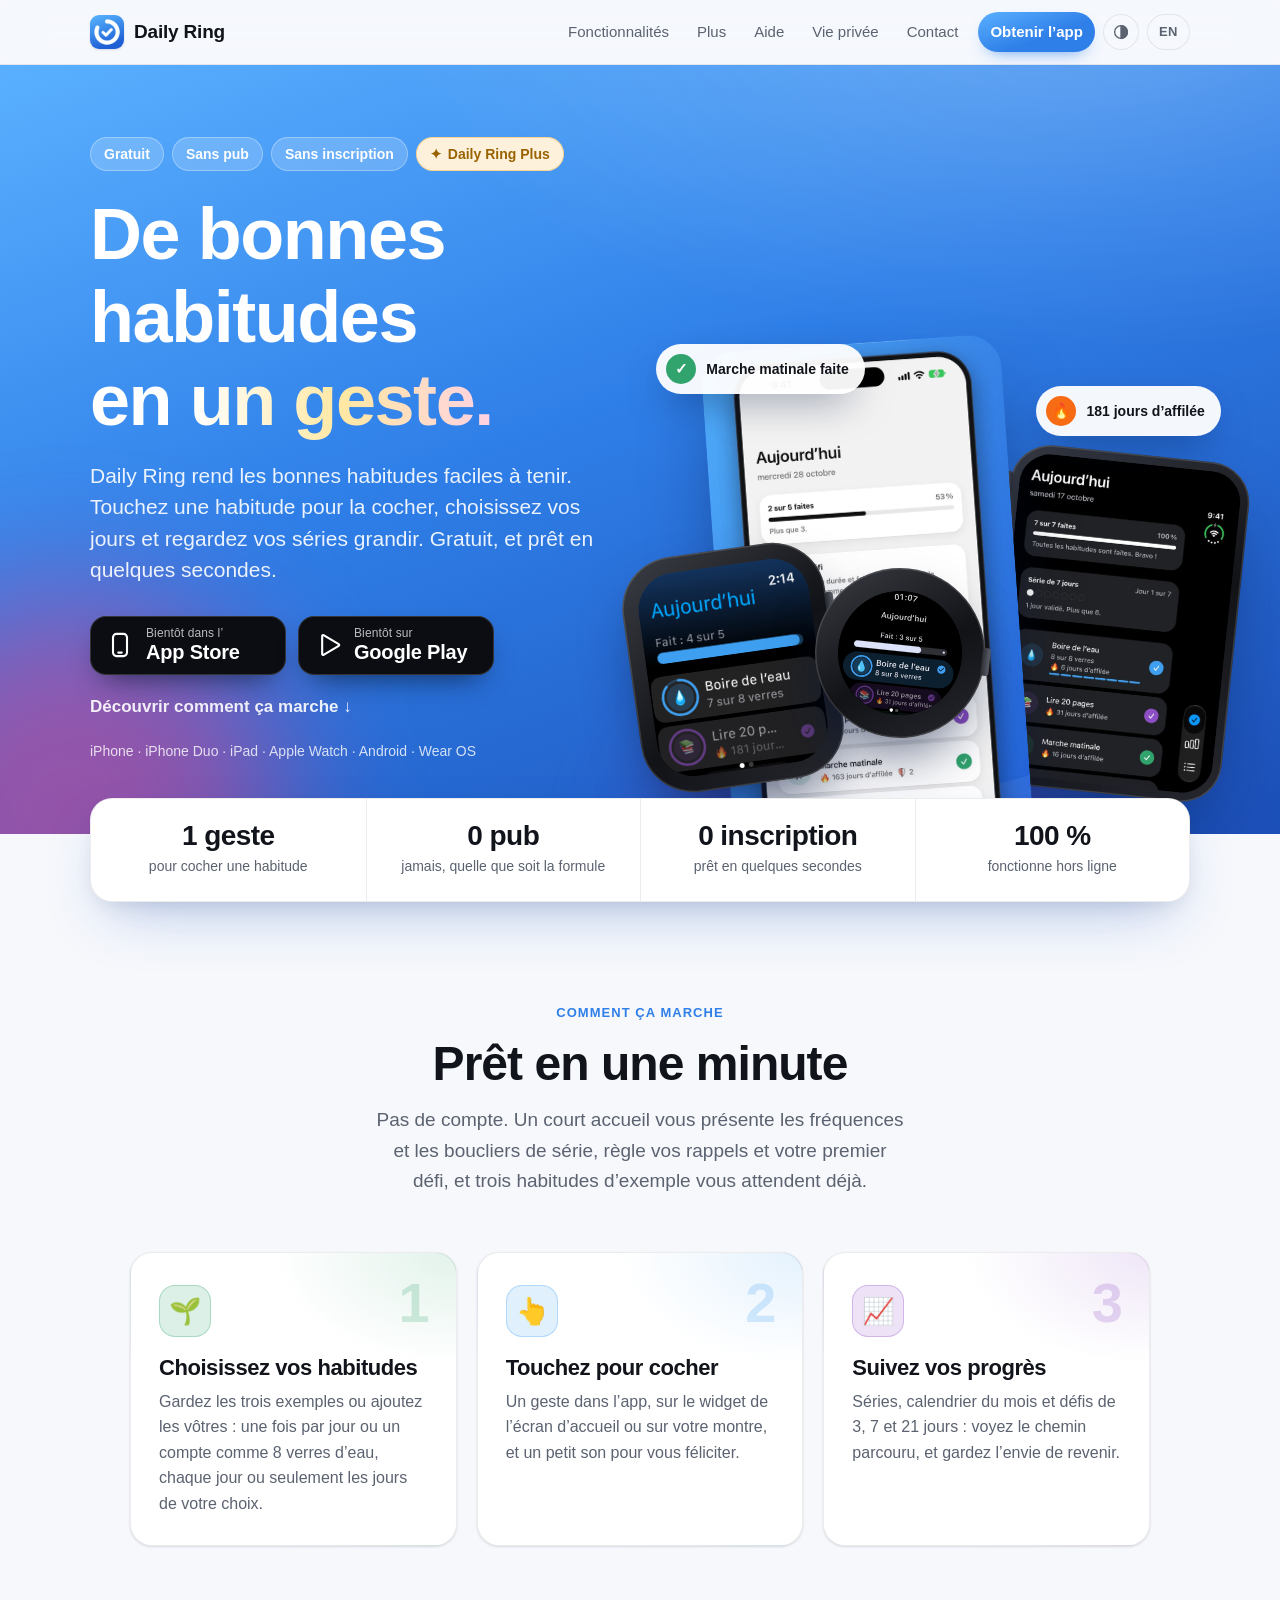
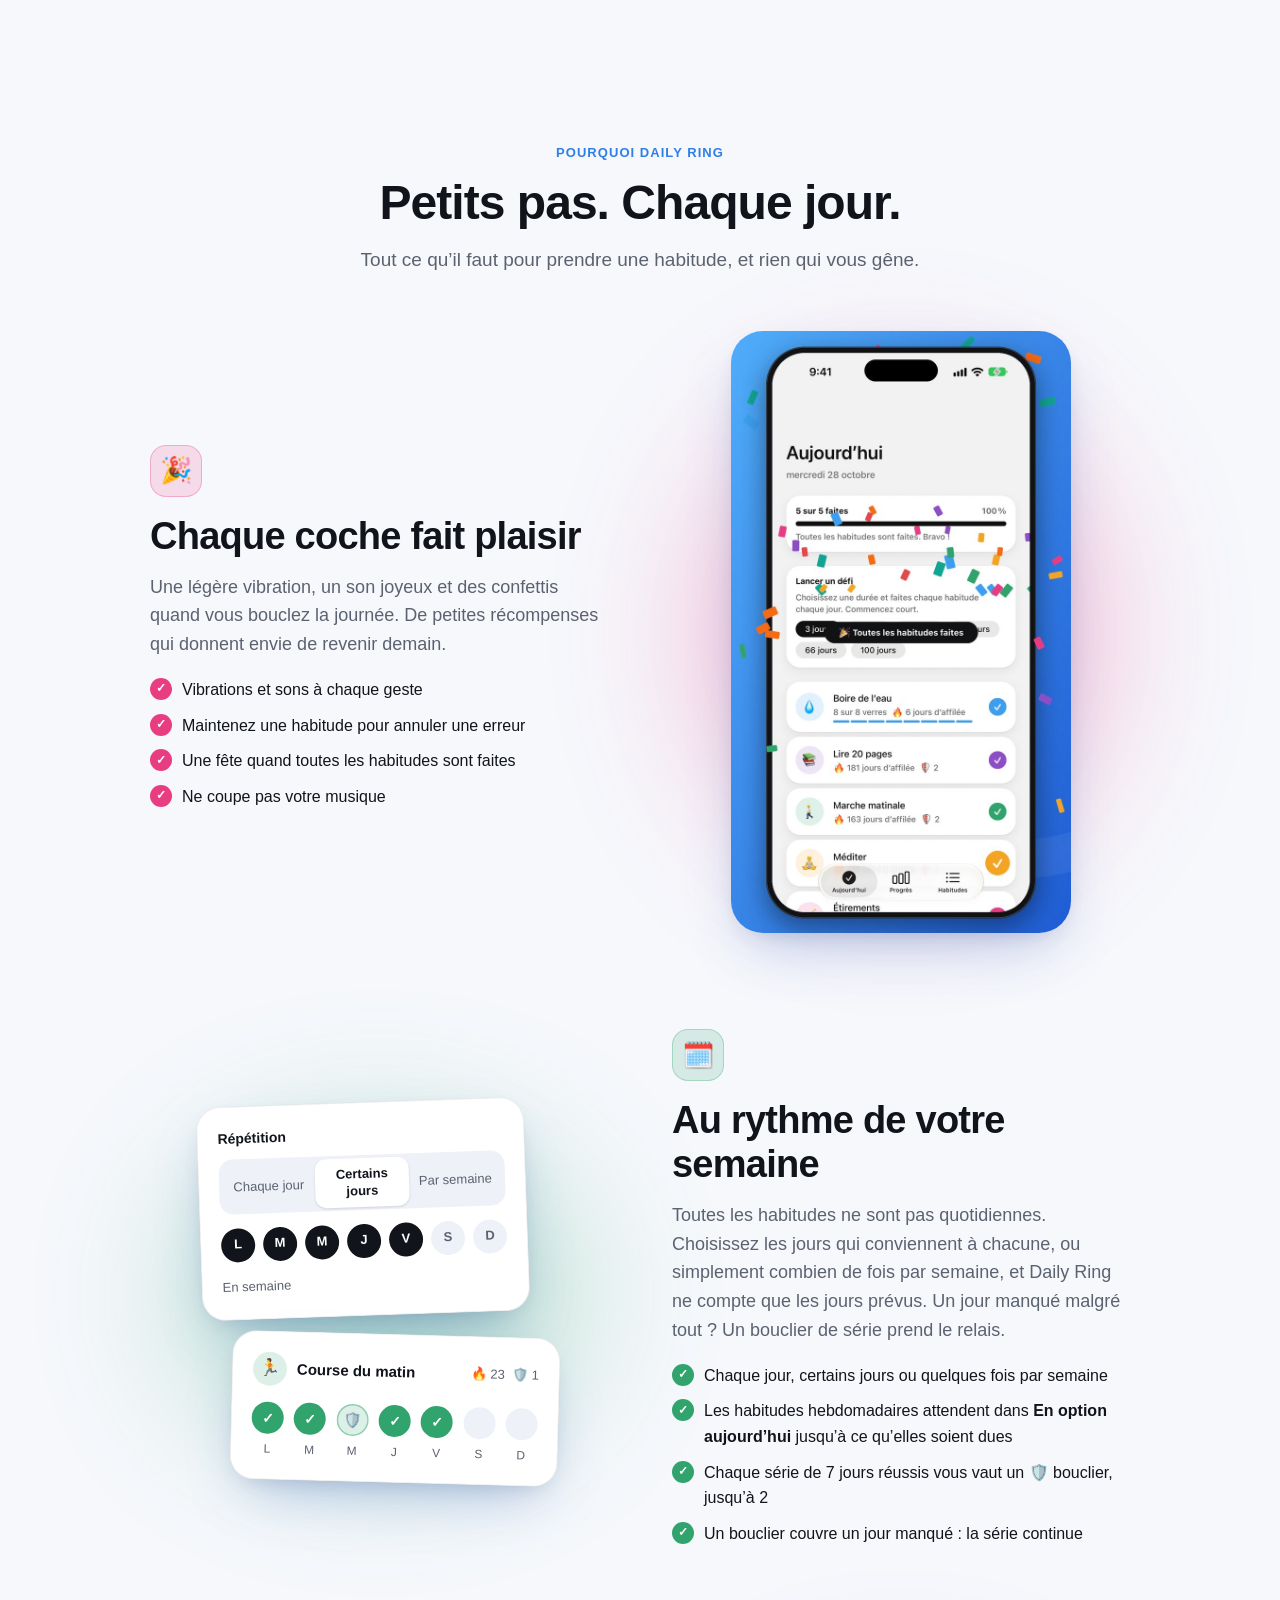
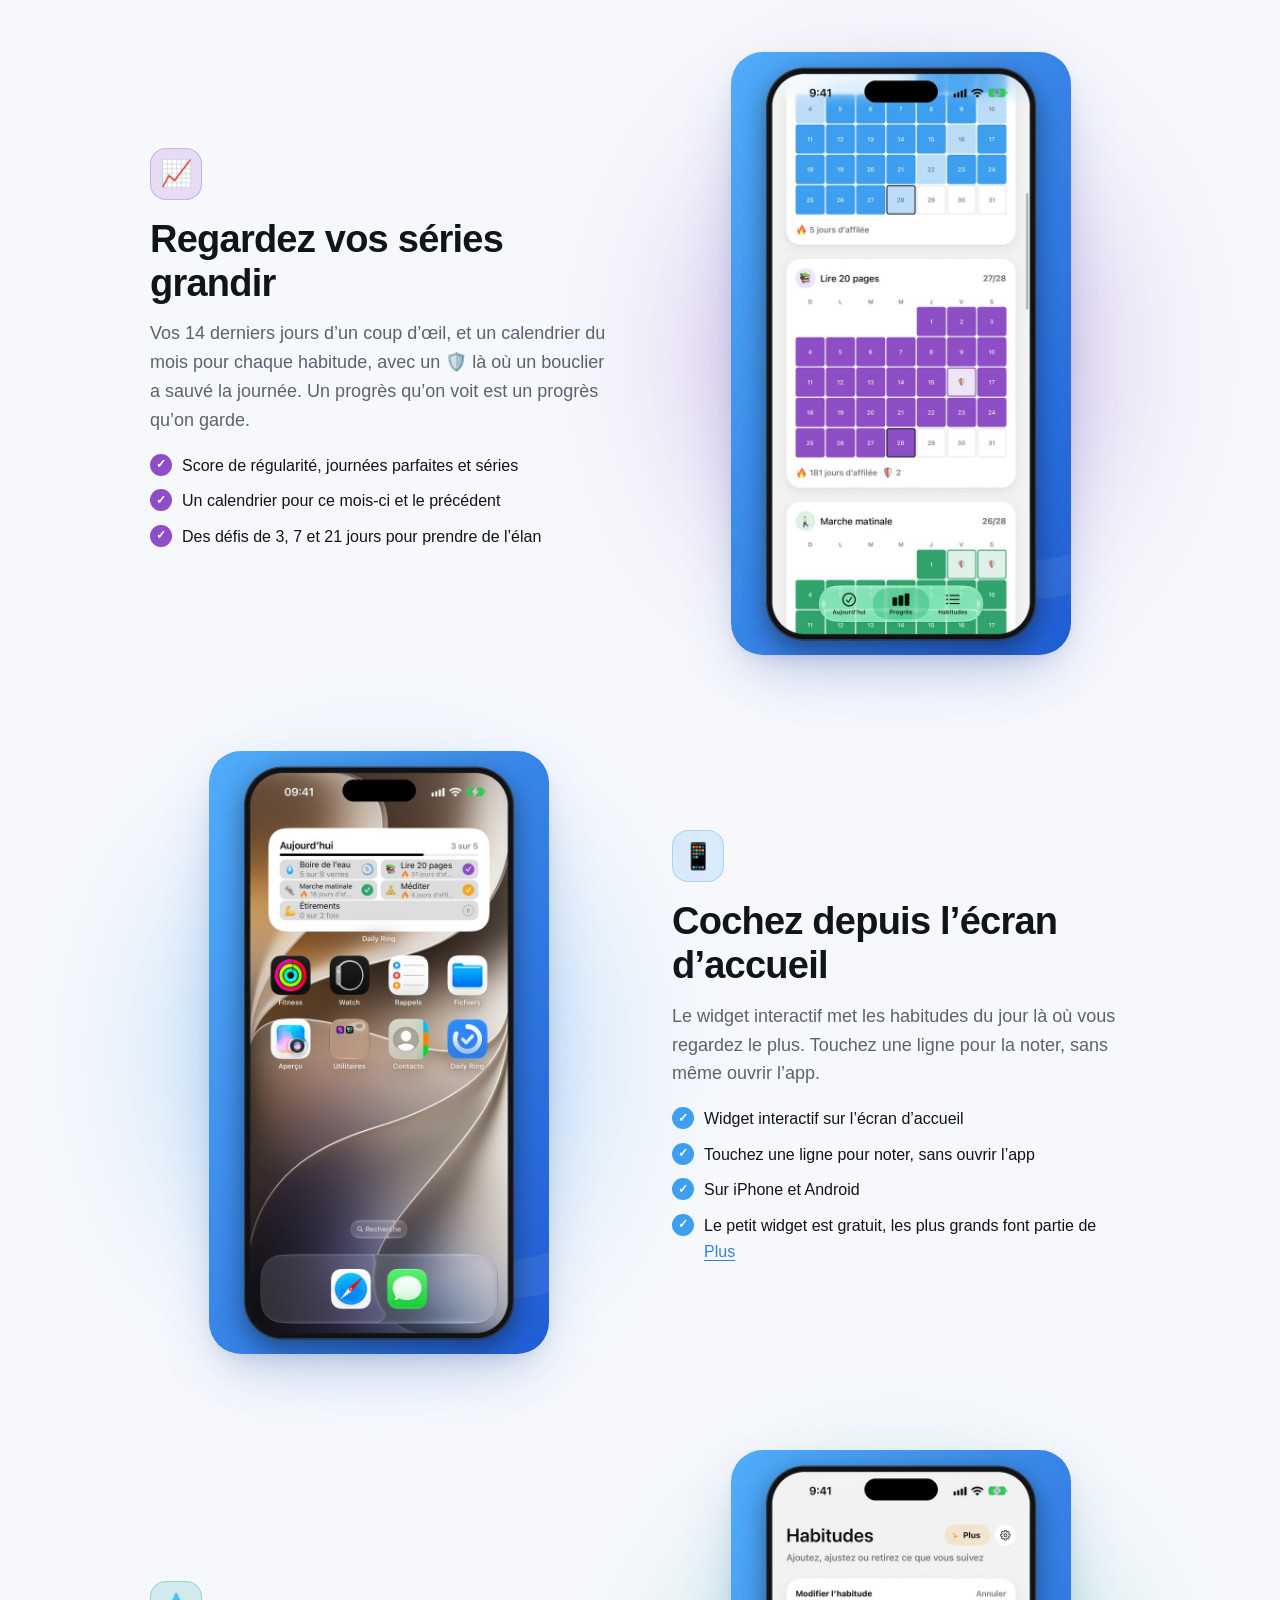
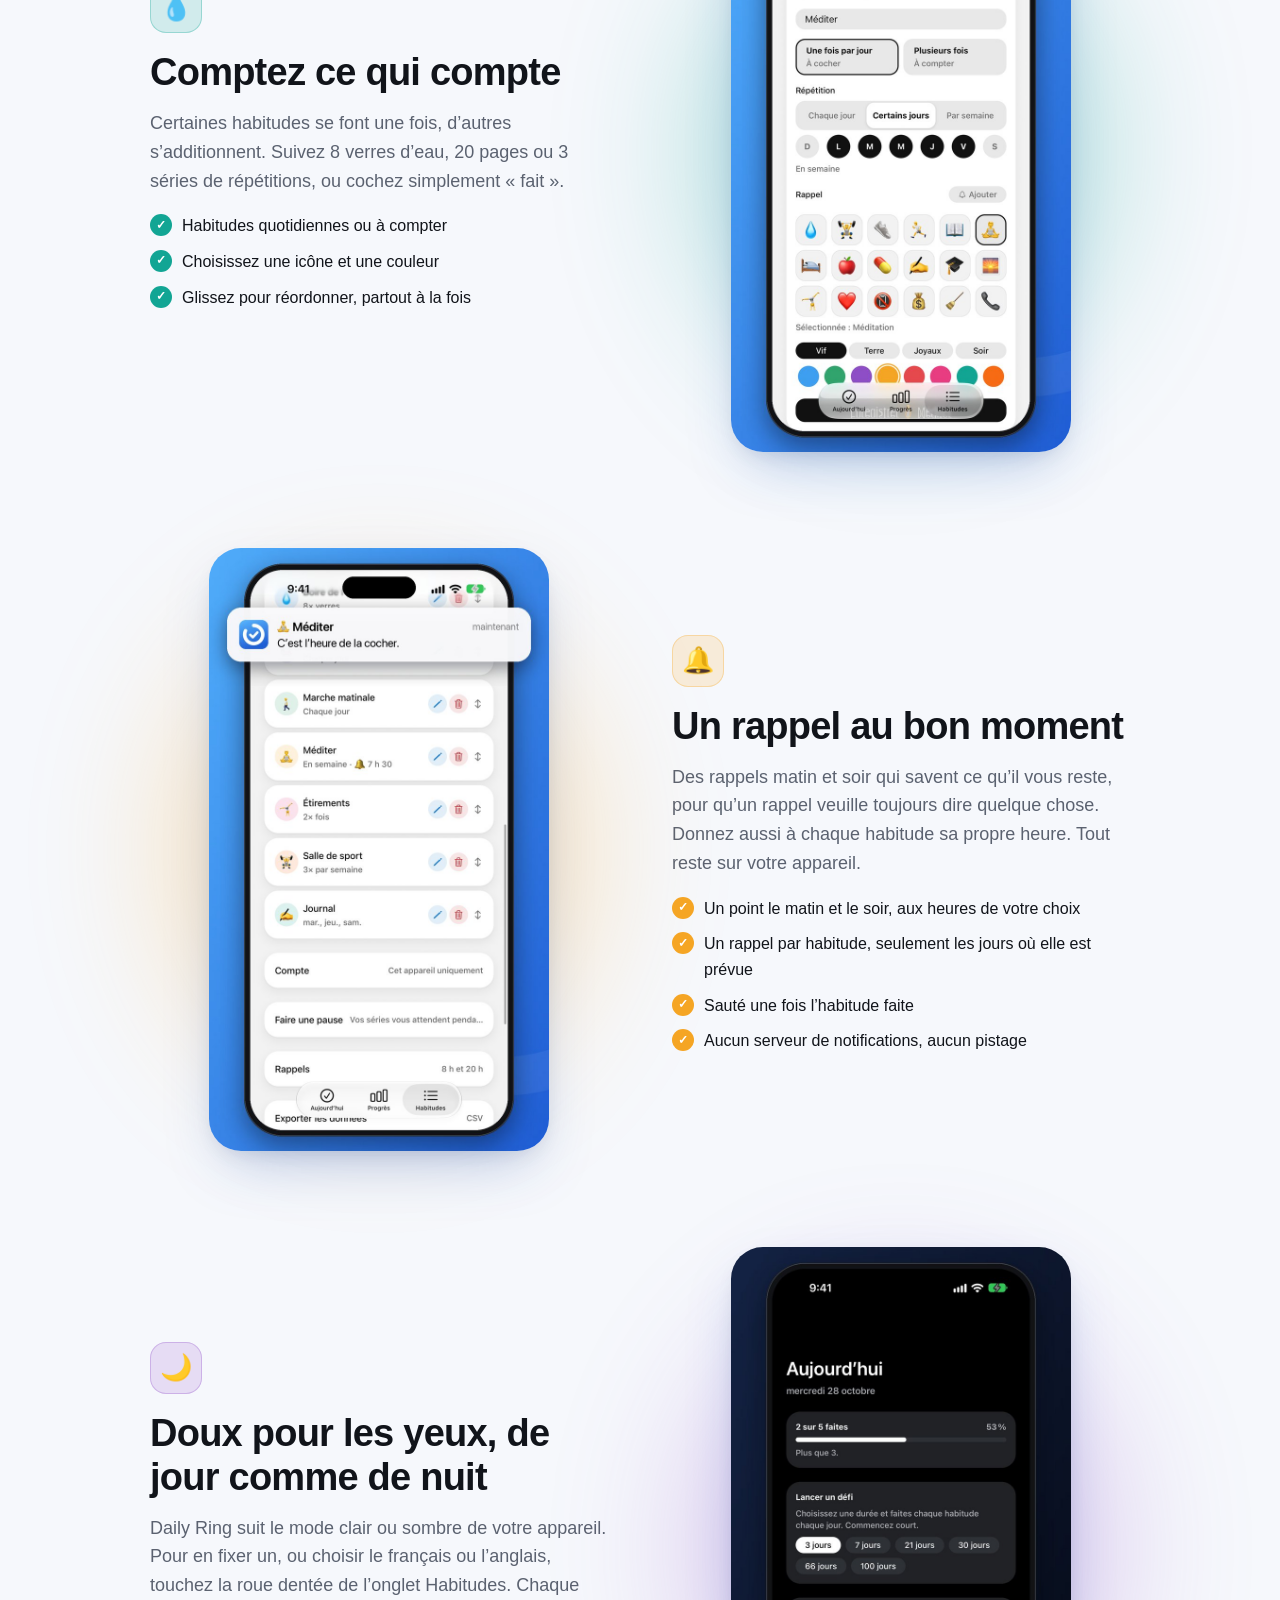
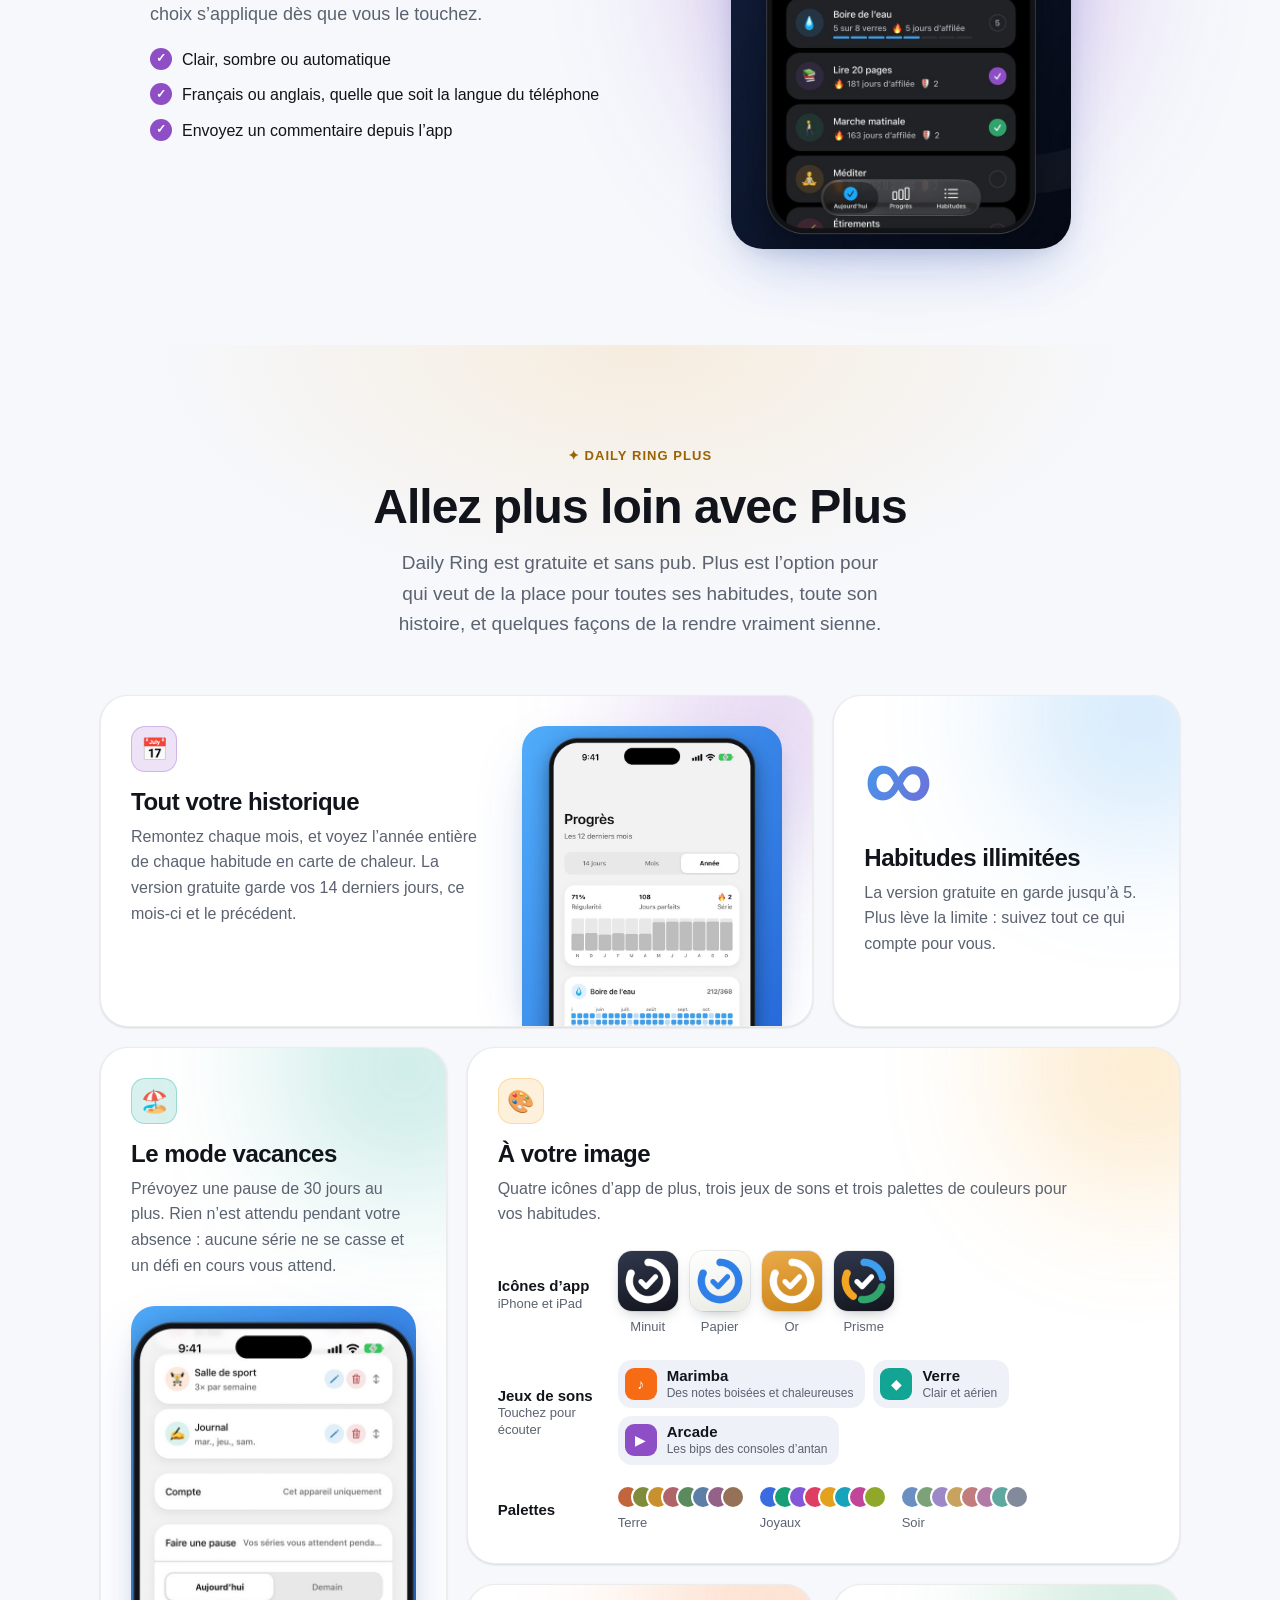
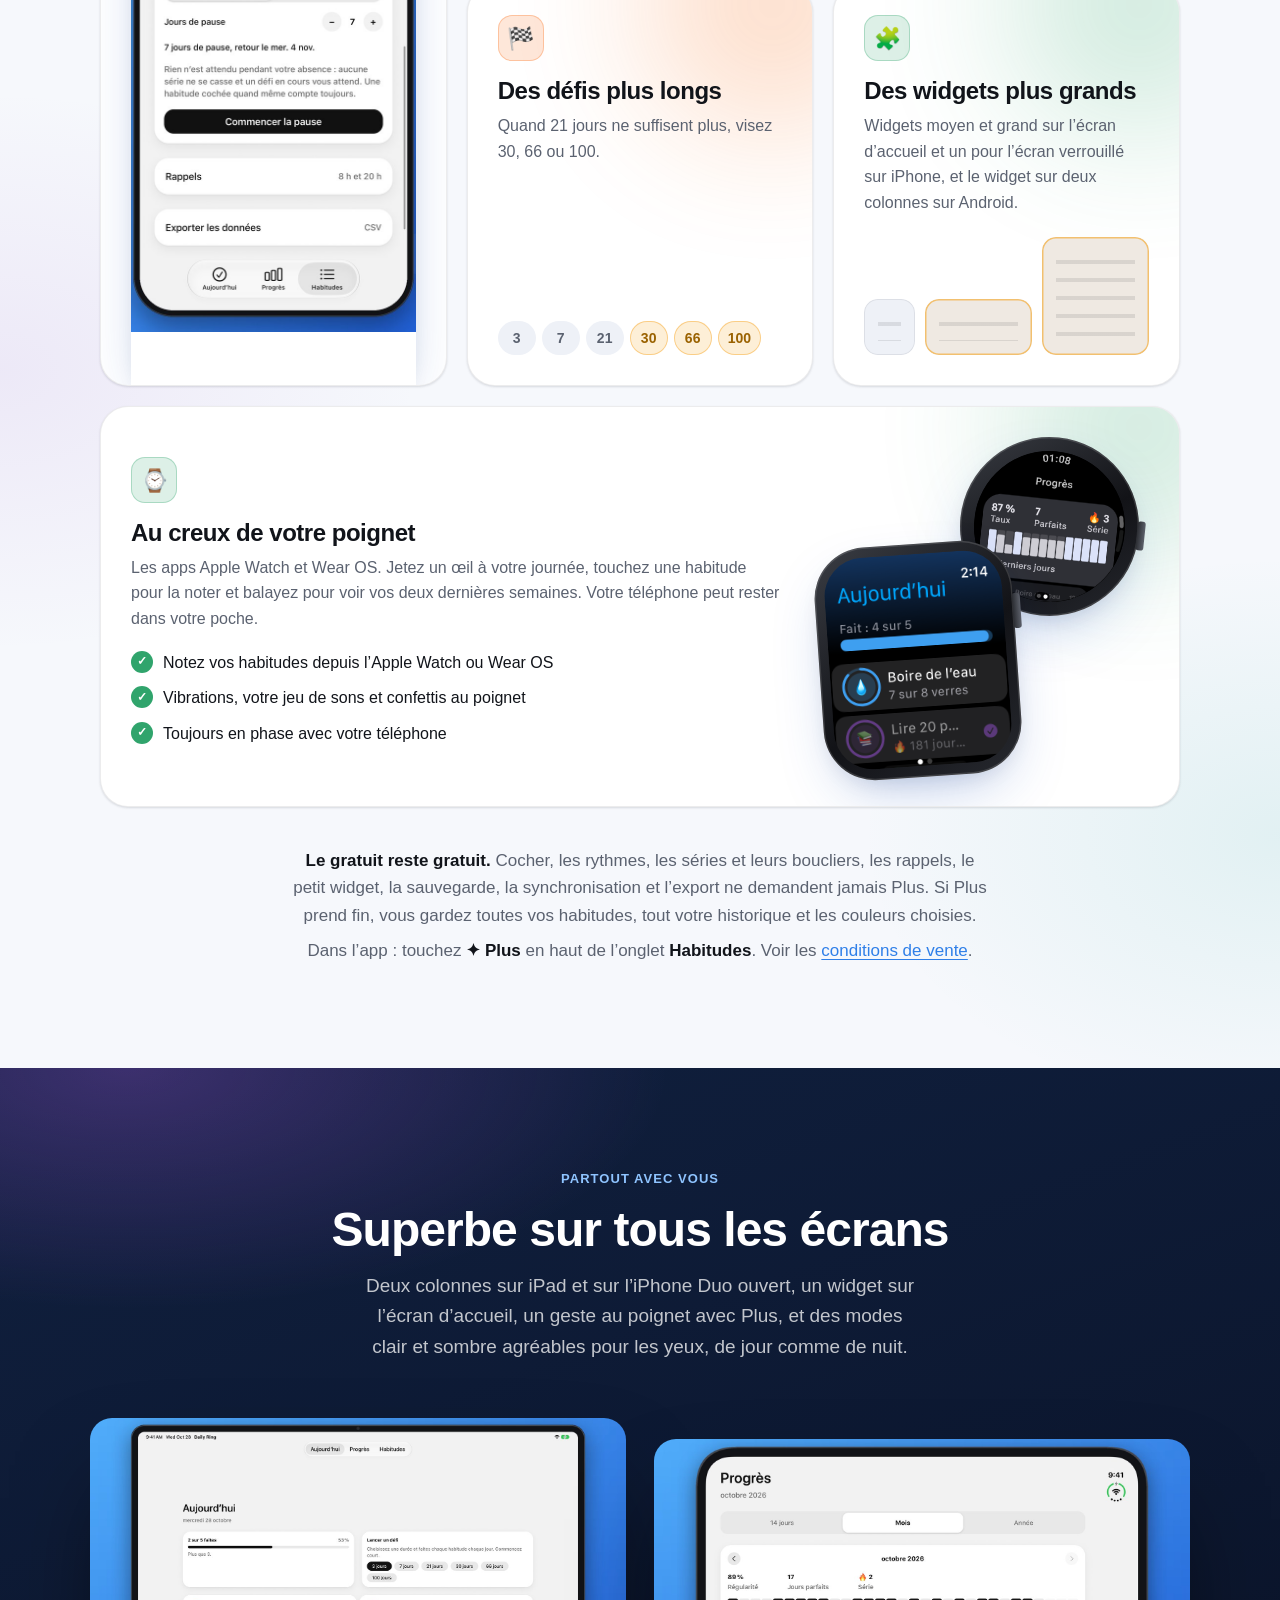
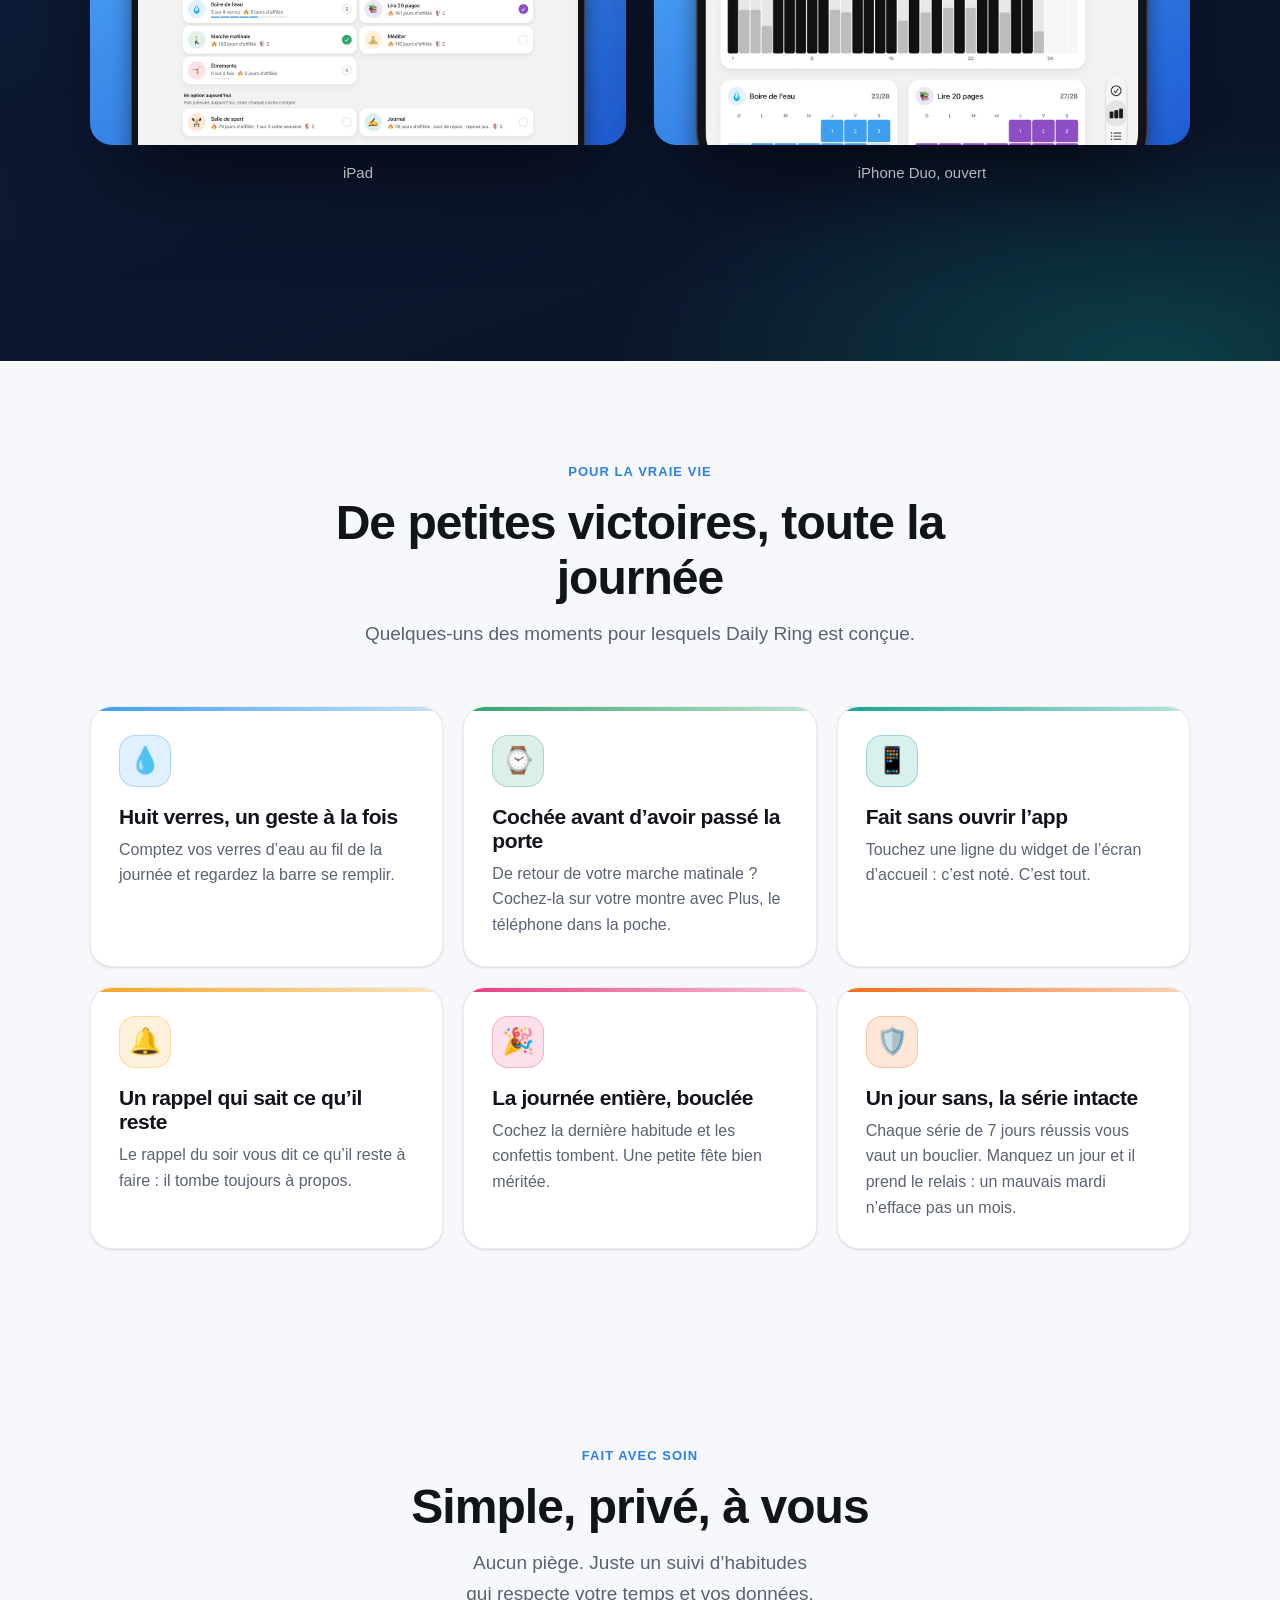
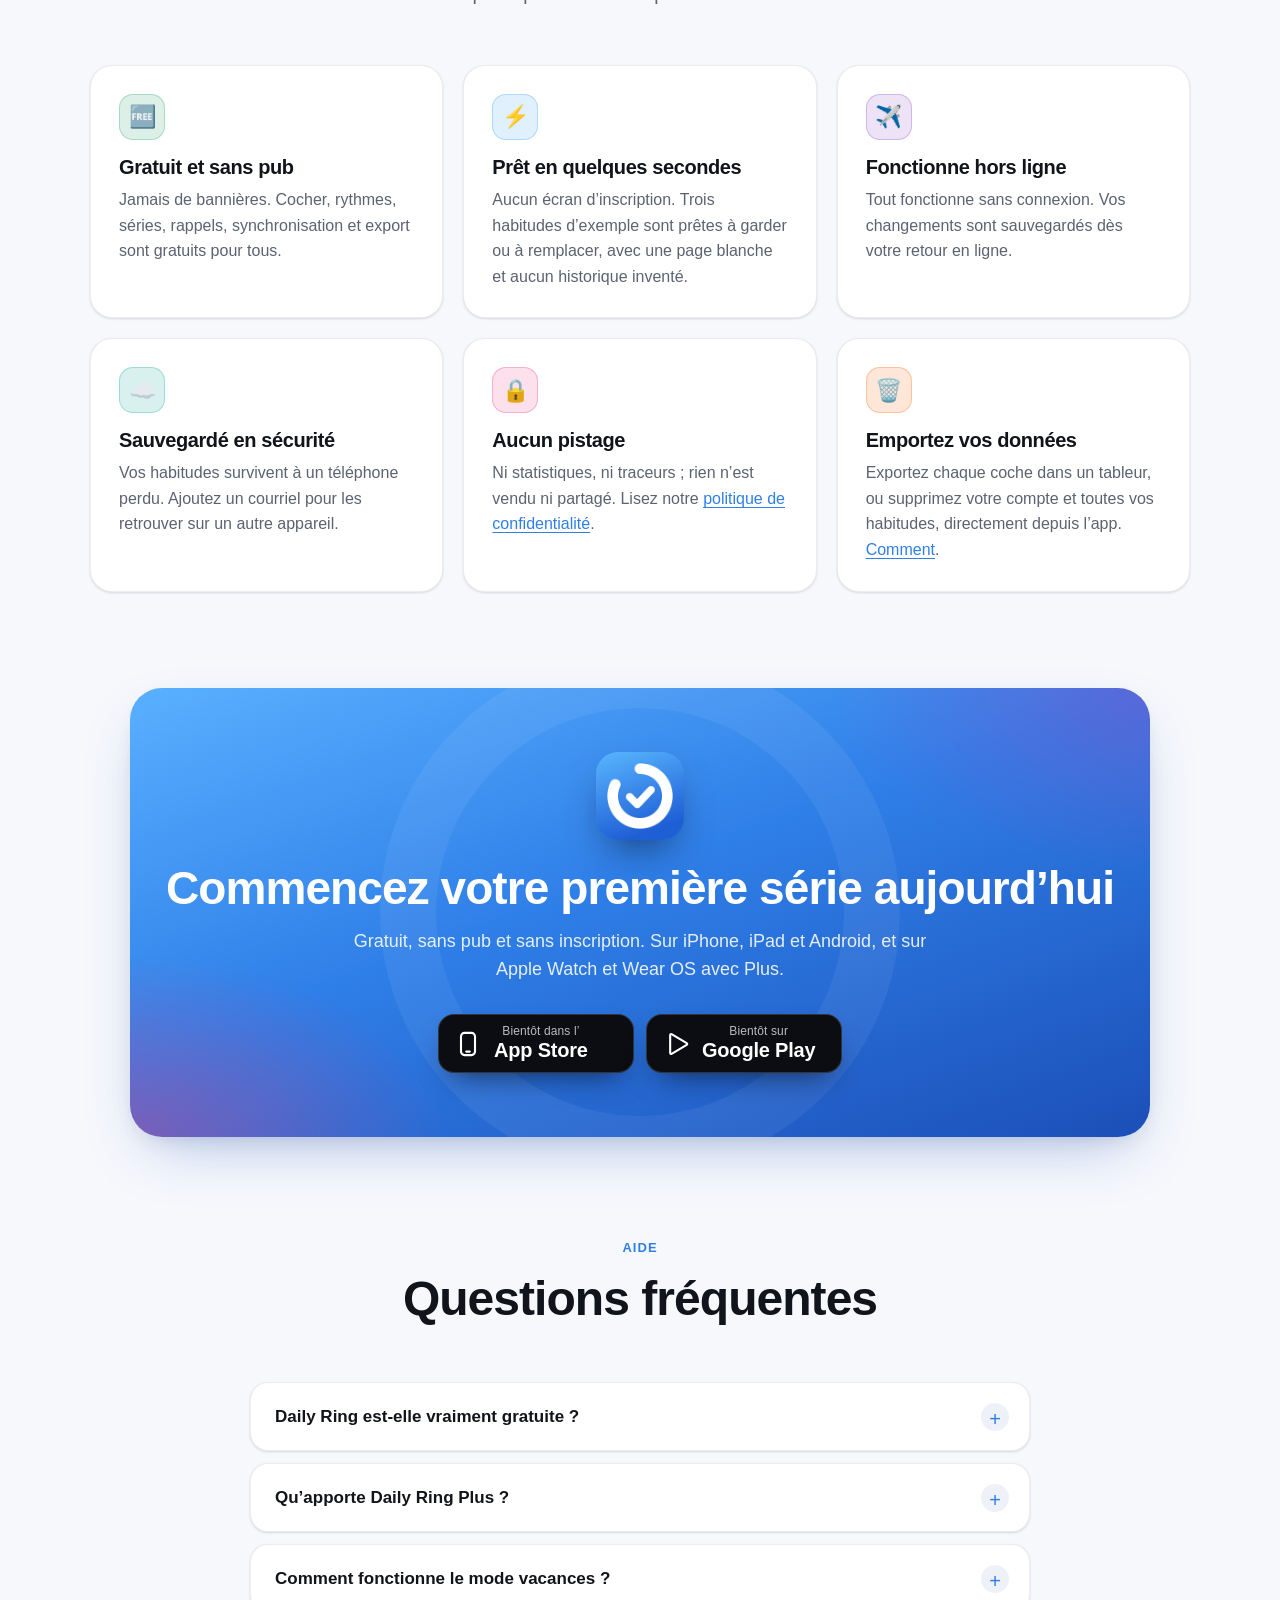
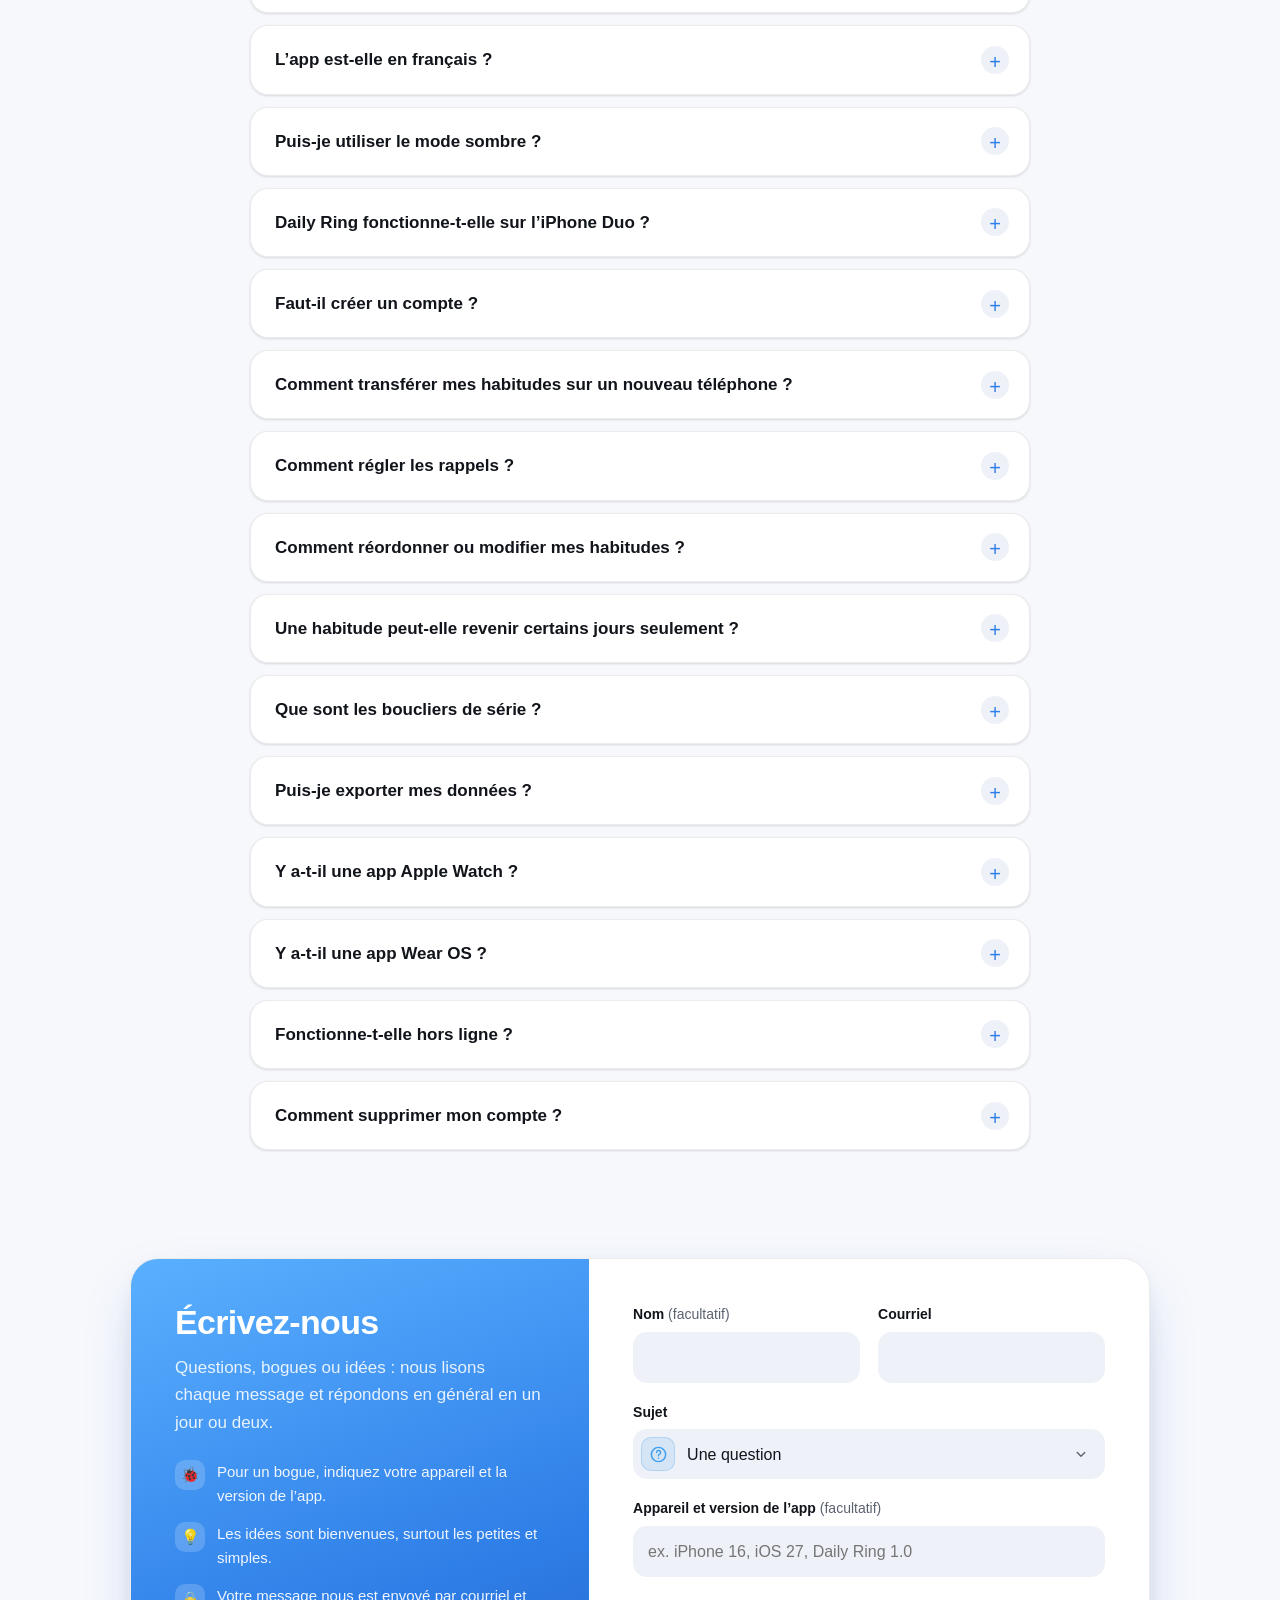
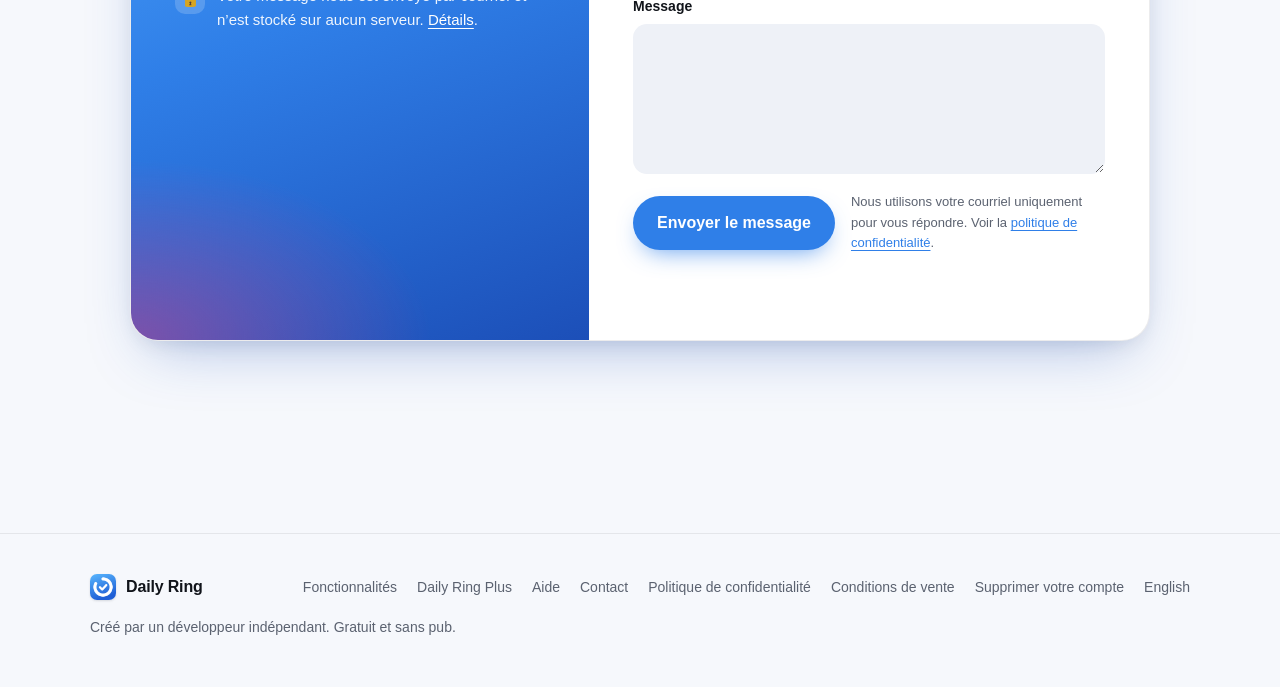
==== fr/index.html @ 7f3bb1f4 "Refresh the site for the current app and add a Plus section - New Plus section: history, unlimited h" ====
<!doctype html>
<html lang="fr">
  <head>
    <meta charset="utf-8" />
    <meta name="viewport" content="width=device-width, initial-scale=1" />
    <title>Daily Ring · Prenez de bonnes habitudes en un geste</title>
    <meta
      name="description"
      content="Daily Ring est un suivi d’habitudes simple et gratuit, sans publicité et sans inscription. Touchez une habitude pour la cocher. Aide, réponses et contact."
    />
    <meta name="theme-color" content="#2f7fe8" />
    <script>
      // Before first paint, so a pinned theme never flashes the other one. site.js draws the switch.
      document.documentElement.classList.add('theme-js');
      try {
        var theme = localStorage.getItem('daily-ring-theme');
        if (theme === 'light' || theme === 'dark') document.documentElement.dataset.theme = theme;
      } catch (e) {}
    </script>
    <meta property="og:title" content="Daily Ring · Prenez de bonnes habitudes en un geste" />
    <meta
      property="og:description"
      content="Un suivi d’habitudes simple et gratuit. Sans publicité, sans inscription."
    />
    <meta property="og:image" content="https://ejadayel.github.io/web/images/fr/og.jpg" />
    <meta property="og:image:width" content="1200" />
    <meta property="og:image:height" content="630" />
    <meta property="og:type" content="website" />
    <meta property="og:url" content="https://ejadayel.github.io/web/fr/" />
    <meta name="twitter:card" content="summary_large_image" />
    <link rel="canonical" href="https://ejadayel.github.io/web/fr/" />
    <script type="application/ld+json">
      {"@context": "https://schema.org", "@type": "MobileApplication", "name": "Daily Ring", "operatingSystem": "iOS, iPadOS, watchOS, Android, Wear OS", "applicationCategory": "HealthApplication", "description": "Un suivi d’habitudes simple et gratuit pour iPhone, iPad, Apple Watch, Android et Wear OS. Touchez une habitude pour la cocher, choisissez les jours qui vous conviennent, protégez vos séries avec des boucliers et suivez vos progrès.", "inLanguage": ["en", "fr"], "offers": {"@type": "Offer", "price": "0", "priceCurrency": "USD"}, "url": "https://ejadayel.github.io/web/fr/", "image": "https://ejadayel.github.io/web/images/fr/og.jpg"}
    </script>
    <meta property="og:locale" content="fr_FR" />
    <link rel="icon" href="../icon.png" />
    <link rel="apple-touch-icon" href="../icon.png" />
    <link rel="stylesheet" href="../styles.css" />
    <link rel="alternate" hreflang="en" href="https://ejadayel.github.io/web/" />
    <link rel="alternate" hreflang="fr" href="https://ejadayel.github.io/web/fr/" />
    <link rel="alternate" hreflang="x-default" href="https://ejadayel.github.io/web/" />
    <script src="../site.js" defer></script>
  </head>
  <body>
    <a class="skip" href="#main">Aller au contenu</a>

    <header class="site">
      <div class="container">
        <a class="brand" href="index.html"><img src="../icon.png" alt="" /><span class="brand-name">Daily Ring</span></a>
        <nav aria-label="Menu principal">
          <a class="nav-hide-sm" href="#features">Fonctionnalités</a>
          <a class="nav-hide-sm" href="#plus">Plus</a>
          <a class="nav-hide-sm" href="#faq">Aide</a>
          <a class="nav-hide-xs" href="privacy.html">Vie privée</a>
          <a class="nav-hide-sm" href="#contact">Contact</a>
          <a class="nav-cta" href="#download">Obtenir l’app</a>
          <button class="theme-toggle" type="button" aria-haspopup="menu" aria-expanded="false" aria-label="Thème"></button>
          <a class="lang" href="../index.html" hreflang="en" lang="en" title="English">EN</a>
        </nav>
      </div>
    </header>

    <main id="main">
      <!-- Hero -->
      <section class="hero">
        <div class="container">
          <div class="hero-copy">
            <div class="pill-row">
              <span class="pill">Gratuit</span>
              <span class="pill">Sans pub</span>
              <span class="pill">Sans inscription</span>
              <a class="pill pill-plus" href="#plus"><span aria-hidden="true">✦</span> Daily Ring Plus</a>
            </div>
            <h1 style="margin-top: 22px">
              De bonnes habitudes<br />en <span class="ring-word">un geste.</span>
            </h1>
            <p class="lede">
              Daily Ring rend les bonnes habitudes faciles à tenir. Touchez une habitude pour la
              cocher, choisissez vos jours et regardez vos séries grandir. Gratuit, et prêt en
              quelques secondes.
            </p>
            <div class="store-row" role="group" aria-label="Télécharger Daily Ring">
              <a class="store-badge is-soon" data-store="appStore" data-live="Télécharger dans l’">
                <svg viewBox="0 0 24 24" aria-hidden="true"><rect x="6" y="2.5" width="12" height="19" rx="3" fill="none" stroke="currentColor" stroke-width="1.8" /><path d="M10.5 18.5h3" stroke="currentColor" stroke-width="1.8" stroke-linecap="round" /></svg>
                <span><small>Bientôt dans l’</small>App Store</span>
              </a>
              <a class="store-badge is-soon" data-store="googlePlay" data-live="Disponible sur">
                <svg viewBox="0 0 24 24" aria-hidden="true"><path d="M7 4.2v15.6a.8.8 0 0 0 1.2.7l13-7.8a.8.8 0 0 0 0-1.4l-13-7.8A.8.8 0 0 0 7 4.2Z" fill="none" stroke="currentColor" stroke-width="1.8" stroke-linejoin="round" /></svg>
                <span><small>Bientôt sur</small>Google Play</span>
              </a>
            </div>
            <a class="hero-more" href="#how">Découvrir comment ça marche <span aria-hidden="true">↓</span></a>
            <p class="platforms">iPhone · iPhone Duo · iPad · Apple Watch · Android · Wear OS</p>
          </div>

          <div class="hero-art" aria-hidden="true">
            <div class="duo hero-duo">
              <img
                src="../images/fr/duo-folded.jpg"
                alt=""
                width="600"
                height="874"
                fetchpriority="high"
              />
            </div>
            <img
              class="phone phone-front"
              src="../images/fr/today.jpg"
              alt=""
              width="720"
              height="1276"
              fetchpriority="high"
            />
            <div class="watch hero-watch">
              <img src="../images/fr/watch-today.png" alt="" width="416" height="496" fetchpriority="high" />
            </div>
            <div class="wear hero-wear">
              <img src="../images/fr/wear-today.png" alt="" width="454" height="454" fetchpriority="high" />
            </div>
            <div class="float-chip chip-a">
              <span class="dot" style="background: var(--c-green)">✓</span>Marche matinale faite
            </div>
            <div class="float-chip chip-b">
              <span class="dot" style="background: var(--c-orange)">🔥</span>181 jours d’affilée
            </div>
          </div>
        </div>
      </section>

      <!-- Stats -->
      <div class="stats">
        <div class="container">
          <div class="stats-grid reveal">
            <div class="stat"><strong>1 geste</strong><span>pour cocher une habitude</span></div>
            <div class="stat"><strong>0 pub</strong><span>jamais, quelle que soit la formule</span></div>
            <div class="stat">
              <strong>0 inscription</strong><span>prêt en quelques secondes</span>
            </div>
            <div class="stat"><strong>100 %</strong><span>fonctionne hors ligne</span></div>
          </div>
        </div>
      </div>

      <!-- How it works -->
      <section class="block how" id="how">
        <div class="container">
          <div class="section-head reveal">
            <span class="eyebrow">Comment ça marche</span>
            <h2>Prêt en une minute</h2>
            <p>Pas de compte. Un court accueil vous présente les fréquences et les boucliers de série, règle vos rappels et votre premier défi, et trois habitudes d’exemple vous attendent déjà.</p>
          </div>
          <ol class="steps-row">
            <li class="step reveal" style="--accent: var(--c-green)">
              <span class="step-num" aria-hidden="true">1</span>
              <span class="icon-badge" aria-hidden="true">🌱</span>
              <h3>Choisissez vos habitudes</h3>
              <p>Gardez les trois exemples ou ajoutez les vôtres : une fois par jour ou un compte comme 8 verres d’eau, chaque jour ou seulement les jours de votre choix.</p>
            </li>
            <li class="step reveal" style="--accent: var(--c-blue)">
              <span class="step-num" aria-hidden="true">2</span>
              <span class="icon-badge" aria-hidden="true">👆</span>
              <h3>Touchez pour cocher</h3>
              <p>Un geste dans l’app, sur le widget de l’écran d’accueil ou sur votre montre, et un petit son pour vous féliciter.</p>
            </li>
            <li class="step reveal" style="--accent: var(--c-purple)">
              <span class="step-num" aria-hidden="true">3</span>
              <span class="icon-badge" aria-hidden="true">📈</span>
              <h3>Suivez vos progrès</h3>
              <p>Séries, calendrier du mois et défis de 3, 7 et 21 jours : voyez le chemin parcouru, et gardez l’envie de revenir.</p>
            </li>
          </ol>
        </div>
      </section>

      <!-- Features -->
      <section class="block" id="features">
        <div class="container">
          <div class="section-head reveal">
            <span class="eyebrow">Pourquoi Daily Ring</span>
            <h2>Petits pas. Chaque jour.</h2>
            <p>Tout ce qu’il faut pour prendre une habitude, et rien qui vous gêne.</p>
          </div>

          <div class="feature reveal" style="--accent: var(--c-pink)">
            <div class="feature-art">
              <img
                class="shot"
                src="../images/fr/confetti.jpg"
                alt="L’écran du jour avec toutes les habitudes faites et des confettis qui tombent"
                width="720"
                height="1276"
                loading="lazy"
              />
            </div>
            <div class="feature-copy">
              <span class="icon-badge">🎉</span>
              <h3>Chaque coche fait plaisir</h3>
              <p>
                Une légère vibration, un son joyeux et des confettis quand vous bouclez la journée.
                De petites récompenses qui donnent envie de revenir demain.
              </p>
              <ul class="ticks">
                <li>Vibrations et sons à chaque geste</li>
                <li>Maintenez une habitude pour annuler une erreur</li>
                <li>Une fête quand toutes les habitudes sont faites</li>
                <li>Ne coupe pas votre musique</li>
              </ul>
            </div>
          </div>

          <div class="feature reveal" id="schedules" style="--accent: var(--c-green)">
            <div class="feature-art">
              <div
                class="week-art"
                role="img"
                aria-label="Une habitude réglée pour revenir en semaine, et sa semaine : faite lundi, mardi, jeudi et vendredi, mercredi couvert par un bouclier de série, et le week-end en repos"
              >
                <div class="mini-card week-repeat">
                  <span class="mini-label">Répétition</span>
                  <div class="mini-seg"><span>Chaque jour</span><span class="on">Certains jours</span><span>Par semaine</span></div>
                  <div class="mini-days"><span class="on">L</span><span class="on">M</span><span class="on">M</span><span class="on">J</span><span class="on">V</span><span>S</span><span>D</span></div>
                  <span class="mini-note">En semaine</span>
                </div>
                <div class="mini-card week-streak">
                  <div class="mini-head">
                    <span class="mini-habit"><span class="mini-emoji">🏃</span>Course du matin</span>
                    <span class="mini-badges">🔥 23 &nbsp;🛡️ 1</span>
                  </div>
                  <div class="mini-marks"><span class="done"><i>✓</i>L</span><span class="done"><i>✓</i>M</span><span class="shield"><i>🛡️</i>M</span><span class="done"><i>✓</i>J</span><span class="done"><i>✓</i>V</span><span class="rest"><i></i>S</span><span class="rest"><i></i>D</span></div>
                </div>
              </div>
            </div>
            <div class="feature-copy">
              <span class="icon-badge">🗓️</span>
              <h3>Au rythme de votre semaine</h3>
              <p>
                Toutes les habitudes ne sont pas quotidiennes. Choisissez les jours qui conviennent
                à chacune, ou simplement combien de fois par semaine, et Daily Ring ne compte que
                les jours prévus. Un jour manqué malgré tout ? Un bouclier de série prend le relais.
              </p>
              <ul class="ticks">
                <li>Chaque jour, certains jours ou quelques fois par semaine</li>
                <li>Les habitudes hebdomadaires attendent dans <strong>En option aujourd’hui</strong> jusqu’à ce qu’elles soient dues</li>
                <li>Chaque série de 7 jours réussis vous vaut un 🛡️ bouclier, jusqu’à 2</li>
                <li>Un bouclier couvre un jour manqué : la série continue</li>
              </ul>
            </div>
          </div>

          <div class="feature reveal" style="--accent: var(--c-purple)">
            <div class="feature-art">
              <img
                class="shot"
                src="../images/fr/progress.jpg"
                alt="L’écran Progrès avec un calendrier du mois par habitude, un jour manqué couvert par un bouclier"
                width="720"
                height="1276"
                loading="lazy"
              />
            </div>
            <div class="feature-copy">
              <span class="icon-badge">📈</span>
              <h3>Regardez vos séries grandir</h3>
              <p>
                Vos 14 derniers jours d’un coup d’œil, et un calendrier du mois pour chaque
                habitude, avec un 🛡️ là où un bouclier a sauvé la journée. Un progrès qu’on voit est
                un progrès qu’on garde.
              </p>
              <ul class="ticks">
                <li>Score de régularité, journées parfaites et séries</li>
                <li>Un calendrier pour ce mois-ci et le précédent</li>
                <li>Des défis de 3, 7 et 21 jours pour prendre de l’élan</li>
              </ul>
            </div>
          </div>

          <div class="feature reveal" style="--accent: var(--c-blue)">
            <div class="feature-art">
              <img
                class="shot"
                src="../images/fr/widget.jpg"
                alt="L’écran d’accueil avec le widget Daily Ring moyen et les habitudes du jour"
                width="720"
                height="1276"
                loading="lazy"
              />
            </div>
            <div class="feature-copy">
              <span class="icon-badge">📱</span>
              <h3>Cochez depuis l’écran d’accueil</h3>
              <p>
                Le widget interactif met les habitudes du jour là où vous regardez le plus. Touchez
                une ligne pour la noter, sans même ouvrir l’app.
              </p>
              <ul class="ticks">
                <li>Widget interactif sur l’écran d’accueil</li>
                <li>Touchez une ligne pour noter, sans ouvrir l’app</li>
                <li>Sur iPhone et Android</li>
                <li>Le petit widget est gratuit, les plus grands font partie de <a href="#plus">Plus</a></li>
              </ul>
            </div>
          </div>

          <div class="feature reveal" style="--accent: var(--c-teal)">
            <div class="feature-art">
              <img
                class="shot"
                src="../images/fr/schedule.jpg"
                alt="Le formulaire d’habitude pour Méditer : une fois par jour, en semaine, avec son icône et sa couleur"
                width="720"
                height="1276"
                loading="lazy"
              />
            </div>
            <div class="feature-copy">
              <span class="icon-badge">💧</span>
              <h3>Comptez ce qui compte</h3>
              <p>
                Certaines habitudes se font une fois, d’autres s’additionnent. Suivez 8 verres
                d’eau, 20 pages ou 3 séries de répétitions, ou cochez simplement « fait ».
              </p>
              <ul class="ticks">
                <li>Habitudes quotidiennes ou à compter</li>
                <li>Choisissez une icône et une couleur</li>
                <li>Glissez pour réordonner, partout à la fois</li>
              </ul>
            </div>
          </div>

          <div class="feature reveal" style="--accent: var(--c-amber)">
            <div class="feature-art">
              <img
                class="shot"
                src="../images/fr/reminders.jpg"
                alt="Une notification de rappel Daily Ring pour Méditer, au-dessus de la liste des habitudes et de leur rythme"
                width="720"
                height="1276"
                loading="lazy"
              />
            </div>
            <div class="feature-copy">
              <span class="icon-badge">🔔</span>
              <h3>Un rappel au bon moment</h3>
              <p>
                Des rappels matin et soir qui savent ce qu’il vous reste, pour qu’un rappel veuille
                toujours dire quelque chose. Donnez aussi à chaque habitude sa propre heure. Tout
                reste sur votre appareil.
              </p>
              <ul class="ticks">
                <li>Un point le matin et le soir, aux heures de votre choix</li>
                <li>Un rappel par habitude, seulement les jours où elle est prévue</li>
                <li>Sauté une fois l’habitude faite</li>
                <li>Aucun serveur de notifications, aucun pistage</li>
              </ul>
            </div>
          </div>

          <div class="feature reveal" style="--accent: var(--c-purple)">
            <div class="feature-art">
              <img
                class="shot"
                src="../images/fr/dark.jpg"
                alt="L’écran Aujourd’hui en mode sombre"
                width="720"
                height="1276"
                loading="lazy"
              />
            </div>
            <div class="feature-copy">
              <span class="icon-badge">🌙</span>
              <h3>Doux pour les yeux, de jour comme de nuit</h3>
              <p>
                Daily Ring suit le mode clair ou sombre de votre appareil. Pour en fixer un, ou
                choisir le français ou l’anglais, touchez la roue dentée de l’onglet Habitudes.
                Chaque choix s’applique dès que vous le touchez.
              </p>
              <ul class="ticks">
                <li>Clair, sombre ou automatique</li>
                <li>Français ou anglais, quelle que soit la langue du téléphone</li>
                <li>Envoyez un commentaire depuis l’app</li>
              </ul>
            </div>
          </div>
        </div>
      </section>

      <!-- Plus: the optional upgrade. No prices here; the app's upgrade sheet shows the store's. -->
      <section class="block plus" id="plus">
        <div class="container">
          <div class="section-head reveal">
            <span class="eyebrow plus-eyebrow"><span aria-hidden="true">✦</span> Daily Ring Plus</span>
            <h2>Allez plus loin avec Plus</h2>
            <p>
              Daily Ring est gratuite et sans pub. Plus est l’option pour qui veut de la place pour
              toutes ses habitudes, toute son histoire, et quelques façons de la rendre vraiment
              sienne.
            </p>
          </div>

          <div class="plus-grid">
            <article class="plus-tile plus-split span-2 reveal" style="--accent: var(--c-purple)">
              <div class="plus-copy">
                <span class="icon-badge" aria-hidden="true">📅</span>
                <h3>Tout votre historique</h3>
                <p>
                  Remontez chaque mois, et voyez l’année entière de chaque habitude en carte de
                  chaleur. La version gratuite garde vos 14 derniers jours, ce mois-ci et le
                  précédent.
                </p>
              </div>
              <div class="plus-peek">
                <img
                  src="../images/fr/year.jpg"
                  alt="Progrès en vue Année : la régularité mois par mois et une carte de l’année pour chaque habitude"
                  width="720"
                  height="1276"
                  loading="lazy"
                />
              </div>
            </article>

            <article class="plus-tile reveal" style="--accent: var(--c-blue)">
              <span class="plus-figure" aria-hidden="true">∞</span>
              <h3>Habitudes illimitées</h3>
              <p>
                La version gratuite en garde jusqu’à 5. Plus lève la limite : suivez tout ce qui
                compte pour vous.
              </p>
            </article>

            <article class="plus-tile plus-split plus-tall reveal" style="--accent: var(--c-teal)">
              <div class="plus-copy">
                <span class="icon-badge" aria-hidden="true">🏖️</span>
                <h3>Le mode vacances</h3>
                <p>
                  Prévoyez une pause de 30 jours au plus. Rien n’est attendu pendant votre absence :
                  aucune série ne se casse et un défi en cours vous attend.
                </p>
              </div>
              <div class="plus-peek">
                <img
                  src="../images/fr/break.jpg"
                  alt="Le panneau Faire une pause de l’onglet Habitudes : 7 jours de pause dès aujourd’hui, et le bouton Commencer la pause"
                  width="720"
                  height="1276"
                  loading="lazy"
                />
              </div>
            </article>

            <article class="plus-tile span-2 reveal" style="--accent: var(--c-amber)">
              <span class="icon-badge" aria-hidden="true">🎨</span>
              <h3>À votre image</h3>
              <p>Quatre icônes d’app de plus, trois jeux de sons et trois palettes de couleurs pour vos habitudes.</p>
              <div class="style-rows">
                <div class="style-row">
                  <span class="style-label">Icônes d’app <small>iPhone et iPad</small></span>
                  <ul class="app-icons">
                    <li><img src="../images/icons/midnight.png" alt="" width="180" height="180" loading="lazy" />Minuit</li>
                    <li><img src="../images/icons/paper.png" alt="" width="180" height="180" loading="lazy" />Papier</li>
                    <li><img src="../images/icons/gold.png" alt="" width="180" height="180" loading="lazy" />Or</li>
                    <li><img src="../images/icons/spectrum.png" alt="" width="180" height="180" loading="lazy" />Prisme</li>
                  </ul>
                </div>
                <div class="style-row">
                  <span class="style-label">Jeux de sons <small>Touchez pour écouter</small></span>
                  <ul class="sound-packs">
                    <li><button type="button" data-sound="../audio/marimba.mp3" aria-pressed="false" style="--tone: var(--c-orange)"><span class="sound-icon" aria-hidden="true">♪</span><span><strong>Marimba</strong><small>Des notes boisées et chaleureuses</small></span></button></li>
                    <li><button type="button" data-sound="../audio/glass.mp3" aria-pressed="false" style="--tone: var(--c-teal)"><span class="sound-icon" aria-hidden="true">◆</span><span><strong>Verre</strong><small>Clair et aérien</small></span></button></li>
                    <li><button type="button" data-sound="../audio/arcade.mp3" aria-pressed="false" style="--tone: var(--c-purple)"><span class="sound-icon" aria-hidden="true">▶</span><span><strong>Arcade</strong><small>Les bips des consoles d’antan</small></span></button></li>
                  </ul>
                </div>
                <div class="style-row">
                  <span class="style-label">Palettes</span>
                  <ul class="palettes">
                    <li><span class="swatches" aria-hidden="true"><i style="background: #c2643c"></i><i style="background: #7e8c3b"></i><i style="background: #c8912e"></i><i style="background: #b0646a"></i><i style="background: #5c8a5f"></i><i style="background: #5b7fa6"></i><i style="background: #946189"></i><i style="background: #957257"></i></span>Terre</li>
                    <li><span class="swatches" aria-hidden="true"><i style="background: #3a6be0"></i><i style="background: #17a076"></i><i style="background: #8456da"></i><i style="background: #de3e62"></i><i style="background: #e2a21c"></i><i style="background: #16a3bc"></i><i style="background: #c2459a"></i><i style="background: #8fa82a"></i></span>Joyaux</li>
                    <li><span class="swatches" aria-hidden="true"><i style="background: #6c8fc2"></i><i style="background: #7ca27a"></i><i style="background: #9c88c8"></i><i style="background: #c7a35f"></i><i style="background: #c27c7c"></i><i style="background: #b27ba5"></i><i style="background: #5ea8a0"></i><i style="background: #828b9b"></i></span>Soir</li>
                  </ul>
                </div>
              </div>
            </article>

            <article class="plus-tile reveal" style="--accent: var(--c-orange)">
              <span class="icon-badge" aria-hidden="true">🏁</span>
              <h3>Des défis plus longs</h3>
              <p>Quand 21 jours ne suffisent plus, visez 30, 66 ou 100.</p>
              <div class="day-chips" aria-hidden="true">
                <span>3</span><span>7</span><span>21</span><span class="is-plus">30</span><span class="is-plus">66</span><span class="is-plus">100</span>
              </div>
            </article>

            <article class="plus-tile plus-widgets reveal" style="--accent: var(--c-green)">
              <span class="icon-badge" aria-hidden="true">🧩</span>
              <h3>Des widgets plus grands</h3>
              <p>
                Widgets moyen et grand sur l’écran d’accueil et un pour l’écran verrouillé sur
                iPhone, et le widget sur deux colonnes sur Android.
              </p>
              <div class="widget-sizes" aria-hidden="true">
                <span class="ws ws-s"></span><span class="ws ws-m is-plus"></span><span class="ws ws-l is-plus"></span>
              </div>
            </article>

            <article class="plus-tile plus-split plus-wrist span-3 reveal" id="apple-watch" style="--accent: var(--c-green)">
              <div class="plus-copy">
                <span class="icon-badge" aria-hidden="true">⌚️</span>
                <h3>Au creux de votre poignet</h3>
                <p>
                  Les apps Apple Watch et Wear OS. Jetez un œil à votre journée, touchez une habitude
                  pour la noter et balayez pour voir vos deux dernières semaines. Votre téléphone
                  peut rester dans votre poche.
                </p>
                <ul class="ticks">
                  <li>Notez vos habitudes depuis l’Apple Watch ou Wear OS</li>
                  <li>Vibrations, votre jeu de sons et confettis au poignet</li>
                  <li>Toujours en phase avec votre téléphone</li>
                </ul>
              </div>
              <div class="watch-pair">
                <div class="wear wear-back">
                  <img
                    src="../images/fr/wear-progress.png"
                    alt="Daily Ring sur Wear OS : la page Progrès des 14 derniers jours"
                    width="454"
                    height="454"
                    loading="lazy"
                  />
                </div>
                <div class="watch watch-front">
                  <img
                    src="../images/fr/watch-today.png"
                    alt="Daily Ring sur Apple Watch : les habitudes du jour, 4 sur 5 faites"
                    width="416"
                    height="496"
                    loading="lazy"
                  />
                </div>
              </div>
            </article>
          </div>

          <div class="plus-promise reveal">
            <p>
              <strong>Le gratuit reste gratuit.</strong> Cocher, les rythmes, les séries et leurs
              boucliers, les rappels, le petit widget, la sauvegarde, la synchronisation et l’export
              ne demandent jamais Plus. Si Plus prend fin, vous gardez toutes vos habitudes, tout
              votre historique et les couleurs choisies.
            </p>
            <p class="plus-how">
              Dans l’app : touchez <strong><span aria-hidden="true">✦</span> Plus</strong> en haut
              de l’onglet <strong>Habitudes</strong>. Voir les
              <a href="terms.html">conditions de vente</a>.
            </p>
          </div>
        </div>
      </section>

      <!-- iPad band -->
      <section class="block band">
        <div class="container">
          <div class="section-head reveal">
            <span class="eyebrow">Partout avec vous</span>
            <h2>Superbe sur tous les écrans</h2>
            <p>
              Deux colonnes sur iPad et sur l’iPhone Duo ouvert, un widget sur l’écran d’accueil,
              un geste au poignet avec Plus, et des modes clair et sombre agréables pour les yeux, de jour
              comme de nuit.
            </p>
          </div>
          <div class="screens reveal">
            <figure>
              <img
                src="../images/fr/ipad.jpg"
                alt="Daily Ring sur iPad avec les habitudes disposées sur deux colonnes"
                width="1500"
                height="915"
                loading="lazy"
              />
              <figcaption>iPad</figcaption>
            </figure>
            <figure>
              <img
                src="../images/fr/duo.jpg"
                alt="Daily Ring sur l’iPhone Duo ouvert : Progrès, avec le mois et le calendrier de chaque habitude côte à côte"
                width="1500"
                height="855"
                loading="lazy"
              />
              <figcaption>iPhone Duo, ouvert</figcaption>
            </figure>
          </div>
          <div class="device-row reveal">
            <span class="pill">iPhone</span>
            <span class="pill">iPhone Duo</span>
            <span class="pill">iPad</span>
            <span class="pill">Apple Watch</span>
            <span class="pill">Android</span>
            <span class="pill">Wear OS</span>
            <span class="pill">Mode clair et sombre</span>
          </div>
        </div>
      </section>

      <!-- Moments: what a day with the app looks like. Product moments, not quotes. -->
      <section class="block">
        <div class="container">
          <div class="section-head reveal">
            <span class="eyebrow">Pour la vraie vie</span>
            <h2>De petites victoires, toute la journée</h2>
            <p>Quelques-uns des moments pour lesquels Daily Ring est conçue.</p>
          </div>
          <ul class="moments">
            <li class="moment reveal" style="--accent: var(--c-blue)">
              <span class="icon-badge" aria-hidden="true">💧</span>
              <h3>Huit verres, un geste à la fois</h3>
              <p>Comptez vos verres d’eau au fil de la journée et regardez la barre se remplir.</p>
            </li>
            <li class="moment reveal" style="--accent: var(--c-green)">
              <span class="icon-badge" aria-hidden="true">⌚️</span>
              <h3>Cochée avant d’avoir passé la porte</h3>
              <p>De retour de votre marche matinale ? Cochez-la sur votre montre avec Plus, le téléphone dans la poche.</p>
            </li>
            <li class="moment reveal" style="--accent: var(--c-teal)">
              <span class="icon-badge" aria-hidden="true">📱</span>
              <h3>Fait sans ouvrir l’app</h3>
              <p>Touchez une ligne du widget de l’écran d’accueil : c’est noté. C’est tout.</p>
            </li>
            <li class="moment reveal" style="--accent: var(--c-amber)">
              <span class="icon-badge" aria-hidden="true">🔔</span>
              <h3>Un rappel qui sait ce qu’il reste</h3>
              <p>Le rappel du soir vous dit ce qu’il reste à faire : il tombe toujours à propos.</p>
            </li>
            <li class="moment reveal" style="--accent: var(--c-pink)">
              <span class="icon-badge" aria-hidden="true">🎉</span>
              <h3>La journée entière, bouclée</h3>
              <p>Cochez la dernière habitude et les confettis tombent. Une petite fête bien méritée.</p>
            </li>
            <li class="moment reveal" style="--accent: var(--c-orange)">
              <span class="icon-badge" aria-hidden="true">🛡️</span>
              <h3>Un jour sans, la série intacte</h3>
              <p>Chaque série de 7 jours réussis vous vaut un bouclier. Manquez un jour et il prend le relais : un mauvais mardi n’efface pas un mois.</p>
            </li>
          </ul>
        </div>
      </section>

      <!-- Values -->
      <section class="block">
        <div class="container">
          <div class="section-head reveal">
            <span class="eyebrow">Fait avec soin</span>
            <h2>Simple, privé, à vous</h2>
            <p>Aucun piège. Juste un suivi d’habitudes qui respecte votre temps et vos données.</p>
          </div>
          <div class="cards">
            <div class="value reveal" style="--accent: var(--c-green)">
              <span class="icon-badge">🆓</span>
              <h3>Gratuit et sans pub</h3>
              <p>Jamais de bannières. Cocher, rythmes, séries, rappels, synchronisation et export sont gratuits pour tous.</p>
            </div>
            <div class="value reveal" style="--accent: var(--c-blue)">
              <span class="icon-badge">⚡️</span>
              <h3>Prêt en quelques secondes</h3>
              <p>
                Aucun écran d’inscription. Trois habitudes d’exemple sont prêtes à garder ou à
                remplacer, avec une page blanche et aucun historique inventé.
              </p>
            </div>
            <div class="value reveal" style="--accent: var(--c-purple)">
              <span class="icon-badge">✈️</span>
              <h3>Fonctionne hors ligne</h3>
              <p>
                Tout fonctionne sans connexion. Vos changements sont sauvegardés dès votre retour en
                ligne.
              </p>
            </div>
            <div class="value reveal" style="--accent: var(--c-teal)">
              <span class="icon-badge">☁️</span>
              <h3>Sauvegardé en sécurité</h3>
              <p>
                Vos habitudes survivent à un téléphone perdu. Ajoutez un courriel pour les retrouver
                sur un autre appareil.
              </p>
            </div>
            <div class="value reveal" style="--accent: var(--c-pink)">
              <span class="icon-badge">🔒</span>
              <h3>Aucun pistage</h3>
              <p>
                Ni statistiques, ni traceurs ; rien n’est vendu ni partagé. Lisez notre
                <a href="privacy.html">politique de confidentialité</a>.
              </p>
            </div>
            <div class="value reveal" style="--accent: var(--c-orange)">
              <span class="icon-badge">🗑️</span>
              <h3>Emportez vos données</h3>
              <p>
                Exportez chaque coche dans un tableur, ou supprimez votre compte et toutes vos
                habitudes, directement depuis l’app. <a href="delete-account.html">Comment</a>.
              </p>
            </div>
          </div>
        </div>
      </section>

      <!-- Reviews: filled by site.js from REVIEWS, and hidden while there are none. -->
      <section class="block" id="reviews" style="padding-top: 0" hidden>
        <div class="container">
          <div class="section-head reveal">
            <span class="eyebrow">Avis</span>
            <h2>Ce qu’ils en disent</h2>
          </div>
          <ul class="reviews"></ul>
        </div>
      </section>

      <!-- Download -->
      <section class="block" id="download" style="padding-top: 0">
        <div class="container">
          <div class="cta reveal">
            <img class="cta-icon" src="../icon.png" alt="" width="96" height="96" loading="lazy" />
            <h2>Commencez votre première série aujourd’hui</h2>
            <p>Gratuit, sans pub et sans inscription. Sur iPhone, iPad et Android, et sur Apple Watch et Wear OS avec Plus.</p>
            <div class="store-row" role="group" aria-label="Télécharger Daily Ring">
              <a class="store-badge is-soon" data-store="appStore" data-live="Télécharger dans l’">
                <svg viewBox="0 0 24 24" aria-hidden="true"><rect x="6" y="2.5" width="12" height="19" rx="3" fill="none" stroke="currentColor" stroke-width="1.8" /><path d="M10.5 18.5h3" stroke="currentColor" stroke-width="1.8" stroke-linecap="round" /></svg>
                <span><small>Bientôt dans l’</small>App Store</span>
              </a>
              <a class="store-badge is-soon" data-store="googlePlay" data-live="Disponible sur">
                <svg viewBox="0 0 24 24" aria-hidden="true"><path d="M7 4.2v15.6a.8.8 0 0 0 1.2.7l13-7.8a.8.8 0 0 0 0-1.4l-13-7.8A.8.8 0 0 0 7 4.2Z" fill="none" stroke="currentColor" stroke-width="1.8" stroke-linejoin="round" /></svg>
                <span><small>Bientôt sur</small>Google Play</span>
              </a>
            </div>
          </div>
        </div>
      </section>

      <!-- FAQ -->
      <section class="block" id="faq" style="padding-top: 0">
        <div class="container">
          <div class="section-head reveal">
            <span class="eyebrow">Aide</span>
            <h2>Questions fréquentes</h2>
          </div>
          <div class="faq reveal">
            <details>
              <summary>Daily Ring est-elle vraiment gratuite ?</summary>
              <p>
                Oui. Cocher, les rythmes, les séries et leurs boucliers, les rappels, le petit widget, la
                sauvegarde et la synchronisation, et l’export CSV sont gratuits pour tout le monde,
                sans pub et sans inscription. Daily Ring Plus est une option en plus.
              </p>
            </details>
            <details>
              <summary>Qu’apporte Daily Ring Plus ?</summary>
              <p>
                Des habitudes en illimité (la version gratuite en garde jusqu’à 5), tout votre
                historique (chaque mois et l’année d’un coup d’œil), des défis de 30, 66 et 100
                jours, le mode vacances pour mettre vos séries en pause quand vous partez, des widgets plus grands (et un widget pour l’écran verrouillé sur iPhone), des jeux de sons, des palettes de couleurs pour vos habitudes, quatre icônes d’app de plus sur iPhone et iPad, et
                les apps Apple Watch et Wear OS. <a href="#plus">Tout voir</a>. Il s’obtient dans
                l’app, via l’App Store ou Google Play. Si Plus prend fin, vous gardez toutes vos
                habitudes, tout votre historique et vos couleurs ; voir les
                <a href="terms.html">conditions de vente</a>.
              </p>
            </details>
            <details>
              <summary>Comment fonctionne le mode vacances ?</summary>
              <p>
                Dans l’onglet <strong>Habitudes</strong>, ouvrez <strong>Faire une pause</strong>,
                choisissez <strong>Aujourd’hui</strong> ou <strong>Demain</strong> et le nombre de
                jours, jusqu’à 30, puis touchez <strong>Commencer la pause</strong>. Rien n’est
                attendu pendant votre absence : aucune série ne se casse et un défi en cours vous
                attend ; une habitude cochée quand même compte toujours. Vous pouvez terminer une
                pause plus tôt à tout moment. En commencer une demande Daily Ring Plus ; la
                terminer, jamais.
              </p>
            </details>
            <details>
              <summary>L’app est-elle en français ?</summary>
              <p>
                Oui. Daily Ring suit la langue de votre appareil : en français si votre téléphone
                est réglé en français, en anglais sinon. Pour choisir la langue dans l’app même,
                touchez la roue dentée de l’onglet <strong>Habitudes</strong> et choisissez-la sous
                <strong>Langue</strong>. Le widget et les apps pour montre suivent toujours la langue
                de l’appareil ; pour la changer pour Daily Ring seule, allez dans
                <strong>Réglages → Daily Ring → Langue</strong> sur iPhone, ou dans les langues des
                applis sur Android 13 et plus.
              </p>
            </details>
            <details>
              <summary>Puis-je utiliser le mode sombre ?</summary>
              <p>
                Oui. Par défaut, Daily Ring suit l’apparence de votre appareil. Pour la fixer pour
                Daily Ring seule, touchez la roue dentée de l’onglet <strong>Habitudes</strong> et
                choisissez <strong>Clair</strong>, <strong>Sombre</strong> ou
                <strong>Automatique</strong> sous <strong>Apparence</strong>.
              </p>
            </details>
            <details>
              <summary>Daily Ring fonctionne-t-elle sur l’iPhone Duo ?</summary>
              <p>
                Oui. Fermé, il s’affiche comme sur n’importe quel iPhone. Ouvrez-le, et
                Aujourd’hui, Progrès et Habitudes s’étalent sur deux colonnes, comme sur iPad.
              </p>
            </details>
            <details>
              <summary>Faut-il créer un compte ?</summary>
              <p>
                Non. L’app sauvegarde automatiquement vos habitudes sur un compte anonyme. Pour
                retrouver les mêmes habitudes sur un autre appareil, ou les garder en changeant de
                téléphone, ajoutez un courriel dans <strong>Habitudes → Compte</strong>.
              </p>
            </details>
            <details>
              <summary>Comment transférer mes habitudes sur un nouveau téléphone ?</summary>
              <p>
                Sur l’ancien téléphone, ajoutez un courriel dans <strong>Habitudes → Compte</strong>.
                Sur le nouveau, ouvrez le même écran et connectez-vous avec ce courriel et ce mot de
                passe.
              </p>
            </details>
            <details>
              <summary>Comment régler les rappels ?</summary>
              <p>
                Allez dans <strong>Habitudes → Rappels</strong>, activez-les et choisissez les
                heures. Pour un rappel sur une seule habitude, touchez <strong>Modifier</strong> sur
                celle-ci et ajoutez une heure sous <strong>Rappel</strong> : il ne sonne que les jours
                où l’habitude est prévue, et plus une fois qu’elle est faite. Les rappels restent sur
                votre appareil : autorisez donc les notifications de Daily Ring dans les réglages de
                votre téléphone.
              </p>
            </details>
            <details>
              <summary>Comment réordonner ou modifier mes habitudes ?</summary>
              <p>
                Dans l’onglet <strong>Habitudes</strong>, maintenez le doigt sur une habitude, puis
                faites-la glisser. Le nouvel ordre s’applique à tous les écrans. Touchez
                <strong>Modifier</strong> sur une habitude pour changer son nom, son icône, sa couleur,
                son objectif quotidien ou sa fréquence, ou la faire passer de <strong>Une fois par jour</strong> à
                <strong>Plusieurs fois</strong>. Une habitude cochée par erreur dans
                <strong>Aujourd’hui</strong> ? Maintenez-la pour annuler.
              </p>
            </details>
            <details>
              <summary>Une habitude peut-elle revenir certains jours seulement ?</summary>
              <p>
                Oui. Quand vous ajoutez ou modifiez une habitude, choisissez sous
                <strong>Répétition</strong> : <strong>Chaque jour</strong>, <strong>Certains
                jours</strong> pour choisir les jours de la semaine, ou <strong>Par semaine</strong>
                pour la faire un certain nombre de jours par semaine, les jours que vous voulez. Un
                jour où l’habitude n’est pas prévue ne compte jamais contre elle, et une habitude
                hebdomadaire attend dans <strong>En option aujourd’hui</strong> jusqu’à ce que les
                jours restants de la semaine ne laissent plus de marge.
              </p>
            </details>
            <details>
              <summary>Que sont les boucliers de série ?</summary>
              <p>
                Chaque série de 7 jours où vous faites une habitude lui vaut un 🛡️ bouclier, jusqu’à
                2. Si vous manquez un jour où elle était prévue, un bouclier le couvre et la série
                continue. Les boucliers d’une habitude s’affichent à côté de sa série dans
                <strong>Aujourd’hui</strong>.
              </p>
            </details>
            <details>
              <summary>Puis-je exporter mes données ?</summary>
              <p>
                Oui. Allez dans <strong>Habitudes → Exporter les données</strong>. Daily Ring crée un fichier
                CSV avec une ligne par habitude et par jour noté, puis ouvre la feuille de partage :
                enregistrez-le dans Fichiers ou Drive, envoyez-le par courriel, ou ouvrez-le dans
                Excel, Numbers ou Google Sheets. Le fichier est créé sur votre appareil et ne va que
                là où vous l’envoyez.
              </p>
            </details>
            <details>
              <summary>Y a-t-il une app Apple Watch ?</summary>
              <p>
                Oui, avec Daily Ring Plus. Elle est livrée avec l’app iPhone. Une fois Daily Ring installé sur votre
                iPhone, installez-le sur votre montre depuis l’App Store de la montre, ou laissez-le
                s’installer tout seul si l’<strong>installation automatique des apps</strong> est
                activée dans l’app Watch. Il faut watchOS 10 ou ultérieur, et ce que vous notez au
                poignet arrive sur votre iPhone dès qu’ils sont de nouveau connectés.
              </p>
            </details>
            <details>
              <summary>Y a-t-il une app Wear OS ?</summary>
              <p>
                Oui, avec Daily Ring Plus. Elle est livrée avec l’app Android. Une fois Daily Ring installé sur votre
                téléphone, installez-le sur votre montre depuis le Play Store de la montre. Il faut
                Wear OS 3 ou ultérieur, et ce que vous notez au poignet arrive sur votre téléphone
                dès qu’ils sont de nouveau connectés.
              </p>
            </details>
            <details>
              <summary>Fonctionne-t-elle hors ligne ?</summary>
              <p>
                Oui. Tout fonctionne hors ligne, et vos changements sont sauvegardés dès votre
                retour en ligne.
              </p>
            </details>
            <details>
              <summary>Comment supprimer mon compte ?</summary>
              <p>
                Dans l’app, allez dans <strong>Habitudes → Compte → Supprimer le compte</strong>. Si vous
                n’avez plus l’app, consultez
                <a href="delete-account.html">Supprimer votre compte</a>.
              </p>
            </details>
          </div>
        </div>
      </section>

      <!-- Contact -->
      <section class="block" id="contact" style="padding-top: 0">
        <div class="container">
          <div class="contact reveal">
            <div class="contact-aside">
              <h2>Écrivez-nous</h2>
              <p>
                Questions, bogues ou idées : nous lisons chaque message et répondons en général en
                un jour ou deux.
              </p>
              <ul>
                <li>
                  <span>🐞</span
                  ><span>Pour un bogue, indiquez votre appareil et la version de l’app.</span>
                </li>
                <li>
                  <span>💡</span
                  ><span>Les idées sont bienvenues, surtout les petites et simples.</span>
                </li>
                <li>
                  <span>🔒</span
                  ><span
                    >Votre message nous est envoyé par courriel et n’est stocké sur aucun serveur.
                    <a href="privacy.html#contact" style="color: #fff">Détails</a>.</span
                  >
                </li>
              </ul>
            </div>

            <form class="contact-form" method="post" novalidate>
              <div class="field">
                <label for="name">Nom <span class="hint">(facultatif)</span></label>
                <input id="name" name="name" type="text" autocomplete="name" maxlength="100" />
              </div>
              <div class="field">
                <label for="email">Courriel</label>
                <input
                  id="email"
                  name="email"
                  type="email"
                  autocomplete="email"
                  maxlength="254"
                  required
                />
              </div>
              <div class="field field-wide">
                <label for="topic">Sujet</label>
                <select id="topic" name="topic">
                  <option value="question" data-hint="Le fonctionnement de l’app">Une question</option>
                  <option value="bug" data-hint="Un bug, un plantage ou un comportement étrange">Quelque chose ne marche pas</option>
                  <option value="idea" data-hint="Une fonction ou une amélioration souhaitée">Une idée</option>
                  <option value="delete" data-hint="Effacer votre compte et toutes ses données">Supprimer mon compte</option>
                  <option value="privacy" data-hint="Une copie de vos données, ou une correction">Une demande liée à la confidentialité</option>
                  <option value="other" data-hint="Tout ce qui n’entre pas ci-dessus">Autre chose</option>
                </select>
              </div>
              <div class="field field-wide">
                <label for="device"
                  >Appareil et version de l’app <span class="hint">(facultatif)</span></label
                >
                <input
                  id="device"
                  name="device"
                  type="text"
                  maxlength="100"
                  placeholder="ex. iPhone 16, iOS 27, Daily Ring 1.0"
                />
              </div>
              <div class="field field-wide">
                <label for="message">Message</label>
                <textarea
                  id="message"
                  name="message"
                  minlength="2"
                  maxlength="5000"
                  required
                ></textarea>
              </div>
              <div class="field-trap" aria-hidden="true">
                <label for="website">Laissez ce champ vide</label>
                <input id="website" name="website" type="text" tabindex="-1" autocomplete="off" />
              </div>
              <div class="form-foot">
                <button class="button button-primary" type="submit">Envoyer le message</button>
                <p class="note">
                  Nous utilisons votre courriel uniquement pour vous répondre. Voir la
                  <a href="privacy.html#contact">politique de confidentialité</a>.
                </p>
              </div>
              <p class="form-status" role="status" aria-live="polite"></p>
            </form>
          </div>
        </div>
      </section>
    </main>

    <footer class="site">
      <div class="container">
        <a class="brand" href="index.html"><img src="../icon.png" alt="" />Daily Ring</a>
        <nav aria-label="Pied de page">
          <a href="#features">Fonctionnalités</a>
          <a href="#plus">Daily Ring Plus</a>
          <a href="#faq">Aide</a>
          <a href="#contact">Contact</a>
          <a href="privacy.html">Politique de confidentialité</a>
          <a href="terms.html">Conditions de vente</a>
          <a href="delete-account.html">Supprimer votre compte</a>
          <a href="../index.html" hreflang="en" lang="en">English</a>
        </nav>
        <p class="copy">Créé par un développeur indépendant. Gratuit et sans pub.</p>
      </div>
    </footer>
  </body>
</html>
---- styles.css ----
/* Daily Ring — shared styles for the support, privacy and deletion pages.
   Brand and accent colours are the app's own: --brand is the icon background,
   and the --c-* accents are HabitPalette in src/constants/theme.ts. */

:root {
  --brand: #2f7fe8;
  --brand-deep: #1c4fb8;
  --brand-light: #5ab0ff;

  --c-blue: #3e9ff0;
  --c-green: #30a46c;
  --c-purple: #8e4ec6;
  --c-amber: #f5a524;
  --c-red: #e5484d;
  --c-pink: #e93d82;
  --c-teal: #12a594;
  --c-orange: #f76b15;
  --plus-ink: #9a6200;

  --bg: #f6f8fc;
  --bg-elev: #ffffff;
  --surface: #eef1f7;
  --raised: #ffffff;
  --text: #11141a;
  --muted: #5b6270;
  --border: rgba(17, 20, 26, 0.08);
  --danger: #c2262b;
  --ok: #1f8a55;
  --shadow-sm: 0 1px 2px rgba(16, 24, 40, 0.06), 0 1px 3px rgba(16, 24, 40, 0.08);
  --shadow-lg: 0 24px 60px -20px rgba(28, 79, 184, 0.35), 0 8px 24px -12px rgba(16, 24, 40, 0.18);
  --radius: 22px;
  --header-bg: rgba(246, 248, 252, 0.72);

  --font:
    -apple-system, BlinkMacSystemFont, 'SF Pro Text', 'Segoe UI', Roboto, 'Helvetica Neue', Arial,
    sans-serif;
  --font-display:
    ui-rounded, 'SF Pro Rounded', -apple-system, BlinkMacSystemFont, 'Segoe UI', Roboto,
    'Helvetica Neue', Arial, sans-serif;

  color-scheme: light dark;
}

/* Dark follows the system unless the theme switch pins one (data-theme on
   <html>, set before first paint by the inline script in each page's head).
   The two dark blocks are the same tokens and change together. */
@media (prefers-color-scheme: dark) {
  :root:not([data-theme='light']) {
    --brand: #4c93f0;
    --plus-ink: #f5b84a;
    --bg: #07090d;
    --bg-elev: #12151c;
    --surface: #181c25;
  --raised: #262b37;
    --text: #eef0f4;
    --muted: #a2a9b6;
    --border: rgba(255, 255, 255, 0.08);
    --danger: #f06a6e;
    --ok: #4cc38a;
    --shadow-sm: 0 1px 2px rgba(0, 0, 0, 0.4);
    --shadow-lg: 0 24px 60px -20px rgba(0, 0, 0, 0.7), 0 8px 24px -12px rgba(0, 0, 0, 0.5);
    --header-bg: rgba(7, 9, 13, 0.7);
  }
}

:root[data-theme='dark'] {
  --brand: #4c93f0;
  --plus-ink: #f5b84a;
  --bg: #07090d;
  --bg-elev: #12151c;
  --surface: #181c25;
  --raised: #262b37;
  --text: #eef0f4;
  --muted: #a2a9b6;
  --border: rgba(255, 255, 255, 0.08);
  --danger: #f06a6e;
  --ok: #4cc38a;
  --shadow-sm: 0 1px 2px rgba(0, 0, 0, 0.4);
  --shadow-lg: 0 24px 60px -20px rgba(0, 0, 0, 0.7), 0 8px 24px -12px rgba(0, 0, 0, 0.5);
  --header-bg: rgba(7, 9, 13, 0.7);
  color-scheme: dark;
}

:root[data-theme='light'] {
  color-scheme: light;
}

/* ---------- Base ---------- */

*,
*::before,
*::after {
  box-sizing: border-box;
}

html {
  -webkit-text-size-adjust: 100%;
  scroll-behavior: smooth;
  scroll-padding-top: 84px;
}

body {
  margin: 0;
  background: var(--bg);
  color: var(--text);
  font: 17px/1.6 var(--font);
  -webkit-font-smoothing: antialiased;
  overflow-x: hidden;
}

img {
  max-width: 100%;
  height: auto;
  display: block;
}

a {
  color: var(--brand);
  text-underline-offset: 3px;
}

h1,
h2,
h3 {
  font-family: var(--font-display);
  letter-spacing: -0.02em;
  line-height: 1.15;
}

:focus-visible {
  outline: 3px solid var(--brand);
  outline-offset: 3px;
  border-radius: 8px;
}

.container {
  width: 100%;
  max-width: 1140px;
  margin: 0 auto;
  padding: 0 20px;
}

.skip {
  position: absolute;
  left: -9999px;
}

.skip:focus {
  left: 16px;
  top: 12px;
  z-index: 100;
  background: var(--bg-elev);
  padding: 8px 14px;
  border-radius: 10px;
}

/* ---------- Header ---------- */

header.site {
  position: sticky;
  top: 0;
  z-index: 50;
  background: var(--header-bg);
  backdrop-filter: saturate(180%) blur(20px);
  -webkit-backdrop-filter: saturate(180%) blur(20px);
  border-bottom: 1px solid var(--border);
}

header.site .container {
  display: flex;
  align-items: center;
  gap: 12px;
  height: 64px;
}

.brand {
  display: flex;
  align-items: center;
  gap: 10px;
  color: var(--text);
  text-decoration: none;
  font-family: var(--font-display);
  font-weight: 700;
  font-size: 19px;
  letter-spacing: -0.01em;
  white-space: nowrap;
  flex: none;
}

.brand img {
  width: 34px;
  height: 34px;
  border-radius: 9px;
  box-shadow: var(--shadow-sm);
}

header.site nav {
  margin-left: auto;
  display: flex;
  align-items: center;
  gap: 4px;
  font-size: 15px;
}

header.site nav a {
  color: var(--muted);
  text-decoration: none;
  padding: 8px 12px;
  border-radius: 999px;
  font-weight: 500;
  white-space: nowrap;
  transition:
    color 0.2s,
    background 0.2s;
}

header.site nav a:hover,
header.site nav a[aria-current='page'] {
  color: var(--text);
  background: var(--surface);
}

header.site nav a.nav-cta {
  background: linear-gradient(160deg, var(--brand-light), var(--brand) 60%);
  color: #fff;
  font-weight: 600;
  margin-left: 4px;
  white-space: nowrap;
  box-shadow: 0 8px 18px -10px rgba(47, 127, 232, 0.9);
}

header.site nav a.nav-cta:hover {
  background: linear-gradient(160deg, var(--brand), var(--brand-deep));
  color: #fff;
}

header.site nav a.lang {
  font-size: 13px;
  font-weight: 700;
  letter-spacing: 0.04em;
  margin-left: 4px;
  box-shadow: inset 0 0 0 1px var(--border);
}

/* Header links drop out as the window narrows, never wrap: a link broken onto
   two lines in a 64px header is what these breakpoints prevent. French labels
   are longer ("Fonctionnalités", "Vie privée", "Obtenir l’app"), so French
   pages drop each link at a wider width. The footer carries every link too. */
@media (max-width: 690px) {
  header.site nav .nav-hide-sm {
    display: none;
  }
}

@media (max-width: 760px) {
  header.site nav:lang(fr) .nav-hide-sm {
    display: none;
  }
}

/* The call to action, theme and language switches stay at phone width, so the
   nav tightens rather than squeezing the brand. */
@media (max-width: 480px) {
  header.site nav {
    gap: 2px;
    font-size: 14px;
  }
  header.site nav a {
    padding: 7px 9px;
  }
  header.site nav a.nav-cta,
  header.site nav a.lang,
  header.site nav .theme-toggle {
    margin-left: 2px;
  }
}

@media (max-width: 420px) {
  header.site nav .nav-hide-xs {
    display: none;
  }
}

@media (max-width: 440px) {
  header.site nav:lang(fr) .nav-hide-xs {
    display: none;
  }
}

/* The narrowest phones keep the icon and let the name go, which screen
   readers still announce. */
@media (max-width: 360px) {
  header.site .brand-name {
    position: absolute;
    width: 1px;
    height: 1px;
    overflow: hidden;
    clip-path: inset(50%);
  }
}

/* Theme switch: Automatic, Light or Dark, as in the app's Settings. Hidden
   without JS, since site.js is what makes it do anything. */
header.site nav .theme-toggle {
  display: none;
}

html.theme-js header.site nav .theme-toggle {
  display: grid;
}

.theme-switch {
  position: relative;
  display: flex;
}

header.site nav .theme-toggle {
  place-items: center;
  width: 36px;
  height: 36px;
  margin-left: 4px;
  padding: 0;
  border: 0;
  border-radius: 999px;
  color: var(--muted);
  background: transparent;
  box-shadow: inset 0 0 0 1px var(--border);
  cursor: pointer;
  transition:
    color 0.2s,
    background 0.2s;
}

header.site nav .theme-toggle:hover,
header.site nav .theme-toggle[aria-expanded='true'] {
  color: var(--text);
  background: var(--surface);
}

.theme-toggle svg {
  width: 18px;
  height: 18px;
}

.theme-menu {
  position: absolute;
  z-index: 60;
  right: 0;
  top: calc(100% + 12px);
  min-width: 200px;
  margin: 0;
  padding: 6px;
  list-style: none;
  background: var(--bg-elev);
  border: 1px solid var(--border);
  border-radius: 16px;
  box-shadow: var(--shadow-lg);
  transform-origin: top right;
  animation: picker-in 0.16s ease-out;
}

.theme-menu li {
  display: flex;
  align-items: center;
  gap: 12px;
  padding: 8px 10px 8px 8px;
  border-radius: 11px;
  font-size: 15px;
  font-weight: 500;
  color: var(--text);
  white-space: nowrap;
  cursor: pointer;
}

.theme-menu li:hover,
.theme-menu li:focus {
  outline: none;
  background: var(--surface);
}

.theme-menu .theme-icon {
  display: grid;
  place-items: center;
  width: 30px;
  height: 30px;
  border-radius: 9px;
  color: var(--muted);
  background: var(--surface);
}

.theme-menu li[aria-checked='true'] {
  font-weight: 650;
}

.theme-menu li[aria-checked='true'] .theme-icon {
  color: var(--brand);
  background: color-mix(in srgb, var(--brand) 14%, transparent);
}

.theme-menu .theme-icon svg {
  width: 17px;
  height: 17px;
}

.theme-menu .theme-check {
  width: 17px;
  height: 17px;
  margin-left: auto;
  padding-left: 8px;
  box-sizing: content-box;
  color: var(--brand);
  opacity: 0;
}

.theme-menu li[aria-checked='true'] .theme-check {
  opacity: 1;
}

/* ---------- Buttons and pills ---------- */

.button {
  display: inline-flex;
  align-items: center;
  justify-content: center;
  gap: 8px;
  font: inherit;
  font-weight: 600;
  font-size: 16px;
  padding: 14px 24px;
  border-radius: 999px;
  border: 0;
  text-decoration: none;
  cursor: pointer;
  transition:
    transform 0.15s ease,
    box-shadow 0.2s ease,
    background 0.2s;
}

.button:active {
  transform: scale(0.98);
}

.button-primary {
  background: var(--brand);
  color: #fff;
  box-shadow: 0 10px 24px -10px rgba(47, 127, 232, 0.8);
}

.button-primary:hover {
  background: var(--brand-deep);
}

.pill-row {
  display: flex;
  flex-wrap: wrap;
  gap: 8px;
}

.pill {
  display: inline-flex;
  align-items: center;
  gap: 6px;
  padding: 6px 14px;
  border-radius: 999px;
  font-size: 14px;
  font-weight: 600;
  background: rgba(255, 255, 255, 0.18);
  color: #fff;
  box-shadow: inset 0 0 0 1px rgba(255, 255, 255, 0.3);
}

.eyebrow {
  display: inline-block;
  font-size: 13px;
  font-weight: 700;
  letter-spacing: 0.08em;
  text-transform: uppercase;
  color: var(--brand);
  margin-bottom: 12px;
}

/* Store badges. Each is an <a> with no href until site.js has a store URL for
   it, so a "coming soon" badge is plain text: not focusable, not a dead link.
   Neutral glyphs rather than the stores' logos, which only their official
   badge artwork may carry; swap that artwork in once the listings are live. */

.store-row {
  display: flex;
  flex-wrap: wrap;
  gap: 12px;
}

.store-badge {
  display: inline-flex;
  align-items: center;
  gap: 12px;
  min-width: 196px;
  padding: 11px 22px 11px 16px;
  border-radius: 16px;
  background: #0b0d12;
  color: #fff;
  text-decoration: none;
  box-shadow:
    0 14px 30px -14px rgba(5, 12, 30, 0.75),
    inset 0 0 0 1px rgba(255, 255, 255, 0.16);
  transition:
    transform 0.2s ease,
    box-shadow 0.2s ease;
}

.store-badge svg {
  flex: none;
  width: 28px;
  height: 28px;
}

.store-badge span {
  display: flex;
  flex-direction: column;
  font-family: var(--font-display);
  font-size: 20px;
  font-weight: 700;
  line-height: 1.15;
  letter-spacing: -0.01em;
}

.store-badge small {
  font-family: var(--font);
  font-size: 12px;
  font-weight: 500;
  letter-spacing: 0.01em;
  color: rgba(255, 255, 255, 0.72);
}

.store-badge[href]:hover {
  transform: translateY(-2px);
  box-shadow:
    0 20px 36px -14px rgba(5, 12, 30, 0.85),
    inset 0 0 0 1px rgba(255, 255, 255, 0.26);
}

.store-badge.is-soon {
  cursor: default;
}

.hero .store-row {
  margin-top: 30px;
}

.hero-more {
  display: inline-block;
  margin-top: 18px;
  color: #fff;
  font-weight: 600;
  text-decoration: none;
  opacity: 0.9;
}

.hero-more:hover {
  opacity: 1;
  text-decoration: underline;
}

/* ---------- Hero ---------- */

.hero {
  position: relative;
  overflow: hidden;
  color: #fff;
  background:
    radial-gradient(1200px 600px at 85% -10%, rgba(255, 255, 255, 0.22), transparent 60%),
    linear-gradient(160deg, var(--brand-light) 0%, var(--brand) 45%, var(--brand-deep) 100%);
}

.hero::before,
.hero::after {
  content: '';
  position: absolute;
  border-radius: 50%;
  filter: blur(70px);
  opacity: 0.55;
  pointer-events: none;
}

.hero::before {
  width: 420px;
  height: 420px;
  background: var(--c-pink);
  left: -140px;
  bottom: -180px;
}

.hero::after {
  width: 360px;
  height: 360px;
  background: var(--c-purple);
  right: 18%;
  bottom: -220px;
}

.hero .container {
  position: relative;
  z-index: 1;
  display: grid;
  grid-template-columns: 1.05fr 1fr;
  gap: 48px;
  align-items: center;
  padding-top: 72px;
  padding-bottom: 0;
}

.hero h1 {
  font-size: clamp(42px, 6.4vw, 72px);
  margin: 0 0 18px;
  font-weight: 800;
}

.hero h1 .ring-word {
  background: linear-gradient(90deg, #fff 0%, #ffe8a3 50%, #ffd1e4 100%);
  -webkit-background-clip: text;
  background-clip: text;
  color: transparent;
}

.hero .lede {
  font-size: clamp(18px, 2vw, 21px);
  line-height: 1.5;
  color: rgba(255, 255, 255, 0.9);
  max-width: 34em;
  margin: 0 0 28px;
}

.hero .platforms {
  margin: 20px 0 0;
  font-size: 14px;
  color: rgba(255, 255, 255, 0.8);
}

.hero-copy {
  padding-bottom: 72px;
}

.hero-art {
  position: relative;
  height: 560px;
  align-self: end;
}

.hero-art .phone {
  position: absolute;
  width: 300px;
  border-radius: 34px;
  box-shadow: 0 40px 80px -24px rgba(5, 20, 60, 0.6);
  overflow: hidden;
}

.hero-art .phone-front {
  left: 8%;
  bottom: -40px;
  z-index: 2;
  transform: rotate(-4deg);
}

/* The folded iPhone Duo: its raw cover screen in a drawn case, behind the
   phone on the right. The hinge runs down its left edge. */
.hero-art .hero-duo {
  position: absolute;
  width: 240px;
  right: -9%;
  bottom: 40px;
  padding: 9px;
  border-radius: 40px;
  background: linear-gradient(145deg, #3a3d44, #121317 55%, #26282e);
  box-shadow:
    0 40px 80px -24px rgba(5, 20, 60, 0.6),
    inset 0 0 0 1.5px rgba(255, 255, 255, 0.14);
  transform: rotate(6deg);
}

.hero-duo img {
  display: block;
  width: 100%;
  height: auto;
  border-radius: 31px;
  background: #000;
}

.hero-duo::before {
  /* the hinge */
  content: '';
  position: absolute;
  left: -5px;
  top: 30px;
  bottom: 30px;
  width: 7px;
  border-radius: 4px;
  background: linear-gradient(90deg, #5c606a, #2a2c31);
}

/* The watch rides in front of the phones, at the bottom-left corner. */
.hero-art .hero-watch {
  width: 204px;
  left: -9%;
  bottom: 48px;
  z-index: 3;
  transform: rotate(-8deg);
  box-shadow:
    0 30px 60px -18px rgba(5, 20, 60, 0.7),
    inset 0 0 0 1.5px rgba(255, 255, 255, 0.14);
}

/* The Wear OS watch sits beside the Apple Watch, in front of the phone. */
.hero-art .hero-wear {
  width: 170px;
  left: 27%;
  bottom: 96px;
  z-index: 3;
  transform: rotate(6deg);
  box-shadow:
    0 30px 60px -18px rgba(5, 20, 60, 0.7),
    inset 0 0 0 1.5px rgba(255, 255, 255, 0.14);
}

.float-chip {
  position: absolute;
  z-index: 3;
  display: flex;
  align-items: center;
  gap: 10px;
  padding: 10px 16px 10px 10px;
  border-radius: 999px;
  background: rgba(255, 255, 255, 0.95);
  color: #11141a;
  font-weight: 600;
  font-size: 14px;
  box-shadow: 0 16px 40px -14px rgba(5, 20, 60, 0.55);
  animation: bob 6s ease-in-out infinite;
}

.float-chip .dot {
  display: grid;
  place-items: center;
  width: 30px;
  height: 30px;
  border-radius: 50%;
  color: #fff;
  font-size: 15px;
}

.chip-a {
  top: 70px;
  left: -4%;
}

.chip-b {
  top: 112px;
  right: -6%;
  animation-delay: -3s;
}

@keyframes bob {
  0%,
  100% {
    transform: translateY(0);
  }
  50% {
    transform: translateY(-10px);
  }
}

@media (max-width: 1100px) {
  .hero-art .hero-watch {
    width: 176px;
    left: -1%;
  }
  .hero-art .phone {
    width: 264px;
  }
  .hero-art .phone-front {
    left: 4%;
  }
  .hero-art .hero-duo {
    width: 214px;
    right: -3%;
  }
  .hero-art .hero-wear {
    width: 148px;
    left: 30%;
    bottom: 90px;
  }
}

@media (max-width: 900px) {
  .hero .container {
    grid-template-columns: 1fr;
    gap: 8px;
    padding-top: 48px;
    text-align: center;
  }
  .hero .lede {
    margin-left: auto;
    margin-right: auto;
  }
  .hero .pill-row,
  .hero .store-row {
    justify-content: center;
  }
  .hero-copy {
    padding-bottom: 8px;
  }
  .hero-art {
    height: 440px;
    max-width: 440px;
    width: 100%;
    margin: 0 auto;
  }
  .hero-art .phone {
    width: 230px;
  }
  .hero-art .phone-front {
    left: 4%;
  }
  .hero-art .hero-duo {
    width: 206px;
    right: 0;
    bottom: 28px;
    padding: 7px;
    border-radius: 31px;
  }
  .hero-duo img {
    border-radius: 24px;
  }
  .hero-art .hero-watch {
    width: 140px;
    left: -2%;
    bottom: 24px;
  }
  .hero-art .hero-wear {
    width: 118px;
    left: 29%;
    bottom: 56px;
  }
  .chip-a {
    left: 0;
    top: 0;
  }
  .chip-b {
    right: 0;
    top: 66px;
  }
}

/* ---------- Stats strip ---------- */

.stats {
  position: relative;
  z-index: 2;
  margin-top: -36px;
}

.stats-grid {
  display: grid;
  grid-template-columns: repeat(4, 1fr);
  background: var(--bg-elev);
  border-radius: var(--radius);
  box-shadow: var(--shadow-lg);
  border: 1px solid var(--border);
  overflow: hidden;
}

.stat {
  padding: 22px 20px;
  text-align: center;
}

.stat + .stat {
  border-left: 1px solid var(--border);
}

.stat strong {
  display: block;
  font-family: var(--font-display);
  font-size: 28px;
  line-height: 1.1;
  letter-spacing: -0.02em;
}

.stat span {
  font-size: 14px;
  color: var(--muted);
}

@media (max-width: 720px) {
  .stat strong {
    font-size: 23px;
  }
  .stats-grid {
    grid-template-columns: repeat(2, 1fr);
  }
  .stat:nth-child(3) {
    border-left: 0;
  }
  .stat:nth-child(n + 3) {
    border-top: 1px solid var(--border);
  }
}

/* ---------- Sections ---------- */

section.block {
  padding: 96px 0;
}

.section-head {
  text-align: center;
  max-width: 680px;
  margin: 0 auto 56px;
}

.section-head h2 {
  font-size: clamp(32px, 4.4vw, 48px);
  margin: 0 0 14px;
  font-weight: 800;
}

.section-head p {
  color: var(--muted);
  font-size: 19px;
  margin: 0;
  text-wrap: balance;
}

/* Feature rows: screenshot on one side, copy on the other, alternating. */

.feature {
  display: grid;
  grid-template-columns: 1fr 1fr;
  gap: 64px;
  align-items: center;
  margin: 0 auto 96px;
  max-width: 980px;
}

.feature:last-child {
  margin-bottom: 0;
}

.feature:nth-child(even) .feature-art {
  order: 2;
}

.feature-art {
  position: relative;
  display: flex;
  justify-content: center;
}

.feature-art::before {
  content: '';
  position: absolute;
  inset: 12% 8%;
  border-radius: 50%;
  background: var(--accent, var(--brand));
  filter: blur(80px);
  opacity: 0.35;
}

.shot {
  position: relative;
  width: min(340px, 100%);
  border-radius: 32px;
  overflow: hidden;
  box-shadow: var(--shadow-lg);
}

/* Apple Watch: two raw watch screens in a drawn case, one tucked behind. */

.watch-pair {
  position: relative;
  width: min(340px, 100%);
  aspect-ratio: 340 / 360;
}

.watch {
  position: absolute;
  width: 62%;
  padding: 3.2%;
  border-radius: 26% / 22%;
  background: linear-gradient(145deg, #3a3d44, #121317 55%, #26282e);
  box-shadow:
    var(--shadow-lg),
    inset 0 0 0 1.5px rgba(255, 255, 255, 0.14);
}

.watch img {
  display: block;
  width: 100%;
  height: auto;
  border-radius: 22% / 18.5%;
  background: #000;
}

.watch::after {
  /* the Digital Crown */
  content: '';
  position: absolute;
  right: -3.5%;
  top: 24%;
  width: 4%;
  height: 15%;
  border-radius: 3px;
  background: linear-gradient(90deg, #2a2c31, #5c606a);
}

.watch-front {
  left: 0;
  bottom: 0;
  transform: rotate(-4deg);
  z-index: 1;
}

.watch-back {
  right: 0;
  top: 0;
  transform: rotate(5deg) scale(0.9);
  opacity: 0.92;
}

/* Wear OS: a raw round watch screen in a drawn round case. */

.wear {
  position: absolute;
  padding: 4.5%;
  border-radius: 50%;
  background: linear-gradient(145deg, #3a3d44, #121317 55%, #26282e);
  box-shadow:
    var(--shadow-lg),
    inset 0 0 0 1.5px rgba(255, 255, 255, 0.14);
}

.wear img {
  display: block;
  width: 100%;
  height: auto;
  border-radius: 50%;
  background: #000;
}

.wear::after {
  /* the crown */
  content: '';
  position: absolute;
  right: -3%;
  top: 42%;
  width: 4.5%;
  height: 16%;
  border-radius: 3px;
  background: linear-gradient(90deg, #2a2c31, #5c606a);
}

.wear-back {
  width: 56%;
  right: 0;
  top: 0;
  transform: rotate(6deg);
}

.feature-copy h3 {
  font-size: clamp(28px, 3.4vw, 38px);
  margin: 0 0 14px;
  font-weight: 800;
}

.feature-copy p {
  color: var(--muted);
  font-size: 18px;
  margin: 0 0 18px;
}

.icon-badge {
  display: inline-grid;
  place-items: center;
  width: 52px;
  height: 52px;
  border-radius: 16px;
  font-size: 26px;
  margin-bottom: 18px;
  background: color-mix(in srgb, var(--accent, var(--brand)) 16%, transparent);
  box-shadow: inset 0 0 0 1px color-mix(in srgb, var(--accent, var(--brand)) 30%, transparent);
}

.ticks {
  list-style: none;
  padding: 0;
  margin: 0;
}

.ticks li {
  position: relative;
  padding-left: 32px;
  margin-bottom: 10px;
  font-size: 16px;
}

.ticks li::before {
  content: '✓';
  position: absolute;
  left: 0;
  top: 1px;
  display: grid;
  place-items: center;
  width: 22px;
  height: 22px;
  border-radius: 50%;
  font-size: 12px;
  font-weight: 800;
  color: #fff;
  background: var(--accent, var(--brand));
}

@media (max-width: 820px) {
  .feature {
    grid-template-columns: 1fr;
    gap: 32px;
    text-align: center;
    margin-bottom: 72px;
  }
  .feature:nth-child(even) .feature-art {
    order: 0;
  }
  .shot {
    width: min(280px, 80%);
  }
  .watch-pair {
    width: min(300px, 86%);
  }
  .ticks {
    display: inline-block;
    text-align: left;
  }
}

/* How it works: three numbered cards. */

.how {
  padding-bottom: 24px;
}

.steps-row {
  list-style: none;
  padding: 0;
  margin: 0 auto;
  max-width: 1020px;
  display: grid;
  grid-template-columns: repeat(3, 1fr);
  gap: 20px;
}

.step {
  position: relative;
  padding: 32px 28px 28px;
  border-radius: var(--radius);
  background:
    radial-gradient(
      260px 160px at 100% 0%,
      color-mix(in srgb, var(--accent) 14%, transparent),
      transparent 70%
    ),
    var(--bg-elev);
  border: 1px solid var(--border);
  box-shadow: var(--shadow-sm);
}

.step-num {
  position: absolute;
  top: 22px;
  right: 26px;
  font-family: var(--font-display);
  font-size: 56px;
  font-weight: 800;
  line-height: 1;
  color: color-mix(in srgb, var(--accent) 22%, transparent);
}

.step h3 {
  font-size: 22px;
  margin: 0 0 8px;
}

.step p {
  margin: 0;
  color: var(--muted);
  font-size: 16px;
}

@media (max-width: 820px) {
  .steps-row {
    grid-template-columns: 1fr;
    max-width: 520px;
  }
}

/* Schedules and shields: two small cards drawn in the app's own style rather
   than a screenshot, so the art follows the theme and needs no made-up history.
   The selected weekday is the app's monochrome accent (text on its background),
   the week marks are the habit's colour. */

.week-art {
  position: relative;
  display: grid;
  gap: 18px;
  width: min(360px, 100%);
}

.mini-card {
  position: relative;
  padding: 20px;
  border-radius: 24px;
  background: var(--bg-elev);
  border: 1px solid var(--border);
  box-shadow: var(--shadow-lg);
  text-align: left;
}

.week-repeat {
  margin-right: 32px;
  transform: rotate(-2deg);
}

.week-streak {
  margin-left: 32px;
  transform: rotate(1.5deg);
}

.mini-label {
  display: block;
  margin-bottom: 10px;
  font-size: 14px;
  font-weight: 600;
}

.mini-seg {
  display: grid;
  grid-template-columns: repeat(3, 1fr);
  align-items: center;
  padding: 3px;
  border-radius: 14px;
  background: var(--surface);
  color: var(--muted);
  font-size: 13px;
  line-height: 1.25;
  text-align: center;
}

.mini-seg span {
  padding: 8px 4px;
  border-radius: 11px;
}

.mini-seg .on {
  background: var(--raised);
  color: var(--text);
  font-weight: 700;
  box-shadow: var(--shadow-sm);
}

.mini-days {
  display: flex;
  justify-content: space-between;
  gap: 4px;
  margin: 14px 0 10px;
}

.mini-days span {
  display: grid;
  place-items: center;
  width: 34px;
  height: 34px;
  border-radius: 50%;
  background: var(--surface);
  color: var(--muted);
  font-size: 13px;
  font-weight: 700;
}

.mini-days .on {
  background: var(--text);
  color: var(--bg-elev);
}

.mini-note {
  color: var(--muted);
  font-size: 13px;
}

.mini-head {
  display: flex;
  align-items: center;
  justify-content: space-between;
  gap: 8px;
  margin-bottom: 16px;
  font-size: 15px;
}

.mini-habit {
  display: flex;
  align-items: center;
  gap: 10px;
  font-weight: 600;
}

.mini-emoji {
  display: grid;
  place-items: center;
  width: 34px;
  height: 34px;
  border-radius: 50%;
  background: color-mix(in srgb, var(--accent) 16%, transparent);
  font-size: 17px;
}

.mini-badges {
  color: var(--muted);
  font-size: 13px;
  white-space: nowrap;
}

.mini-marks {
  display: flex;
  justify-content: space-between;
}

.mini-marks > span {
  display: grid;
  justify-items: center;
  gap: 6px;
  color: var(--muted);
  font-size: 12px;
}

.mini-marks i {
  display: grid;
  place-items: center;
  width: 32px;
  height: 32px;
  border-radius: 50%;
  color: #fff;
  font-size: 14px;
  font-style: normal;
  font-weight: 800;
}

.mini-marks .done i {
  background: var(--accent);
}

.mini-marks .shield i {
  background: color-mix(in srgb, var(--accent) 16%, transparent);
  box-shadow: inset 0 0 0 1.5px color-mix(in srgb, var(--accent) 45%, transparent);
  font-size: 15px;
}

.mini-marks .rest i {
  background: var(--surface);
}

@media (max-width: 420px) {
  .week-repeat {
    margin-right: 12px;
  }
  .week-streak {
    margin-left: 12px;
  }
  .mini-card {
    padding: 16px;
  }
  .mini-days span {
    width: 30px;
    height: 30px;
  }
  .mini-marks i {
    width: 28px;
    height: 28px;
  }
}

/* Moments: six small scenes from a day with the app, in a 3-2-1 grid. */

.moments {
  list-style: none;
  padding: 0;
  margin: 0;
  display: grid;
  grid-template-columns: repeat(3, 1fr);
  gap: 20px;
}

.moment {
  position: relative;
  overflow: hidden;
  padding: 28px;
  border-radius: var(--radius);
  background: var(--bg-elev);
  border: 1px solid var(--border);
  box-shadow: var(--shadow-sm);
}

/* A thin accent line along the top edge, in the moment's habit colour. */
.moment::before {
  content: '';
  position: absolute;
  inset: 0 0 auto;
  height: 4px;
  background: linear-gradient(
    90deg,
    var(--accent),
    color-mix(in srgb, var(--accent) 30%, transparent)
  );
}

.moment h3 {
  font-size: 21px;
  margin: 0 0 8px;
}

.moment p {
  margin: 0;
  color: var(--muted);
  font-size: 16px;
}

@media (max-width: 900px) {
  .moments {
    grid-template-columns: repeat(2, 1fr);
  }
}

@media (max-width: 560px) {
  .moments {
    grid-template-columns: 1fr;
  }
}

/* Reviews: real ones only, rendered by site.js from REVIEWS. */

.reviews {
  list-style: none;
  padding: 0;
  margin: 0 auto;
  max-width: 1020px;
  display: grid;
  grid-template-columns: repeat(auto-fit, minmax(280px, 1fr));
  gap: 20px;
}

.review {
  display: flex;
  flex-direction: column;
  padding: 28px;
  border-radius: var(--radius);
  background: var(--bg-elev);
  border: 1px solid var(--border);
  box-shadow: var(--shadow-sm);
}

.review-stars {
  margin: 0 0 12px;
  color: var(--c-amber);
  font-size: 18px;
  letter-spacing: 0.12em;
}

.review blockquote {
  flex: 1;
  margin: 0 0 18px;
  font-size: 17px;
  line-height: 1.55;
}

.review-who {
  margin: 0;
  font-weight: 700;
  font-size: 15px;
}

.review-who span {
  display: block;
  font-weight: 500;
  color: var(--muted);
}

/* iPad band */

.band {
  background:
    radial-gradient(900px 400px at 10% 0%, rgba(142, 78, 198, 0.35), transparent 60%),
    radial-gradient(900px 400px at 90% 100%, rgba(18, 165, 148, 0.3), transparent 60%),
    linear-gradient(160deg, #10203f 0%, #0a1226 100%);
  color: #fff;
  overflow: hidden;
}

.band .section-head p {
  color: rgba(255, 255, 255, 0.75);
}

.band .eyebrow {
  color: #8fc4ff;
}

/* iPad and the open iPhone Duo, side by side; stacked on narrow screens. */
.screens {
  display: grid;
  grid-template-columns: 1fr 1fr;
  align-items: end;
  gap: 28px;
  max-width: 1120px;
  margin: 0 auto;
}

.screens figure {
  margin: 0;
}

.screens img {
  display: block;
  width: 100%;
  height: auto;
  border-radius: 22px;
  box-shadow: 0 50px 100px -30px rgba(0, 0, 0, 0.7);
}

.screens figcaption {
  margin-top: 16px;
  text-align: center;
  font-size: 15px;
  color: rgba(255, 255, 255, 0.7);
}

@media (max-width: 820px) {
  .screens {
    grid-template-columns: 1fr;
    gap: 36px;
    max-width: 620px;
  }
}

.device-row {
  display: flex;
  flex-wrap: wrap;
  justify-content: center;
  gap: 10px;
  margin-top: 40px;
}

.device-row .pill {
  font-size: 15px;
  padding: 8px 16px;
}

/* ---------- Daily Ring Plus ----------
   Gold is the app's Plus mark (HabitPalette's amber); --plus-ink is the same
   hue dark enough for small text on the light page. */

.pill-plus {
  text-decoration: none;
  color: var(--plus-ink);
  background: color-mix(in srgb, var(--c-amber) 16%, var(--bg-elev));
  box-shadow: inset 0 0 0 1px color-mix(in srgb, var(--c-amber) 40%, transparent);
}

.plus {
  position: relative;
  background:
    radial-gradient(700px 360px at 50% 0%, color-mix(in srgb, var(--c-amber) 14%, transparent), transparent 70%),
    radial-gradient(600px 400px at 0% 70%, color-mix(in srgb, var(--c-purple) 9%, transparent), transparent 70%),
    radial-gradient(600px 400px at 100% 90%, color-mix(in srgb, var(--c-teal) 9%, transparent), transparent 70%);
}

.plus .eyebrow.plus-eyebrow {
  color: var(--plus-ink);
}

.plus-grid {
  display: grid;
  grid-template-columns: repeat(3, 1fr);
  grid-auto-flow: row dense;
  gap: 20px;
  max-width: 1080px;
  margin: 0 auto;
}

.plus-tile {
  position: relative;
  overflow: hidden;
  display: flex;
  flex-direction: column;
  padding: 30px;
  border-radius: 28px;
  background: var(--bg-elev);
  border: 1px solid var(--border);
  box-shadow: var(--shadow-sm);
}

/* A soft wash of the tile's accent in one corner. */
.plus-tile::before {
  content: '';
  position: absolute;
  width: 260px;
  height: 260px;
  right: -90px;
  top: -110px;
  border-radius: 50%;
  background: var(--accent, var(--brand));
  filter: blur(70px);
  opacity: 0.22;
  pointer-events: none;
}

.plus-tile > * {
  position: relative;
}

.plus-tile h3 {
  font-size: 24px;
  font-weight: 800;
  margin: 0 0 8px;
}

.plus-tile p {
  color: var(--muted);
  font-size: 16px;
  margin: 0;
  text-wrap: pretty;
}

.plus-tile .icon-badge {
  width: 46px;
  height: 46px;
  font-size: 22px;
  border-radius: 14px;
  margin-bottom: 16px;
}

.span-2 {
  grid-column: span 2;
}

.span-3 {
  grid-column: span 3;
}

.plus-tall {
  grid-row: span 2;
}

/* Copy beside a screenshot that runs off the tile's bottom edge. */
.plus-split {
  display: grid;
  grid-template-columns: 1fr minmax(0, 260px);
  gap: 28px;
  align-items: start;
  padding-bottom: 0;
}

.plus-split .plus-copy {
  padding-bottom: 30px;
}

.plus-tall {
  grid-template-columns: 1fr;
  grid-template-rows: auto 1fr;
}

.plus-tall .plus-copy {
  padding-bottom: 0;
}

.plus-peek {
  align-self: end;
  height: 300px;
  overflow: hidden;
  border-radius: 24px 24px 0 0;
  box-shadow: var(--shadow-lg);
}

.plus-tall .plus-peek {
  align-self: stretch;
  height: auto;
  min-height: 320px;
  max-width: 300px;
  width: 100%;
  margin: 0 auto;
}

.plus-peek img {
  width: 100%;
  height: 100%;
  object-fit: cover;
  object-position: top;
}

/* The tall tile's peek can outgrow the screenshot, so it is drawn a little
   larger than the tile and the phone's lower edge always runs off the bottom. */
.plus-tall .plus-peek {
  position: relative;
}

.plus-tall .plus-peek img {
  position: absolute;
  top: 0;
  left: -12%;
  width: 124%;
  max-width: none;
  height: auto;
}

.plus-figure {
  font-family: var(--font-display);
  font-size: 96px;
  font-weight: 800;
  line-height: 1;
  margin: 4px 0 18px;
  background: linear-gradient(120deg, var(--c-blue), var(--c-purple) 55%, var(--c-pink));
  -webkit-background-clip: text;
  background-clip: text;
  color: transparent;
}

/* Make it your own: icons, sounds and palettes, one labelled row each. */
.style-rows {
  display: grid;
  gap: 22px;
  margin-top: 24px;
}

.style-row {
  display: grid;
  grid-template-columns: 104px 1fr;
  gap: 16px;
  align-items: center;
}

.style-label {
  font-weight: 700;
  font-size: 15px;
  line-height: 1.3;
}

.style-label small {
  display: block;
  font-weight: 500;
  font-size: 13px;
  color: var(--muted);
}

.app-icons,
.sound-packs,
.palettes {
  list-style: none;
  margin: 0;
  padding: 0;
  display: flex;
  flex-wrap: wrap;
  gap: 12px;
}

.app-icons li {
  display: grid;
  justify-items: center;
  gap: 6px;
  font-size: 13px;
  color: var(--muted);
}

.app-icons img {
  width: 60px;
  height: 60px;
  border-radius: 14px;
  box-shadow:
    0 0 0 1px var(--border),
    0 6px 16px -8px rgba(16, 24, 40, 0.45);
}

.sound-packs {
  gap: 8px;
}

.sound-packs button {
  display: flex;
  align-items: center;
  gap: 10px;
  padding: 7px 12px 7px 7px;
  border: 0;
  border-radius: 14px;
  font: inherit;
  text-align: left;
  color: var(--text);
  background: var(--surface);
  cursor: pointer;
  transition:
    transform 0.15s ease,
    box-shadow 0.15s ease;
}

.sound-packs button:hover {
  transform: translateY(-1px);
}

.sound-packs button[aria-pressed='true'] {
  box-shadow: inset 0 0 0 2px var(--tone);
}

.sound-packs strong {
  display: block;
  font-size: 15px;
  line-height: 1.25;
}

.sound-packs small {
  display: block;
  font-size: 12px;
  color: var(--muted);
  line-height: 1.3;
}

.sound-icon {
  display: grid;
  place-items: center;
  flex: none;
  width: 32px;
  height: 32px;
  border-radius: 9px;
  font-size: 14px;
  color: #fff;
  background: var(--tone);
}

.sound-packs button[aria-pressed='true'] .sound-icon {
  animation: pulse 0.9s ease-in-out infinite;
}

@keyframes pulse {
  50% {
    transform: scale(0.88);
  }
}

.palettes {
  gap: 22px;
}

.palettes li {
  display: grid;
  gap: 6px;
  font-size: 13px;
  color: var(--muted);
}

.swatches {
  display: flex;
}

.swatches i {
  width: 20px;
  height: 20px;
  border-radius: 50%;
  margin-right: -5px;
  box-shadow: 0 0 0 2px var(--bg-elev);
}

/* Challenge lengths: the free three, then Plus's three in gold. */
.day-chips {
  display: flex;
  flex-wrap: wrap;
  gap: 6px;
  margin-top: auto;
  padding-top: 22px;
}

.day-chips span {
  min-width: 38px;
  padding: 6px 10px;
  border-radius: 999px;
  text-align: center;
  font-weight: 700;
  font-size: 14px;
  color: var(--muted);
  background: var(--surface);
}

.day-chips .is-plus {
  color: var(--plus-ink);
  background: color-mix(in srgb, var(--c-amber) 18%, transparent);
  box-shadow: inset 0 0 0 1px color-mix(in srgb, var(--c-amber) 45%, transparent);
}

/* Widget sizes, drawn: small is free, the two-column ones are Plus. */
.widget-sizes {
  display: flex;
  align-items: flex-end;
  gap: 10px;
  margin-top: auto;
  padding-top: 22px;
}

.ws {
  border-radius: 14px;
  background:
    repeating-linear-gradient(
        180deg,
        transparent 0 9px,
        color-mix(in srgb, var(--text) 10%, transparent) 9px 13px,
        transparent 13px 18px
      )
      14px 14px / calc(100% - 28px) calc(100% - 28px) no-repeat,
    var(--surface);
}

.ws-s {
  box-shadow: inset 0 0 0 1px var(--border);
  width: 56px;
  height: 56px;
}

.ws-m {
  width: 118px;
  height: 56px;
}

.ws-l {
  width: 118px;
  height: 118px;
}

.ws.is-plus {
  box-shadow: inset 0 0 0 1.5px color-mix(in srgb, var(--c-amber) 60%, transparent);
  background-color: color-mix(in srgb, var(--c-amber) 10%, var(--surface));
}

/* On your wrist: copy beside the two watches. */
.plus-wrist {
  grid-template-columns: 1fr minmax(0, 340px);
  align-items: center;
  padding-bottom: 30px;
}

.plus-wrist .plus-copy {
  padding-bottom: 0;
}

.plus-wrist .ticks {
  margin-top: 18px;
}

.plus-wrist .watch-pair {
  width: min(320px, 100%);
  justify-self: center;
}

.plus-promise {
  max-width: 760px;
  margin: 40px auto 0;
  text-align: center;
}

.plus-promise p {
  text-wrap: balance;
  margin: 0 0 8px;
  color: var(--muted);
  font-size: 17px;
}

.plus-promise strong {
  color: var(--text);
}

@media (max-width: 900px) {
  .plus-grid {
    grid-template-columns: repeat(2, 1fr);
  }
  .span-3,
  .plus-tall {
    grid-column: span 2;
    grid-row: auto;
  }
  .plus-tall {
    grid-template-columns: 1fr minmax(0, 260px);
  }
  .plus-tall .plus-copy {
    padding-bottom: 30px;
  }
  .plus-tall {
    grid-template-rows: auto;
  }
  .plus-tall .plus-peek {
    align-self: end;
    height: 300px;
    min-height: 0;
  }
  .plus-tall .plus-peek img {
    position: static;
    width: 100%;
    height: 100%;
  }
  /* The third single tile would sit alone; give it the row, drawing on the right. */
  .plus-widgets {
    grid-column: span 2;
    display: grid;
    grid-template-columns: 1fr auto;
    column-gap: 28px;
    align-content: start;
  }
  .plus-widgets > * {
    grid-column: 1;
  }
  .plus-widgets .widget-sizes {
    grid-column: 2;
    grid-row: 1 / span 3;
    align-self: end;
    padding-top: 0;
  }
}

@media (max-width: 640px) {
  .plus-grid {
    grid-template-columns: 1fr;
  }
  .span-2,
  .span-3,
  .plus-tall,
  .plus-widgets {
    grid-column: auto;
  }
  .plus-widgets {
    display: flex;
  }
  .plus-widgets .widget-sizes {
    padding-top: 22px;
  }
  .plus-tile {
    padding: 24px;
  }
  .plus-split,
  .plus-tall,
  .plus-wrist {
    grid-template-columns: 1fr;
    gap: 20px;
  }
  .plus-split .plus-copy {
    padding-bottom: 0;
  }
  .plus-split:not(.plus-wrist) {
    padding-bottom: 0;
  }
  .plus-peek,
  .plus-tall .plus-peek {
    width: min(260px, 100%);
    height: 260px;
    margin: 0 auto;
  }
  .style-row {
    grid-template-columns: 1fr;
    gap: 10px;
  }
}

/* Value cards */


.cards {
  display: grid;
  grid-template-columns: repeat(3, 1fr);
  gap: 20px;
}

.value {
  background: var(--bg-elev);
  border: 1px solid var(--border);
  border-radius: var(--radius);
  padding: 28px;
  box-shadow: var(--shadow-sm);
  transition:
    transform 0.25s ease,
    box-shadow 0.25s ease;
}

.value:hover {
  transform: translateY(-4px);
  box-shadow: var(--shadow-lg);
}

.value h3 {
  font-size: 20px;
  margin: 0 0 8px;
}

.value p {
  color: var(--muted);
  font-size: 16px;
  margin: 0;
}

.value .icon-badge {
  width: 46px;
  height: 46px;
  font-size: 22px;
  border-radius: 14px;
  margin-bottom: 16px;
}

@media (max-width: 900px) {
  .cards {
    grid-template-columns: repeat(2, 1fr);
  }
}

@media (max-width: 560px) {
  .cards {
    grid-template-columns: 1fr;
  }
}

/* ---------- Download call to action ---------- */

.cta {
  position: relative;
  overflow: hidden;
  max-width: 1020px;
  margin: 0 auto;
  padding: 64px 32px;
  border-radius: 32px;
  text-align: center;
  color: #fff;
  background:
    radial-gradient(520px 300px at 0% 100%, rgba(233, 61, 130, 0.42), transparent 60%),
    radial-gradient(520px 300px at 100% 0%, rgba(142, 78, 198, 0.45), transparent 60%),
    linear-gradient(160deg, var(--brand-light), var(--brand) 45%, var(--brand-deep));
  box-shadow: var(--shadow-lg);
}

/* A faint ring behind the copy, after the app's own glyph. */
.cta::before {
  content: '';
  position: absolute;
  width: 520px;
  height: 520px;
  left: 50%;
  top: 50%;
  transform: translate(-50%, -50%);
  border-radius: 50%;
  border: 56px solid rgba(255, 255, 255, 0.06);
  pointer-events: none;
}

.cta > * {
  position: relative;
}

.cta-icon {
  width: 88px;
  height: 88px;
  margin: 0 auto 22px;
  border-radius: 22px;
  box-shadow: 0 18px 40px -16px rgba(5, 12, 30, 0.7);
}

.cta h2 {
  font-size: clamp(30px, 4.4vw, 46px);
  font-weight: 800;
  margin: 0 0 12px;
}

.cta p {
  max-width: 34em;
  margin: 0 auto 30px;
  font-size: 18px;
  color: rgba(255, 255, 255, 0.88);
}

.cta .store-row {
  justify-content: center;
}

@media (max-width: 560px) {
  .cta {
    padding: 48px 20px;
    border-radius: 26px;
  }
}

/* ---------- FAQ ---------- */

.faq {
  max-width: 780px;
  margin: 0 auto;
}

.faq details {
  background: var(--bg-elev);
  border: 1px solid var(--border);
  border-radius: 18px;
  margin-bottom: 12px;
  box-shadow: var(--shadow-sm);
  overflow: hidden;
}

.faq summary {
  list-style: none;
  cursor: pointer;
  padding: 20px 56px 20px 24px;
  font-weight: 600;
  font-size: 17px;
  position: relative;
}

.faq summary::-webkit-details-marker {
  display: none;
}

.faq summary::after {
  content: '+';
  position: absolute;
  right: 20px;
  top: 50%;
  transform: translateY(-50%);
  display: grid;
  place-items: center;
  width: 28px;
  height: 28px;
  border-radius: 50%;
  background: var(--surface);
  color: var(--brand);
  font-size: 20px;
  font-weight: 500;
  transition: transform 0.25s ease;
}

.faq details[open] summary::after {
  transform: translateY(-50%) rotate(45deg);
}

.faq details p {
  margin: 0;
  padding: 0 24px 22px;
  color: var(--muted);
}

/* ---------- Contact ---------- */

.contact {
  display: grid;
  grid-template-columns: 0.9fr 1.1fr;
  gap: 0;
  max-width: 1020px;
  margin: 0 auto;
  /* Not overflow: hidden, which would clip the topic menu; the aside rounds its
     own corners instead. */
  border-radius: 28px;
  background: var(--bg-elev);
  border: 1px solid var(--border);
  box-shadow: var(--shadow-lg);
}

.contact-aside {
  position: relative;
  padding: 44px;
  border-radius: 27px 0 0 27px;
  color: #fff;
  background:
    radial-gradient(500px 300px at 0% 100%, rgba(233, 61, 130, 0.45), transparent 60%),
    linear-gradient(160deg, var(--brand-light), var(--brand) 50%, var(--brand-deep));
}

.contact-aside h2 {
  font-size: 34px;
  margin: 0 0 12px;
  font-weight: 800;
}

.contact-aside p {
  color: rgba(255, 255, 255, 0.88);
  margin: 0 0 24px;
}

.contact-aside ul {
  list-style: none;
  padding: 0;
  margin: 0;
}

.contact-aside li {
  display: flex;
  gap: 12px;
  align-items: flex-start;
  margin-bottom: 14px;
  font-size: 15px;
  color: rgba(255, 255, 255, 0.92);
}

.contact-aside li span:first-child {
  flex: none;
  display: grid;
  place-items: center;
  width: 30px;
  height: 30px;
  border-radius: 10px;
  background: rgba(255, 255, 255, 0.18);
}

form.contact-form {
  padding: 44px;
  display: grid;
  grid-template-columns: 1fr 1fr;
  gap: 18px;
}

.field {
  display: flex;
  flex-direction: column;
  gap: 6px;
}

.field-wide {
  grid-column: 1 / -1;
}

.field label {
  font-size: 14px;
  font-weight: 600;
}

.field .hint {
  font-weight: 400;
  color: var(--muted);
}

.field input,
.field select,
.field textarea {
  font: inherit;
  font-size: 16px;
  color: var(--text);
  background: var(--surface);
  border: 1.5px solid transparent;
  border-radius: 14px;
  padding: 12px 14px;
  width: 100%;
  transition:
    border-color 0.2s,
    background 0.2s,
    box-shadow 0.2s;
}

.field textarea {
  min-height: 150px;
  resize: vertical;
}

.field input:focus,
.field select:focus,
.field textarea:focus {
  outline: none;
  background: var(--bg-elev);
  border-color: var(--brand);
  box-shadow: 0 0 0 4px color-mix(in srgb, var(--brand) 20%, transparent);
}

.field select {
  appearance: none;
  background-image:
    linear-gradient(45deg, transparent 50%, var(--muted) 50%),
    linear-gradient(135deg, var(--muted) 50%, transparent 50%);
  background-position:
    calc(100% - 20px) 52%,
    calc(100% - 14px) 52%;
  background-size: 6px 6px;
  background-repeat: no-repeat;
  padding-right: 40px;
}

/* Topic picker, drawn by site.js over the native select it keeps in sync. */
.picker {
  position: relative;
}

.picker-button {
  display: flex;
  align-items: center;
  gap: 12px;
  width: 100%;
  font: inherit;
  font-size: 16px;
  text-align: left;
  color: var(--text);
  background: var(--surface);
  border: 1.5px solid transparent;
  border-radius: 14px;
  padding: 7px 14px 7px 7px;
  cursor: pointer;
  transition:
    border-color 0.2s,
    background 0.2s,
    box-shadow 0.2s;
}

.picker-button:hover {
  background: color-mix(in srgb, var(--surface) 60%, var(--bg-elev));
}

.picker-button:focus-visible,
.picker-button[aria-expanded='true'] {
  outline: none;
  background: var(--bg-elev);
  border-color: var(--brand);
  box-shadow: 0 0 0 4px color-mix(in srgb, var(--brand) 20%, transparent);
}

.picker-icon {
  flex: none;
  display: grid;
  place-items: center;
  width: 34px;
  height: 34px;
  border-radius: 10px;
  color: var(--accent);
  background: color-mix(in srgb, var(--accent) 14%, transparent);
  box-shadow: inset 0 0 0 1px color-mix(in srgb, var(--accent) 26%, transparent);
}

.picker-icon svg {
  width: 19px;
  height: 19px;
}

.picker-value {
  flex: 1;
  min-width: 0;
  overflow: hidden;
  text-overflow: ellipsis;
  white-space: nowrap;
}

.picker-chevron {
  flex: none;
  width: 18px;
  height: 18px;
  color: var(--muted);
  transition: transform 0.2s;
}

.picker-button[aria-expanded='true'] .picker-chevron {
  transform: rotate(180deg);
}

.picker-list {
  position: absolute;
  z-index: 30;
  left: 0;
  right: 0;
  top: calc(100% + 8px);
  margin: 0;
  padding: 6px;
  list-style: none;
  max-height: min(430px, 70vh);
  overflow-y: auto;
  overscroll-behavior: contain;
  background: var(--bg-elev);
  border: 1px solid var(--border);
  border-radius: 18px;
  box-shadow: var(--shadow-lg);
  transform-origin: top center;
  animation: picker-in 0.16s ease-out;
}

.picker-list:focus {
  outline: none;
}

.picker-list.is-up {
  top: auto;
  bottom: calc(100% + 8px);
  transform-origin: bottom center;
}

.picker-option {
  display: flex;
  align-items: center;
  gap: 12px;
  padding: 9px 12px 9px 9px;
  border-radius: 12px;
  cursor: pointer;
}

.picker-option.is-active {
  background: var(--surface);
}

.picker-option .picker-icon {
  width: 38px;
  height: 38px;
  border-radius: 11px;
}

.picker-text {
  flex: 1;
  min-width: 0;
  display: flex;
  flex-direction: column;
  gap: 1px;
}

.picker-label {
  font-size: 15px;
  font-weight: 500;
}

.picker-hint {
  font-size: 13px;
  line-height: 1.35;
  color: var(--muted);
}

.picker-check {
  flex: none;
  width: 18px;
  height: 18px;
  color: var(--brand);
  opacity: 0;
}

.picker-option[aria-selected='true'] .picker-label {
  font-weight: 650;
}

.picker-option[aria-selected='true'] .picker-check {
  opacity: 1;
}

@keyframes picker-in {
  from {
    opacity: 0;
    transform: translateY(-4px) scale(0.98);
  }
}

.picker-list.is-up {
  animation-name: picker-in-up;
}

@keyframes picker-in-up {
  from {
    opacity: 0;
    transform: translateY(4px) scale(0.98);
  }
}

/* Off-screen rather than display:none, which some bots skip. */
.field-trap {
  position: absolute;
  left: -10000px;
  width: 1px;
  height: 1px;
  overflow: hidden;
}

.form-foot {
  grid-column: 1 / -1;
  display: flex;
  flex-wrap: wrap;
  align-items: center;
  gap: 16px;
}

.form-foot .note {
  flex: 1 1 220px;
  font-size: 13px;
  color: var(--muted);
  margin: 0;
}

.form-status {
  grid-column: 1 / -1;
  margin: 0;
  font-size: 15px;
  font-weight: 600;
  min-height: 1.6em;
}

.form-status.ok {
  color: var(--ok);
}

.form-status.error {
  color: var(--danger);
}

.button[disabled] {
  opacity: 0.6;
  cursor: progress;
}

@media (max-width: 860px) {
  .contact {
    grid-template-columns: 1fr;
  }
  .contact-aside {
    border-radius: 27px 27px 0 0;
  }
  .contact-aside,
  form.contact-form {
    padding: 28px 22px;
  }
}

@media (max-width: 520px) {
  form.contact-form {
    grid-template-columns: 1fr;
  }
}

/* ---------- Document pages (privacy, deletion) ---------- */

.page-hero {
  position: relative;
  overflow: hidden;
  color: #fff;
  padding: 64px 0 120px;
  background:
    radial-gradient(700px 300px at 90% 0%, rgba(233, 61, 130, 0.35), transparent 60%),
    linear-gradient(160deg, var(--brand-light), var(--brand) 50%, var(--brand-deep));
}

.page-hero h1 {
  font-size: clamp(36px, 5vw, 56px);
  margin: 0 0 12px;
  font-weight: 800;
}

.page-hero .lede {
  font-size: 19px;
  color: rgba(255, 255, 255, 0.9);
  max-width: 40em;
  margin: 0;
}

.page-hero .meta {
  display: inline-block;
  margin-bottom: 16px;
}

.doc {
  position: relative;
  z-index: 1;
  max-width: 820px;
  margin: -72px auto 0;
  background: var(--bg-elev);
  border: 1px solid var(--border);
  border-radius: 28px;
  box-shadow: var(--shadow-lg);
  padding: 48px 56px;
}

.doc h2 {
  font-size: 26px;
  margin: 44px 0 10px;
}

.doc h2:first-child {
  margin-top: 0;
}

.doc h3 {
  font-size: 19px;
  margin: 28px 0 6px;
}

.doc p,
.doc li {
  color: var(--text);
}

.doc .muted {
  color: var(--muted);
}

.callout {
  background: color-mix(in srgb, var(--accent, var(--brand)) 9%, var(--bg-elev));
  border: 1px solid color-mix(in srgb, var(--accent, var(--brand)) 22%, transparent);
  border-radius: 20px;
  padding: 24px 28px;
  margin: 24px 0;
}

.callout h2,
.callout h3 {
  margin-top: 0;
}

.callout ul,
.callout ol {
  margin-bottom: 0;
  padding-left: 22px;
}

.callout > :last-child {
  margin-bottom: 0;
}

ol.steps {
  counter-reset: step;
  list-style: none;
  padding: 0;
  margin: 16px 0;
}

ol.steps li {
  counter-increment: step;
  position: relative;
  padding: 4px 0 4px 46px;
  margin-bottom: 10px;
}

ol.steps li::before {
  content: counter(step);
  position: absolute;
  left: 0;
  top: 2px;
  display: grid;
  place-items: center;
  width: 32px;
  height: 32px;
  border-radius: 10px;
  background: var(--brand);
  color: #fff;
  font-weight: 700;
  font-size: 15px;
}

.table-scroll {
  overflow-x: auto;
  margin: 16px 0;
  border: 1px solid var(--border);
  border-radius: 16px;
}

table {
  width: 100%;
  border-collapse: collapse;
  font-size: 15px;
}

th,
td {
  text-align: left;
  vertical-align: top;
  padding: 14px 16px;
  border-bottom: 1px solid var(--border);
}

tr:last-child td {
  border-bottom: 0;
}

th {
  background: var(--surface);
  color: var(--muted);
  font-weight: 600;
  font-size: 13px;
  letter-spacing: 0.04em;
  text-transform: uppercase;
}

.danger {
  color: var(--danger);
  font-weight: 600;
}

.check-list {
  list-style: none;
  padding: 0;
}

.check-list li {
  position: relative;
  padding-left: 30px;
  margin-bottom: 8px;
}

.check-list li::before {
  content: '';
  position: absolute;
  left: 0;
  top: 8px;
  width: 12px;
  height: 12px;
  border-radius: 50%;
  border: 3px solid var(--accent, var(--brand));
}

@media (max-width: 640px) {
  .page-hero {
    padding: 44px 0 100px;
  }
  .doc {
    margin: -64px 12px 0;
    padding: 28px 22px;
    border-radius: 22px;
  }
}

/* ---------- Footer ---------- */

footer.site {
  margin-top: 96px;
  padding: 40px 0 48px;
  border-top: 1px solid var(--border);
  color: var(--muted);
  font-size: 14px;
}

footer.site .container {
  display: flex;
  flex-wrap: wrap;
  align-items: center;
  gap: 16px 24px;
}

footer.site .brand {
  font-size: 16px;
}

footer.site .brand img {
  width: 26px;
  height: 26px;
  border-radius: 7px;
}

footer.site nav {
  display: flex;
  flex-wrap: wrap;
  gap: 20px;
  margin-left: auto;
}

footer.site nav a {
  color: var(--muted);
  text-decoration: none;
}

footer.site nav a:hover {
  color: var(--text);
}

footer.site .copy {
  flex-basis: 100%;
  margin: 0;
}

/* ---------- Scroll reveal ----------
   Only hidden once the script has marked the page, so nothing is lost without JS. */

.js .reveal {
  opacity: 0;
  transform: translateY(24px);
  transition:
    opacity 0.7s ease,
    transform 0.7s cubic-bezier(0.2, 0.7, 0.2, 1);
}

.js .reveal.is-visible {
  opacity: 1;
  transform: none;
}

@media (prefers-reduced-motion: reduce) {
  html {
    scroll-behavior: auto;
  }
  .picker-list,
  .theme-menu {
    animation: none;
  }
  .js .reveal {
    opacity: 1;
    transform: none;
    transition: none;
  }
  .float-chip {
    animation: none;
  }
  .value:hover {
    transform: none;
  }
}
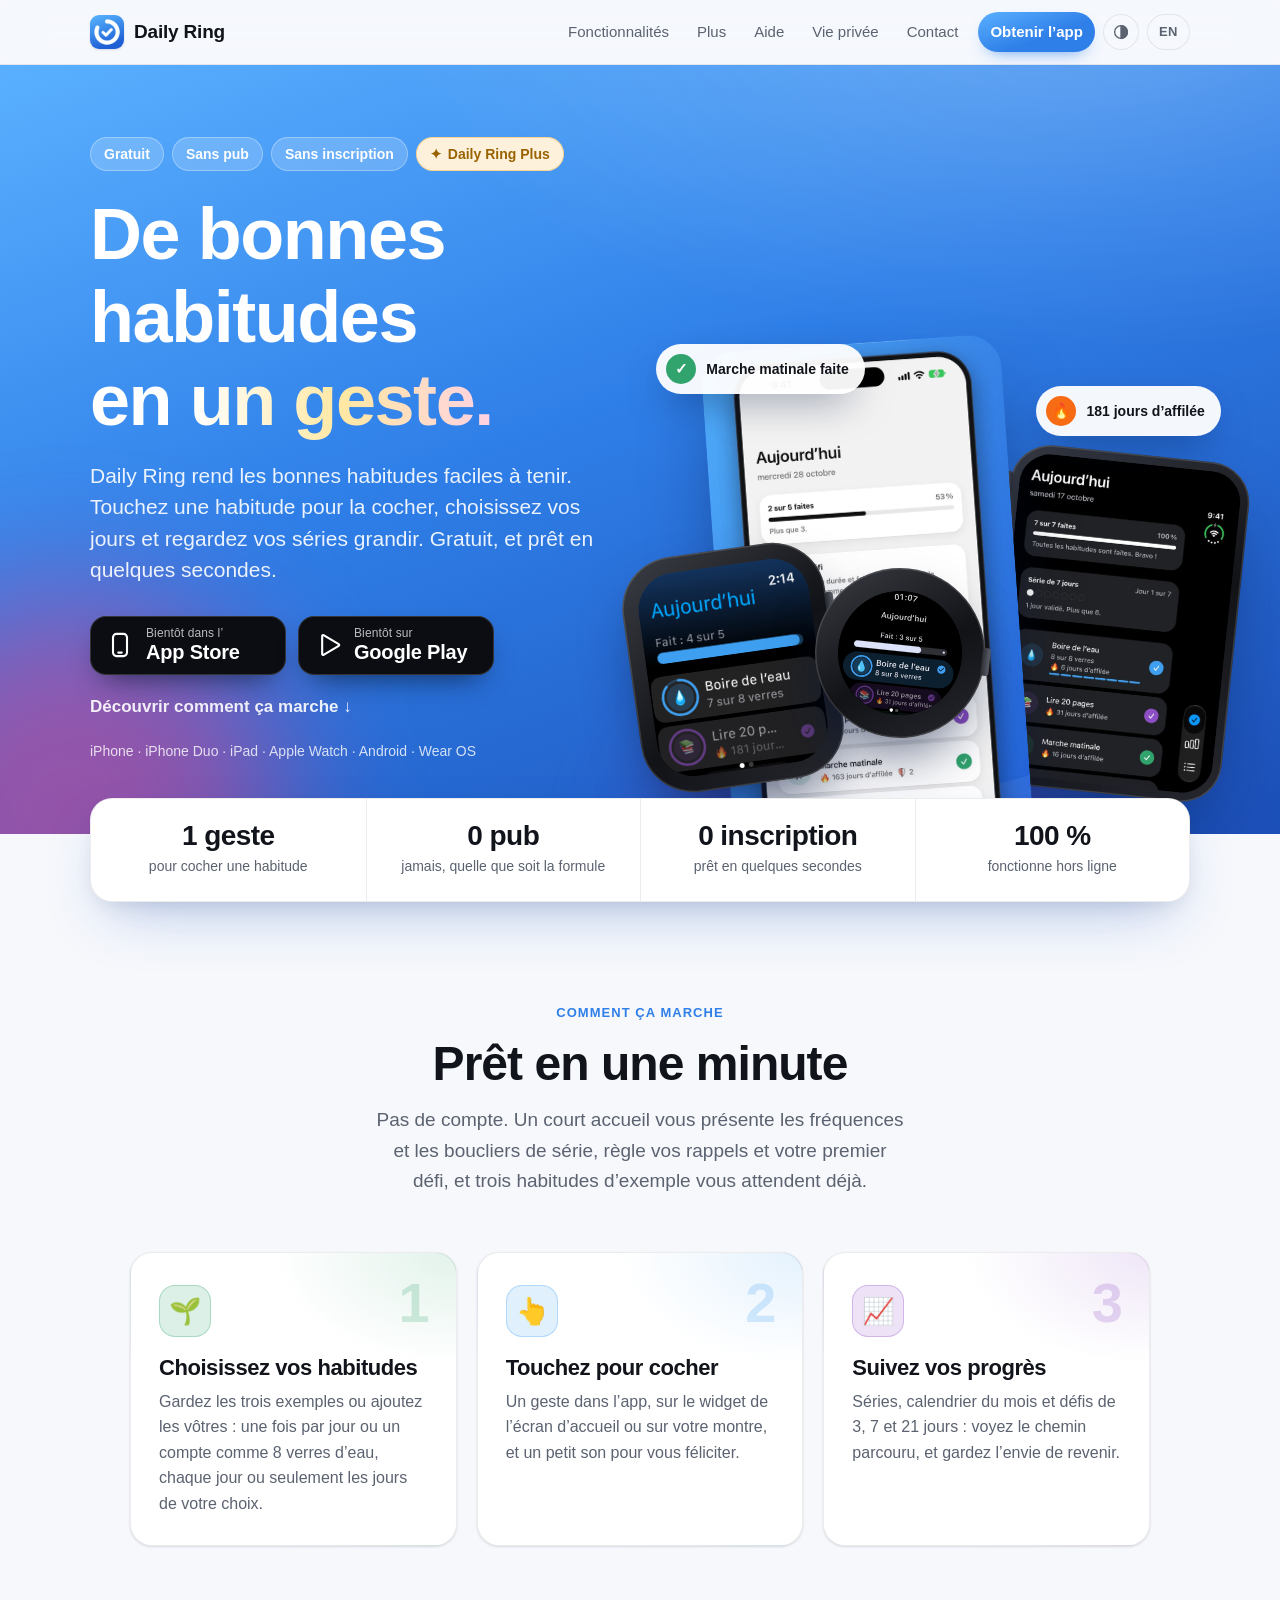
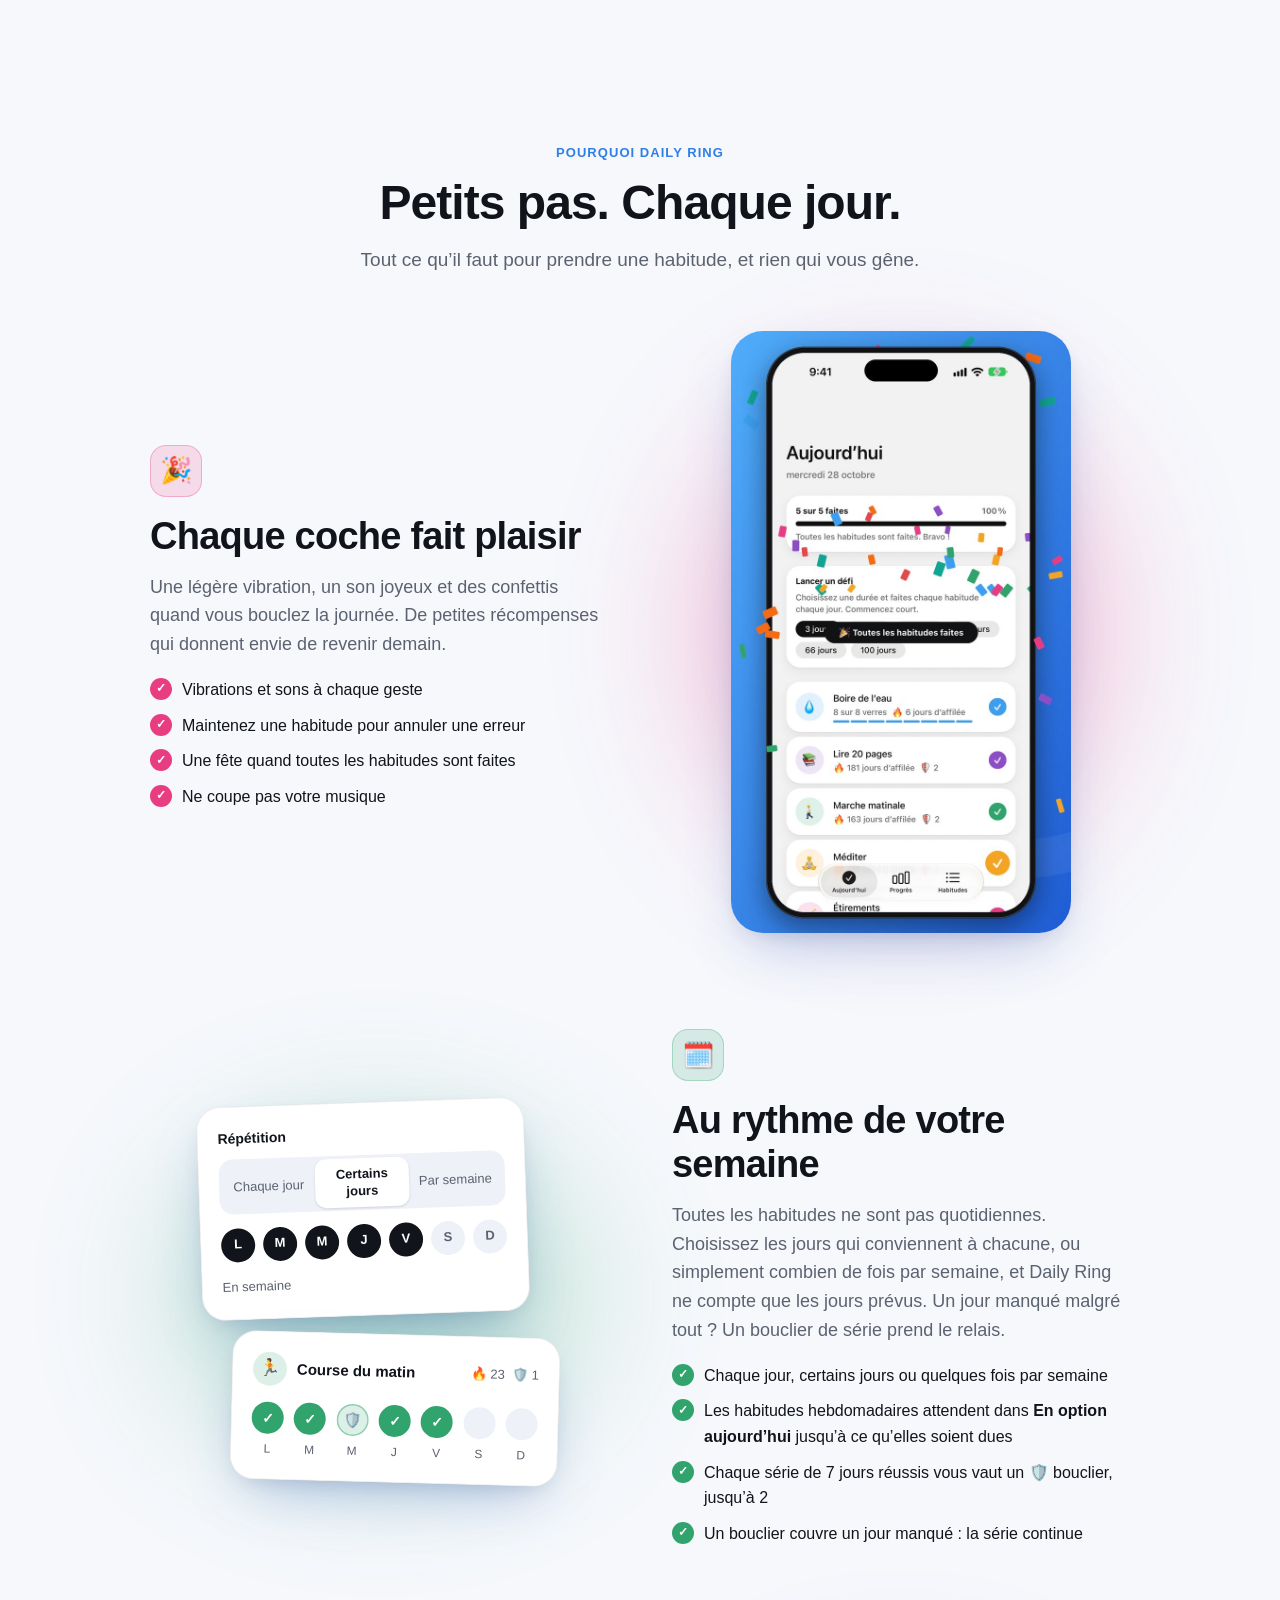
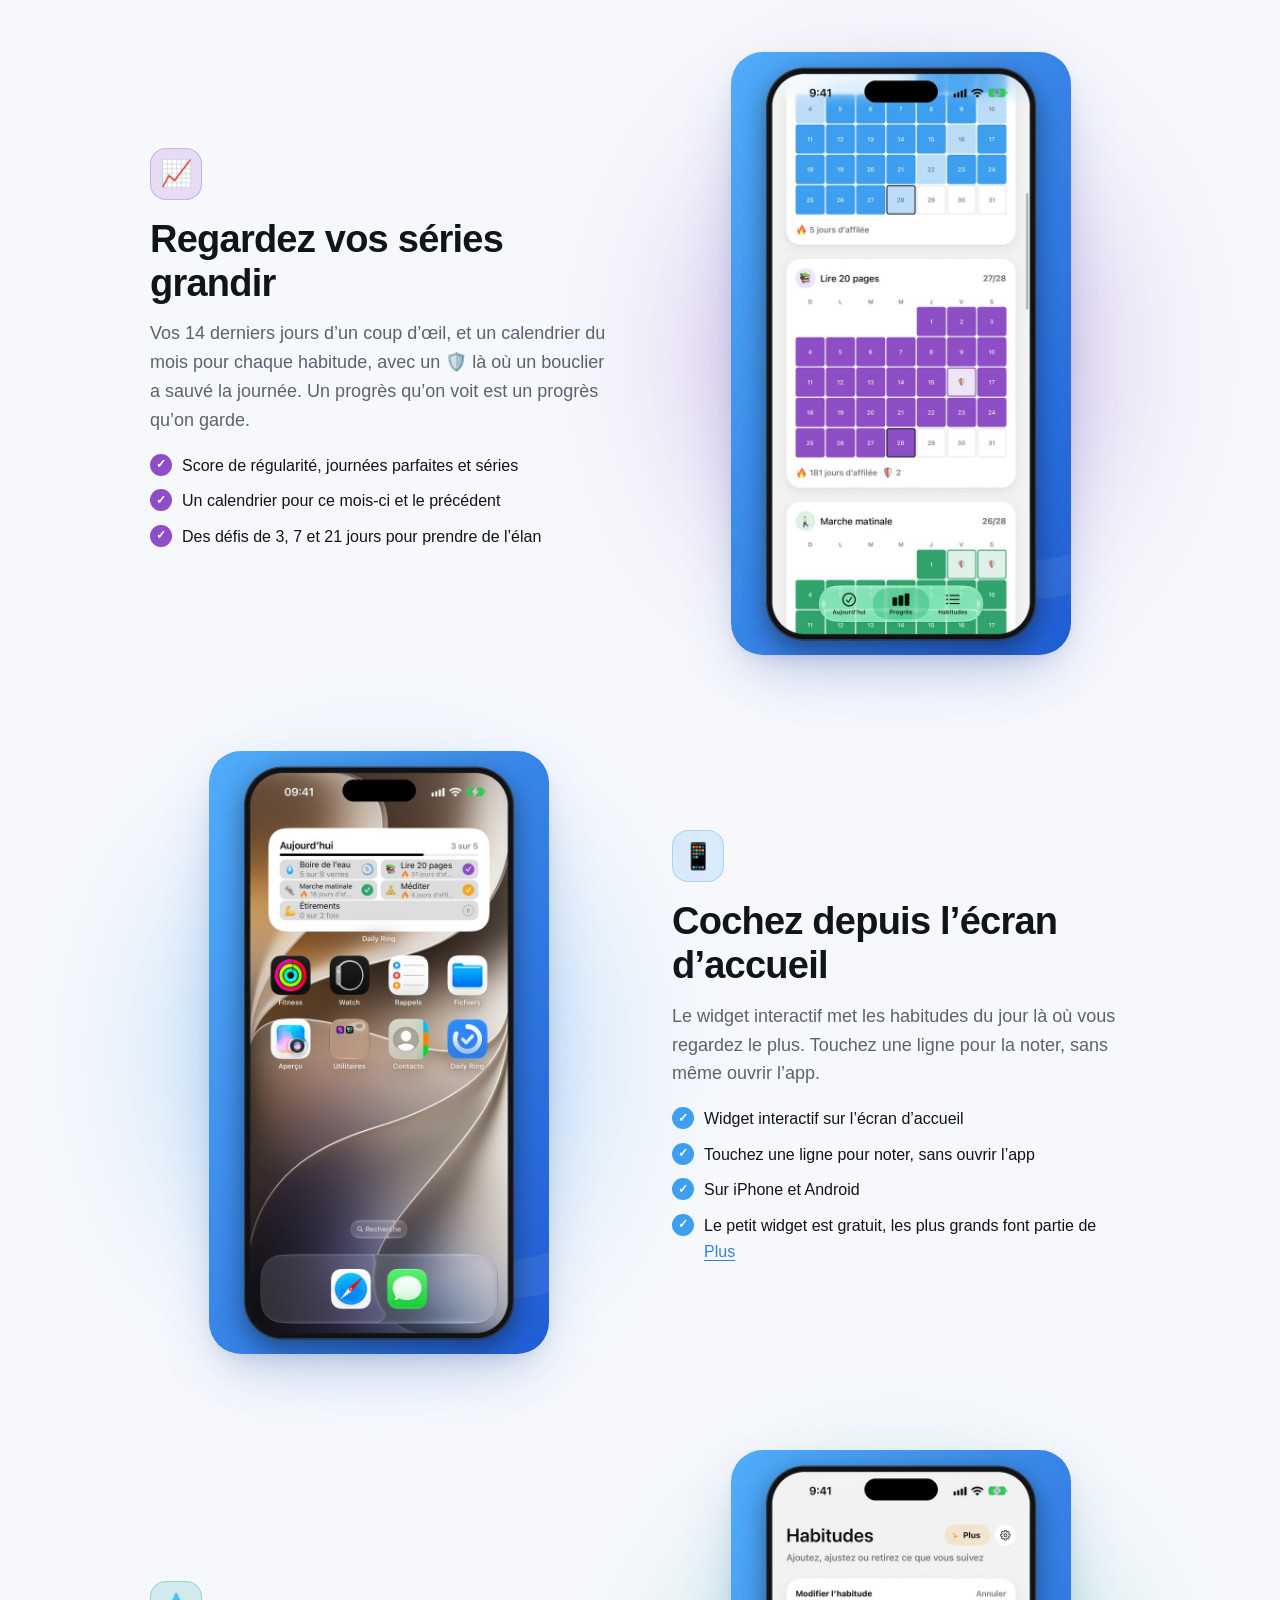
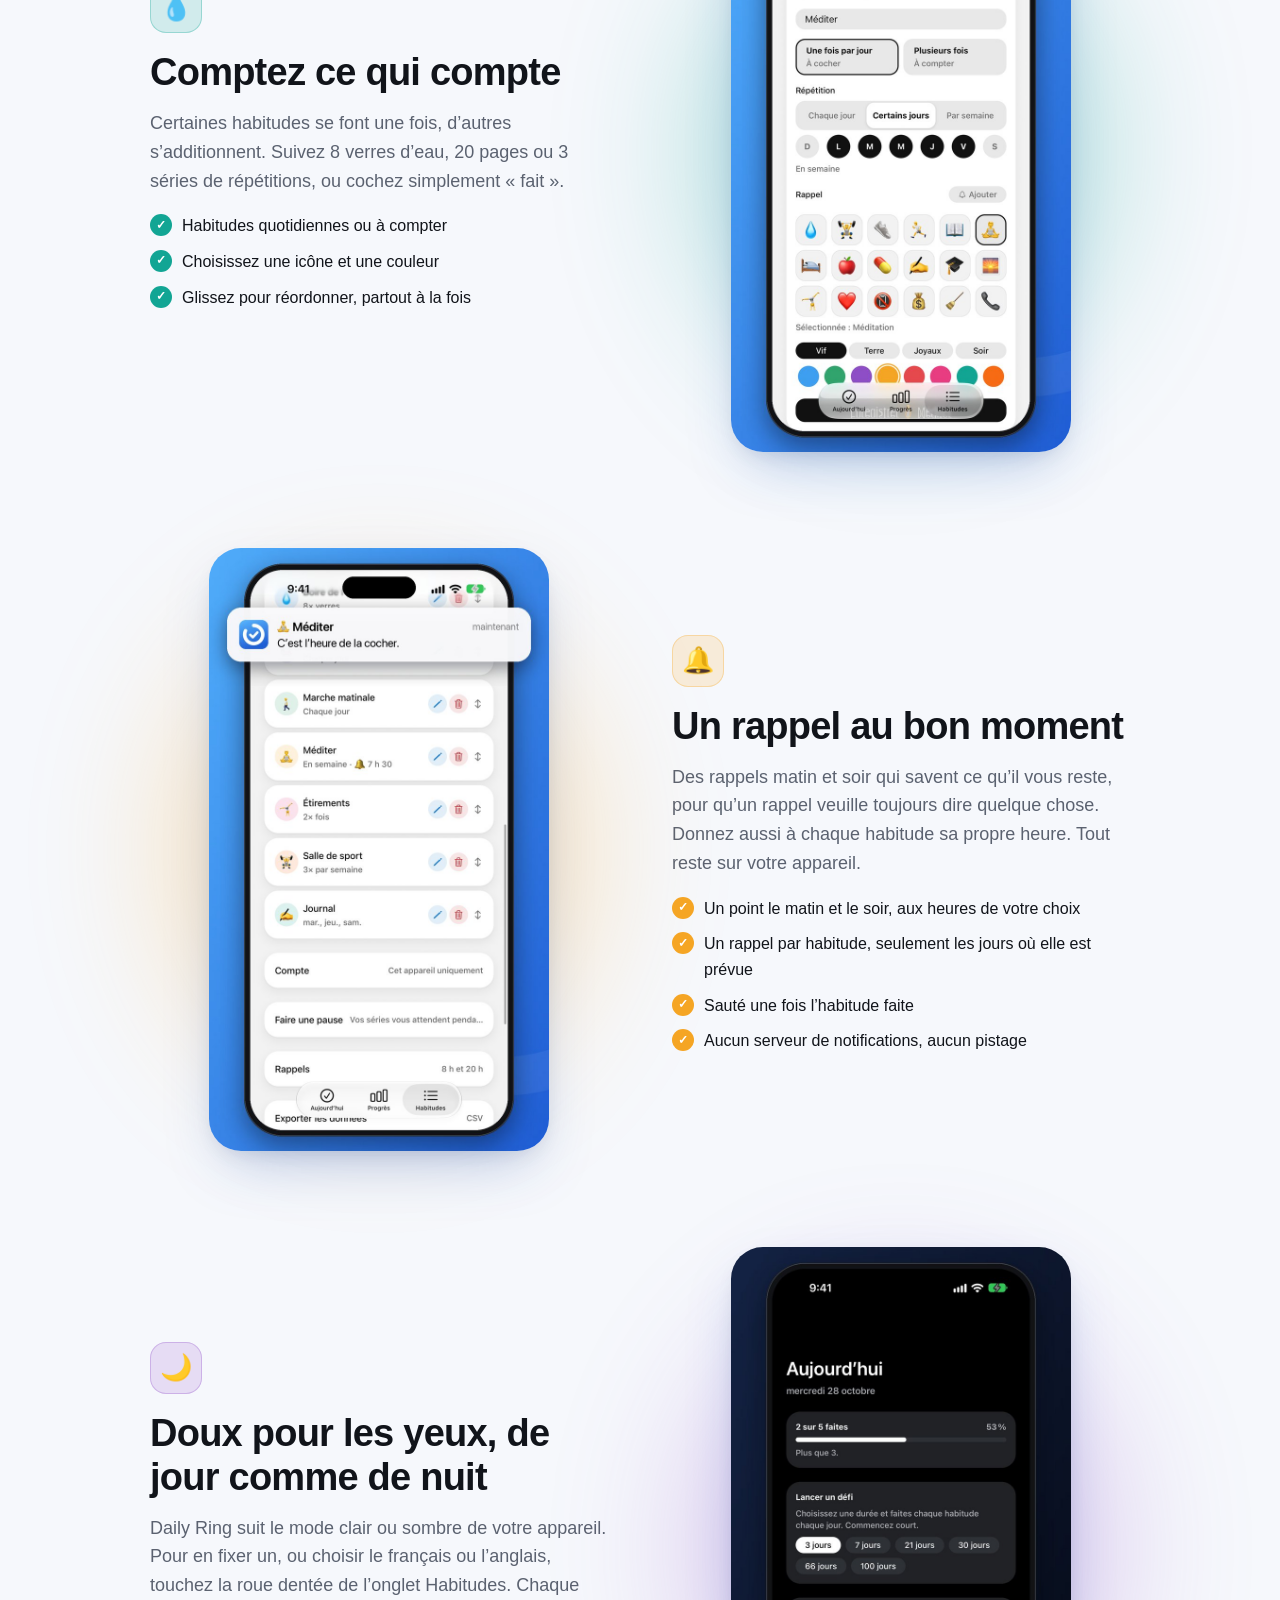
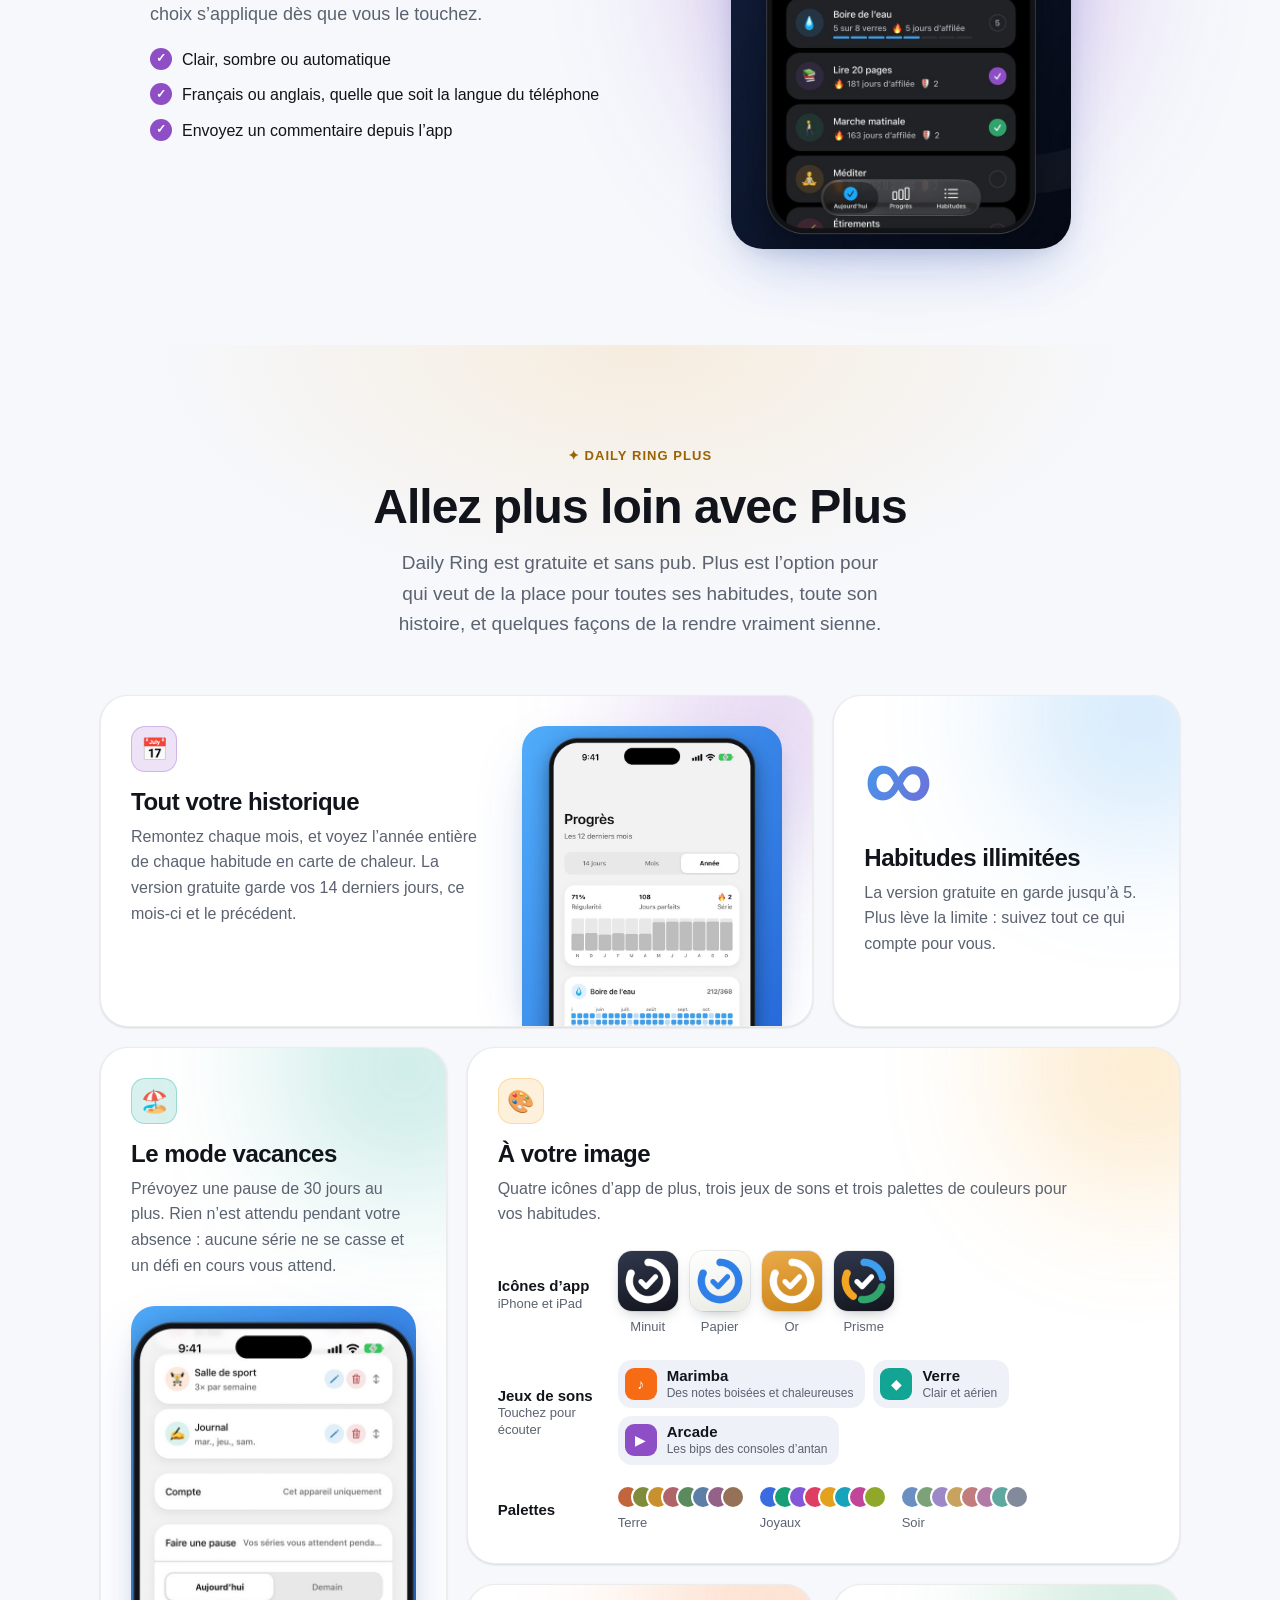
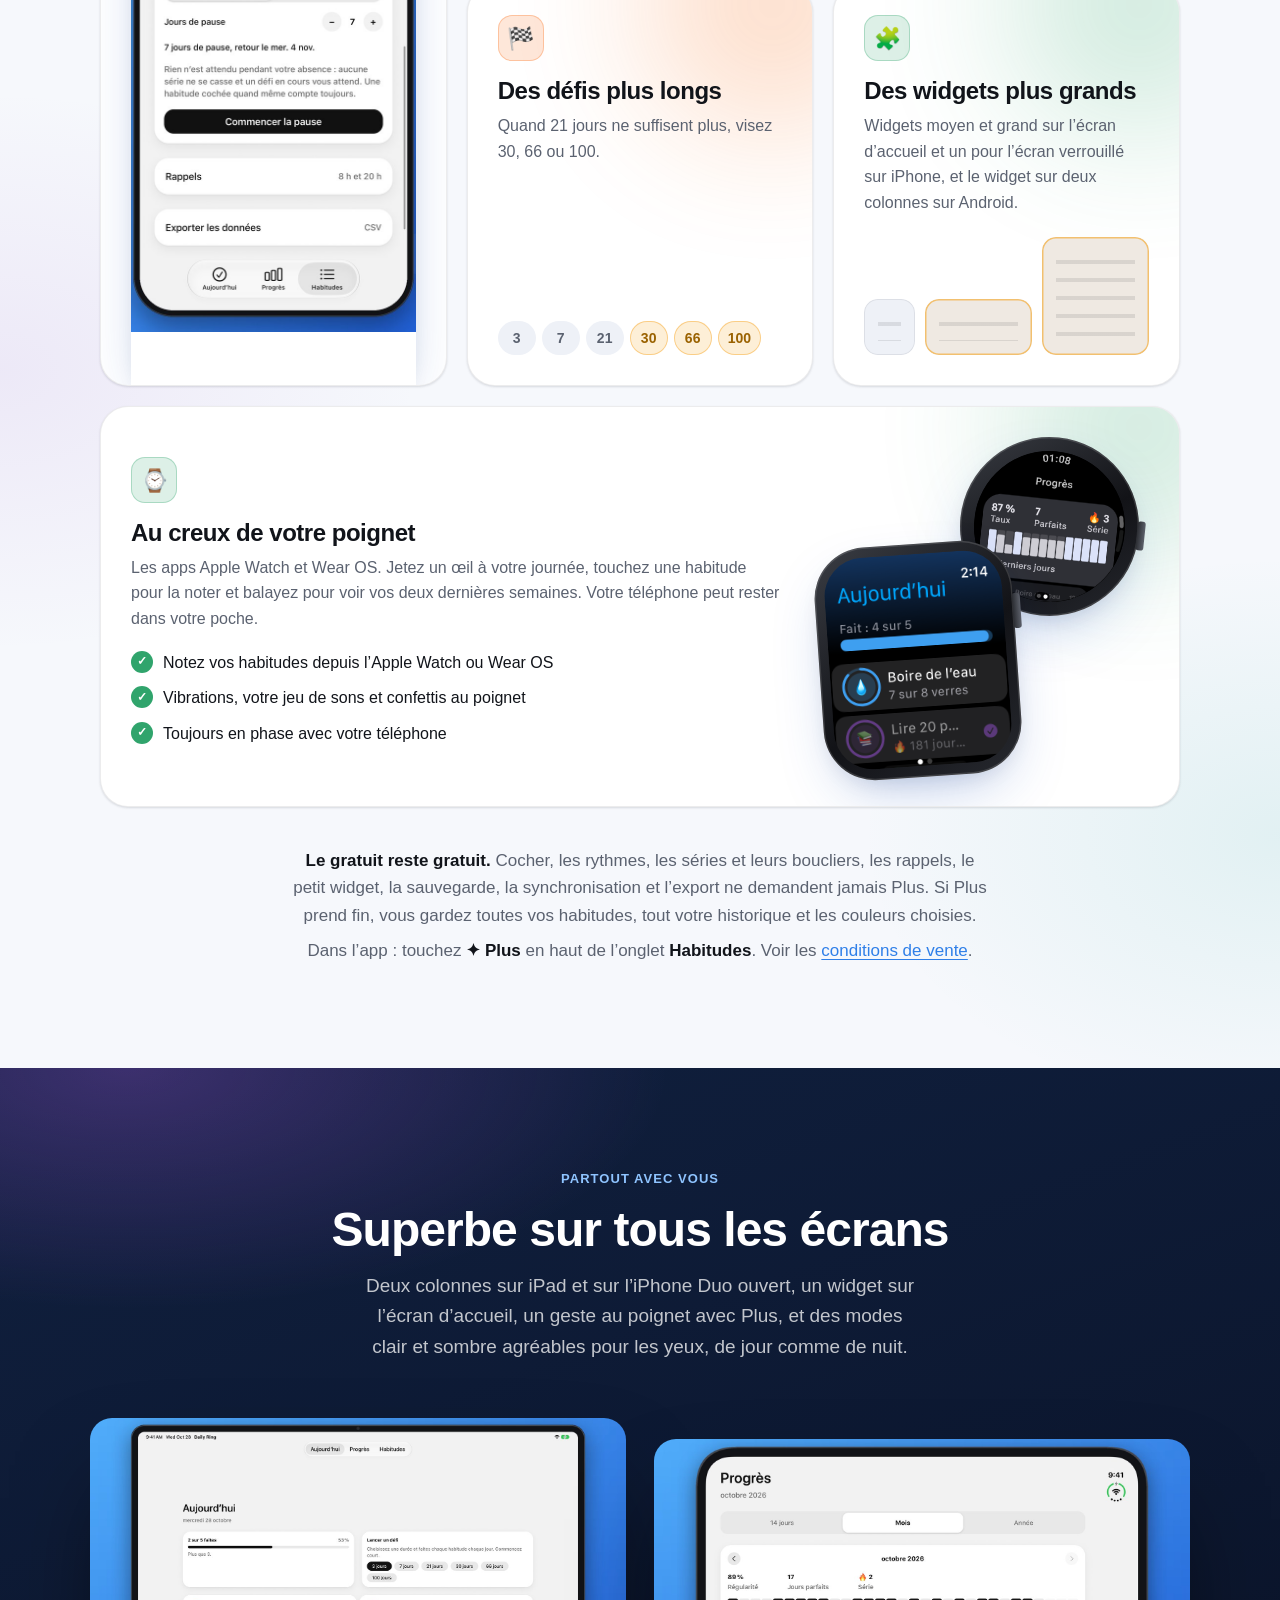
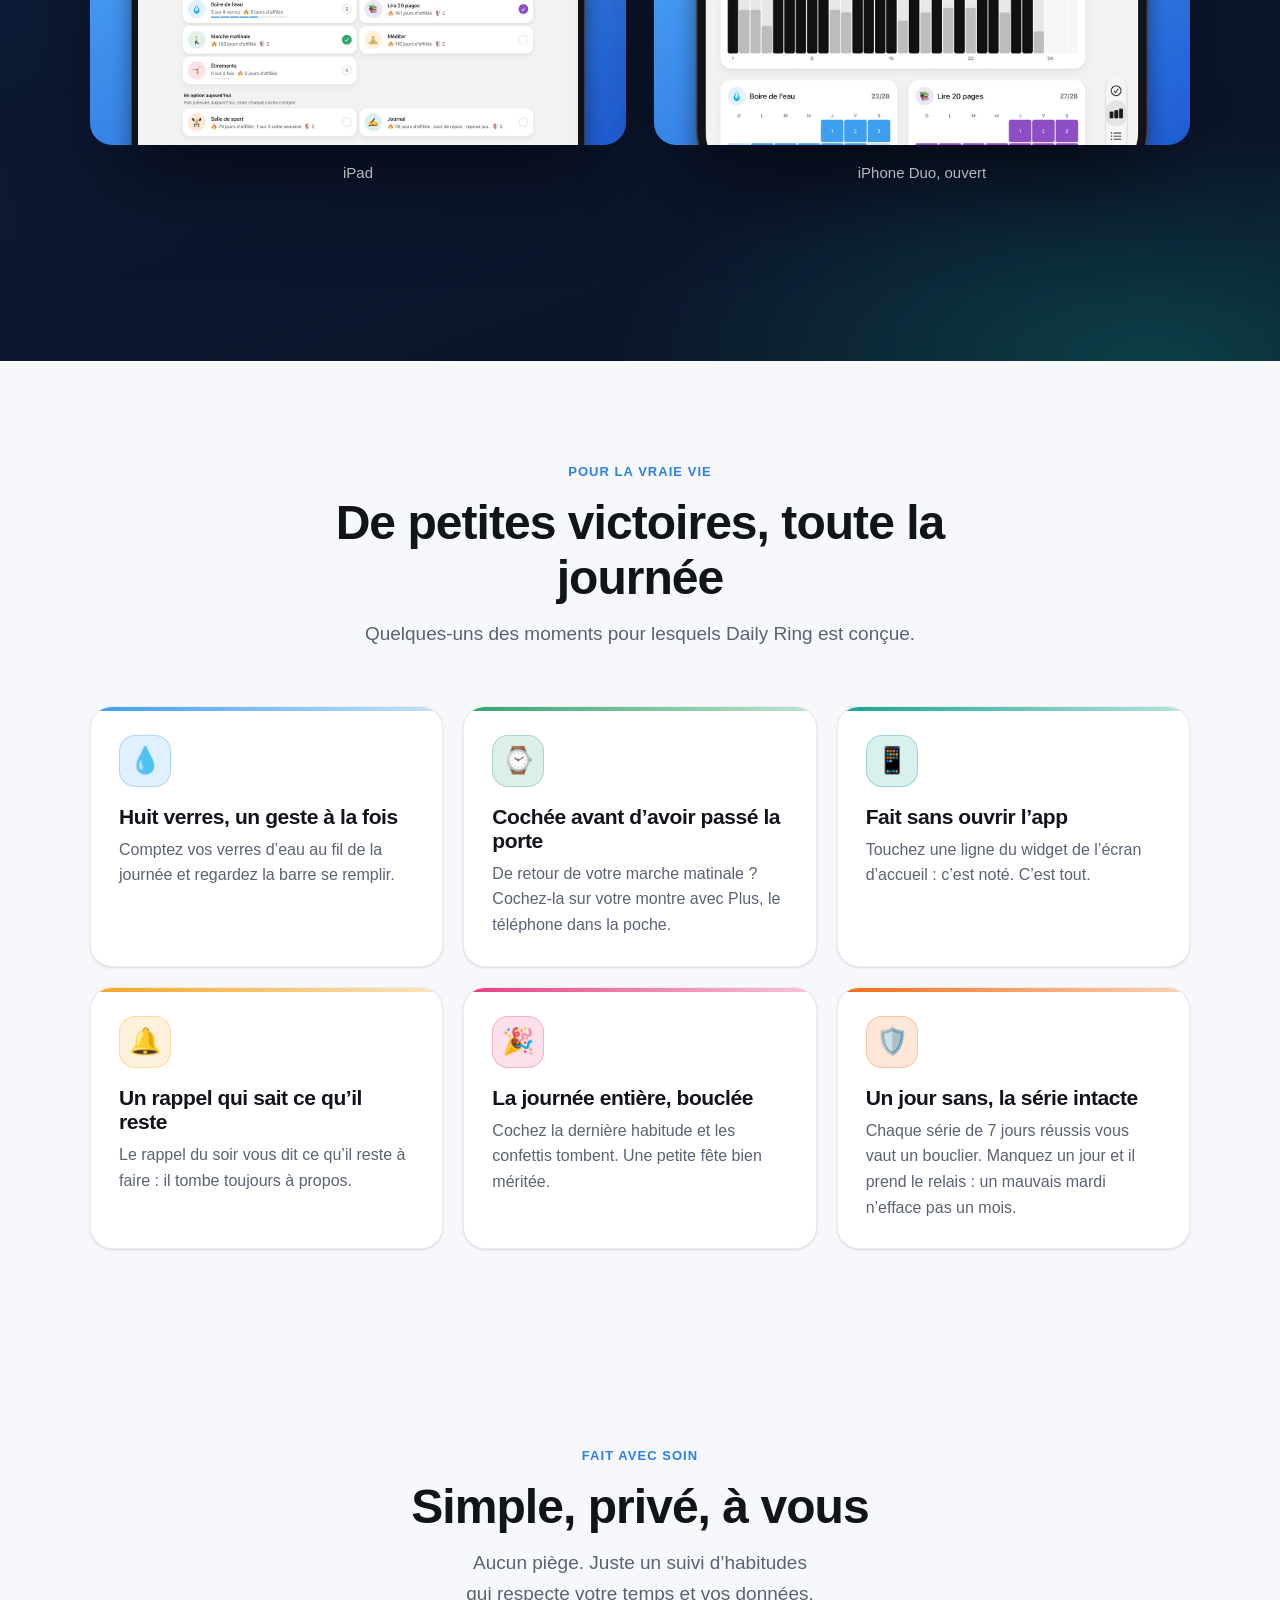
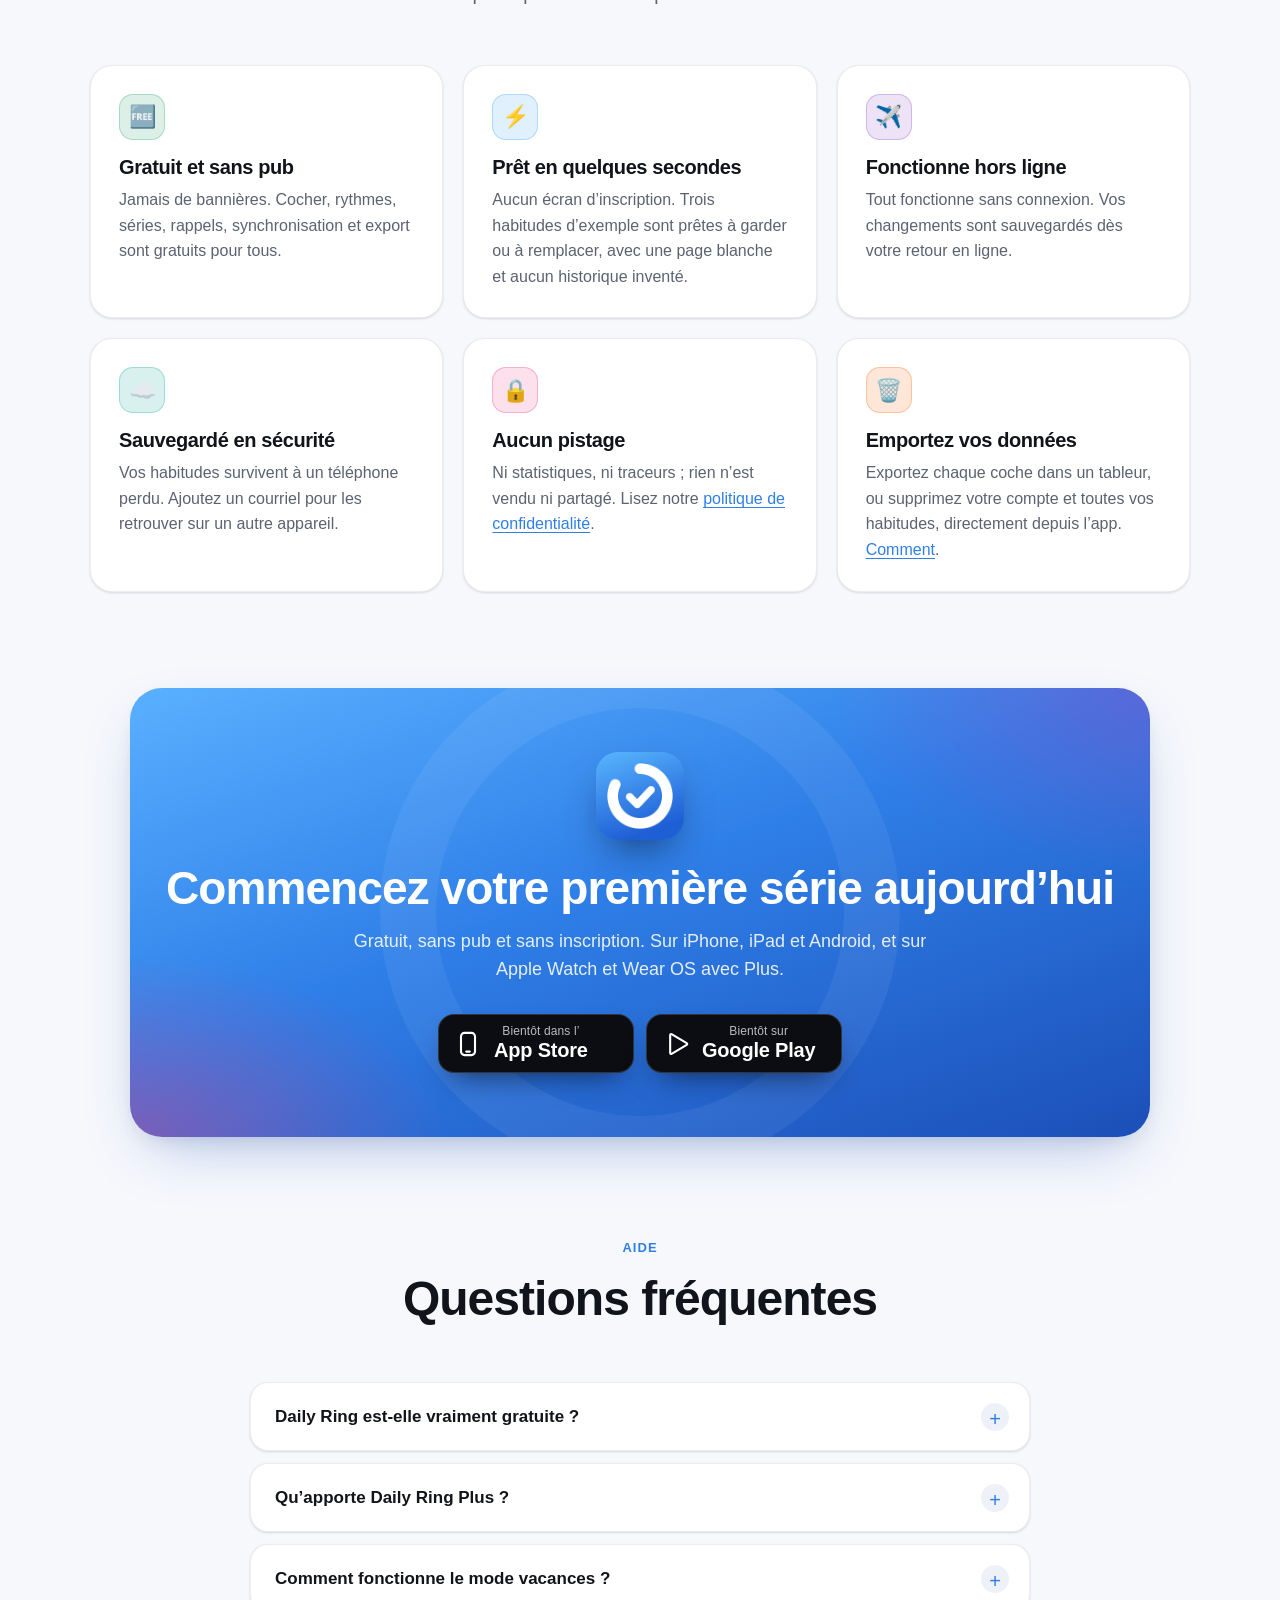
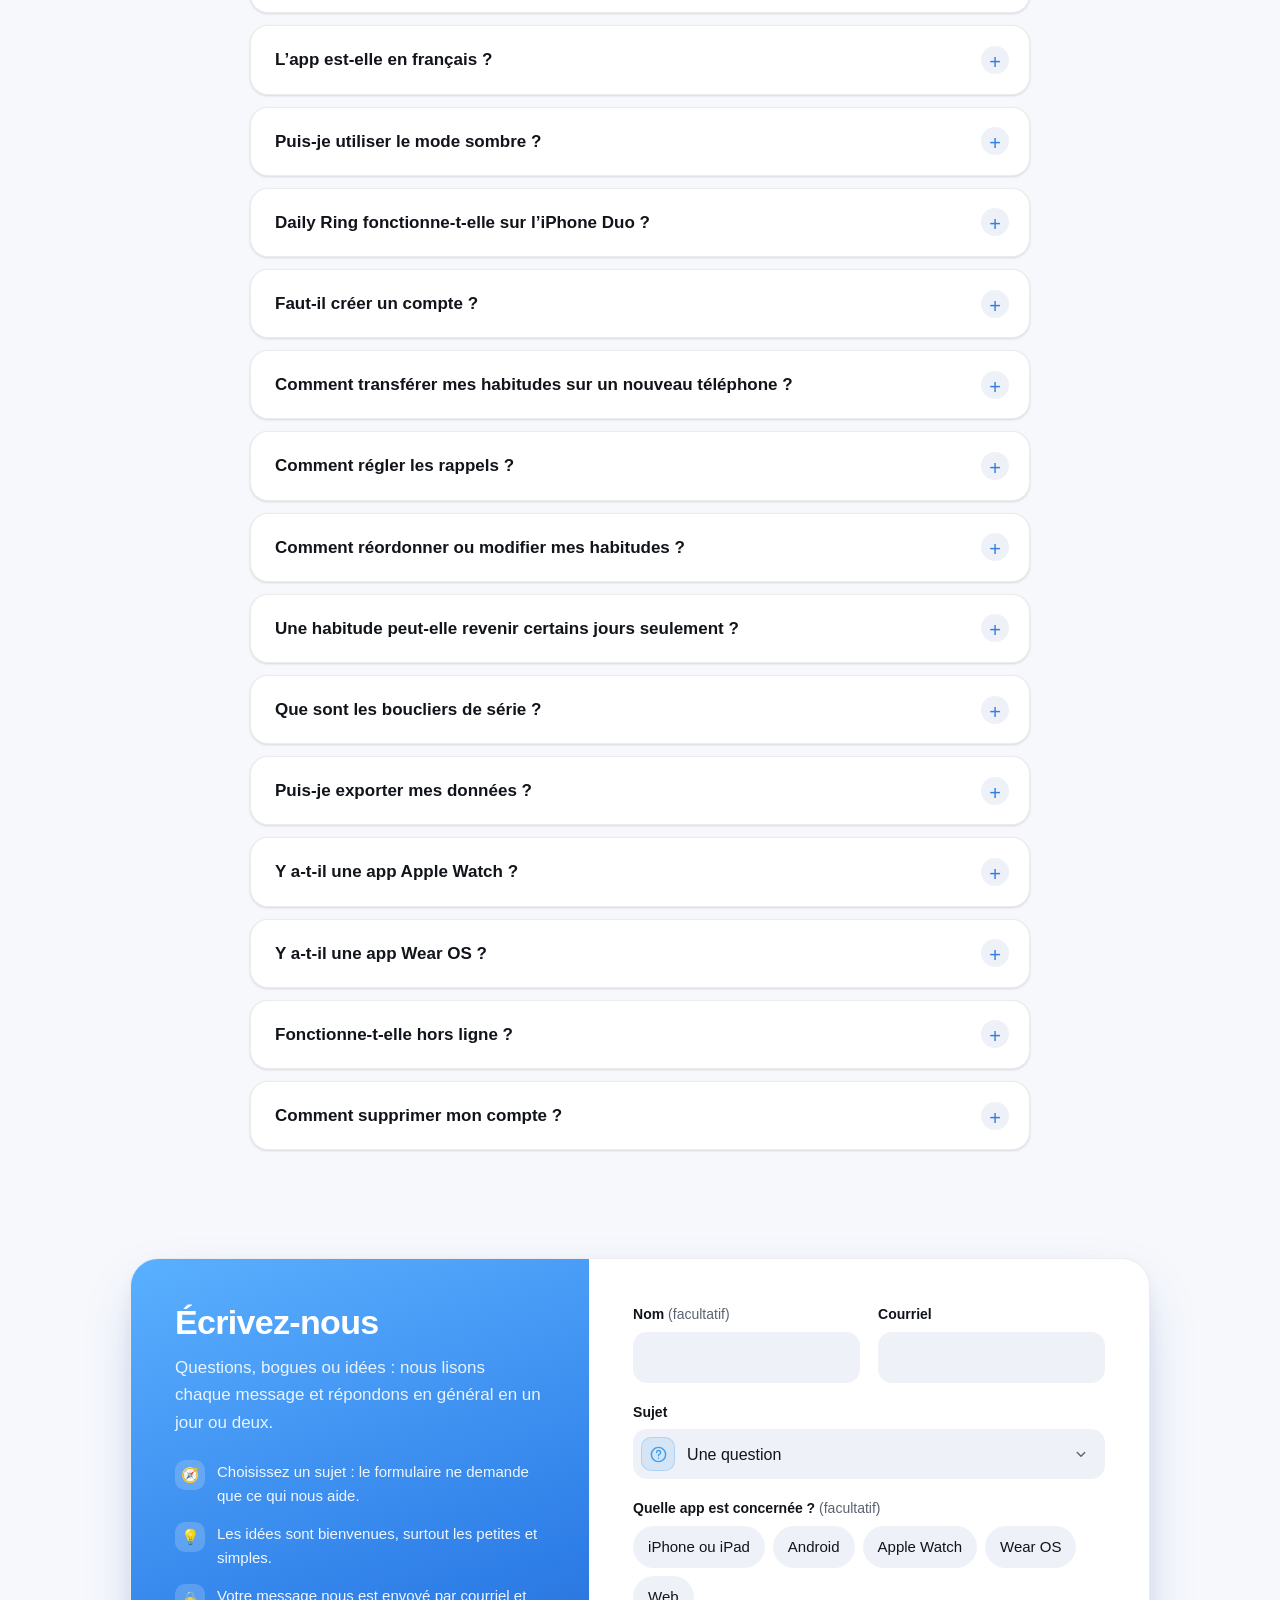
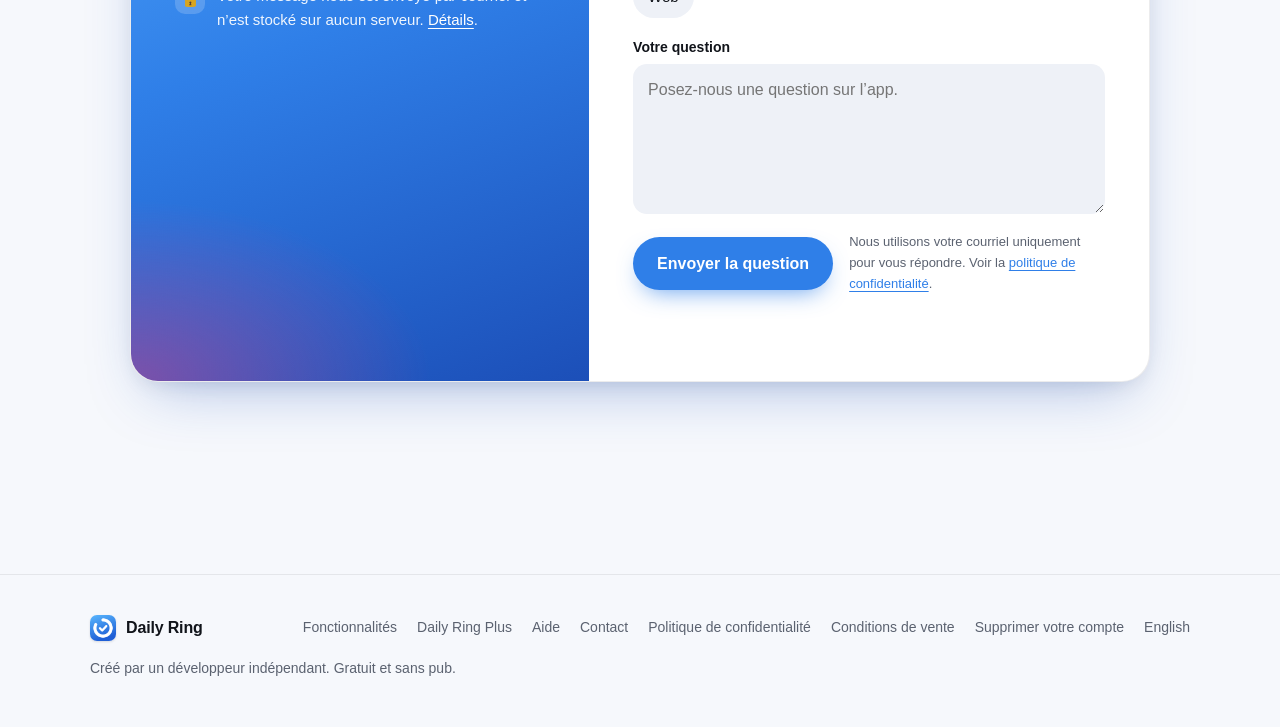
==== commit 38dd4415: "Contact form: ask for what fits the topic - Bug: which app (chips, guessed from the browser), device" ====
--- a/fr/index.html
+++ b/fr/index.html
@@ -22,23 +22,23 @@
       property="og:description"
       content="Un suivi d’habitudes simple et gratuit. Sans publicité, sans inscription."
     />
-    <meta property="og:image" content="https://ejadayel.github.io/web/images/fr/og.jpg" />
+    <meta property="og:image" content="https://dailyring.ca/images/fr/og.jpg" />
     <meta property="og:image:width" content="1200" />
     <meta property="og:image:height" content="630" />
     <meta property="og:type" content="website" />
-    <meta property="og:url" content="https://ejadayel.github.io/web/fr/" />
+    <meta property="og:url" content="https://dailyring.ca/fr/" />
     <meta name="twitter:card" content="summary_large_image" />
-    <link rel="canonical" href="https://ejadayel.github.io/web/fr/" />
+    <link rel="canonical" href="https://dailyring.ca/fr/" />
     <script type="application/ld+json">
-      {"@context": "https://schema.org", "@type": "MobileApplication", "name": "Daily Ring", "operatingSystem": "iOS, iPadOS, watchOS, Android, Wear OS", "applicationCategory": "HealthApplication", "description": "Un suivi d’habitudes simple et gratuit pour iPhone, iPad, Apple Watch, Android et Wear OS. Touchez une habitude pour la cocher, choisissez les jours qui vous conviennent, protégez vos séries avec des boucliers et suivez vos progrès.", "inLanguage": ["en", "fr"], "offers": {"@type": "Offer", "price": "0", "priceCurrency": "USD"}, "url": "https://ejadayel.github.io/web/fr/", "image": "https://ejadayel.github.io/web/images/fr/og.jpg"}
+      {"@context": "https://schema.org", "@type": "MobileApplication", "name": "Daily Ring", "operatingSystem": "iOS, iPadOS, watchOS, Android, Wear OS", "applicationCategory": "HealthApplication", "description": "Un suivi d’habitudes simple et gratuit pour iPhone, iPad, Apple Watch, Android et Wear OS. Touchez une habitude pour la cocher, choisissez les jours qui vous conviennent, protégez vos séries avec des boucliers et suivez vos progrès.", "inLanguage": ["en", "fr"], "offers": {"@type": "Offer", "price": "0", "priceCurrency": "USD"}, "url": "https://dailyring.ca/fr/", "image": "https://dailyring.ca/images/fr/og.jpg"}
     </script>
     <meta property="og:locale" content="fr_FR" />
     <link rel="icon" href="../icon.png" />
     <link rel="apple-touch-icon" href="../icon.png" />
     <link rel="stylesheet" href="../styles.css" />
-    <link rel="alternate" hreflang="en" href="https://ejadayel.github.io/web/" />
-    <link rel="alternate" hreflang="fr" href="https://ejadayel.github.io/web/fr/" />
-    <link rel="alternate" hreflang="x-default" href="https://ejadayel.github.io/web/" />
+    <link rel="alternate" hreflang="en" href="https://dailyring.ca/" />
+    <link rel="alternate" hreflang="fr" href="https://dailyring.ca/fr/" />
+    <link rel="alternate" hreflang="x-default" href="https://dailyring.ca/" />
     <script src="../site.js" defer></script>
   </head>
   <body>
@@ -922,8 +922,8 @@
               </p>
               <ul>
                 <li>
-                  <span>🐞</span
-                  ><span>Pour un bogue, indiquez votre appareil et la version de l’app.</span>
+                  <span>🧭</span
+                  ><span>Choisissez un sujet : le formulaire ne demande que ce qui nous aide.</span>
                 </li>
                 <li>
                   <span>💡</span
@@ -945,7 +945,12 @@
                 <input id="name" name="name" type="text" autocomplete="name" maxlength="100" />
               </div>
               <div class="field">
-                <label for="email">Courriel</label>
+                <label for="email"
+                  ><span data-topics="question bug idea other">Courriel</span
+                  ><span data-topics="delete privacy" hidden
+                    >Courriel de votre compte Daily Ring</span
+                  ></label
+                >
                 <input
                   id="email"
                   name="email"
@@ -966,7 +971,75 @@
                   <option value="other" data-hint="Tout ce qui n’entre pas ci-dessus">Autre chose</option>
                 </select>
               </div>
-              <div class="field field-wide">
+              <!-- The fields below follow the topic: site.js shows each one whose
+                   data-topics names it. As loaded, without JS, they are set up for
+                   a question. -->
+              <div class="topic-note field-wide" data-topics="delete" hidden>
+                <p>
+                  <strong>Vous avez encore l’app ?</strong> Habitudes → Compte → Supprimer le
+                  compte l’efface tout de suite. Utilisez ce formulaire si vous ne l’avez plus :
+                  nous écrirons au courriel ci-dessus pour confirmer que la demande vient de vous.
+                  <a href="delete-account.html">Comment se passe la suppression</a>
+                </p>
+              </div>
+              <fieldset class="field field-wide" data-topics="privacy" hidden>
+                <legend>Que souhaitez-vous ?</legend>
+                <div class="chips">
+                  <label class="chip"
+                    ><input type="radio" name="request" value="copy" checked /><span
+                      >Une copie de mes données</span
+                    ></label
+                  >
+                  <label class="chip"
+                    ><input type="radio" name="request" value="correct" /><span
+                      >Une correction</span
+                    ></label
+                  >
+                  <label class="chip"
+                    ><input type="radio" name="request" value="erase" /><span
+                      >Effacer mes messages</span
+                    ></label
+                  >
+                  <label class="chip"
+                    ><input type="radio" name="request" value="other" /><span
+                      >Autre chose</span
+                    ></label
+                  >
+                </div>
+              </fieldset>
+              <fieldset class="field field-wide" data-topics="question bug">
+                <legend>
+                  <span data-topics="question">Quelle app est concernée ?</span
+                  ><span data-topics="bug" hidden>Où est-ce arrivé ?</span>
+                  <span class="hint">(facultatif)</span>
+                </legend>
+                <div class="chips">
+                  <label class="chip"
+                    ><input type="radio" name="platform" value="iphone" /><span
+                      >iPhone ou iPad</span
+                    ></label
+                  >
+                  <label class="chip"
+                    ><input type="radio" name="platform" value="android" /><span
+                      >Android</span
+                    ></label
+                  >
+                  <label class="chip"
+                    ><input type="radio" name="platform" value="apple-watch" /><span
+                      >Apple Watch</span
+                    ></label
+                  >
+                  <label class="chip"
+                    ><input type="radio" name="platform" value="wear-os" /><span
+                      >Wear OS</span
+                    ></label
+                  >
+                  <label class="chip"
+                    ><input type="radio" name="platform" value="web" /><span>Web</span></label
+                  >
+                </div>
+              </fieldset>
+              <div class="field field-wide" data-topics="bug" hidden>
                 <label for="device"
                   >Appareil et version de l’app <span class="hint">(facultatif)</span></label
                 >
@@ -977,23 +1050,53 @@
                   maxlength="100"
                   placeholder="ex. iPhone 16, iOS 27, Daily Ring 1.0"
                 />
+                <p class="field-help">
+                  La version de l’app se trouve en bas de Habitudes → Réglages.
+                </p>
               </div>
               <div class="field field-wide">
-                <label for="message">Message</label>
+                <label for="message"
+                  ><span data-topics="question">Votre question</span
+                  ><span data-topics="bug" hidden>Que s’est-il passé ?</span
+                  ><span data-topics="idea" hidden>Votre idée</span
+                  ><span data-topics="delete" hidden>Quelque chose à nous dire</span
+                  ><span data-topics="privacy" hidden>Précisions</span
+                  ><span data-topics="other" hidden>Message</span>
+                  <span class="hint message-optional" hidden>(facultatif)</span></label
+                >
                 <textarea
                   id="message"
                   name="message"
                   minlength="2"
                   maxlength="5000"
                   required
+                  placeholder="Posez-nous une question sur l’app."
+                  data-placeholder-bug="Ce que vous avez fait, ce que vous attendiez, et ce qui s’est passé à la place."
+                  data-placeholder-idea="Que voudriez-vous que Daily Ring fasse, et en quoi cela vous aiderait-il ?"
+                  data-placeholder-delete="Par exemple, si vous avez ajouté plus d’un courriel."
+                  data-placeholder-privacy="Ce qu’il faut corriger, ou tout ce qui nous aide à retrouver vos données."
+                  data-placeholder-other="Comment pouvons-nous vous aider ?"
                 ></textarea>
               </div>
+              <label class="check field-wide" data-topics="delete" hidden
+                ><input type="checkbox" name="confirm" value="yes" required /><span
+                  >Je comprends que cela efface définitivement mes habitudes et mon historique,
+                  sans retour possible.</span
+                ></label
+              >
               <div class="field-trap" aria-hidden="true">
                 <label for="website">Laissez ce champ vide</label>
                 <input id="website" name="website" type="text" tabindex="-1" autocomplete="off" />
               </div>
               <div class="form-foot">
-                <button class="button button-primary" type="submit">Envoyer le message</button>
+                <button class="button button-primary" type="submit">
+                  <span data-topics="question">Envoyer la question</span
+                  ><span data-topics="bug" hidden>Signaler le problème</span
+                  ><span data-topics="idea" hidden>Envoyer l’idée</span
+                  ><span data-topics="delete" hidden>Demander la suppression</span
+                  ><span data-topics="privacy" hidden>Envoyer la demande</span
+                  ><span data-topics="other" hidden>Envoyer le message</span>
+                </button>
                 <p class="note">
                   Nous utilisons votre courriel uniquement pour vous répondre. Voir la
                   <a href="privacy.html#contact">politique de confidentialité</a>.
--- a/styles.css
+++ b/styles.css
@@ -2326,6 +2326,13 @@
   grid-column: 1 / -1;
 }
 
+/* Side by side, a label that wraps (the account email's, in French) would
+   push its input below its neighbour's; sitting both at the bottom keeps the
+   inputs in line. */
+.field:not(.field-wide) {
+  justify-content: flex-end;
+}
+
 .field label {
   font-size: 14px;
   font-weight: 600;
@@ -2378,6 +2385,128 @@
   background-size: 6px 6px;
   background-repeat: no-repeat;
   padding-right: 40px;
+}
+
+/* Fields that follow the topic (site.js). `hidden` has to beat the display set on
+   .field and .check. A fieldset groups the chips, so its legend reads like the
+   other fields' labels. */
+form.contact-form [hidden] {
+  display: none !important;
+}
+
+fieldset.field {
+  margin: 0;
+  padding: 0;
+  border: 0;
+  min-width: 0;
+}
+
+fieldset.field legend {
+  padding: 0;
+  margin-bottom: 6px;
+  font-size: 14px;
+  font-weight: 600;
+}
+
+.field-help {
+  margin: 2px 0 0;
+  font-size: 13px;
+  color: var(--muted);
+}
+
+.chips {
+  display: flex;
+  flex-wrap: wrap;
+  gap: 8px;
+}
+
+.chip {
+  position: relative;
+  cursor: pointer;
+}
+
+/* The radio stays in the page for keyboards and screen readers; the pill is its
+   picture. */
+.chip input {
+  position: absolute;
+  inset: 0;
+  opacity: 0;
+  margin: 0;
+  cursor: pointer;
+}
+
+.chip span {
+  display: block;
+  padding: 8px 14px;
+  font-size: 15px;
+  font-weight: 500;
+  border-radius: 999px;
+  background: var(--surface);
+  border: 1.5px solid transparent;
+  transition:
+    background 0.2s,
+    border-color 0.2s,
+    color 0.2s,
+    box-shadow 0.2s;
+}
+
+.chip:hover span {
+  background: color-mix(in srgb, var(--surface) 60%, var(--bg-elev));
+}
+
+.chip input:checked + span {
+  color: var(--brand);
+  background: color-mix(in srgb, var(--brand) 12%, var(--bg-elev));
+  border-color: var(--brand);
+  font-weight: 600;
+}
+
+.chip input:focus-visible + span {
+  box-shadow: 0 0 0 4px color-mix(in srgb, var(--brand) 20%, transparent);
+}
+
+.check {
+  display: flex;
+  align-items: flex-start;
+  gap: 12px;
+  font-size: 15px;
+  cursor: pointer;
+}
+
+.check input {
+  flex: none;
+  width: 20px;
+  height: 20px;
+  margin: 1px 0 0;
+  accent-color: var(--c-red);
+  cursor: pointer;
+}
+
+.topic-note {
+  padding: 14px 16px;
+  border-radius: 14px;
+  font-size: 15px;
+  background: color-mix(in srgb, var(--c-red) 9%, var(--bg-elev));
+  box-shadow: inset 0 0 0 1px color-mix(in srgb, var(--c-red) 22%, transparent);
+}
+
+.topic-note p {
+  margin: 0;
+}
+
+.topic-note a {
+  white-space: nowrap;
+}
+
+.topic-in {
+  animation: topic-in 0.28s ease-out;
+}
+
+@keyframes topic-in {
+  from {
+    opacity: 0;
+    transform: translateY(-6px);
+  }
 }
 
 /* Topic picker, drawn by site.js over the native select it keeps in sync. */
@@ -2879,7 +3008,8 @@
     scroll-behavior: auto;
   }
   .picker-list,
-  .theme-menu {
+  .theme-menu,
+  .topic-in {
     animation: none;
   }
   .js .reveal {
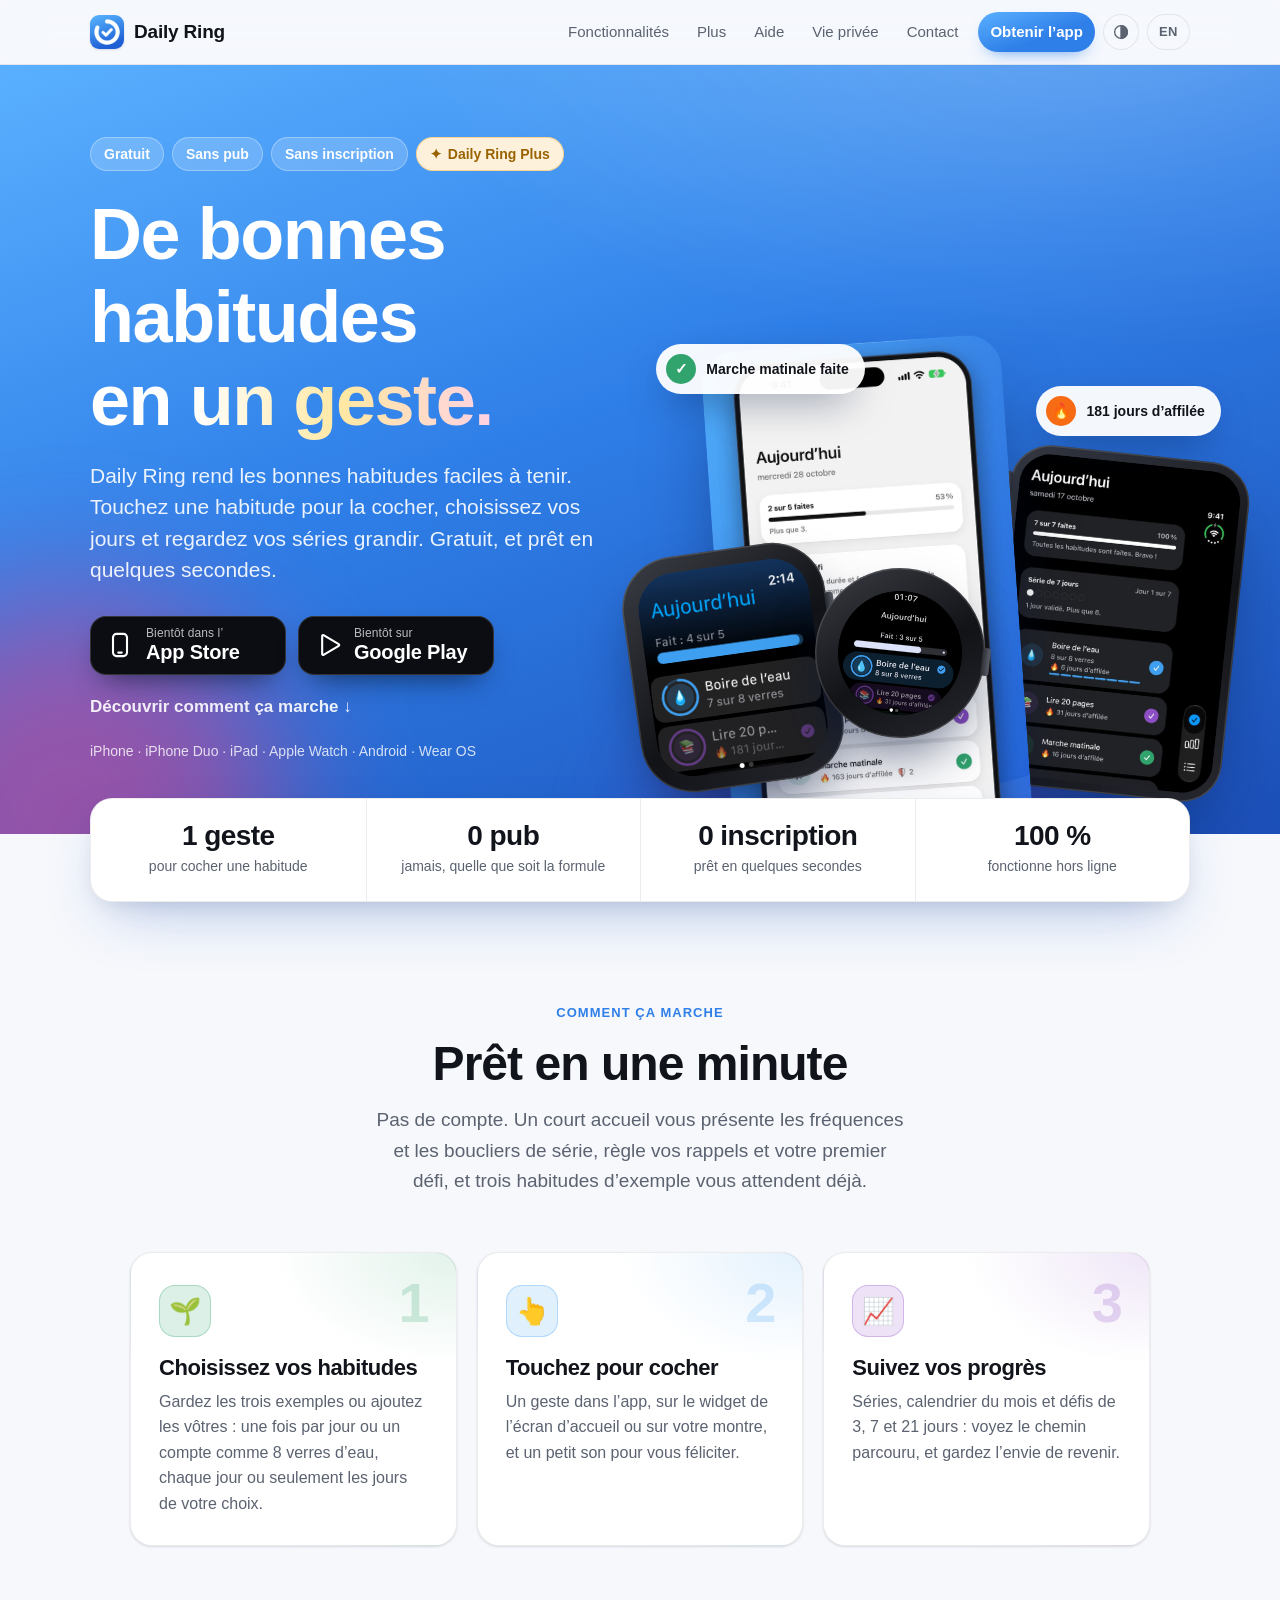
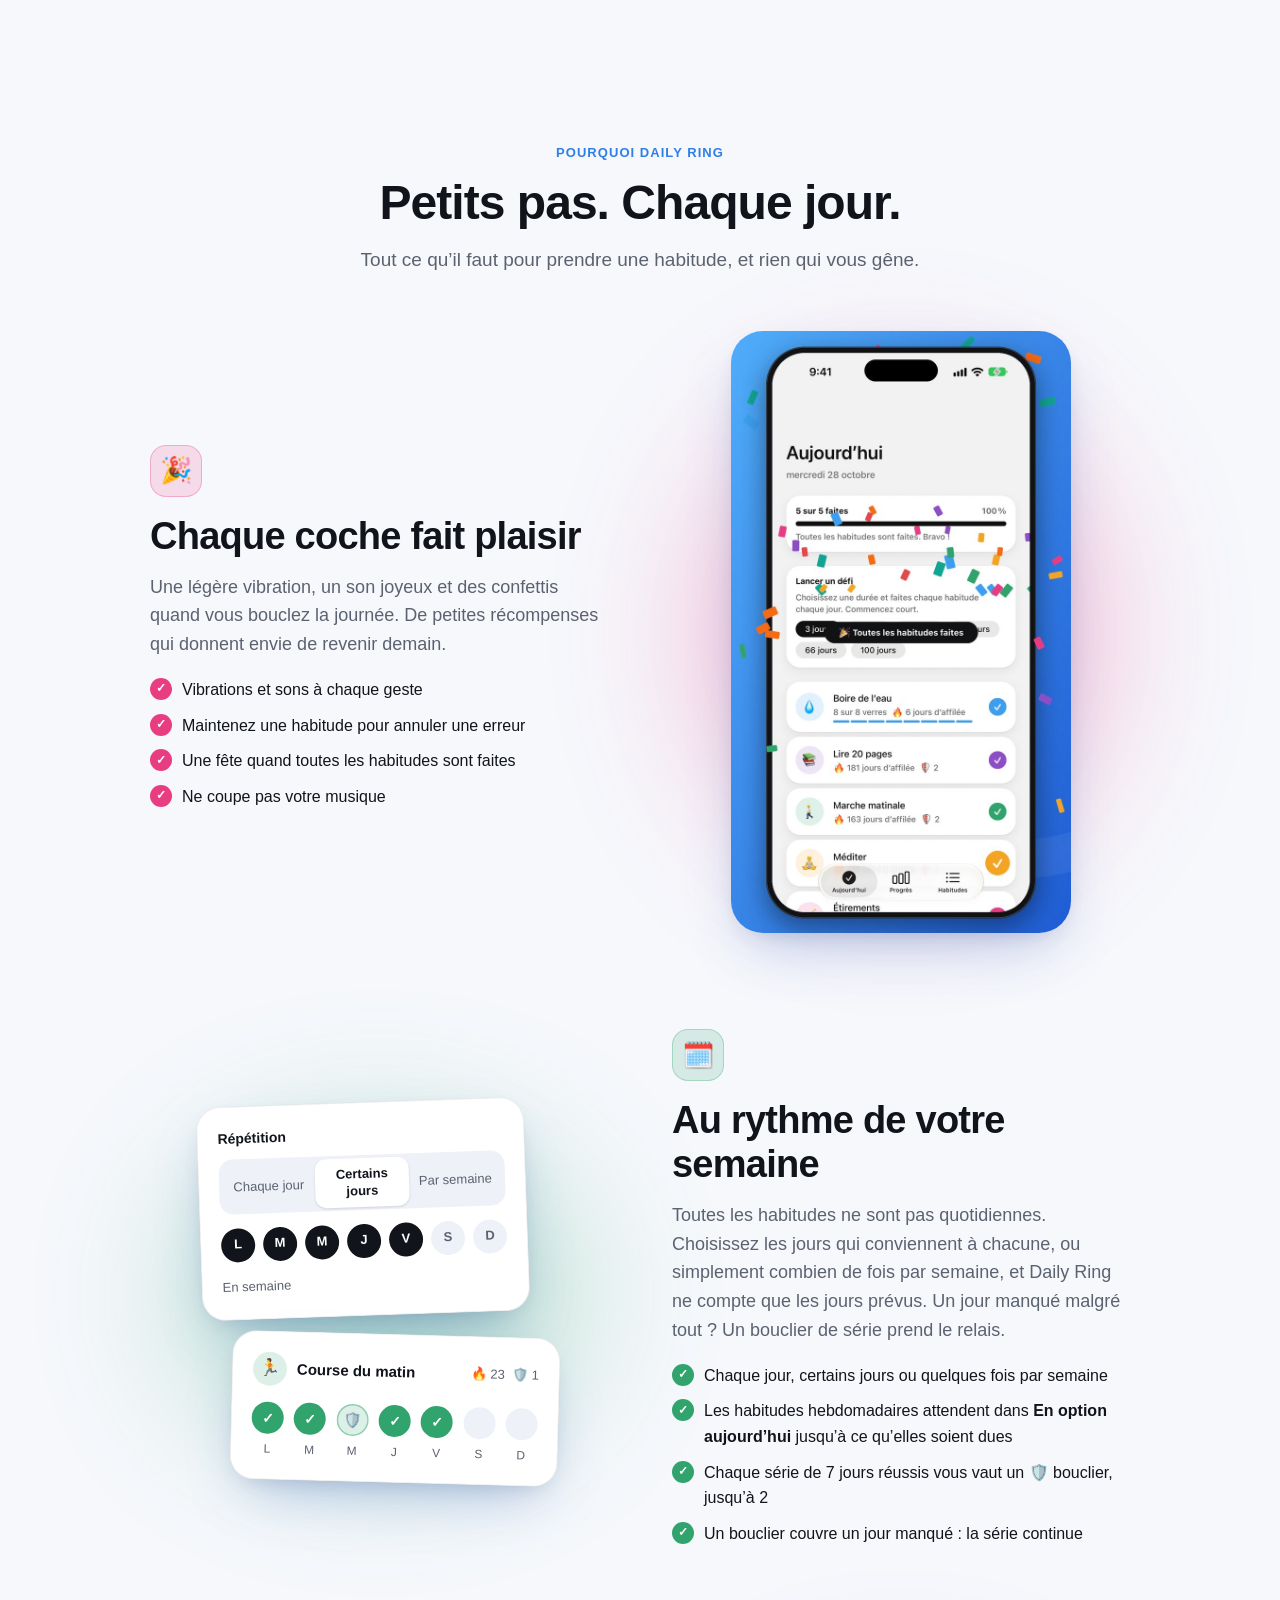
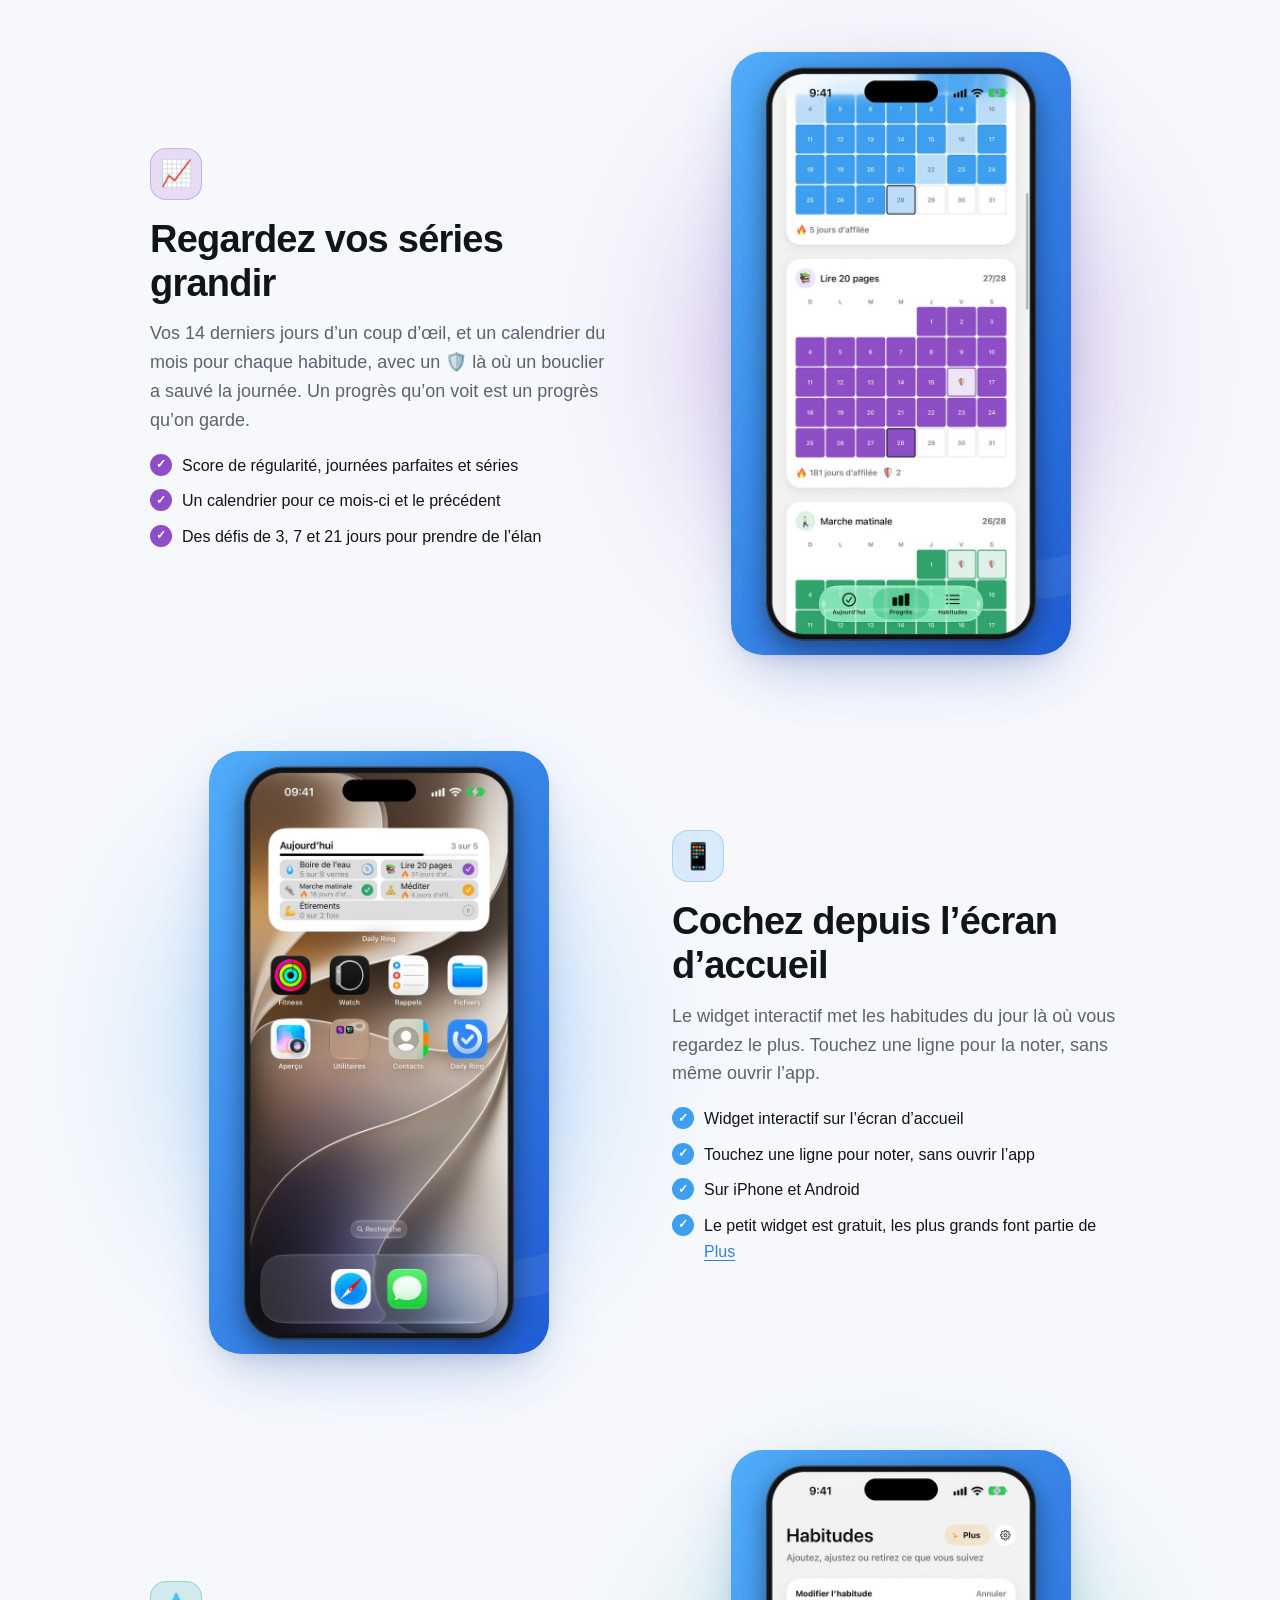
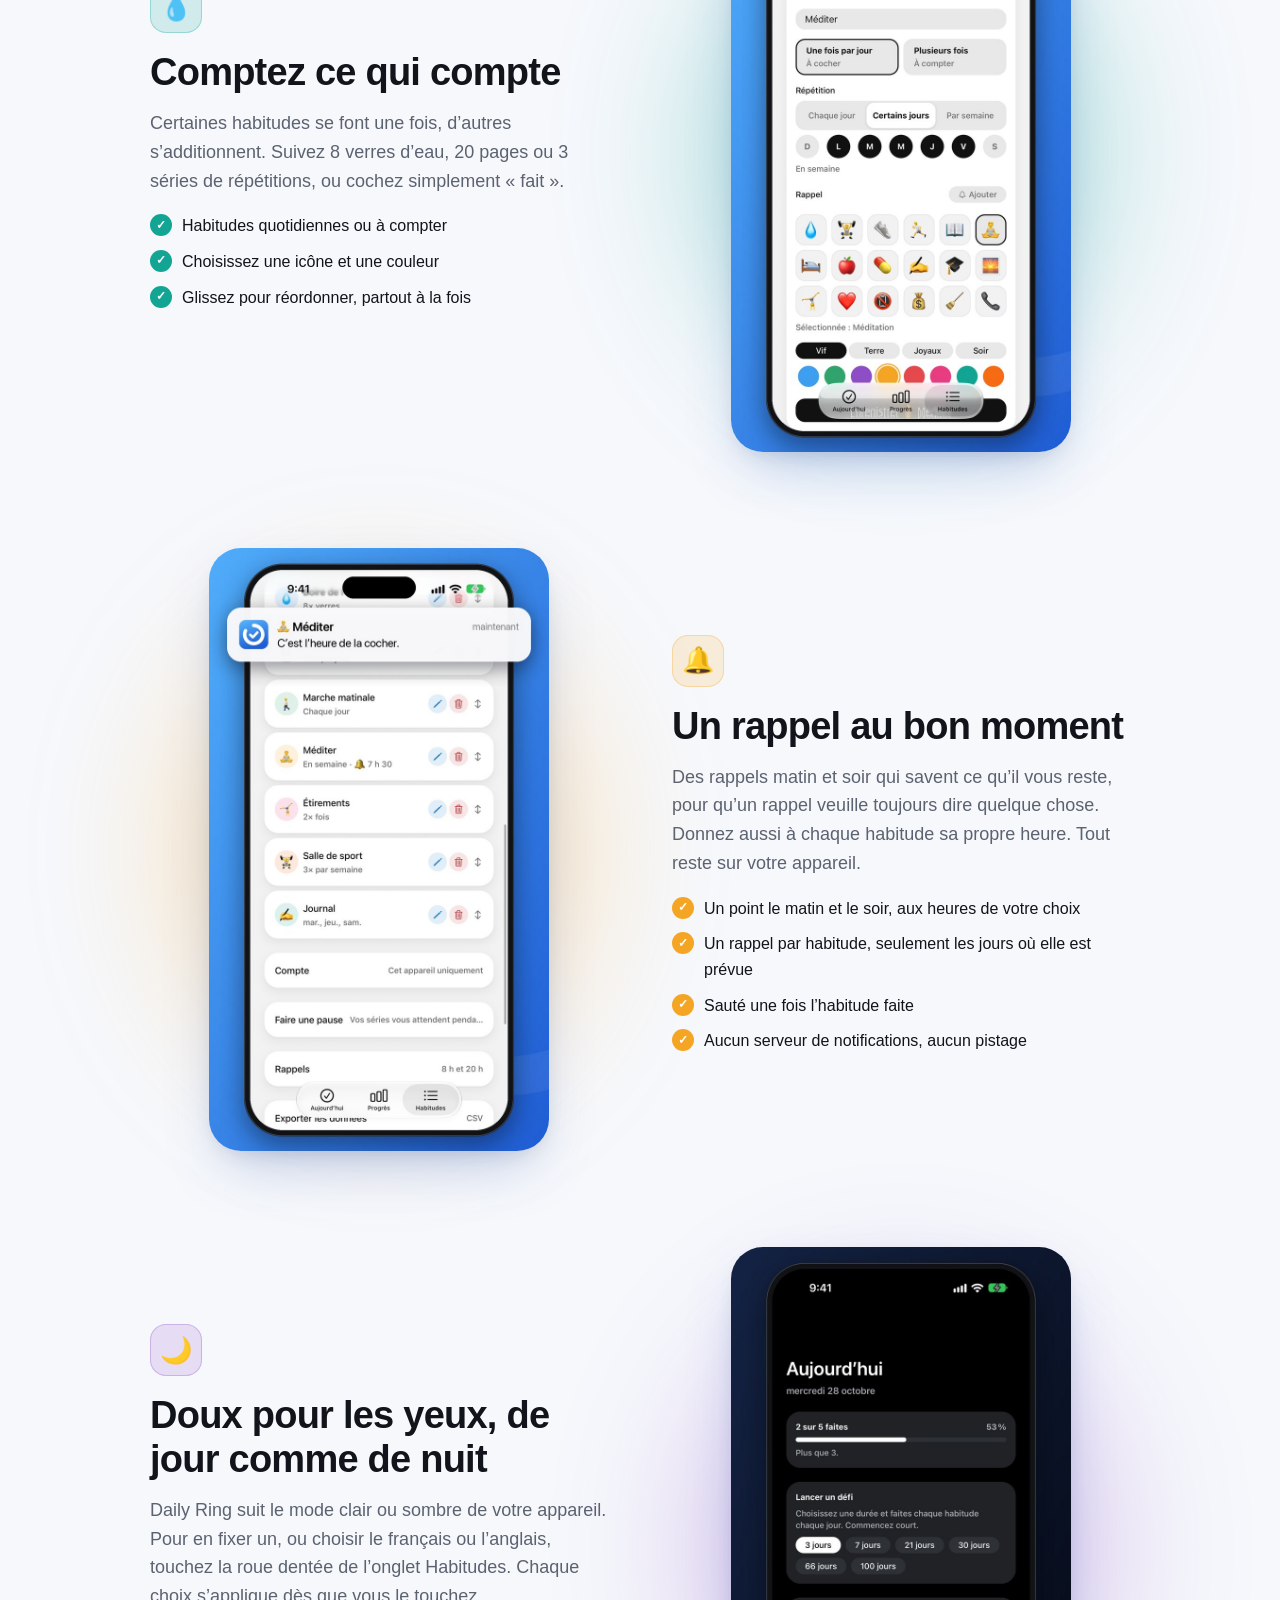
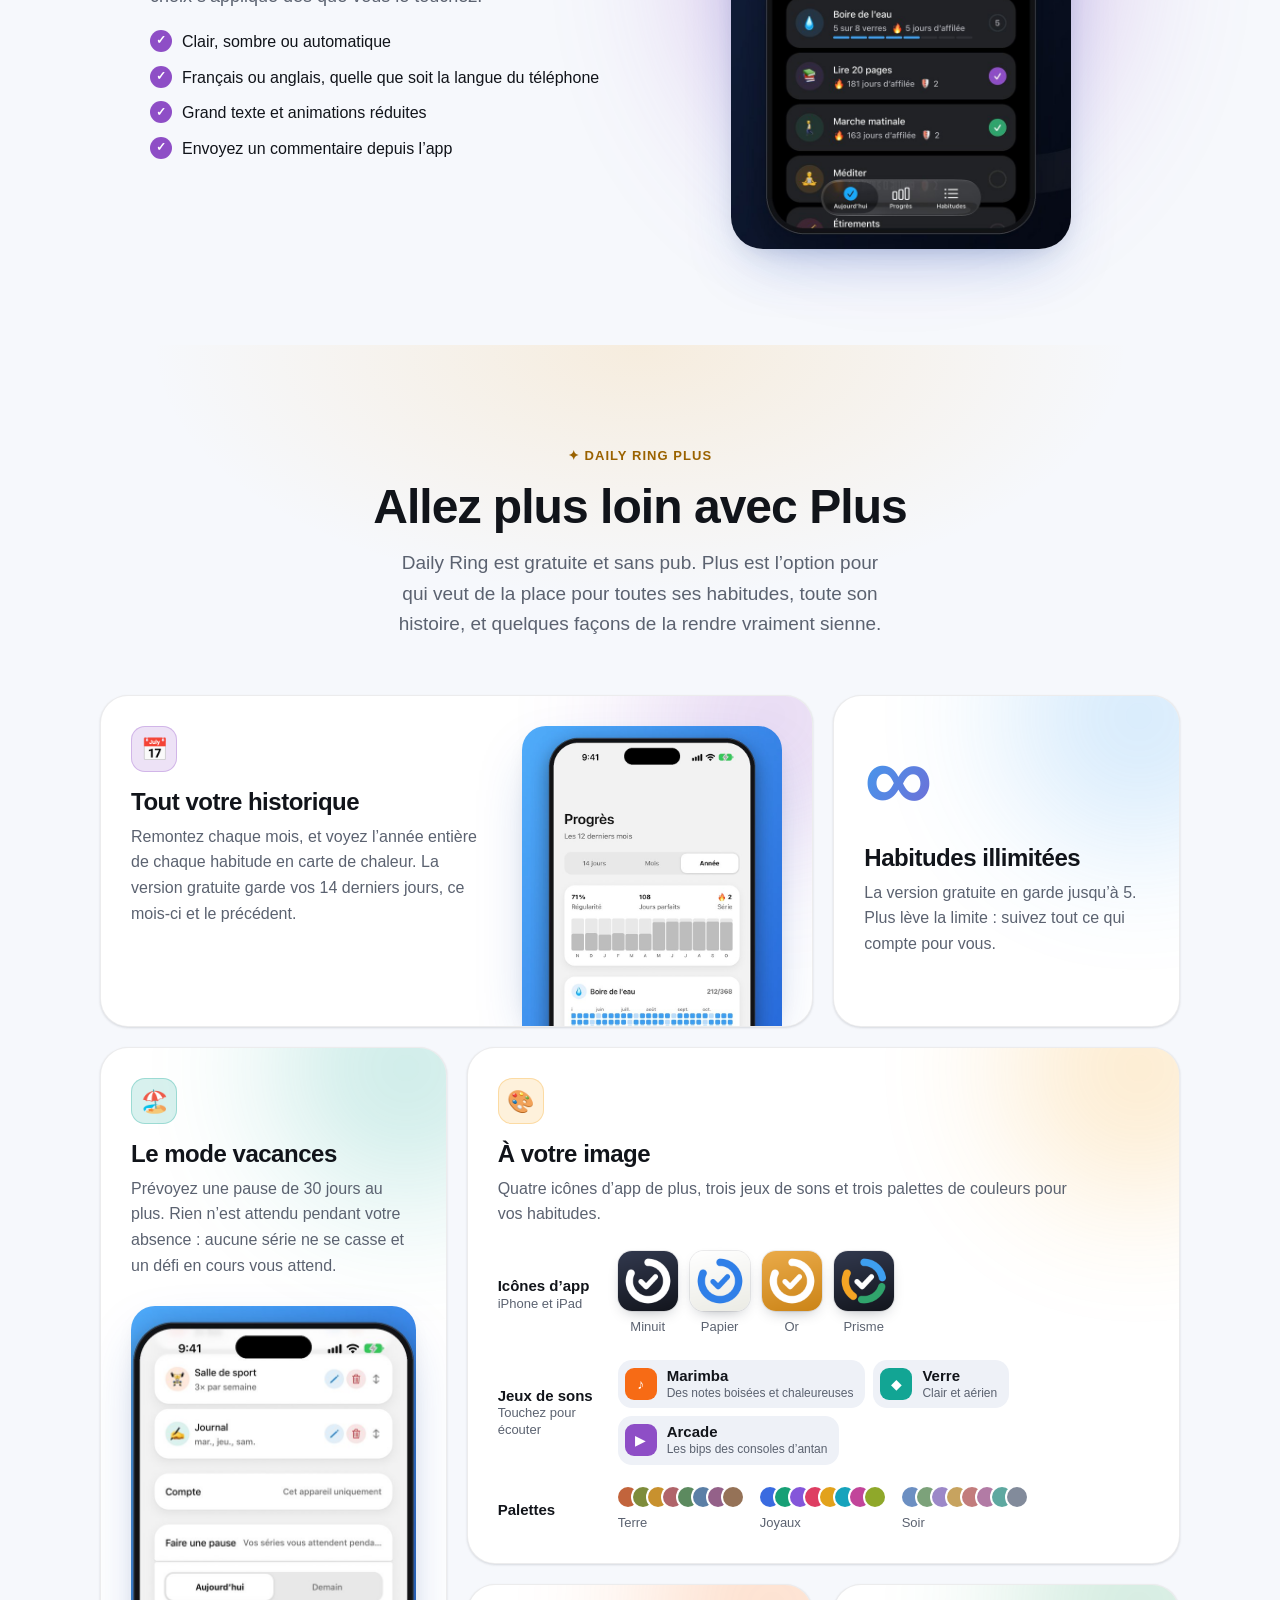
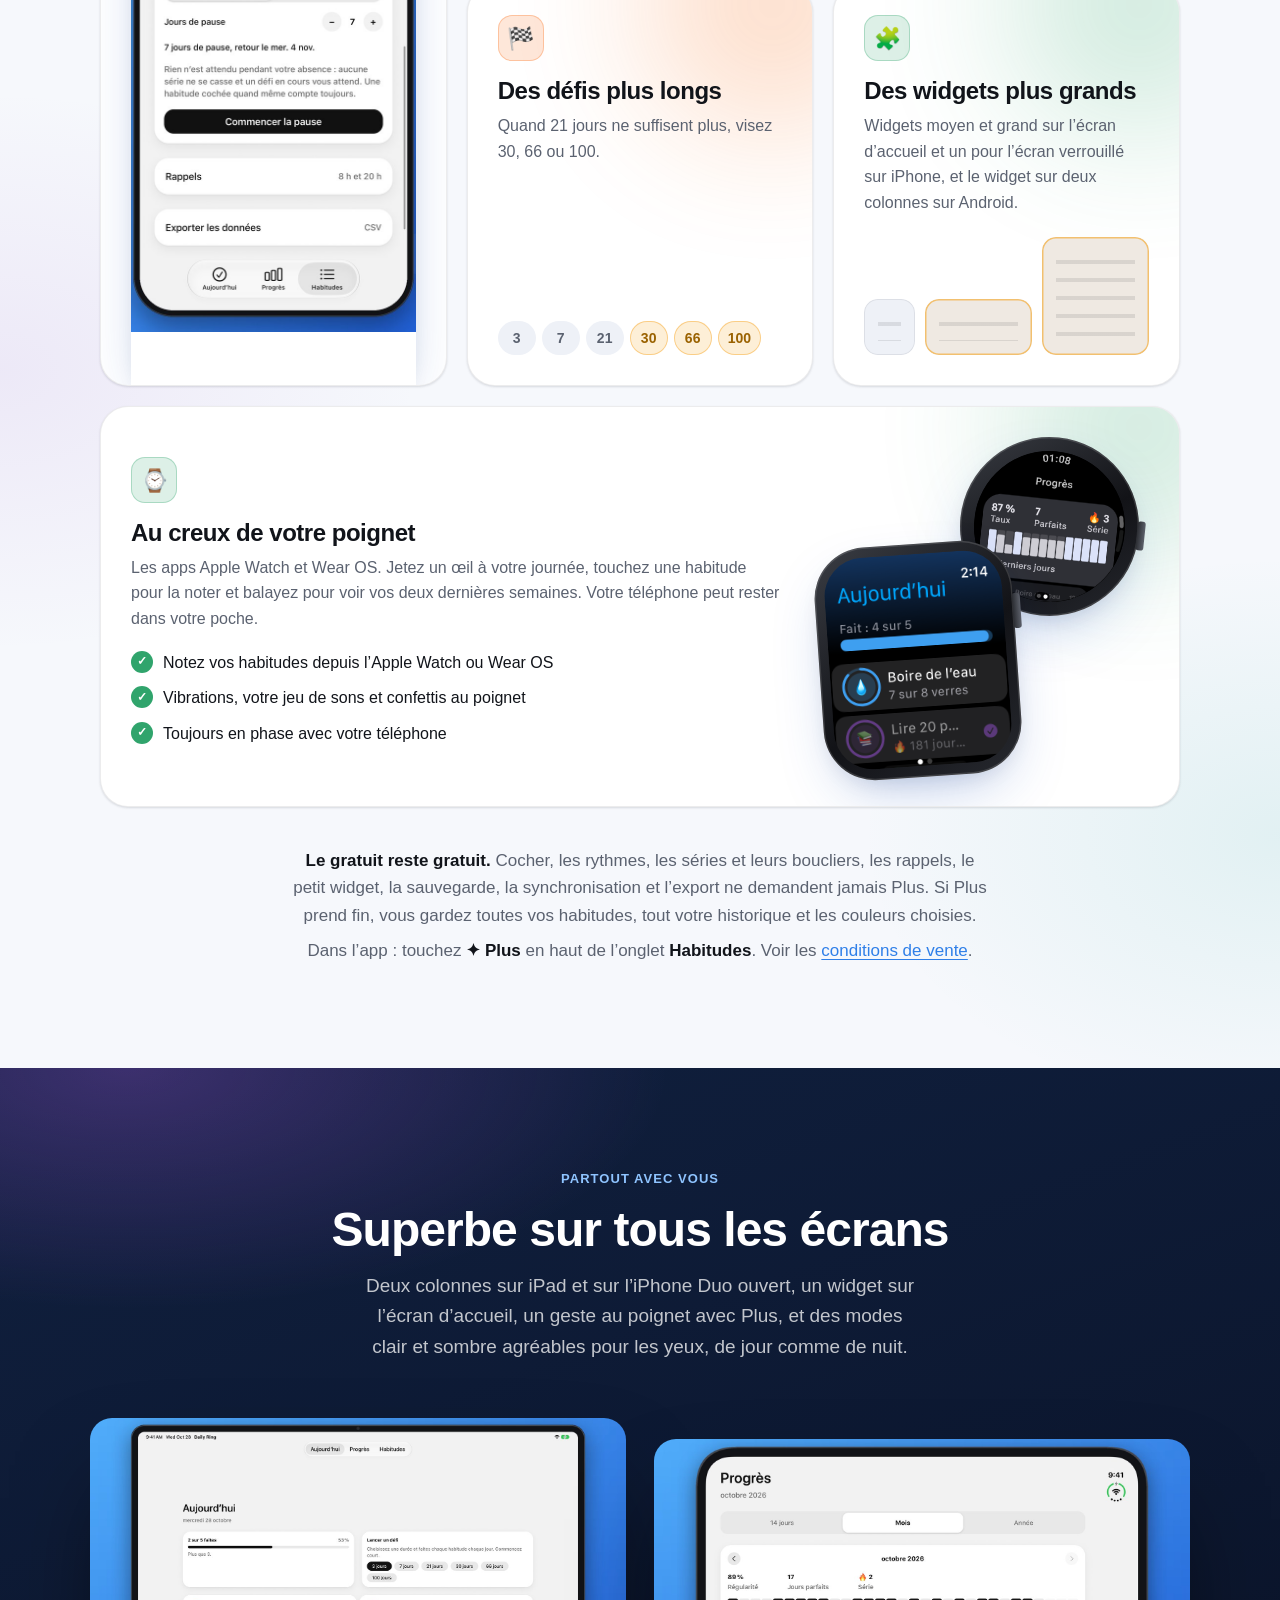
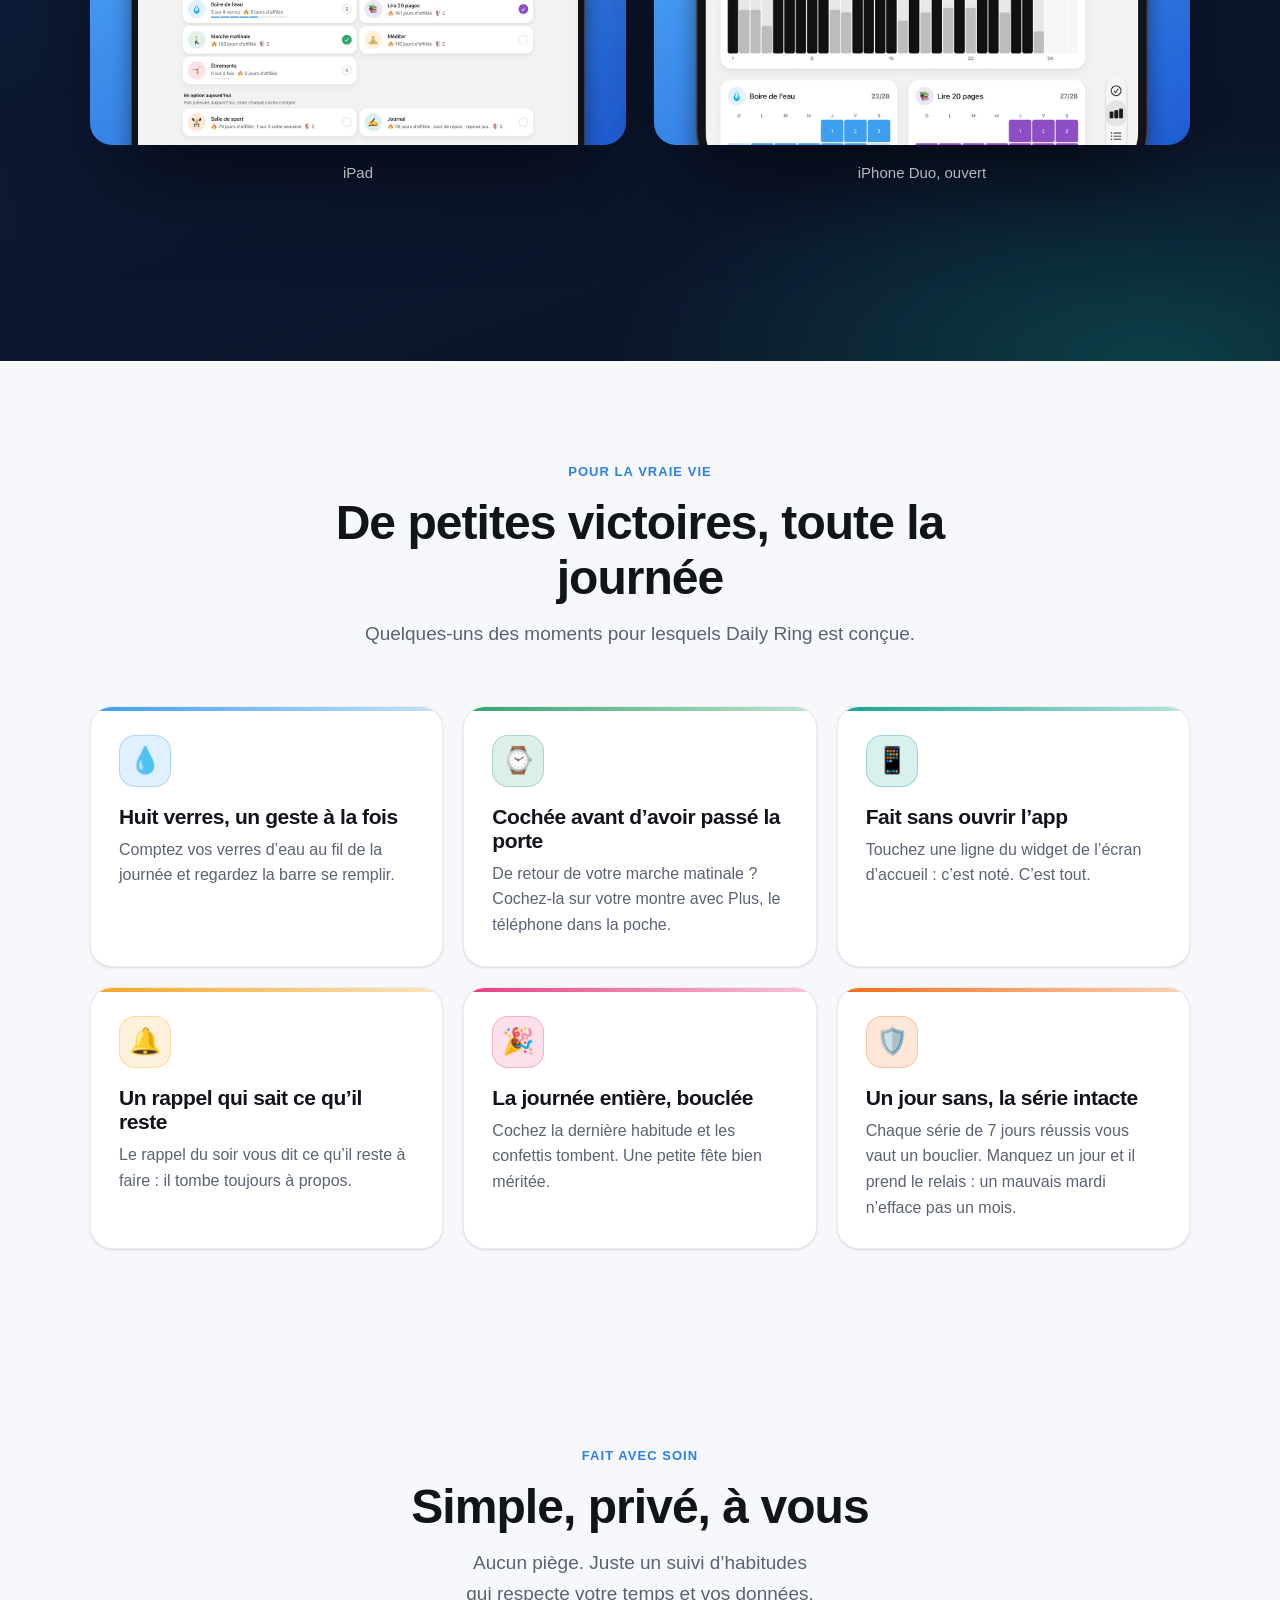
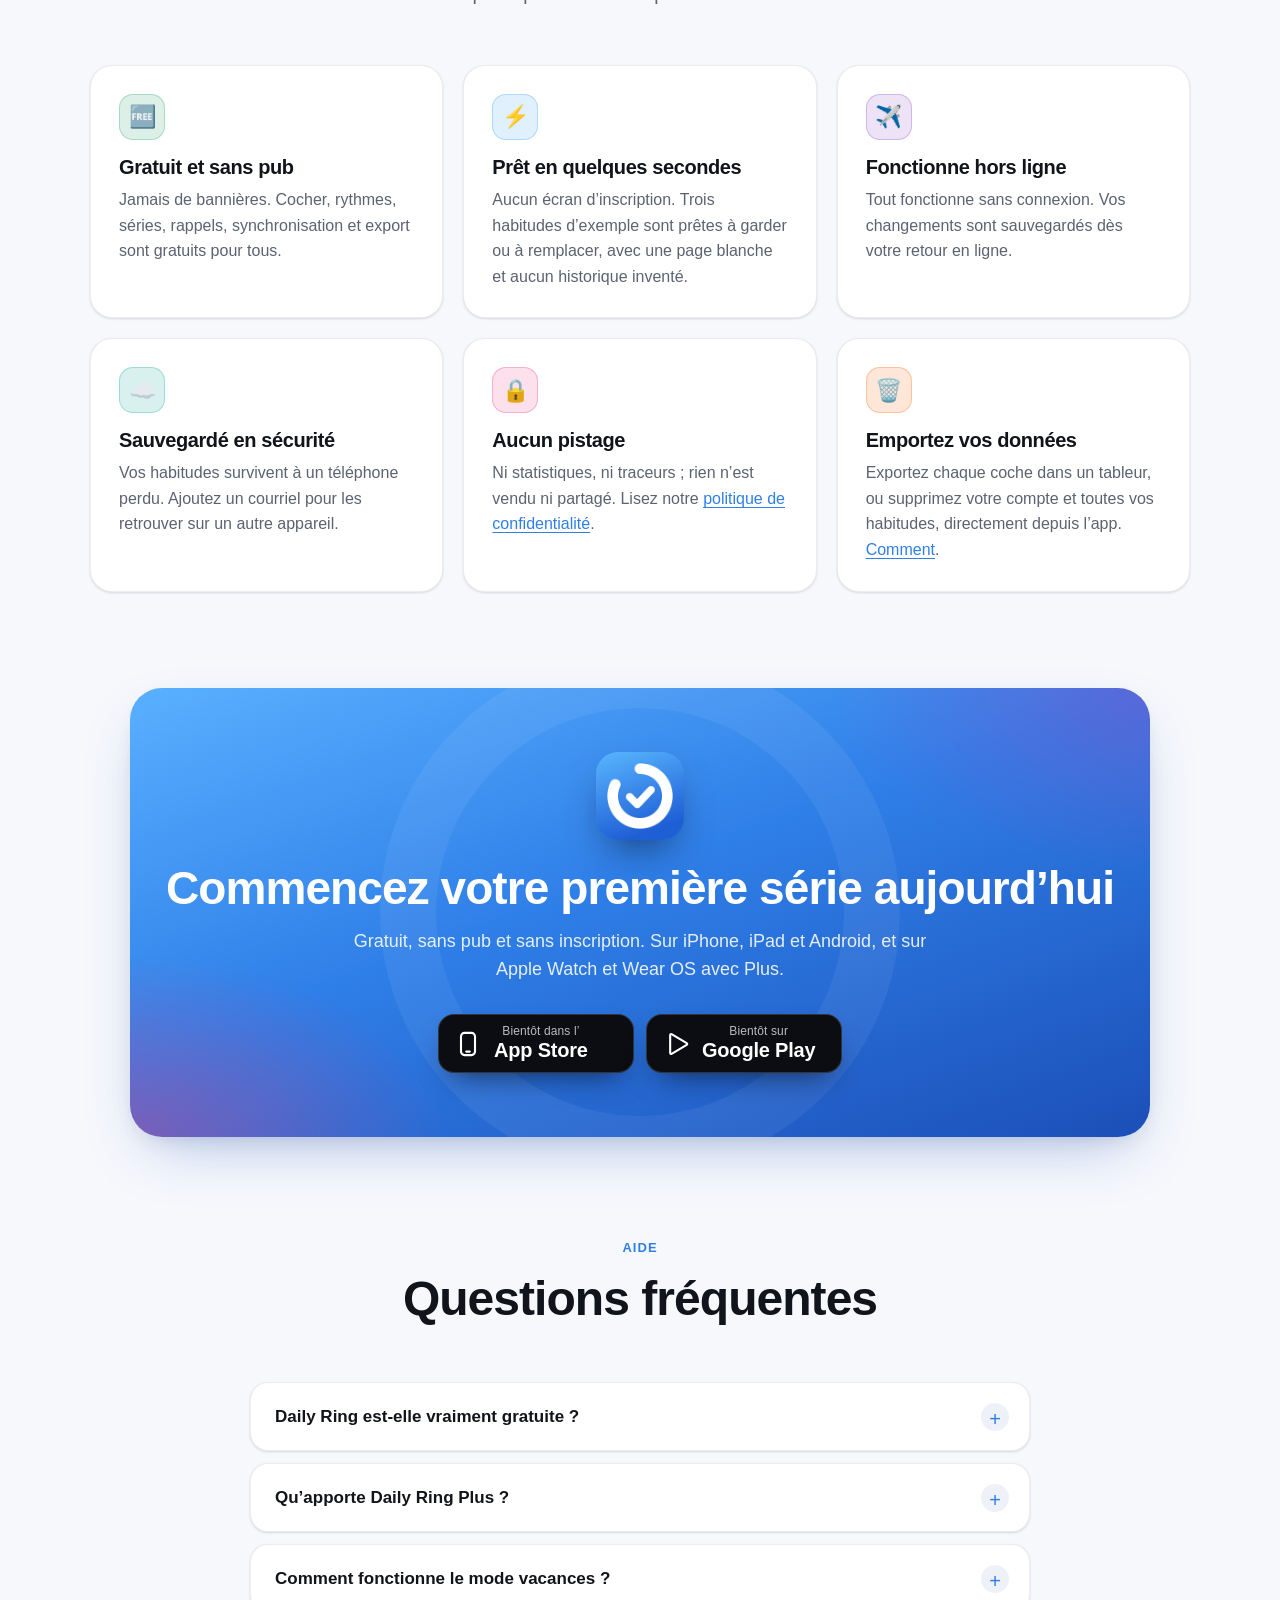
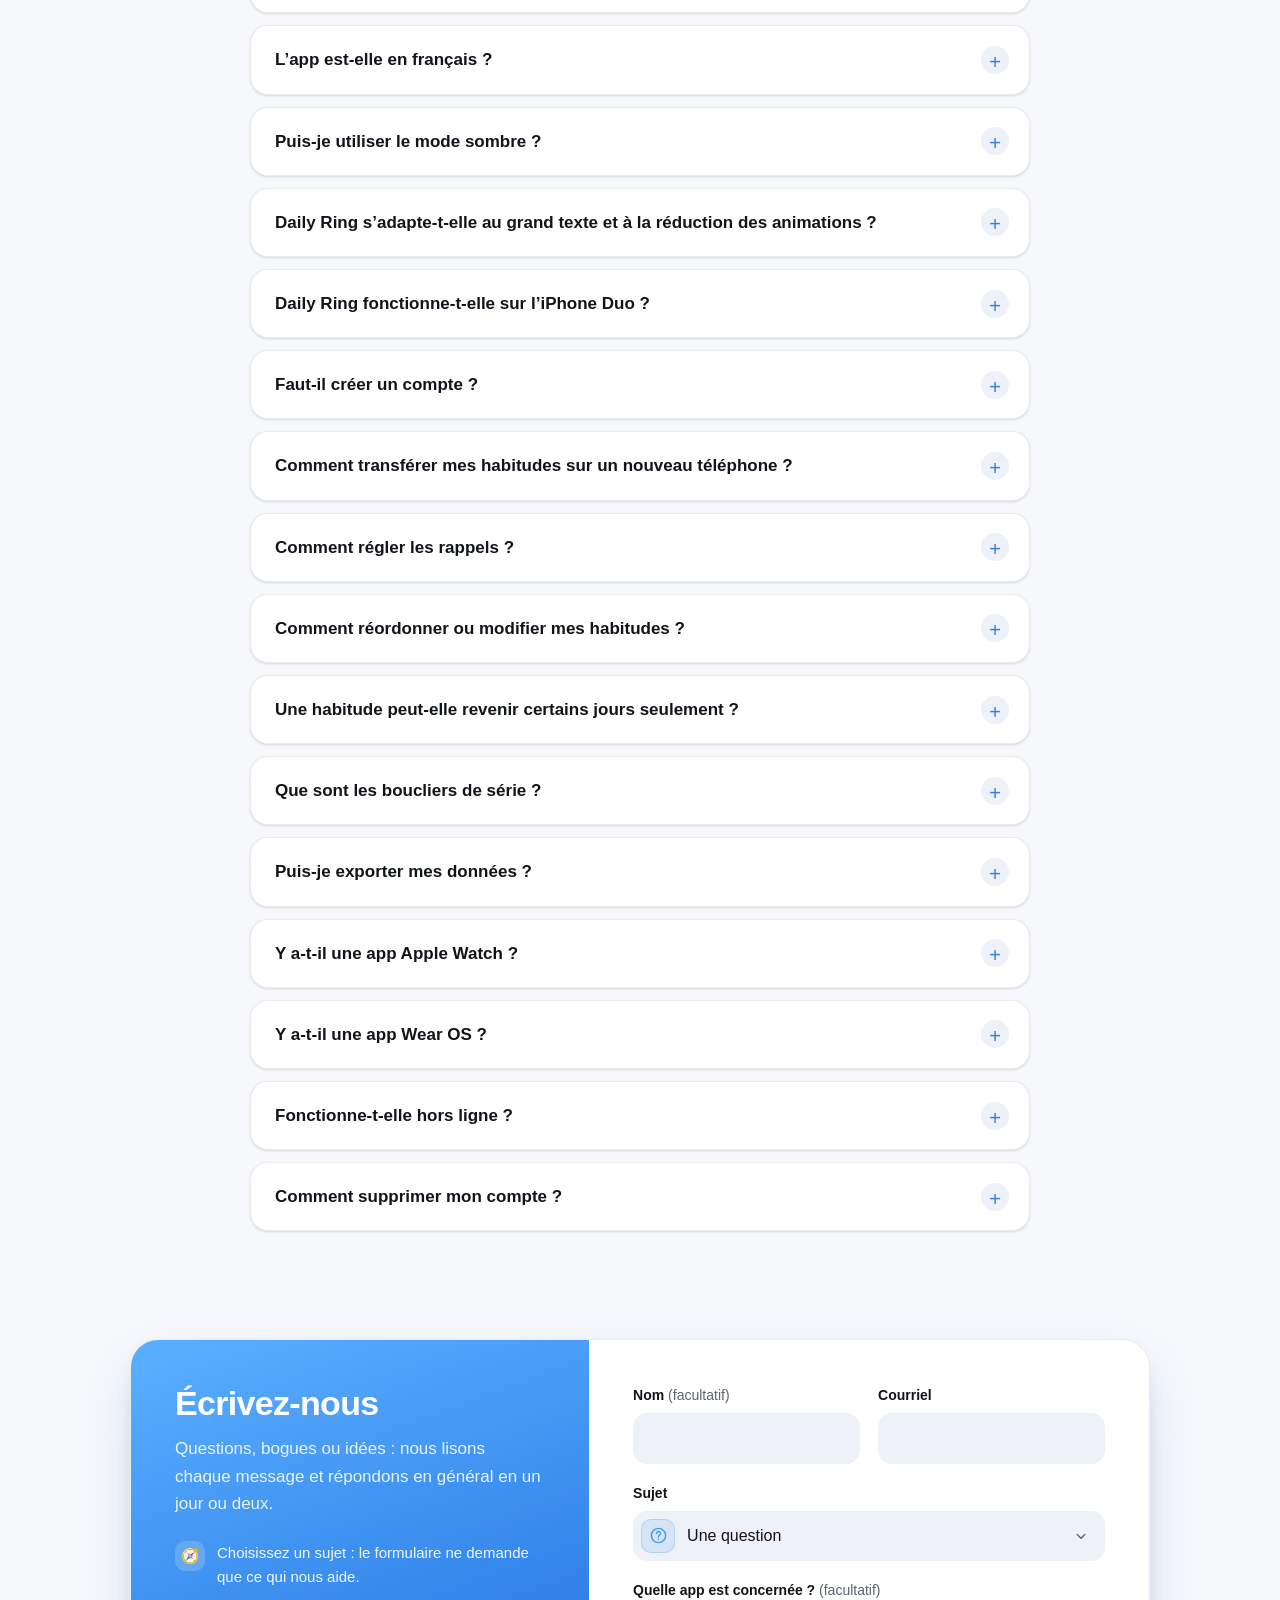
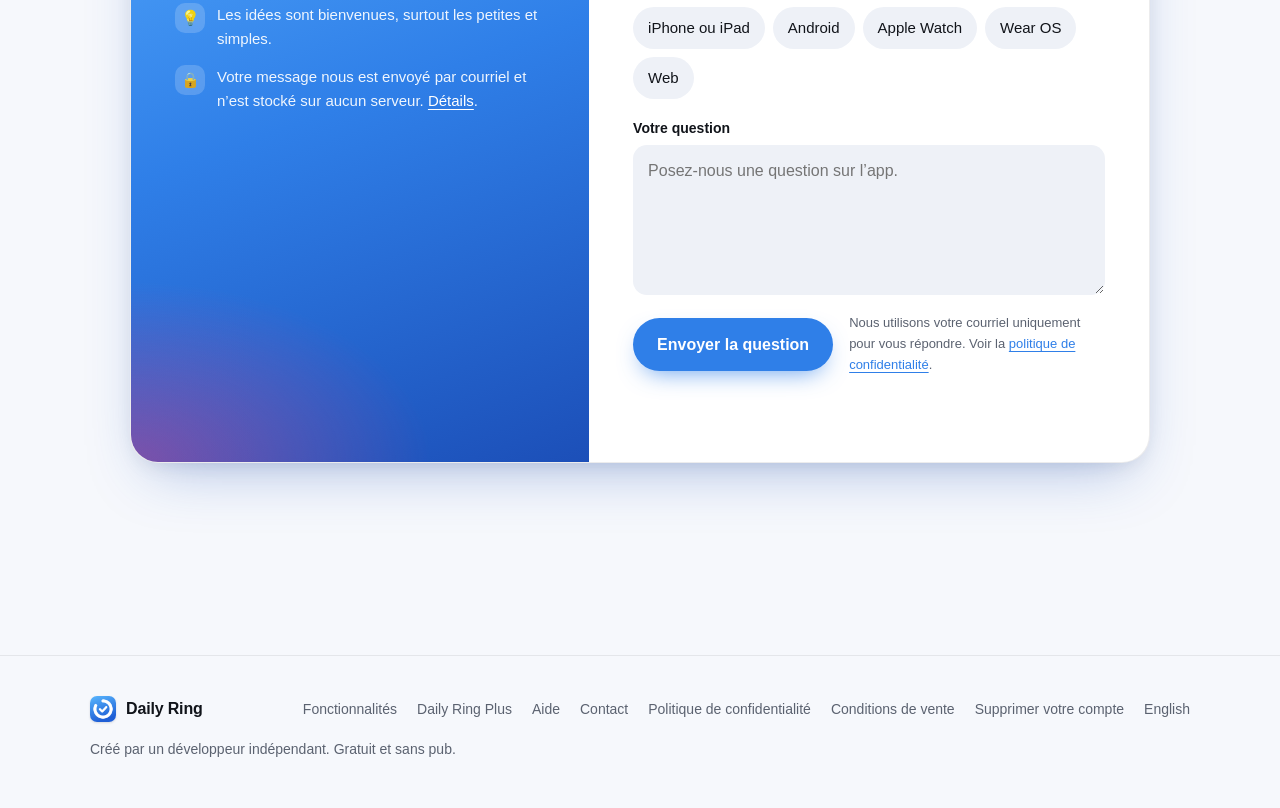
==== commit 044e9bdc: "feat: say Daily Ring follows larger text and Reduce Motion - A tick in the "Easy on the eyes" featur" ====
--- a/fr/index.html
+++ b/fr/index.html
@@ -377,6 +377,7 @@
               <ul class="ticks">
                 <li>Clair, sombre ou automatique</li>
                 <li>Français ou anglais, quelle que soit la langue du téléphone</li>
+                <li>Grand texte et animations réduites</li>
                 <li>Envoyez un commentaire depuis l’app</li>
               </ul>
             </div>
@@ -794,6 +795,18 @@
                 Daily Ring seule, touchez la roue dentée de l’onglet <strong>Habitudes</strong> et
                 choisissez <strong>Clair</strong>, <strong>Sombre</strong> ou
                 <strong>Automatique</strong> sous <strong>Apparence</strong>.
+              </p>
+            </details>
+            <details>
+              <summary>Daily Ring s’adapte-t-elle au grand texte et à la réduction des animations ?</summary>
+              <p>
+                Oui. Daily Ring suit la taille de texte de votre appareil, jusqu’aux plus grandes
+                tailles d’accessibilité : le texte grandit jusqu’au double, et ce qui tient côte à
+                côte s’empile, pour qu’aucun mot ne soit coupé en deux. Avec
+                <strong>Réduire les animations</strong> (ou <strong>Supprimer les animations</strong>
+                sur Android), les confettis disparaissent, la célébration apparaît en fondu au lieu
+                de rebondir, et l’écran d’ouverture reste immobile. L’app Apple Watch se passe aussi
+                de ses confettis.
               </p>
             </details>
             <details>
--- a/styles.css
+++ b/styles.css
@@ -3024,3 +3024,48 @@
     transform: none;
   }
 }
+
+/* Email confirmation outcome, shown once on landing from the link (site.js). */
+.auth-notice {
+  position: fixed;
+  z-index: 100;
+  left: 50%;
+  bottom: 24px;
+  transform: translateX(-50%);
+  width: min(440px, calc(100% - 32px));
+  display: flex;
+  gap: 12px;
+  align-items: flex-start;
+  padding: 16px 16px 16px 20px;
+  border-radius: var(--radius);
+  border: 1px solid var(--border);
+  border-left: 5px solid var(--ok);
+  background: var(--bg-elev);
+  color: var(--text);
+  box-shadow: var(--shadow-lg);
+}
+.auth-notice-expired {
+  border-left-color: var(--danger);
+}
+.auth-notice-step {
+  border-left-color: var(--brand);
+}
+.auth-notice div {
+  flex: 1;
+}
+.auth-notice p {
+  margin: 4px 0 0;
+  color: var(--muted);
+}
+.auth-notice-close {
+  flex: none;
+  width: 32px;
+  height: 32px;
+  border: 0;
+  border-radius: 50%;
+  background: var(--surface);
+  color: var(--muted);
+  font-size: 20px;
+  line-height: 1;
+  cursor: pointer;
+}
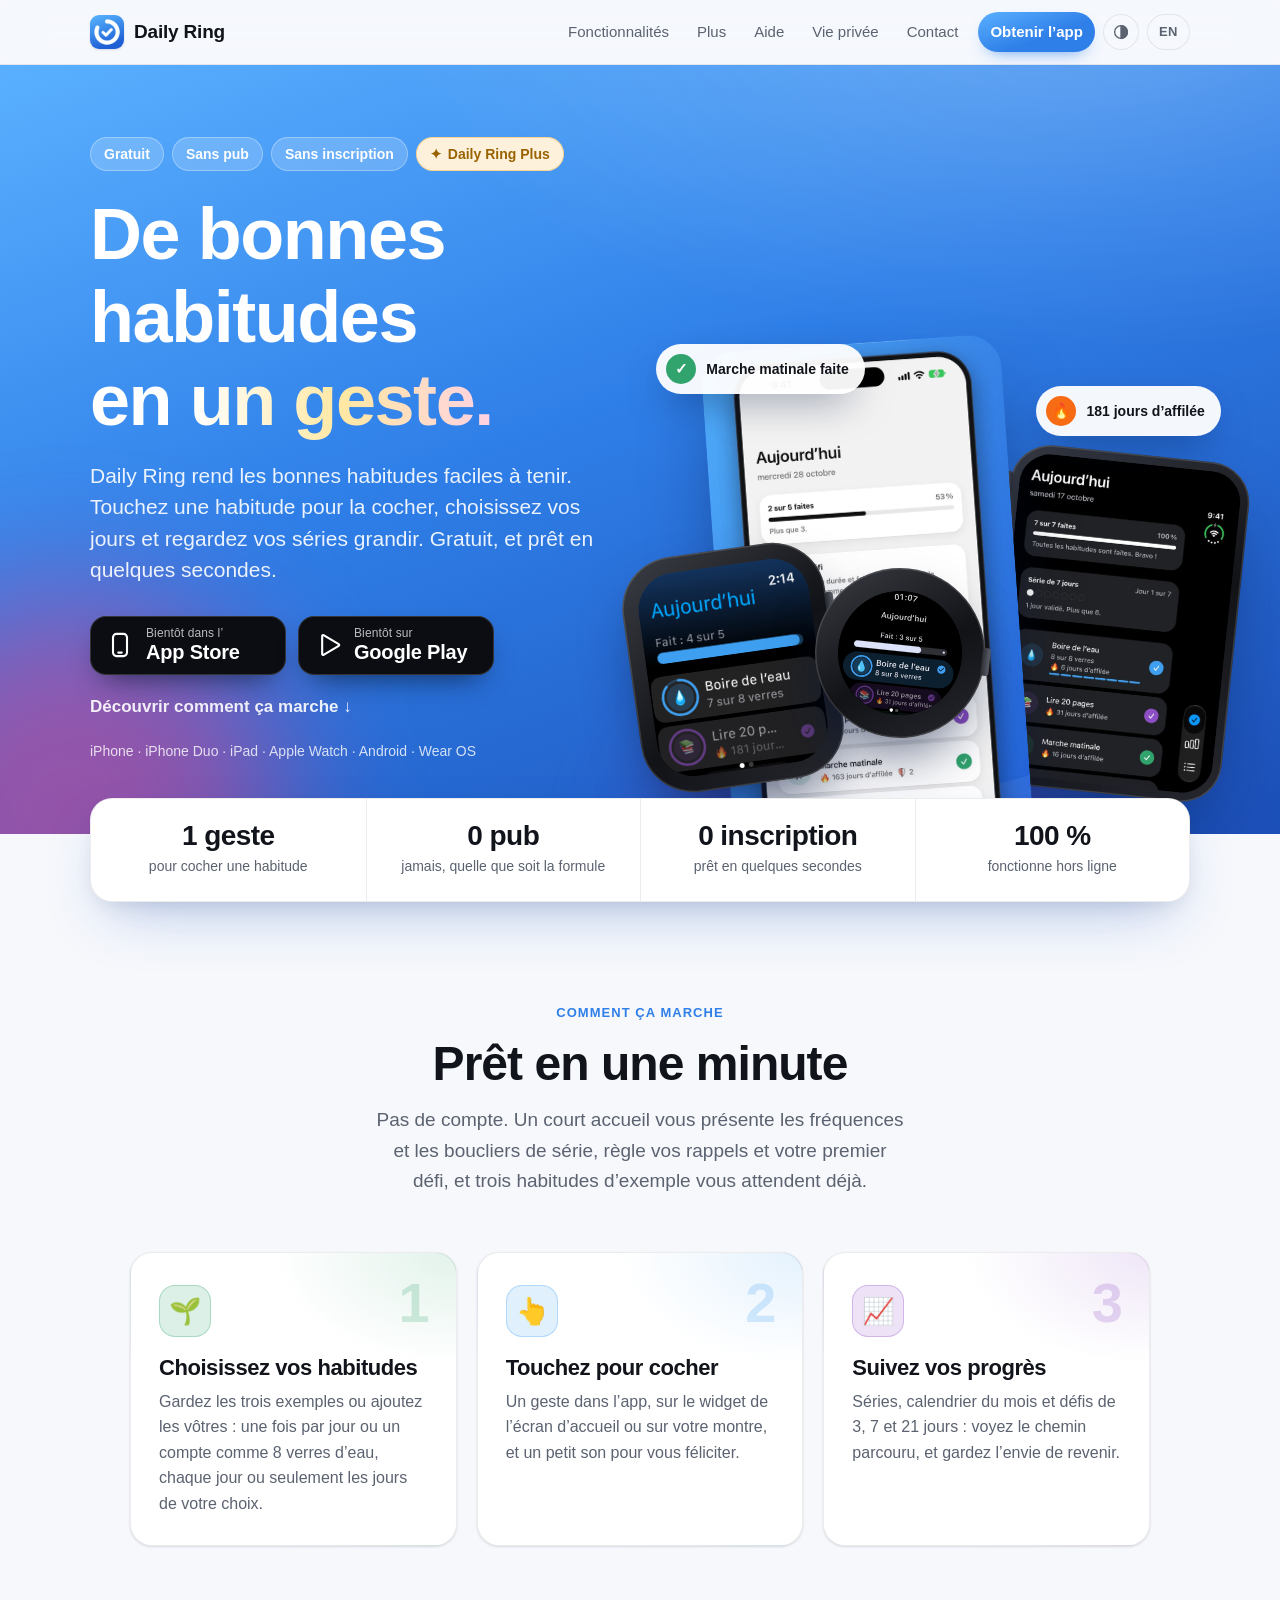
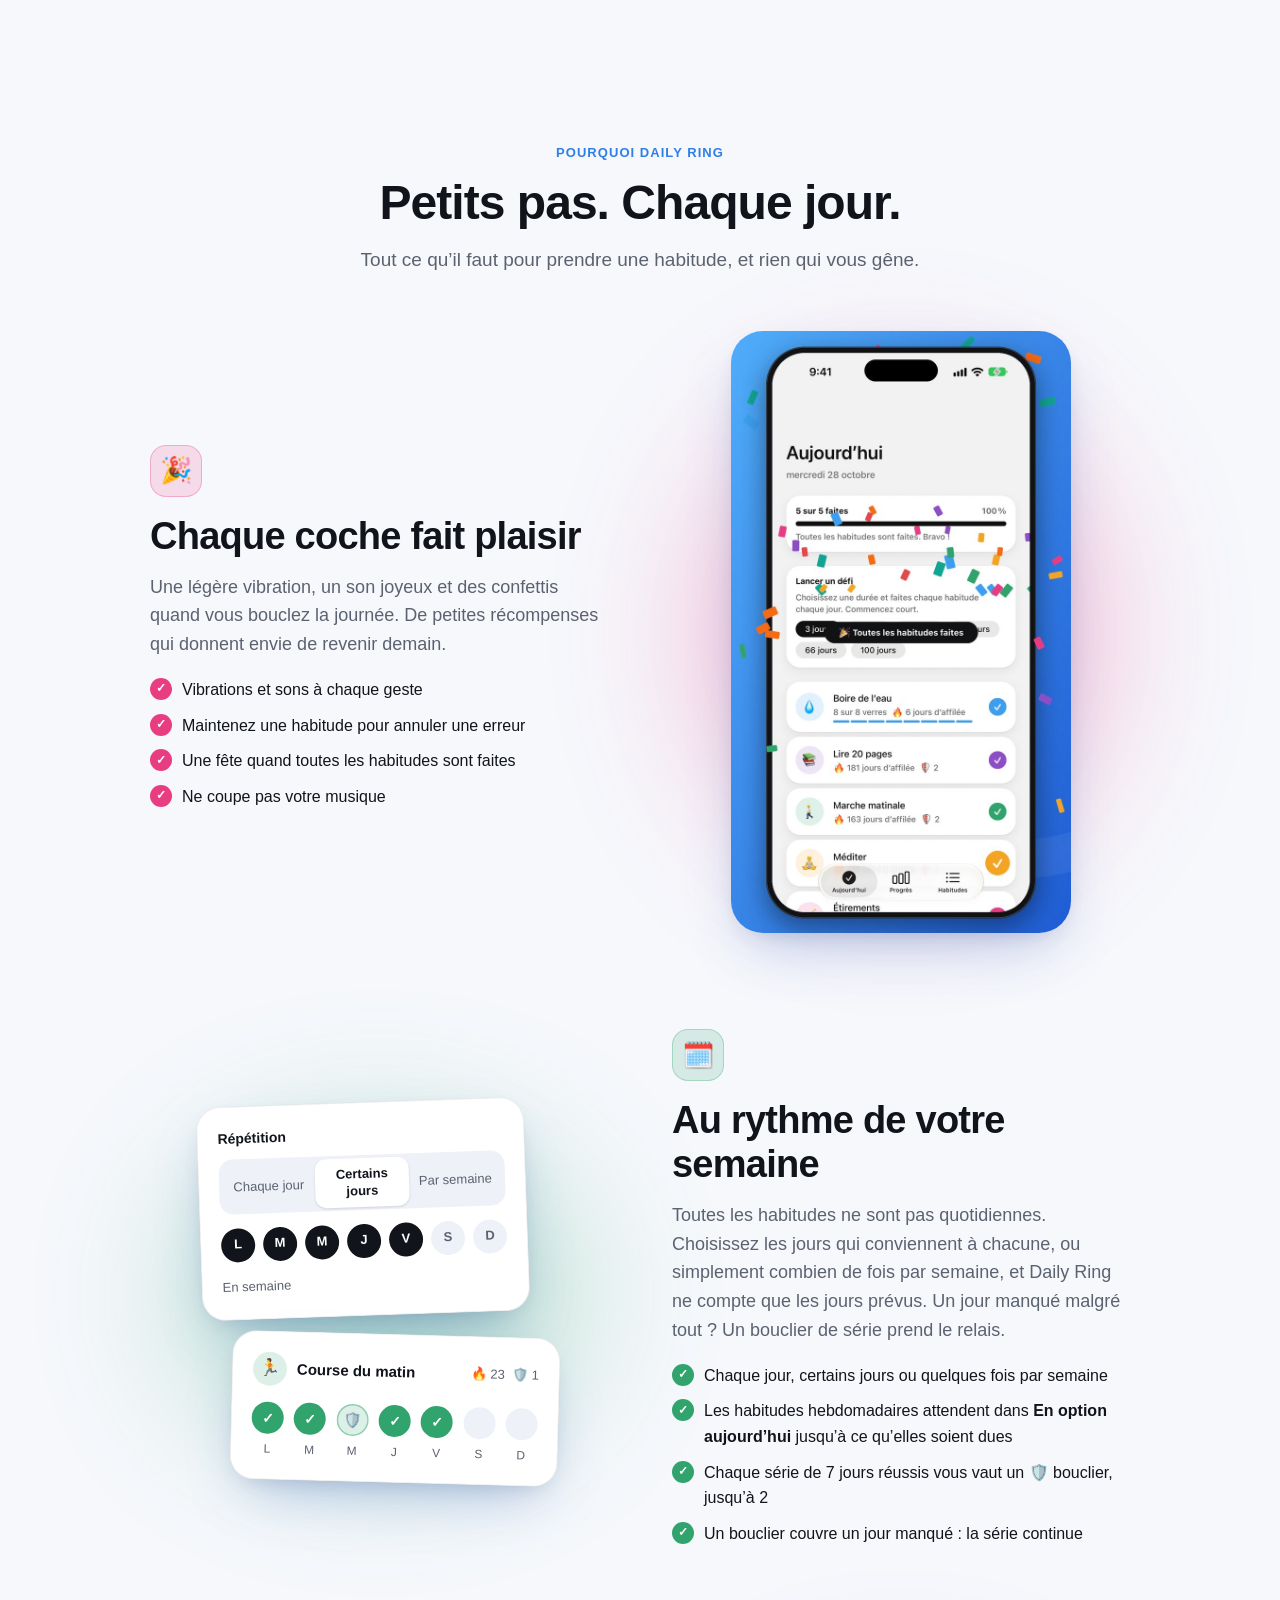
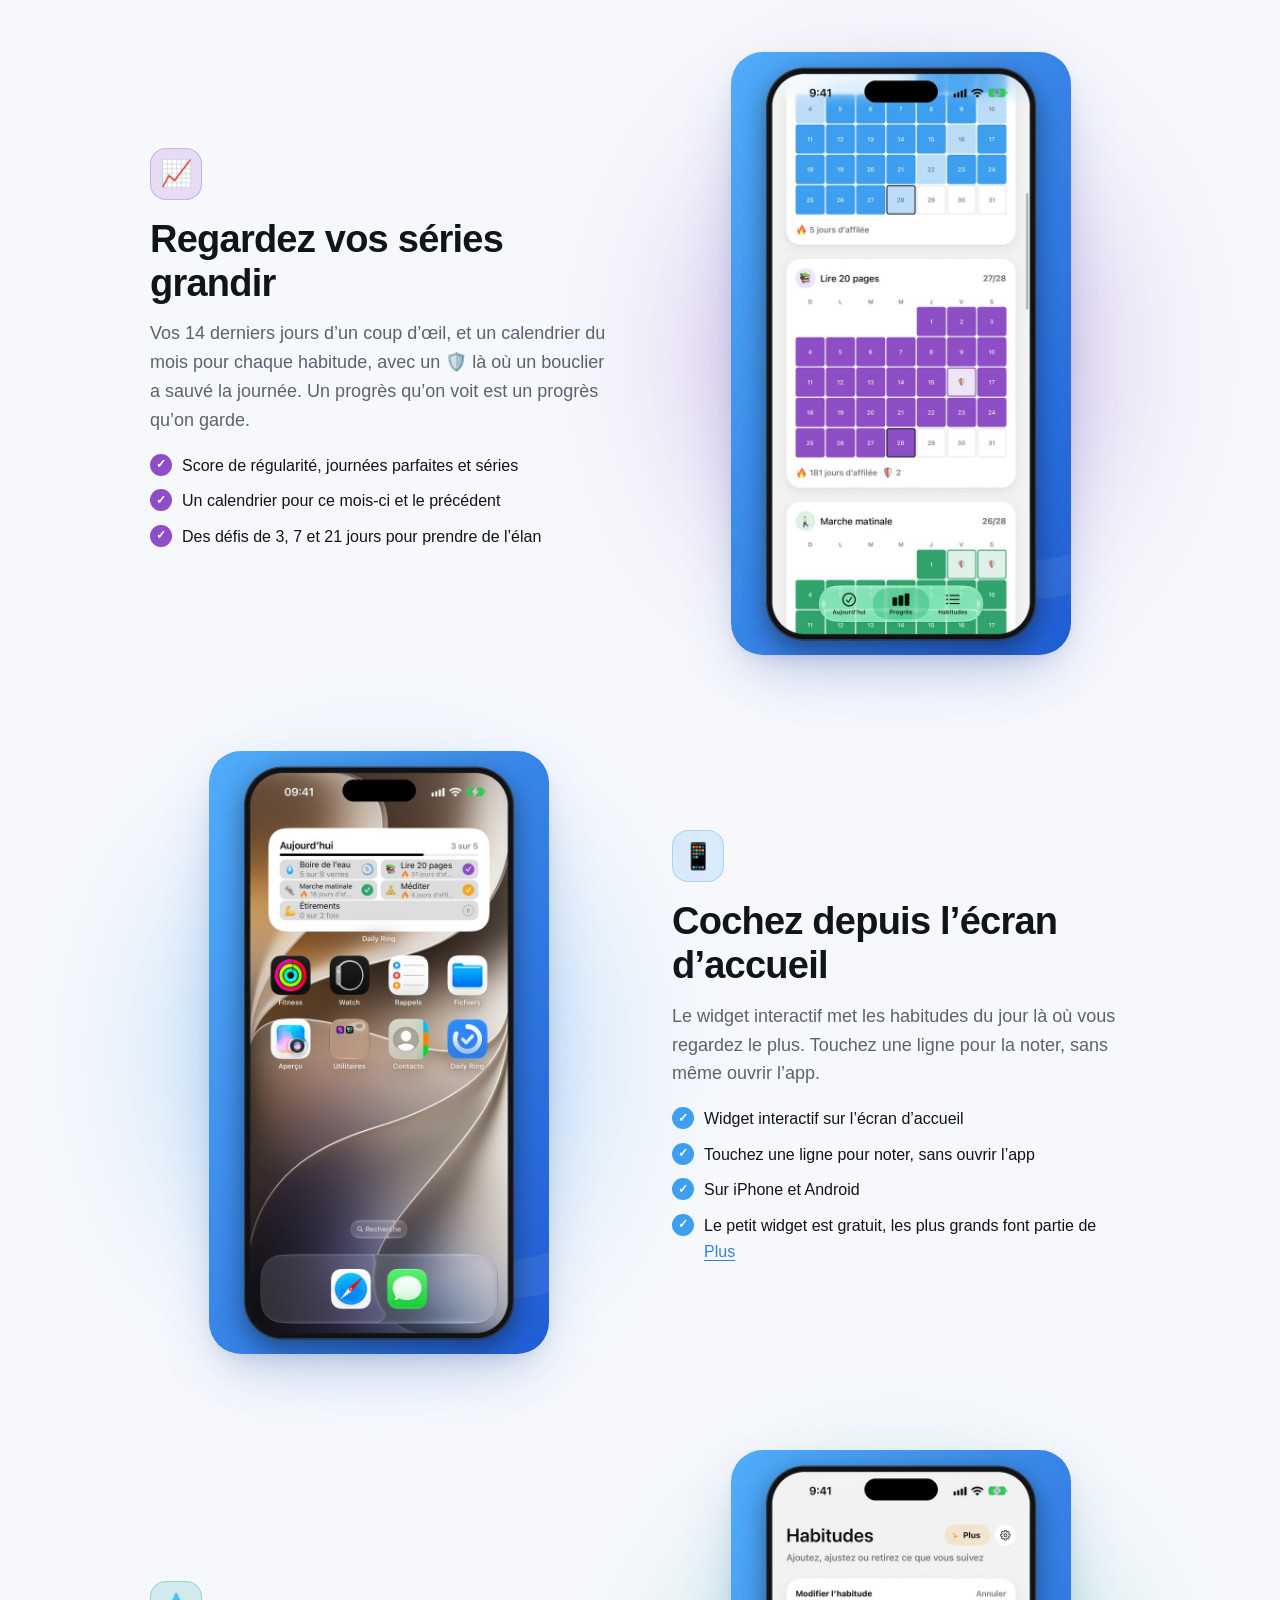
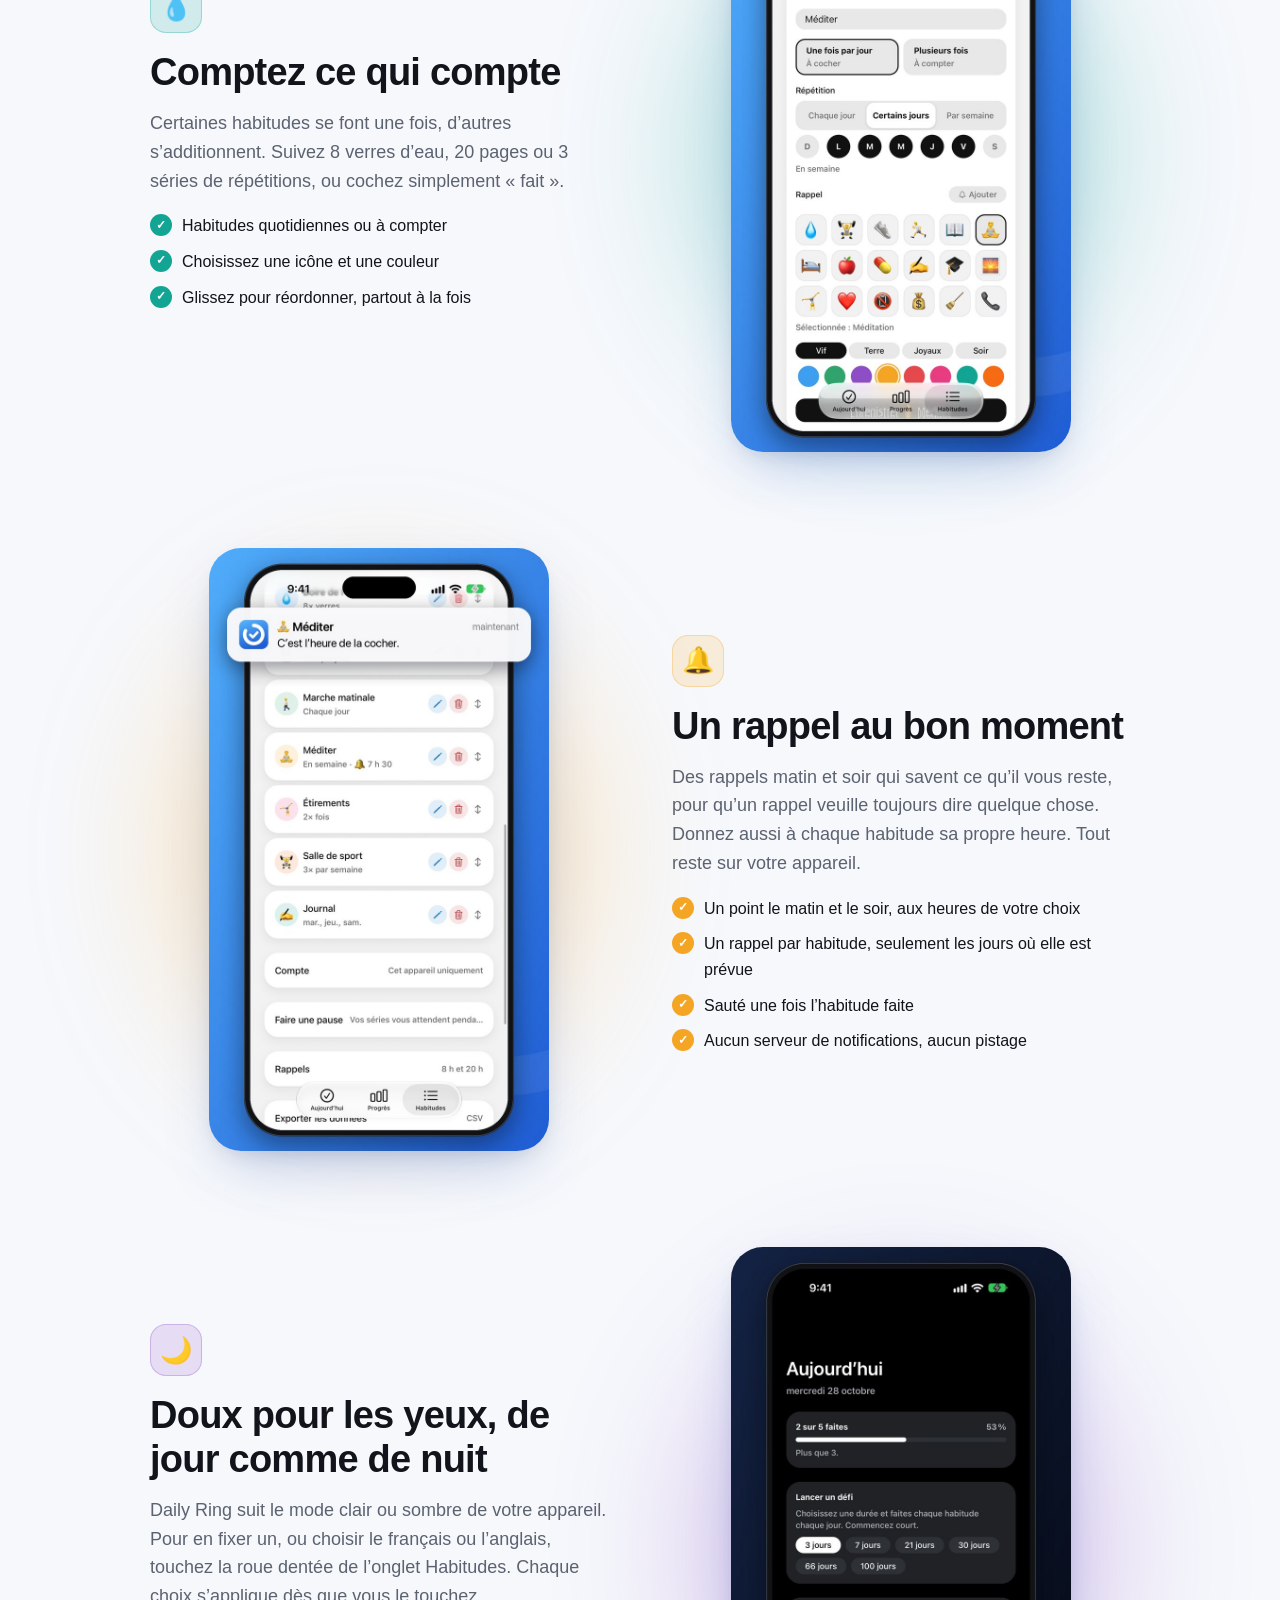
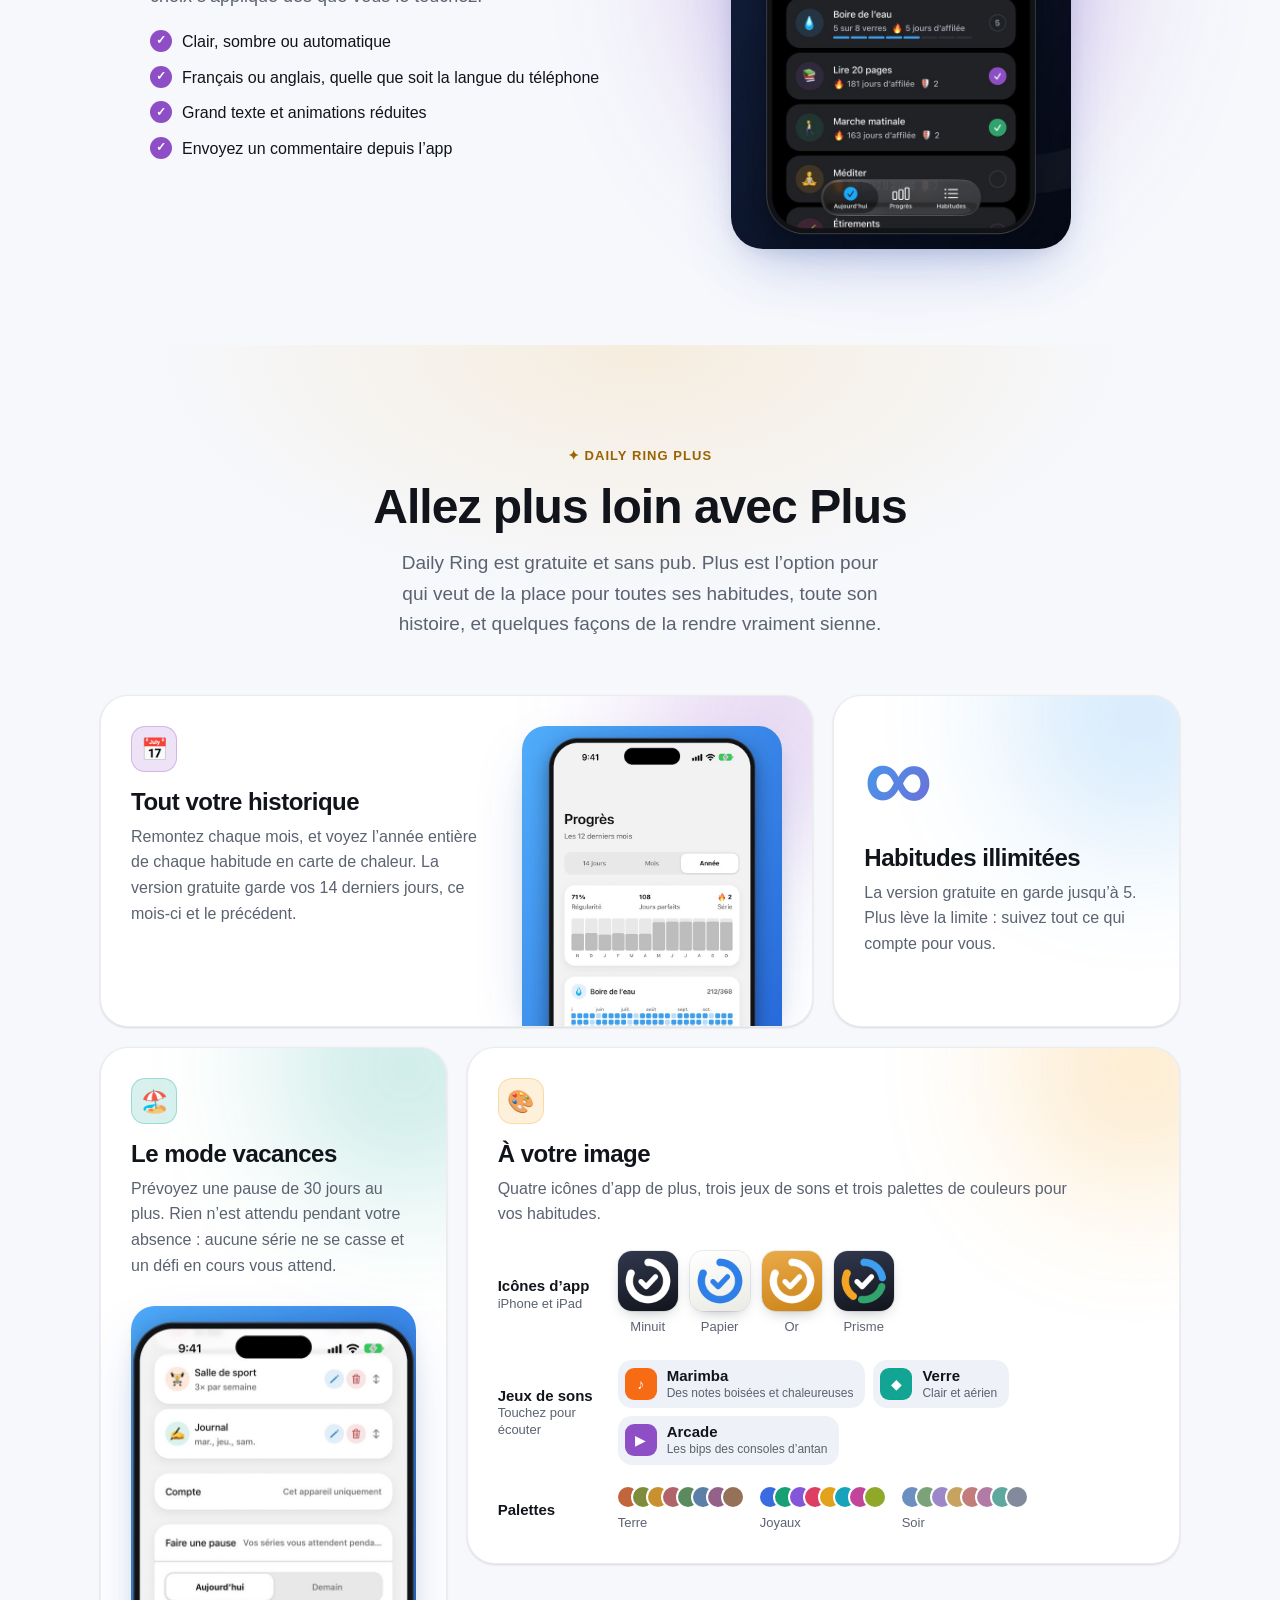
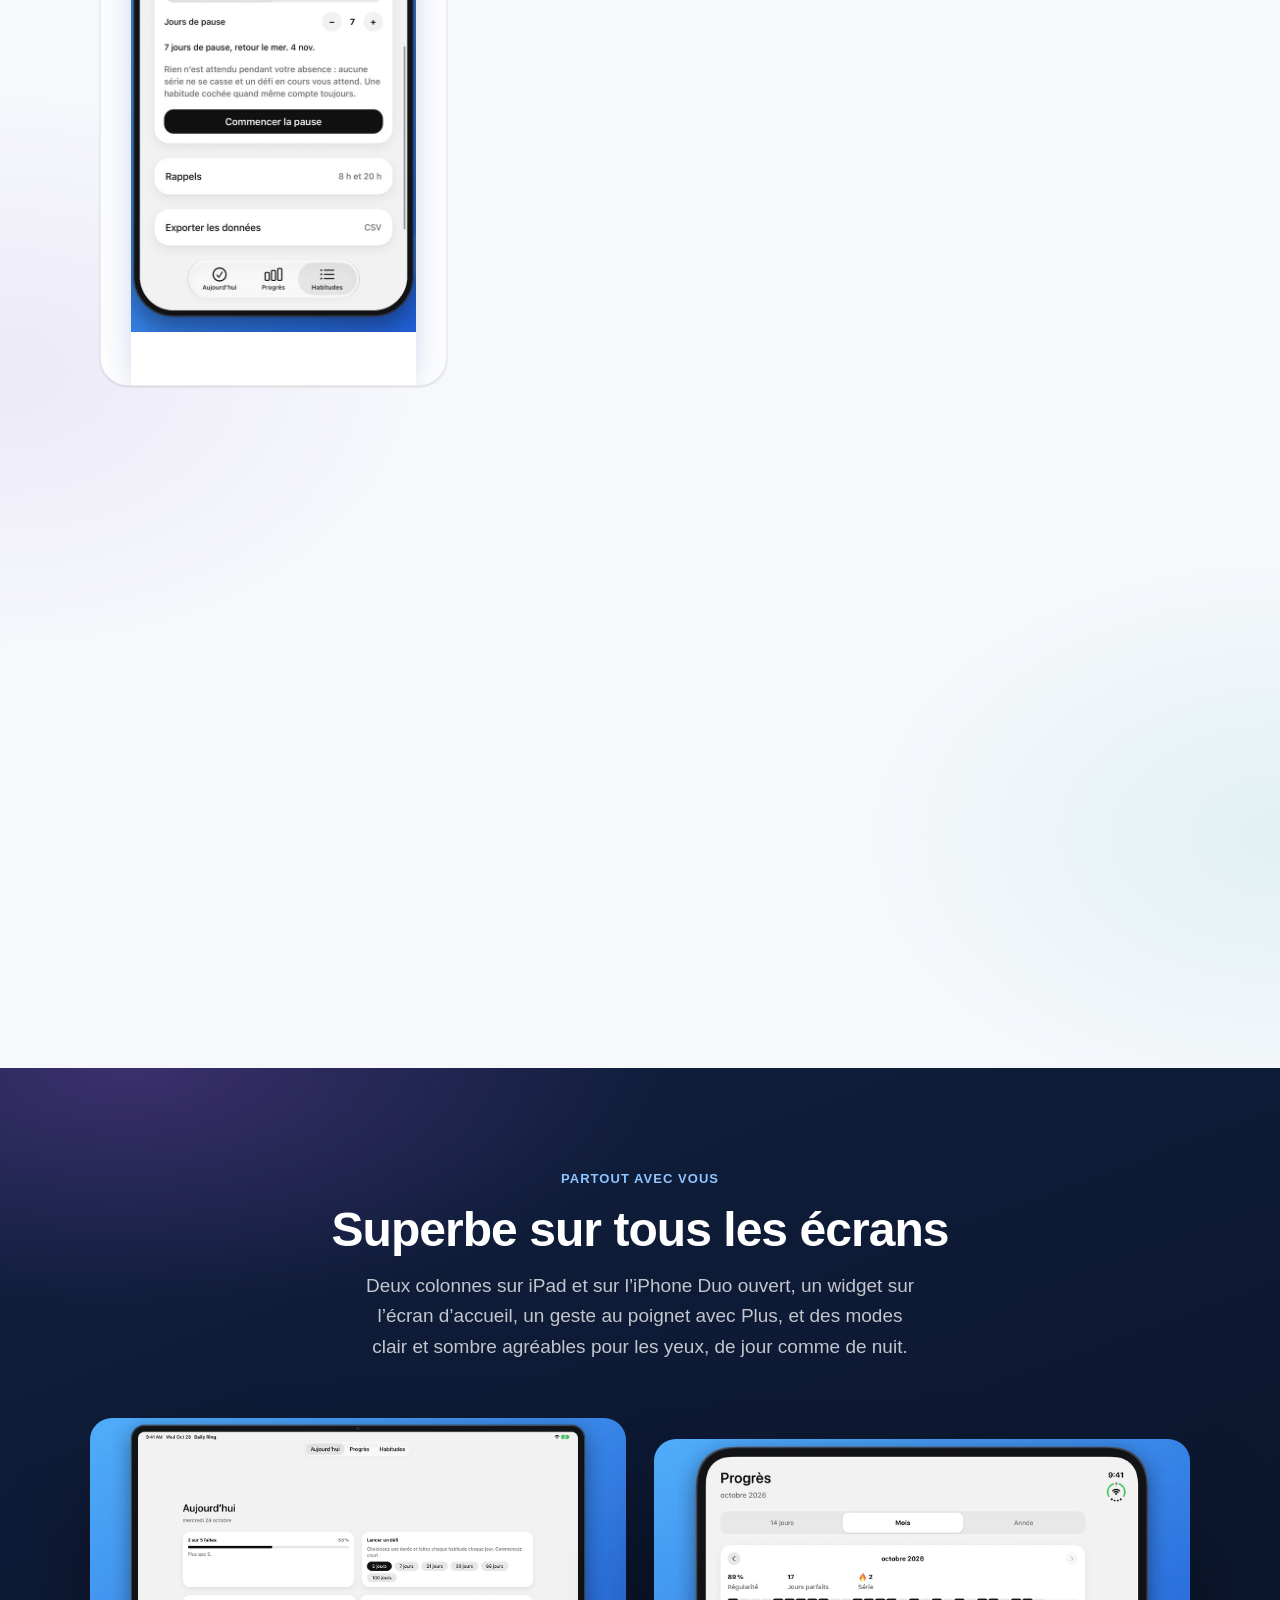
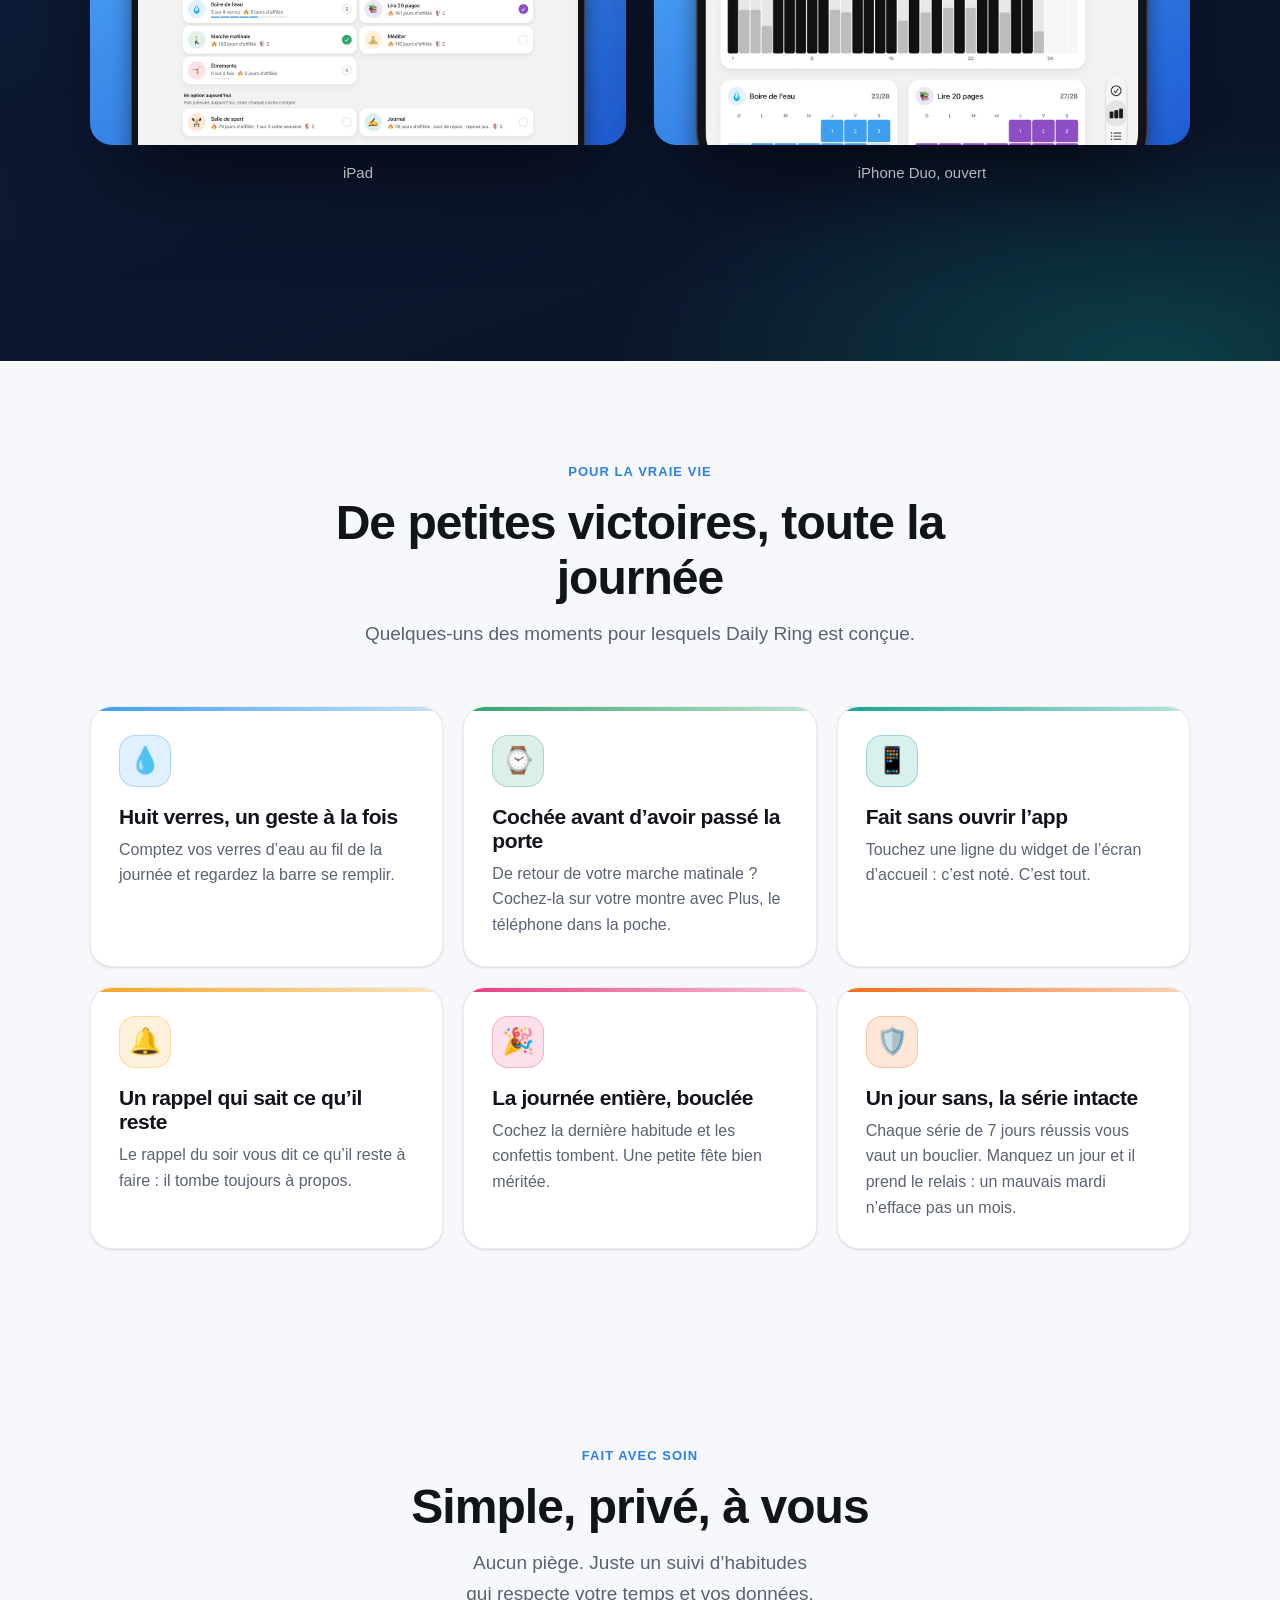
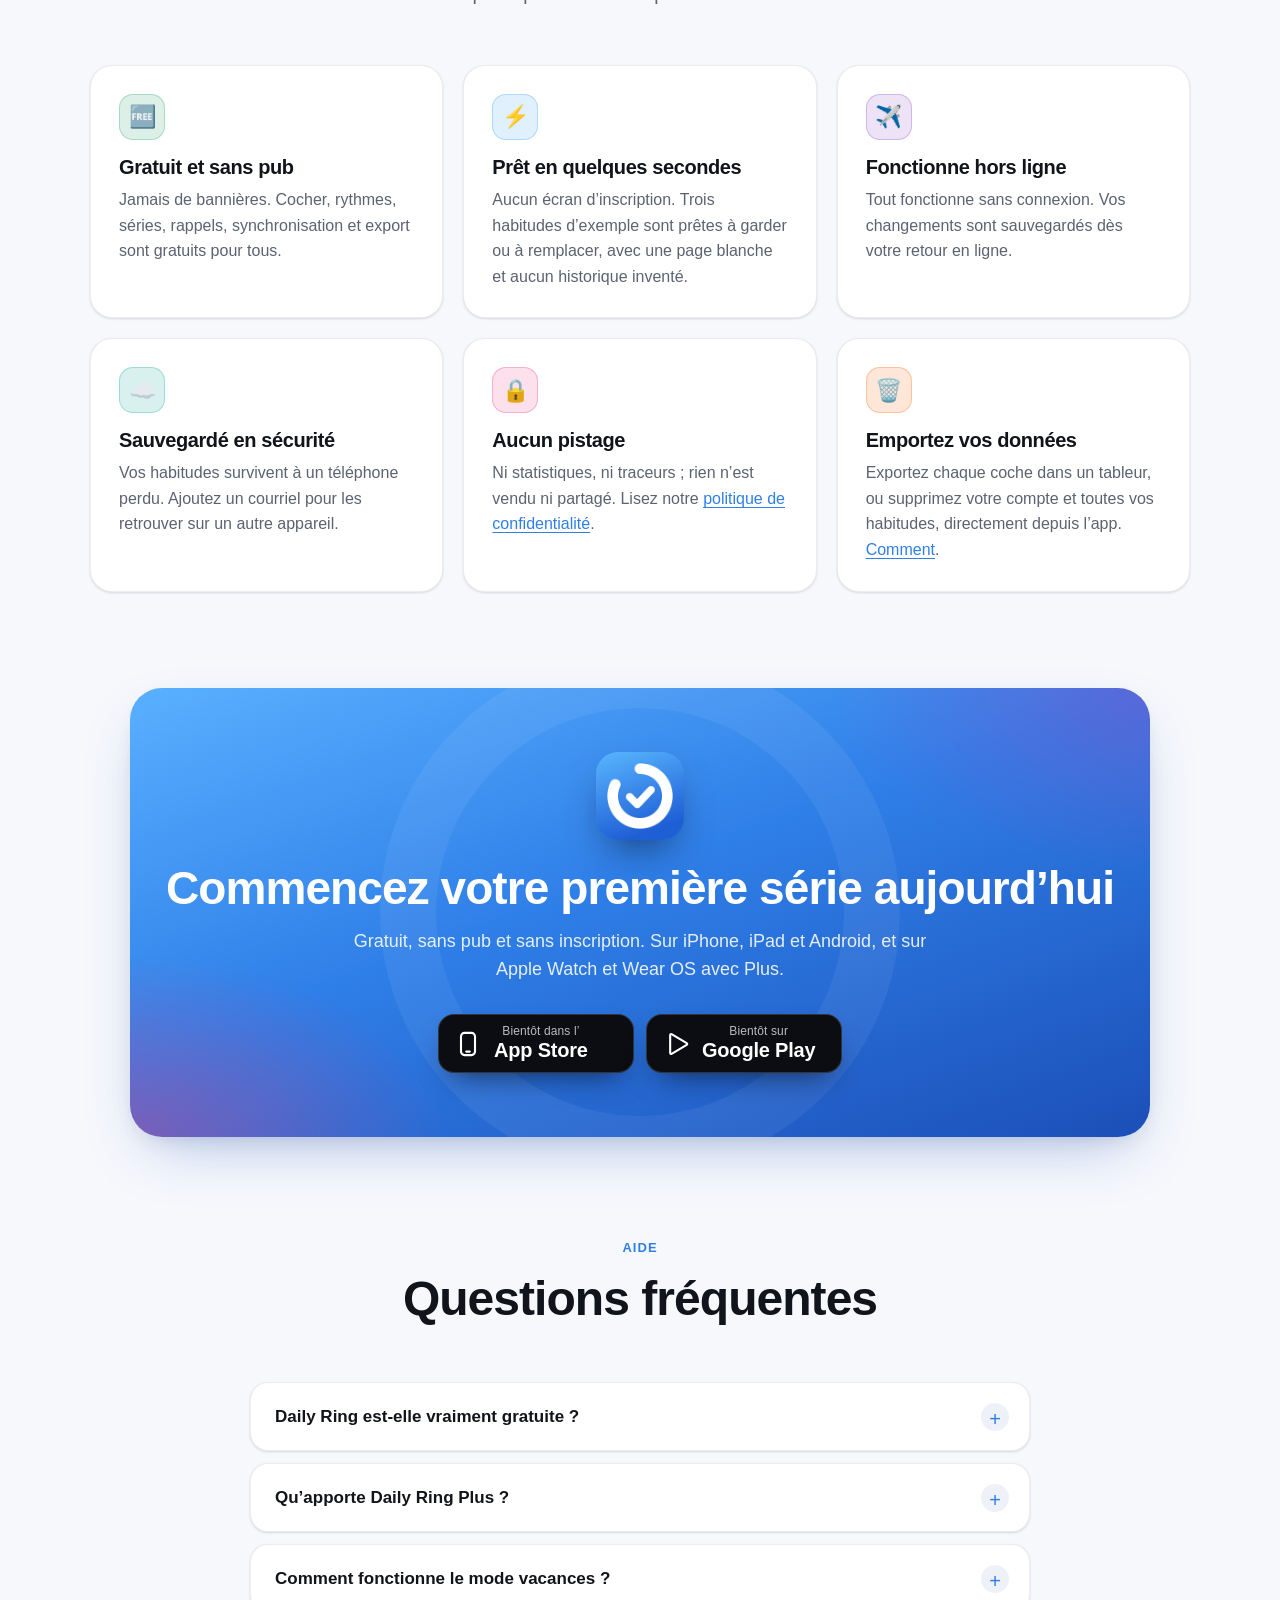
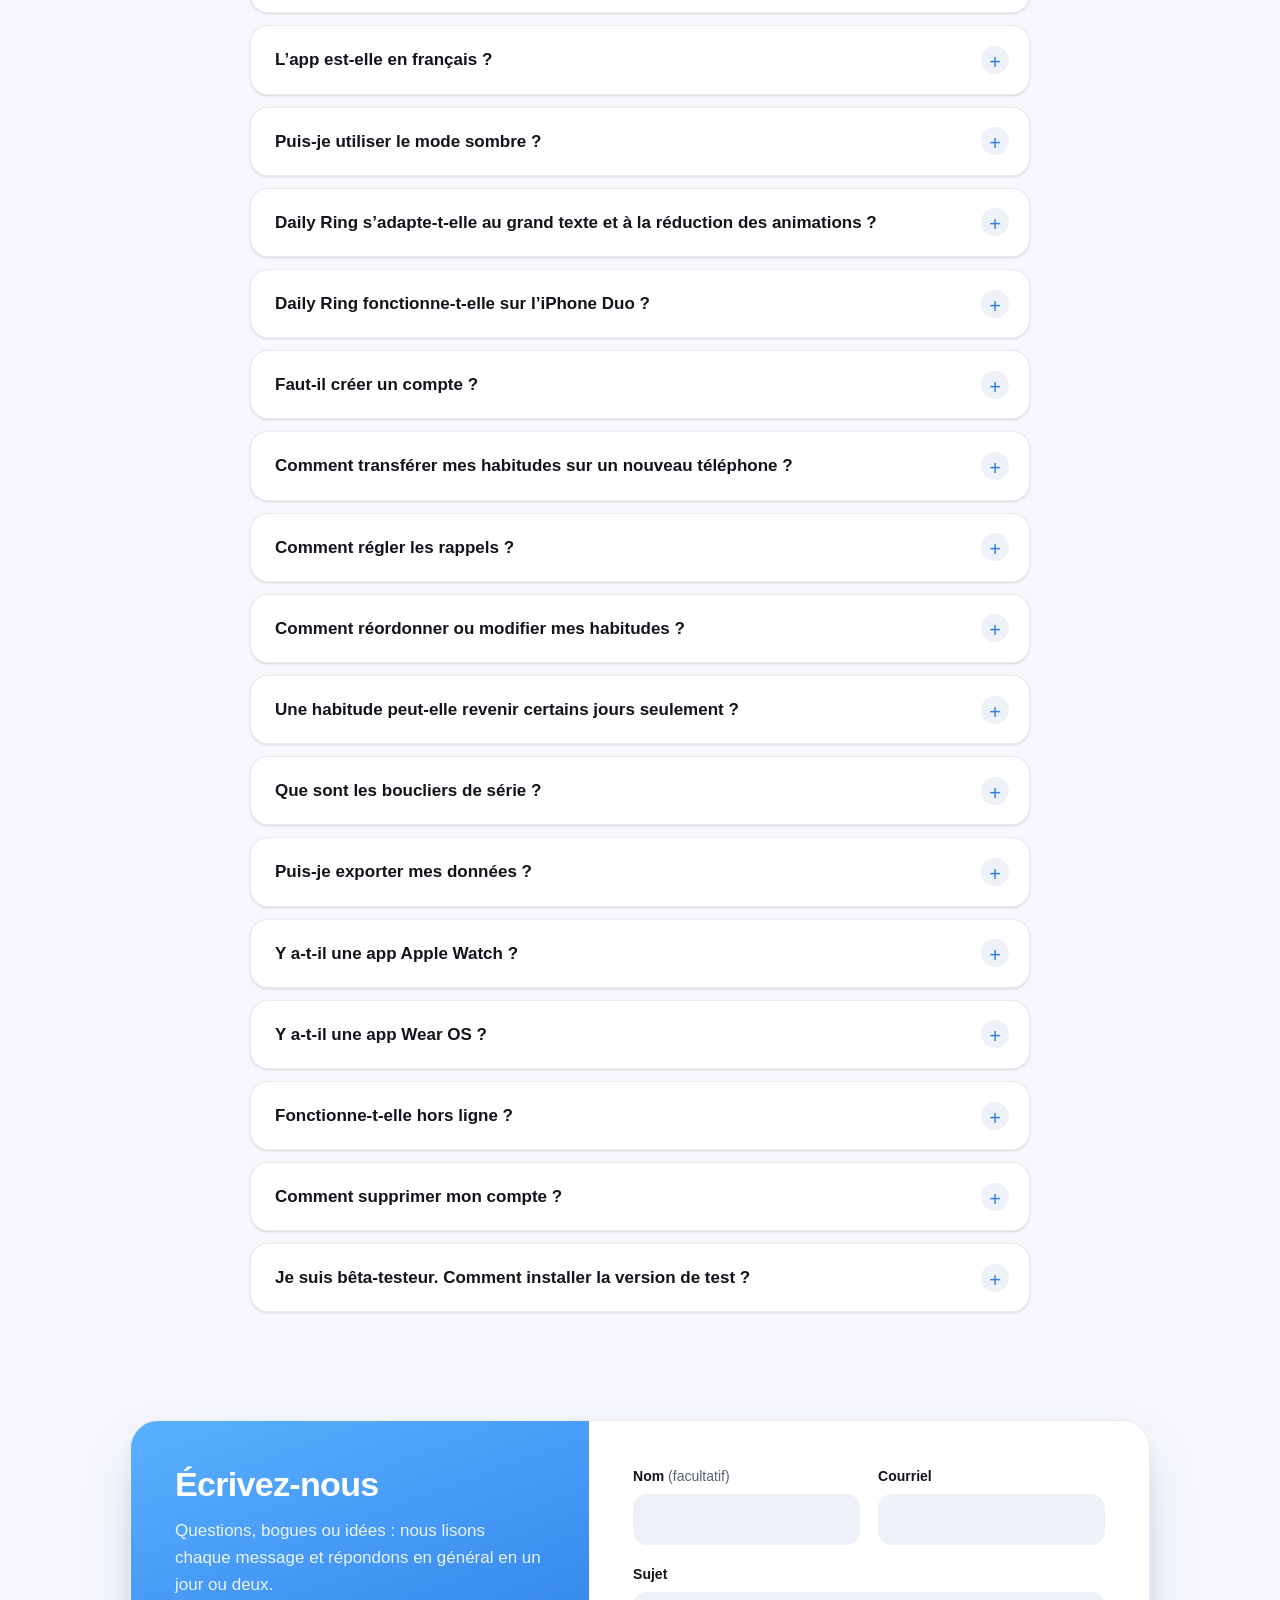
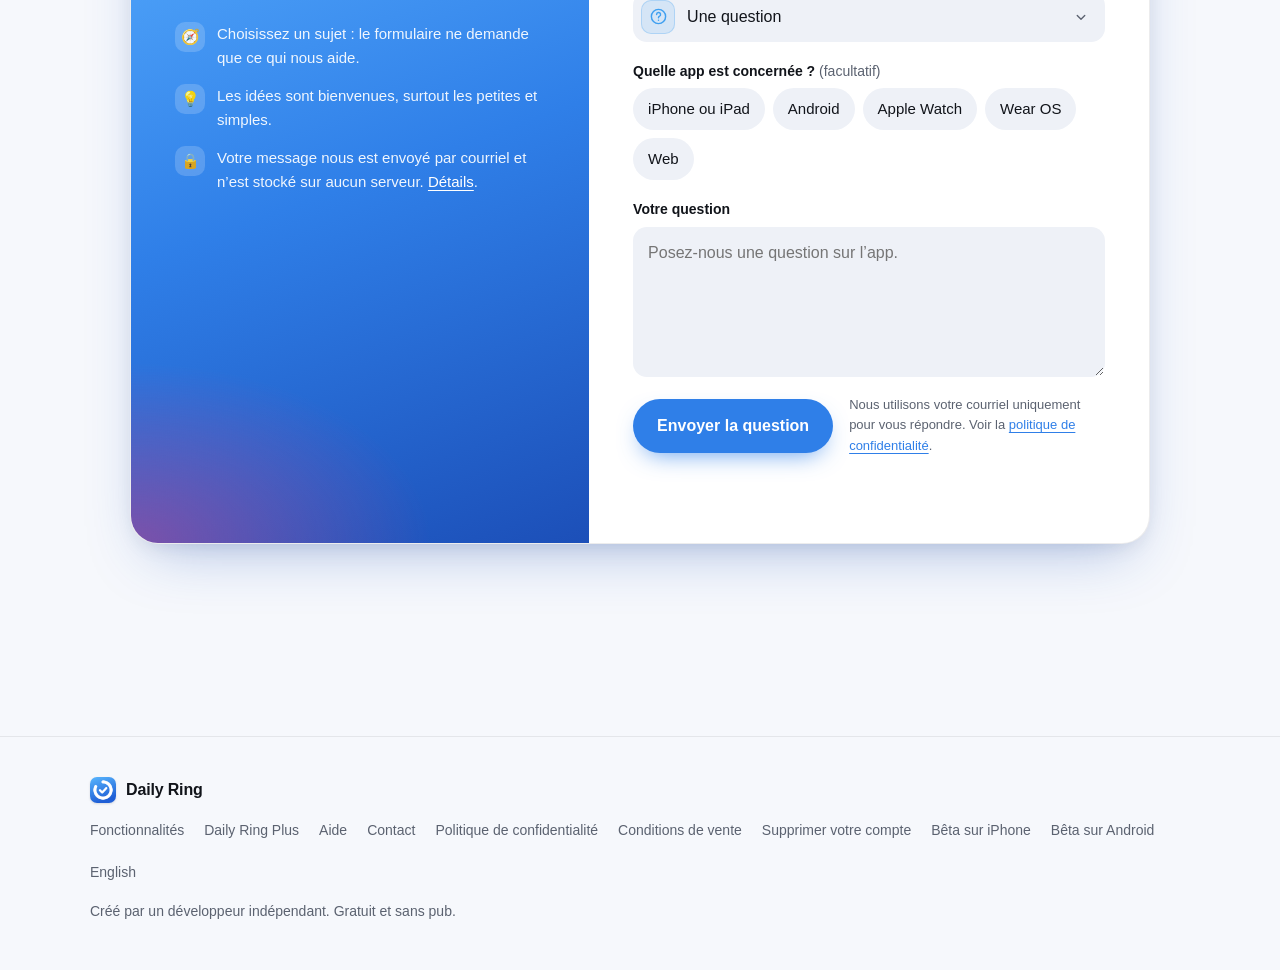
==== commit 6cd6cf33: "feat: add beta tester guides for TestFlight and Google Play - testflight.html and play-testing.html," ====
--- a/fr/index.html
+++ b/fr/index.html
@@ -917,6 +917,15 @@
                 Dans l’app, allez dans <strong>Habitudes → Compte → Supprimer le compte</strong>. Si vous
                 n’avez plus l’app, consultez
                 <a href="delete-account.html">Supprimer votre compte</a>.
+              </p>
+            </details>
+            <details>
+              <summary>Je suis bêta-testeur. Comment installer la version de test ?</summary>
+              <p>
+                Suivez le guide pas à pas pour votre téléphone :
+                <a href="testflight.html">iPhone et iPad, avec TestFlight</a>, ou
+                <a href="play-testing.html">Android, avec le test fermé de Google Play</a>. Les deux
+                supposent que nous avons déjà votre adresse courriel.
               </p>
             </details>
           </div>
@@ -1133,6 +1142,8 @@
           <a href="privacy.html">Politique de confidentialité</a>
           <a href="terms.html">Conditions de vente</a>
           <a href="delete-account.html">Supprimer votre compte</a>
+          <a href="testflight.html">Bêta sur iPhone</a>
+          <a href="play-testing.html">Bêta sur Android</a>
           <a href="../index.html" hreflang="en" lang="en">English</a>
         </nav>
         <p class="copy">Créé par un développeur indépendant. Gratuit et sans pub.</p>
--- a/styles.css
+++ b/styles.css
@@ -3069,3 +3069,777 @@
   line-height: 1;
   cursor: pointer;
 }
+
+/* ---------- Beta guides (testflight.html, play-testing.html) ----------
+   Numbered step cards, each beside a picture: a real screenshot (.shot) or a
+   simplified drawing of the store's screen (.mock), with the button to tap
+   ringed. The drawings are generic on purpose: no store logos or artwork. */
+
+.platform-switch {
+  display: inline-flex;
+  gap: 4px;
+  padding: 4px;
+  margin-top: 24px;
+  border-radius: 999px;
+  background: rgba(255, 255, 255, 0.16);
+  box-shadow: inset 0 0 0 1px rgba(255, 255, 255, 0.28);
+}
+
+.platform-switch a {
+  padding: 8px 18px;
+  border-radius: 999px;
+  color: #fff;
+  font-size: 15px;
+  font-weight: 600;
+  text-decoration: none;
+}
+
+.platform-switch a[aria-current='page'] {
+  background: #fff;
+  color: var(--brand-deep);
+}
+
+.guide {
+  position: relative;
+  z-index: 1;
+  max-width: 1020px;
+  margin: -72px auto 0;
+  padding: 0 20px;
+}
+
+.guide-facts {
+  display: grid;
+  grid-template-columns: repeat(3, 1fr);
+  gap: 1px;
+  margin: 0 0 28px;
+  padding: 0;
+  list-style: none;
+  overflow: hidden;
+  border-radius: 24px;
+  border: 1px solid var(--border);
+  background: var(--border);
+  box-shadow: var(--shadow-lg);
+}
+
+.guide-facts li {
+  padding: 22px 26px;
+  background: var(--bg-elev);
+}
+
+.guide-facts strong {
+  display: block;
+  font-family: var(--font-display);
+  font-size: 19px;
+}
+
+.guide-facts span {
+  color: var(--muted);
+  font-size: 15px;
+}
+
+.gsteps {
+  list-style: none;
+  margin: 0;
+  padding: 0;
+  display: grid;
+  gap: 24px;
+}
+
+.gstep {
+  display: grid;
+  grid-template-columns: 1.15fr 0.85fr;
+  align-items: center;
+  gap: 40px;
+  padding: 44px 48px;
+  border-radius: 28px;
+  background:
+    radial-gradient(
+      420px 260px at 100% 0%,
+      color-mix(in srgb, var(--accent, var(--brand)) 12%, transparent),
+      transparent 70%
+    ),
+    var(--bg-elev);
+  border: 1px solid var(--border);
+  box-shadow: var(--shadow-sm);
+}
+
+.gstep:nth-child(even) .gstep-visual {
+  order: -1;
+}
+
+.gstep-num {
+  display: inline-grid;
+  place-items: center;
+  width: 40px;
+  height: 40px;
+  margin-bottom: 14px;
+  border-radius: 12px;
+  background: var(--brand);
+  color: #fff;
+  font-family: var(--font-display);
+  font-weight: 800;
+  font-size: 19px;
+}
+
+.gstep h2 {
+  font-size: clamp(24px, 3vw, 30px);
+  margin: 0 0 10px;
+}
+
+.gstep p {
+  margin: 0 0 12px;
+}
+
+.gstep .muted {
+  color: var(--muted);
+}
+
+.tip {
+  margin-top: 18px;
+  padding: 14px 18px;
+  border-radius: 16px;
+  background: var(--surface);
+  color: var(--muted);
+  font-size: 15px;
+}
+
+.tip strong {
+  color: var(--text);
+}
+
+.tip p {
+  margin: 0;
+}
+
+.gstep-visual {
+  display: grid;
+  justify-items: center;
+}
+
+.gstep-visual .shot {
+  width: min(300px, 100%);
+}
+
+.gstep-visual figcaption {
+  margin-top: 12px;
+  color: var(--muted);
+  font-size: 13px;
+  text-align: center;
+}
+
+/* The drawn phone. Its screen follows the site's theme. */
+
+.mock {
+  position: relative;
+  width: min(270px, 100%);
+  aspect-ratio: 9 / 15.5;
+  padding: 10px;
+  border-radius: 42px;
+  background: #15181f;
+  box-shadow:
+    var(--shadow-lg),
+    inset 0 0 0 1.5px rgba(255, 255, 255, 0.12);
+}
+
+.mock-screen {
+  height: 100%;
+  overflow: hidden;
+  border-radius: 33px;
+  background: var(--bg);
+  padding: 40px 18px 18px;
+  display: flex;
+  flex-direction: column;
+  gap: 12px;
+  font-size: 13px;
+  line-height: 1.35;
+  position: relative;
+}
+
+.mock-screen::before {
+  /* the camera cut-out */
+  content: '';
+  position: absolute;
+  top: 12px;
+  left: 50%;
+  width: 72px;
+  height: 20px;
+  margin-left: -36px;
+  border-radius: 999px;
+  background: #15181f;
+}
+
+.mock-android .mock-screen::before {
+  width: 12px;
+  height: 12px;
+  margin-left: -6px;
+  top: 14px;
+}
+
+.mock-url {
+  padding: 7px 12px;
+  border-radius: 999px;
+  background: var(--surface);
+  color: var(--muted);
+  font-size: 11px;
+  white-space: nowrap;
+  overflow: hidden;
+  text-overflow: ellipsis;
+}
+
+.mock-head {
+  display: flex;
+  justify-content: space-between;
+  align-items: center;
+  font-weight: 700;
+  font-size: 16px;
+  font-family: var(--font-display);
+}
+
+.mock-card {
+  padding: 14px;
+  border-radius: 16px;
+  background: var(--bg-elev);
+  border: 1px solid var(--border);
+  display: grid;
+  gap: 8px;
+}
+
+.mock-app {
+  display: flex;
+  align-items: center;
+  gap: 12px;
+}
+
+.mock-app img,
+.mock-glyph {
+  flex: none;
+  width: 52px;
+  height: 52px;
+  border-radius: 13px;
+}
+
+.mock-glyph {
+  display: grid;
+  place-items: center;
+  color: #fff;
+  font-size: 26px;
+  background: linear-gradient(150deg, #5ab0ff, #1c4fb8);
+}
+
+.mock-app b {
+  display: block;
+  font-size: 15px;
+}
+
+.mock-app small,
+.mock-small {
+  color: var(--muted);
+  font-size: 11px;
+}
+
+.mock-line {
+  height: 7px;
+  border-radius: 99px;
+  background: var(--surface);
+}
+
+.mock-line.w60 {
+  width: 60%;
+}
+
+.mock-line.w80 {
+  width: 80%;
+}
+
+.mock-btn {
+  position: relative;
+  display: block;
+  padding: 9px 14px;
+  border-radius: 999px;
+  background: var(--surface);
+  color: var(--brand);
+  font-weight: 700;
+  text-align: center;
+  font-size: 13px;
+}
+
+.mock-btn.primary {
+  background: var(--brand);
+  color: #fff;
+}
+
+.mock-btn.small {
+  display: inline-block;
+  padding: 5px 14px;
+}
+
+/* The ring around whatever to tap. */
+.tap {
+  outline: 3px solid var(--c-amber);
+  outline-offset: 4px;
+  animation: tap-pulse 1.8s ease-in-out infinite;
+}
+
+@keyframes tap-pulse {
+  50% {
+    outline-offset: 8px;
+    outline-color: color-mix(in srgb, var(--c-amber) 35%, transparent);
+  }
+}
+
+@media (prefers-reduced-motion: reduce) {
+  .tap {
+    animation: none;
+  }
+}
+
+.mock-row {
+  display: flex;
+  align-items: center;
+  justify-content: space-between;
+  gap: 8px;
+}
+
+.mock-toggle {
+  flex: none;
+  width: 38px;
+  height: 22px;
+  border-radius: 99px;
+  background: var(--c-green);
+  position: relative;
+}
+
+.mock-toggle::after {
+  content: '';
+  position: absolute;
+  right: 2px;
+  top: 2px;
+  width: 18px;
+  height: 18px;
+  border-radius: 50%;
+  background: #fff;
+}
+
+.mock-avatar {
+  flex: none;
+  display: grid;
+  place-items: center;
+  width: 30px;
+  height: 30px;
+  border-radius: 50%;
+  background: var(--c-purple);
+  color: #fff;
+  font-size: 13px;
+  font-weight: 700;
+}
+
+.mock-check {
+  color: var(--brand);
+  font-weight: 800;
+}
+
+.mock-code {
+  font-family: ui-monospace, 'SF Mono', Menlo, monospace;
+  letter-spacing: 0.1em;
+  font-weight: 700;
+}
+
+.mock-done {
+  margin-top: auto;
+  text-align: center;
+  color: var(--ok);
+  font-weight: 700;
+}
+
+.guide-after {
+  display: grid;
+  grid-template-columns: repeat(2, 1fr);
+  gap: 20px;
+  margin: 56px 0 0;
+}
+
+.guide-after > div {
+  padding: 28px 30px;
+  border-radius: 24px;
+  background: var(--bg-elev);
+  border: 1px solid var(--border);
+  box-shadow: var(--shadow-sm);
+}
+
+.guide-after h3 {
+  font-size: 20px;
+  margin: 0 0 8px;
+}
+
+.guide-after p {
+  margin: 0;
+  color: var(--muted);
+  font-size: 16px;
+}
+
+.guide-after p + p {
+  margin-top: 10px;
+}
+
+.guide h2.guide-section {
+  text-align: center;
+  font-size: clamp(28px, 4vw, 38px);
+  margin: 72px 0 24px;
+}
+
+.guide .faq {
+  max-width: none;
+}
+
+.guide-end {
+  margin-top: 56px;
+  text-align: center;
+}
+
+.guide-end p {
+  color: var(--muted);
+  max-width: 34em;
+  margin: 0 auto 18px;
+}
+
+@media (max-width: 820px) {
+  .gstep {
+    grid-template-columns: 1fr;
+    gap: 28px;
+    padding: 32px 26px;
+  }
+  .gstep:nth-child(even) .gstep-visual {
+    order: 0;
+  }
+  .guide-after {
+    grid-template-columns: 1fr;
+  }
+}
+
+@media (max-width: 640px) {
+  .guide {
+    margin-top: -64px;
+    padding: 0 12px;
+  }
+  .guide-facts {
+    grid-template-columns: 1fr;
+  }
+  .guide-facts li {
+    padding: 16px 20px;
+  }
+  .mock {
+    width: min(240px, 100%);
+  }
+}
+
+/* Beta guides: "Save your progress, then Plus Lifetime free". Two strips of
+   four pictures each, mostly real screens with the tap target ringed. Ring
+   positions are percentages of the cropped image, so a re-crop moves them. */
+
+.flows {
+  margin-top: 72px;
+  display: grid;
+  gap: 24px;
+}
+
+.flows-head {
+  text-align: center;
+  margin-bottom: 8px;
+}
+
+.flows-head h2 {
+  font-size: clamp(28px, 4vw, 38px);
+  margin: 0 0 14px;
+}
+
+.order {
+  display: inline-flex;
+  align-items: center;
+  gap: 10px;
+  flex-wrap: wrap;
+  justify-content: center;
+  font-weight: 700;
+  font-size: 15px;
+}
+
+.order span {
+  display: inline-flex;
+  align-items: center;
+  gap: 8px;
+  padding: 8px 16px;
+  border-radius: 999px;
+  background: var(--bg-elev);
+  border: 1px solid var(--border);
+  box-shadow: var(--shadow-sm);
+}
+
+.order b {
+  display: inline-grid;
+  place-items: center;
+  width: 22px;
+  height: 22px;
+  border-radius: 50%;
+  background: var(--accent);
+  color: #fff;
+  font-size: 12px;
+}
+
+.order i {
+  font-style: normal;
+  color: var(--muted);
+}
+
+.flow {
+  padding: 36px 36px 32px;
+  border-radius: 28px;
+  background:
+    radial-gradient(
+      520px 260px at 0% 0%,
+      color-mix(in srgb, var(--accent) 14%, transparent),
+      transparent 70%
+    ),
+    var(--bg-elev);
+  border: 1px solid var(--border);
+  box-shadow: var(--shadow-sm);
+}
+
+.flow h3 {
+  display: flex;
+  align-items: center;
+  gap: 12px;
+  margin: 0 0 24px;
+  font-size: 22px;
+}
+
+.flow h3 b {
+  display: inline-grid;
+  place-items: center;
+  width: 36px;
+  height: 36px;
+  border-radius: 11px;
+  background: var(--accent);
+  color: #fff;
+  font-size: 17px;
+}
+
+.strip {
+  list-style: none;
+  margin: 0;
+  padding: 0;
+  display: grid;
+  grid-template-columns: repeat(4, 1fr);
+  gap: 28px;
+  counter-reset: frame;
+}
+
+.strip > li {
+  position: relative;
+  counter-increment: frame;
+  display: flex;
+  flex-direction: column;
+  align-items: center;
+  gap: 12px;
+}
+
+.strip > li:not(:last-child)::after {
+  /* the arrow to the next picture */
+  content: '→';
+  position: absolute;
+  right: -22px;
+  top: 38%;
+  color: var(--muted);
+  font-size: 20px;
+  font-weight: 700;
+}
+
+.strip figcaption {
+  text-align: center;
+  font-size: 14px;
+  font-weight: 600;
+  line-height: 1.35;
+}
+
+.strip figcaption::before {
+  content: counter(frame);
+  display: inline-grid;
+  place-items: center;
+  width: 22px;
+  height: 22px;
+  margin-right: 6px;
+  border-radius: 50%;
+  background: var(--accent);
+  color: #fff;
+  font-size: 12px;
+  vertical-align: 1px;
+}
+
+.strip figure {
+  margin: 0;
+  width: 100%;
+  display: flex;
+  flex-direction: column;
+  align-items: center;
+  gap: 12px;
+}
+
+.screen {
+  position: relative;
+  width: 100%;
+  max-width: 220px;
+  padding: 6px;
+  border-radius: 26px;
+  background: #15181f;
+  box-shadow: var(--shadow-lg);
+}
+
+.screen img {
+  width: 100%;
+  border-radius: 20px;
+}
+
+.screen .ring {
+  position: absolute;
+  border: 3px solid var(--c-amber);
+  border-radius: 14px;
+  box-shadow: 0 0 0 4px color-mix(in srgb, var(--c-amber) 25%, transparent);
+  animation: ring-pulse 1.8s ease-in-out infinite;
+  pointer-events: none;
+}
+
+/* the ring's coordinates are inside the bezel's padding */
+.screen .ring-area {
+  position: absolute;
+  inset: 6px;
+}
+
+.ring[data-n]::after {
+  content: attr(data-n);
+  position: absolute;
+  top: -11px;
+  right: -11px;
+  display: grid;
+  place-items: center;
+  width: 22px;
+  height: 22px;
+  border-radius: 50%;
+  background: var(--c-amber);
+  color: #11141a;
+  font-size: 12px;
+  font-weight: 800;
+}
+
+@keyframes ring-pulse {
+  50% {
+    box-shadow: 0 0 0 9px color-mix(in srgb, var(--c-amber) 0%, transparent);
+  }
+}
+
+@media (prefers-reduced-motion: reduce) {
+  .screen .ring {
+    animation: none;
+  }
+}
+
+/* drawn screens in a strip: same bezel, fixed shape */
+.screen-drawn {
+  aspect-ratio: 720 / 930;
+}
+
+.screen-drawn .mock-screen {
+  height: 100%;
+  border-radius: 20px;
+  padding: 18px 14px;
+  justify-content: center;
+}
+
+.screen-drawn .mock-screen::before {
+  display: none;
+}
+
+.mock-mail-title {
+  font-family: var(--font-display);
+  font-weight: 800;
+  font-size: 16px;
+}
+
+.mock-big {
+  display: grid;
+  place-items: center;
+  gap: 10px;
+  text-align: center;
+}
+
+.mock-big .badge {
+  display: grid;
+  place-items: center;
+  width: 64px;
+  height: 64px;
+  border-radius: 50%;
+  font-size: 30px;
+  color: #fff;
+  background: var(--ok);
+}
+
+.mock-big .badge.plus {
+  background: linear-gradient(150deg, var(--c-amber), var(--c-orange));
+}
+
+.mock-big b {
+  font-family: var(--font-display);
+  font-size: 17px;
+}
+
+.mock-sheet {
+  margin-top: auto;
+  padding: 14px;
+  border-radius: 18px 18px 12px 12px;
+  background: var(--bg-elev);
+  border: 1px solid var(--border);
+  display: grid;
+  gap: 8px;
+}
+
+.free-chip {
+  justify-self: start;
+  padding: 3px 10px;
+  border-radius: 999px;
+  background: color-mix(in srgb, var(--c-green) 18%, var(--bg-elev));
+  color: var(--ok);
+  font-weight: 800;
+  font-size: 12px;
+}
+
+.flow-note {
+  margin: 22px 0 0;
+  text-align: center;
+  color: var(--muted);
+  font-size: 14px;
+}
+
+@media (max-width: 900px) {
+  .strip {
+    grid-template-columns: repeat(2, 1fr);
+    row-gap: 32px;
+  }
+  .strip > li:nth-child(2)::after {
+    display: none;
+  }
+}
+
+@media (max-width: 640px) {
+  .flow {
+    padding: 26px 16px 24px;
+  }
+  .strip {
+    gap: 22px 16px;
+  }
+  .strip > li::after {
+    display: none;
+  }
+}
+
+.screen .mock-app img {
+  width: 40px;
+  height: 40px;
+  border-radius: 10px;
+}
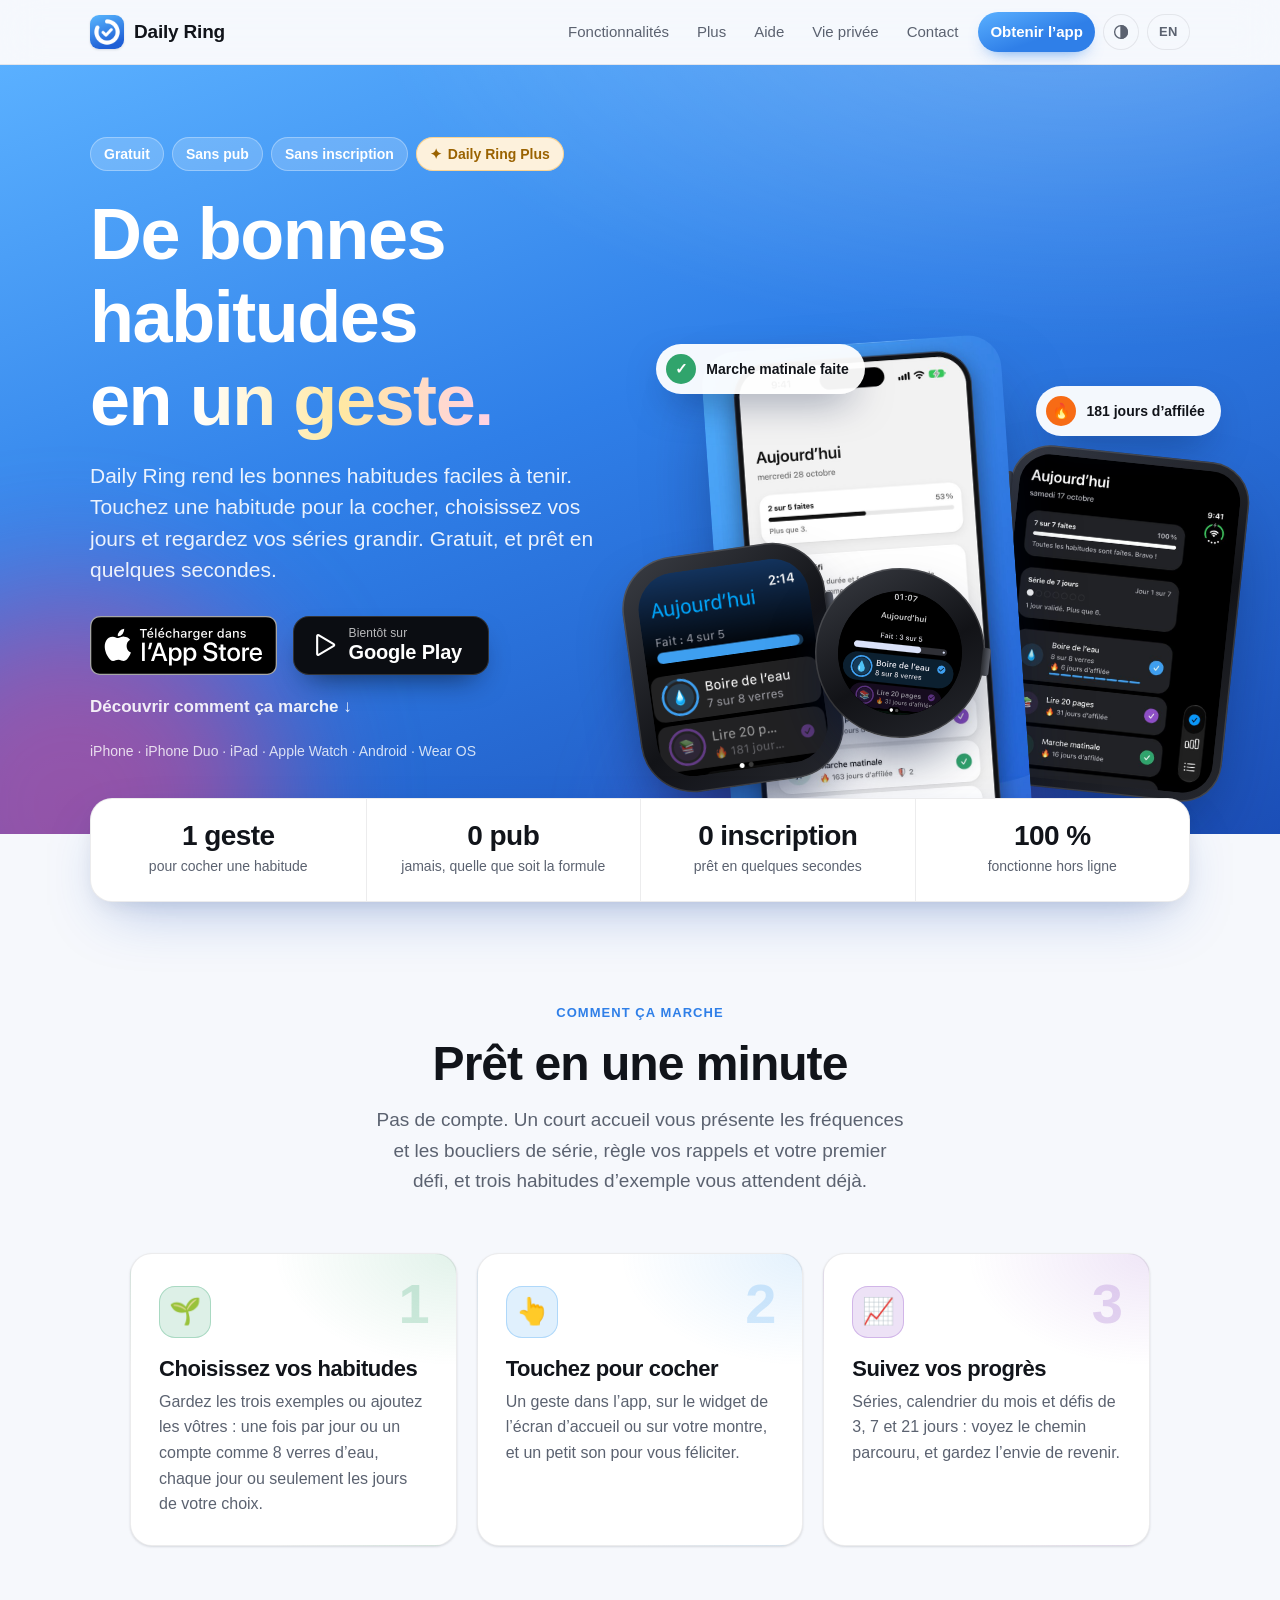
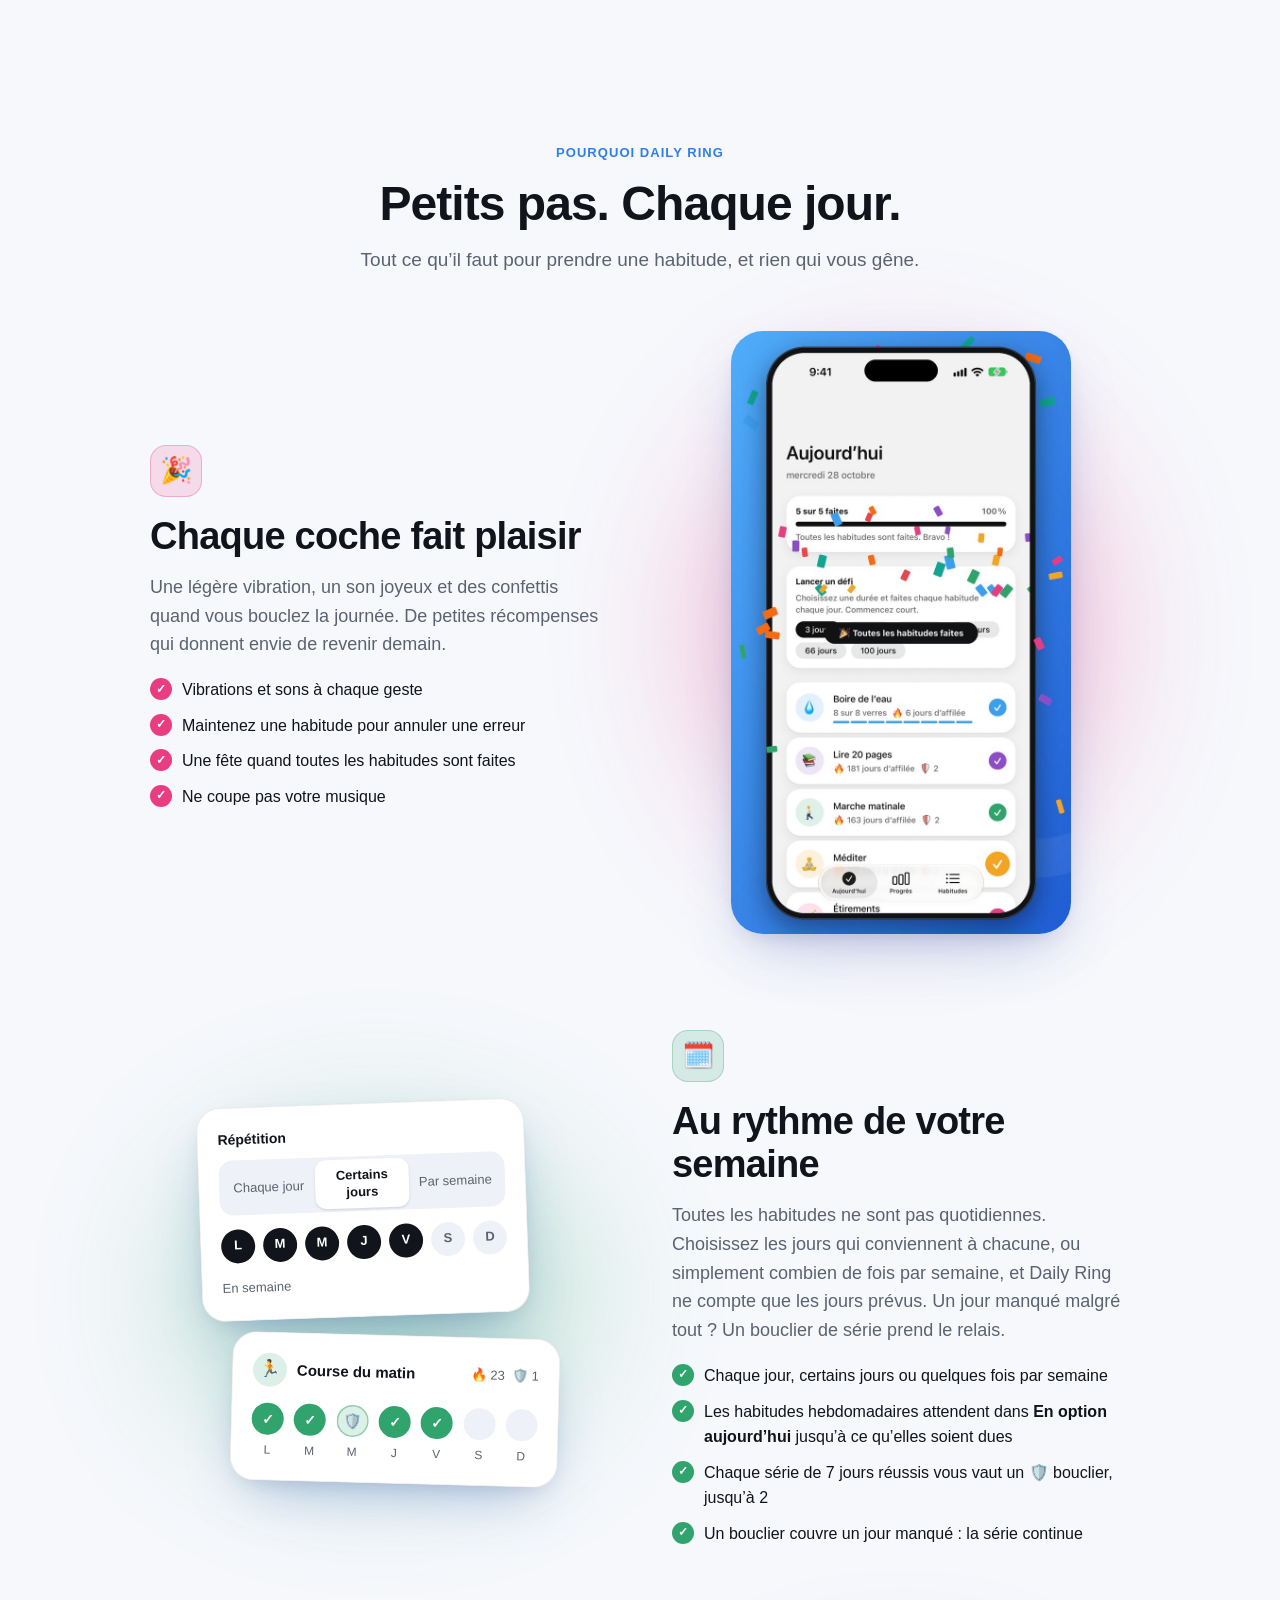
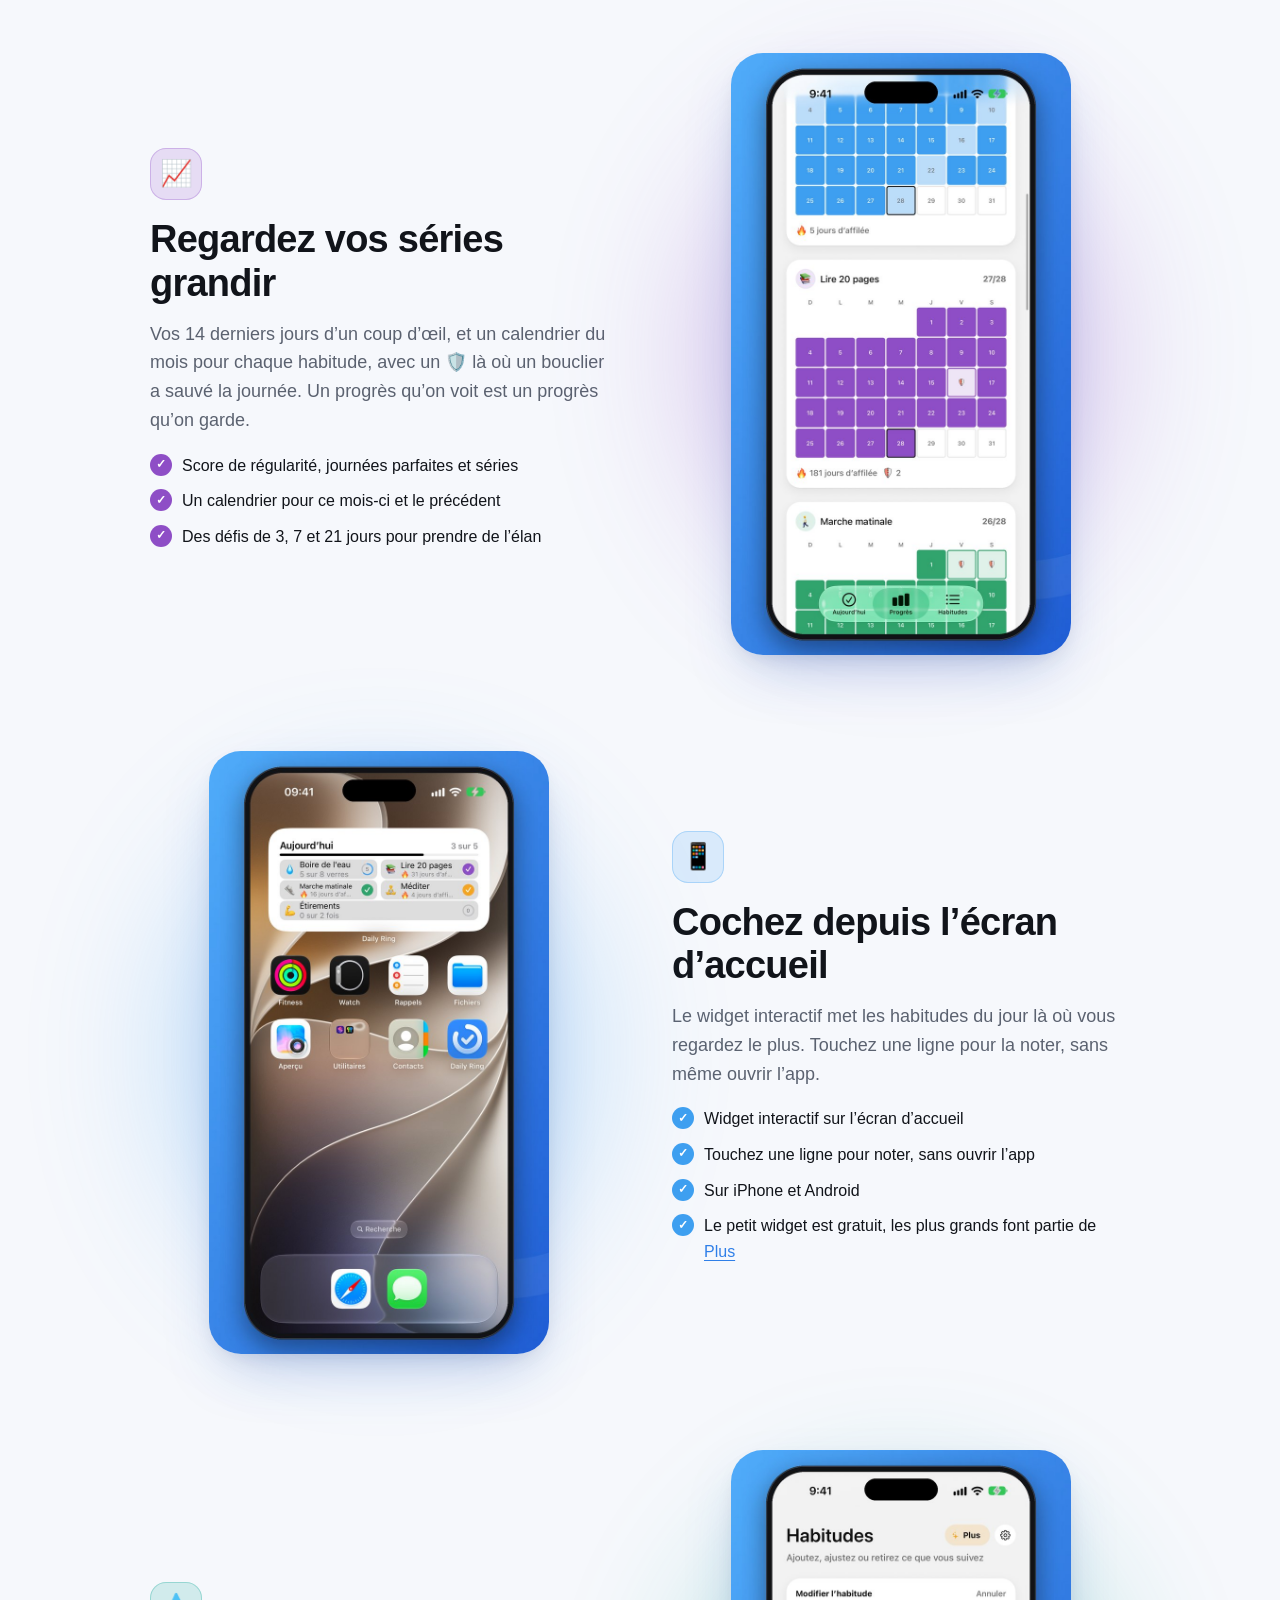
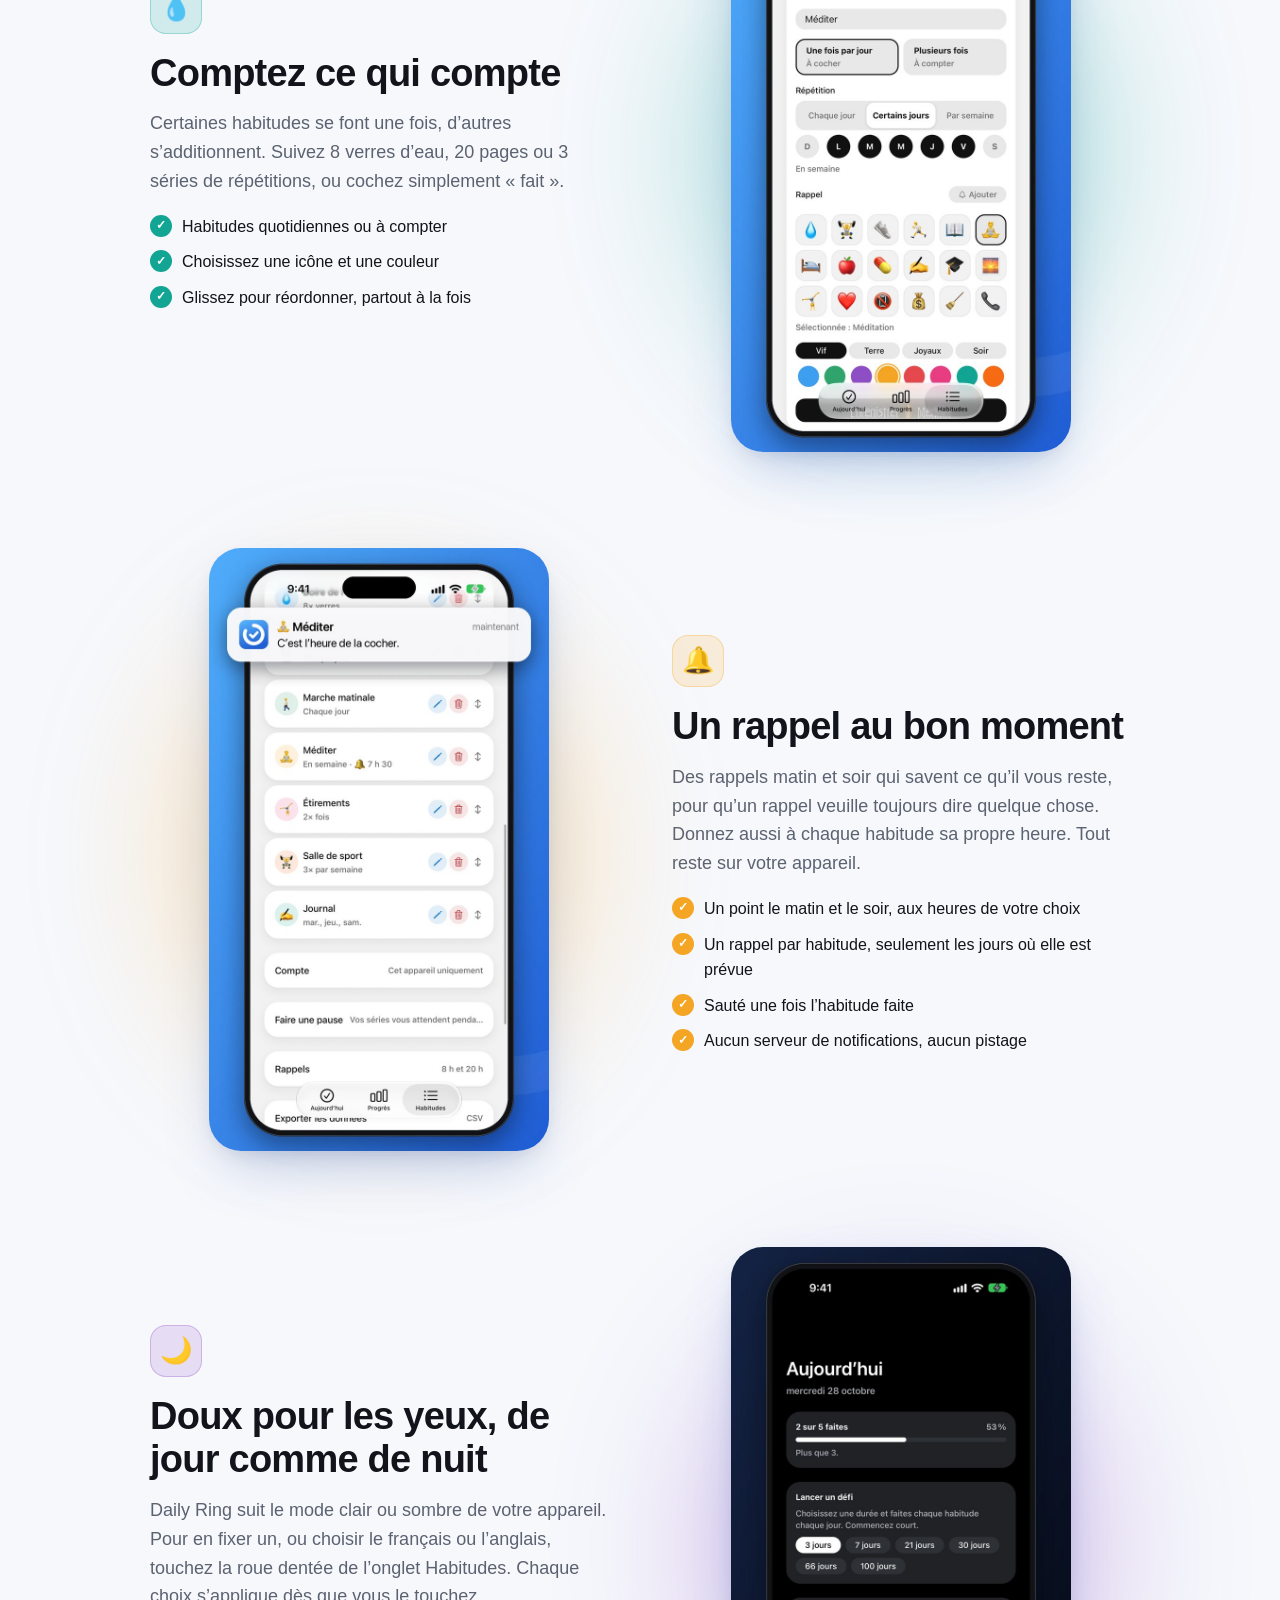
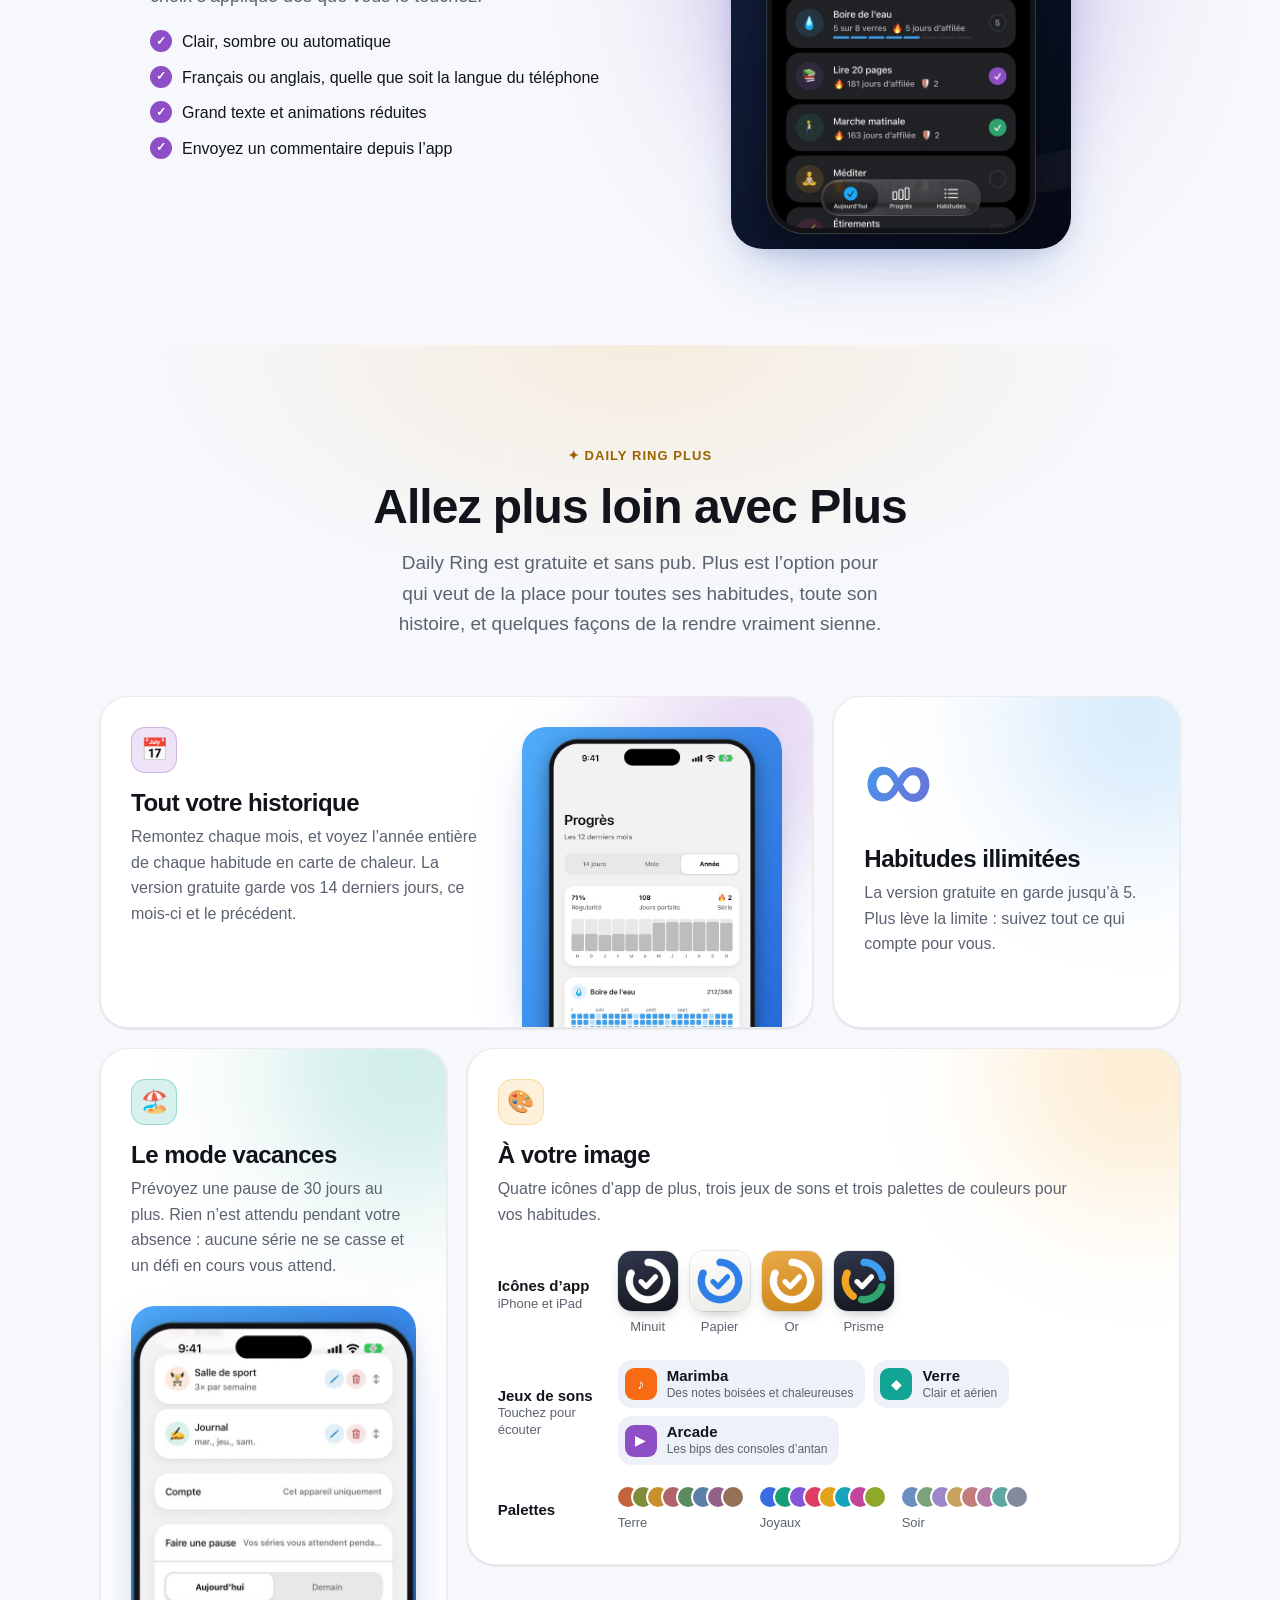
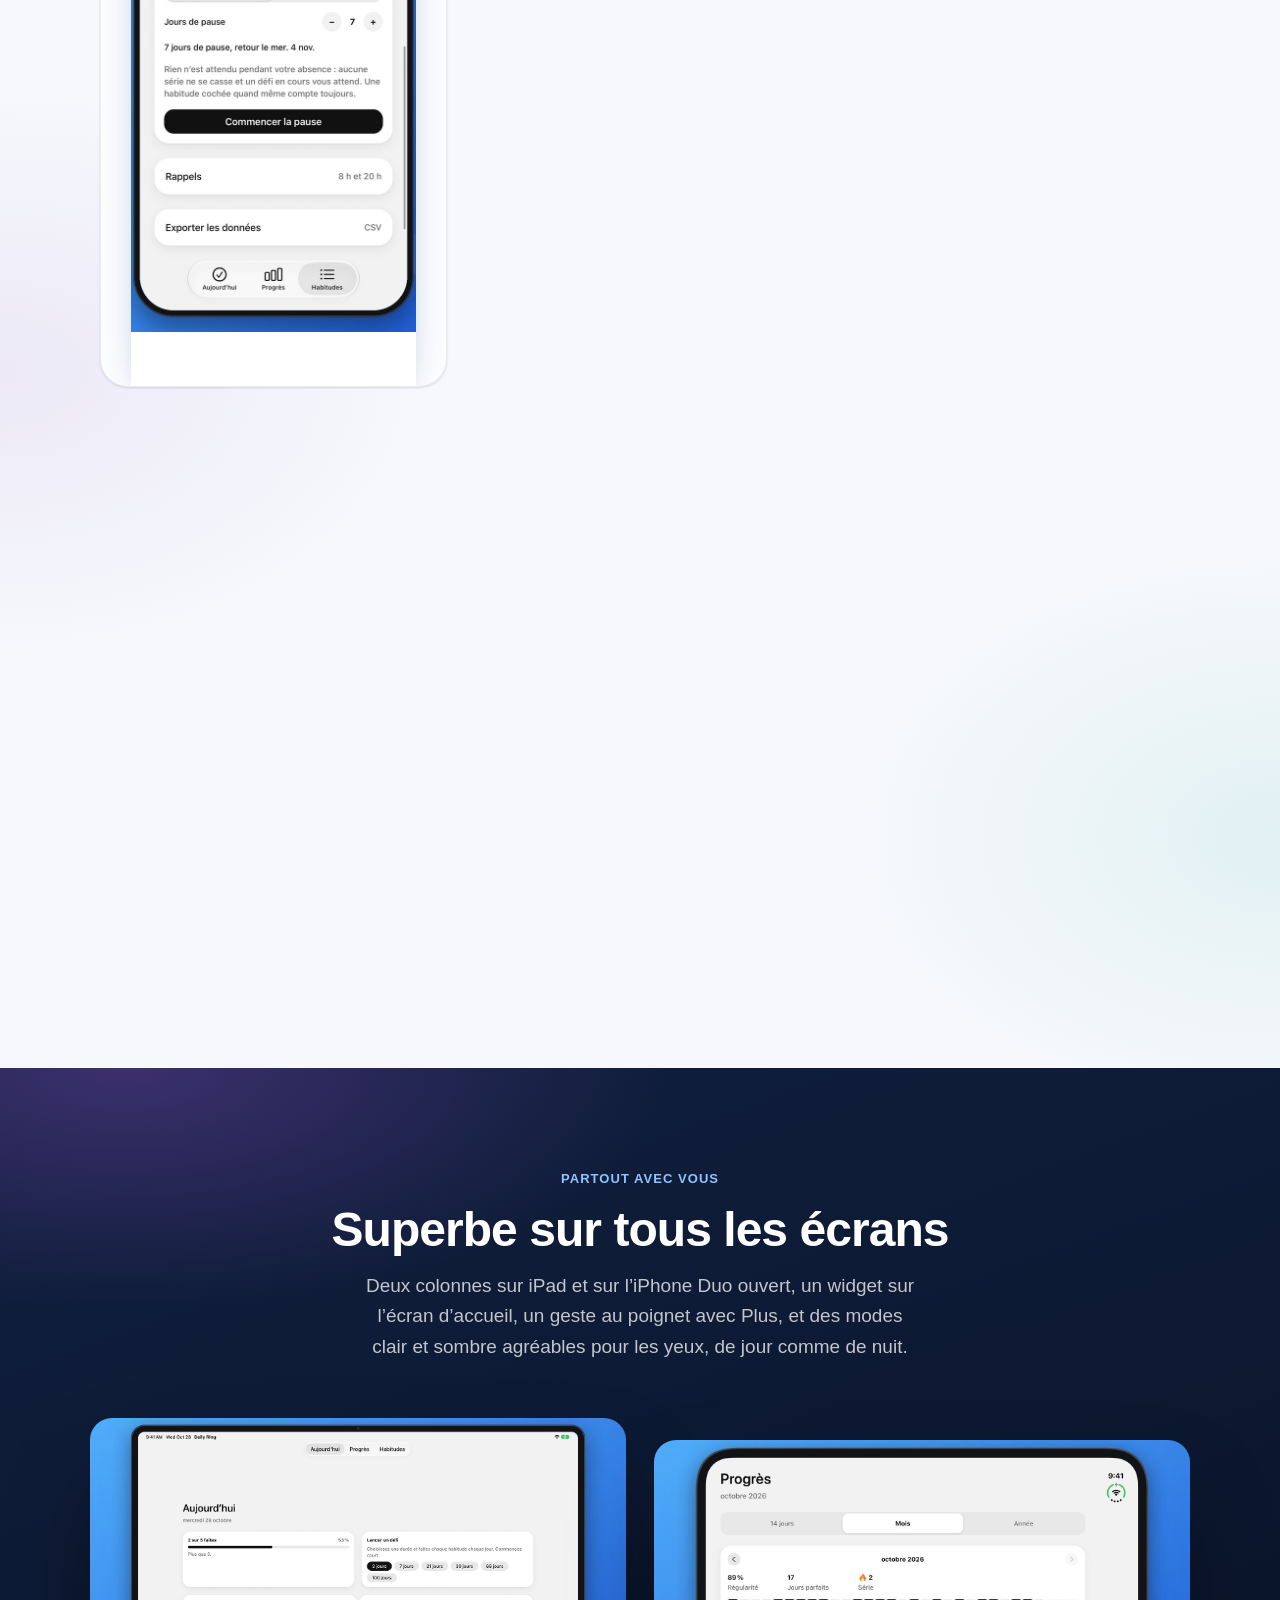
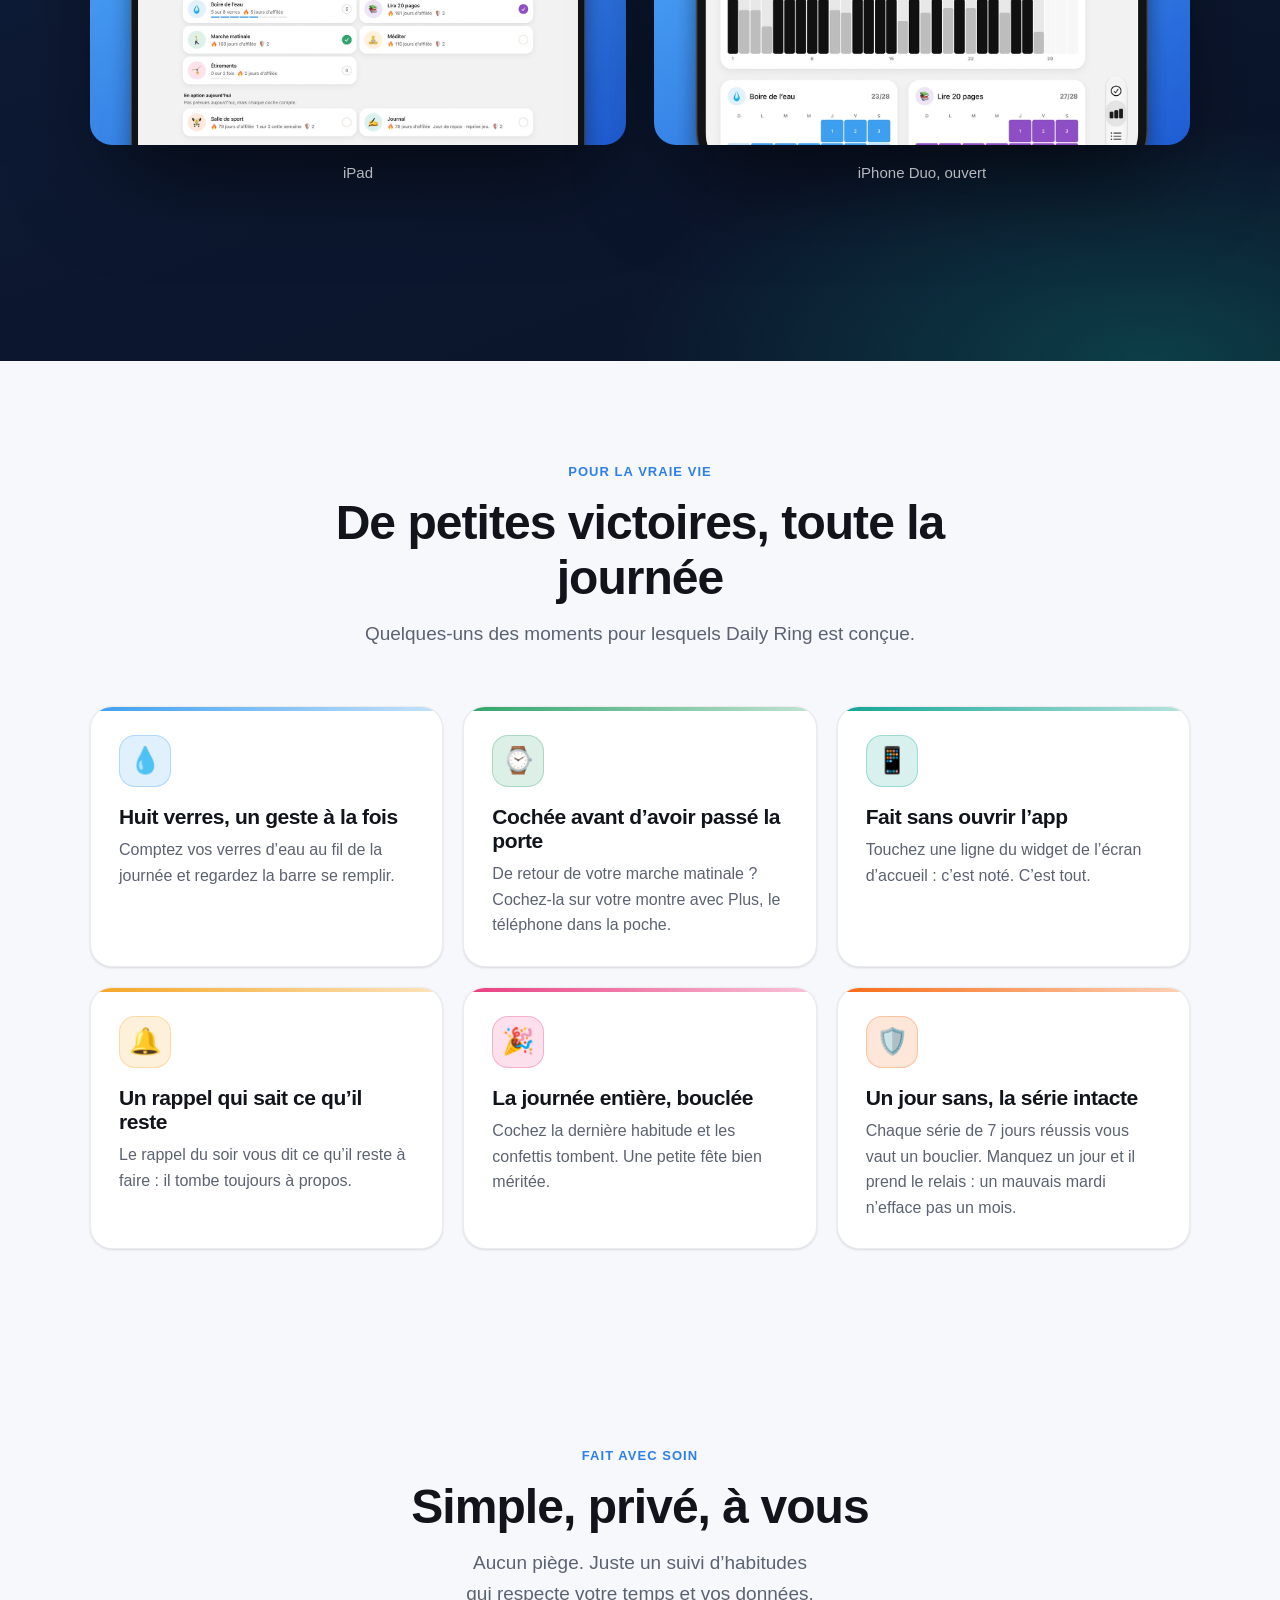
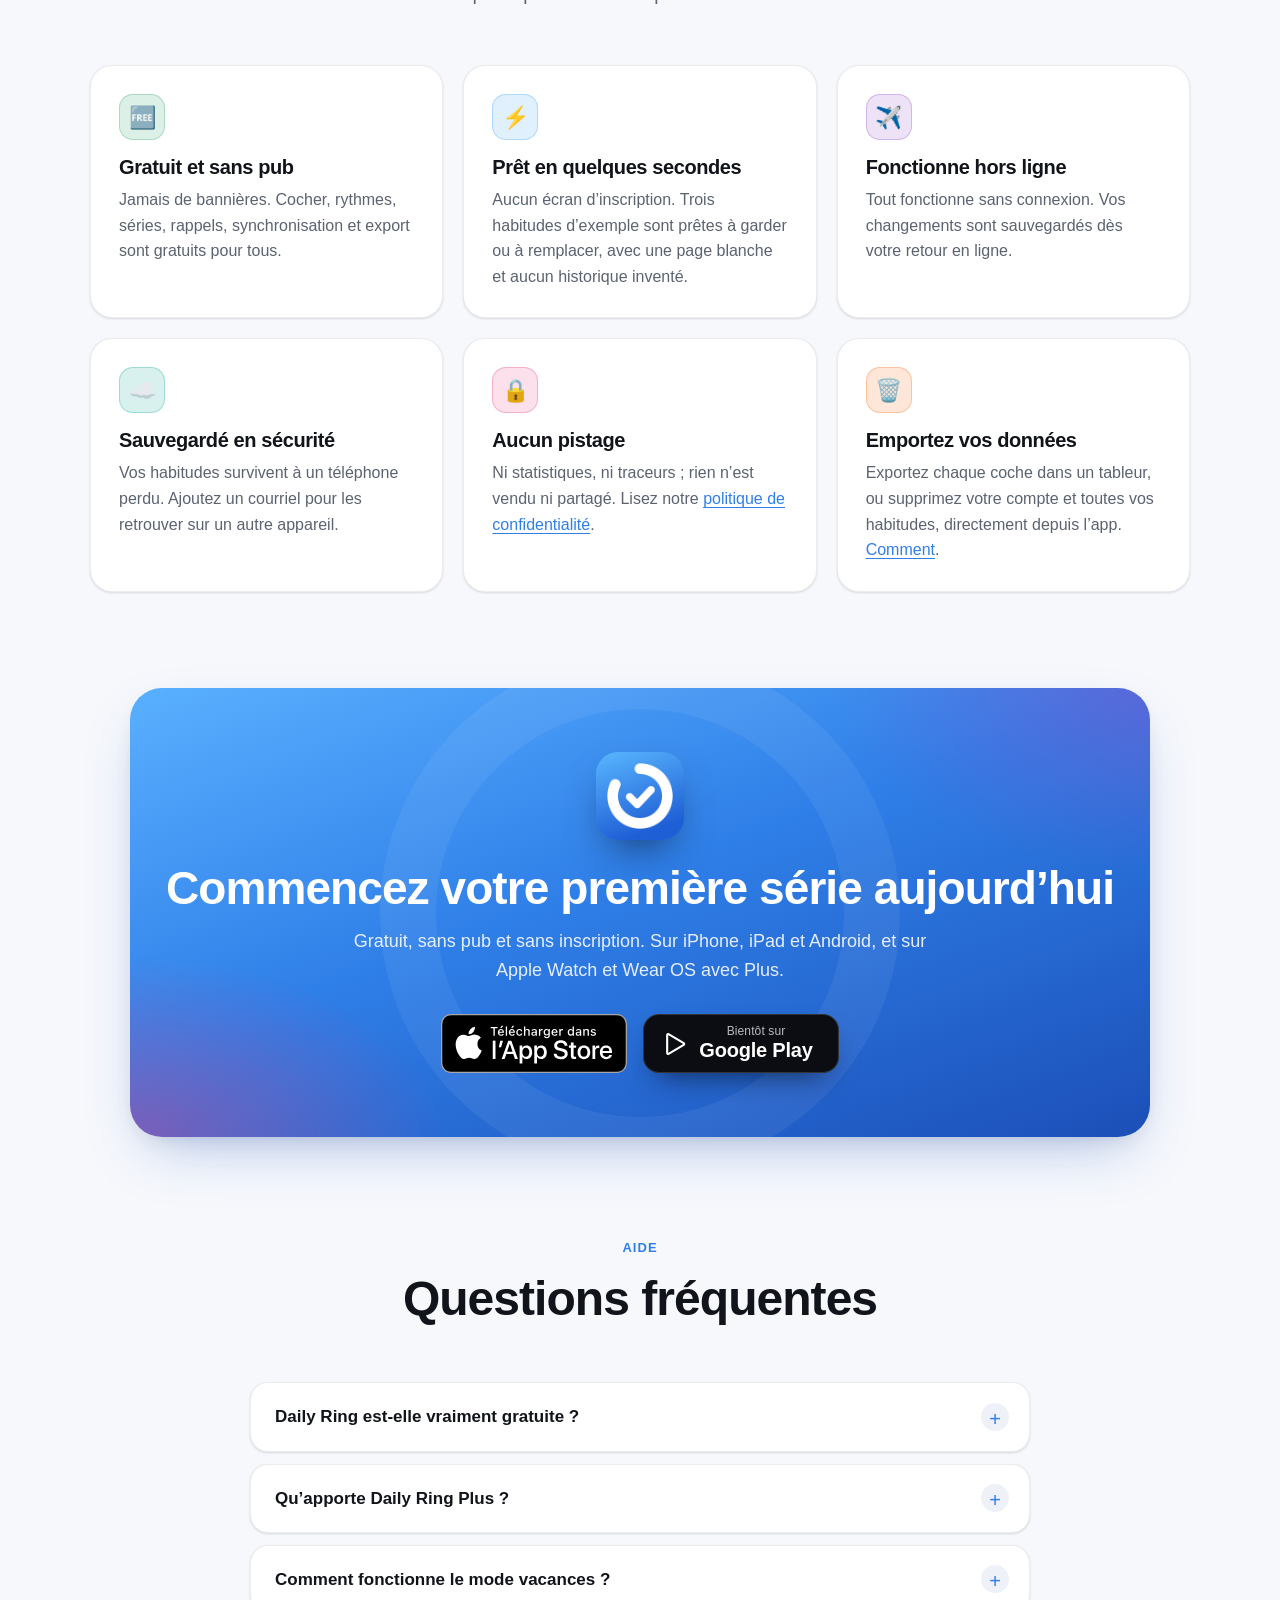
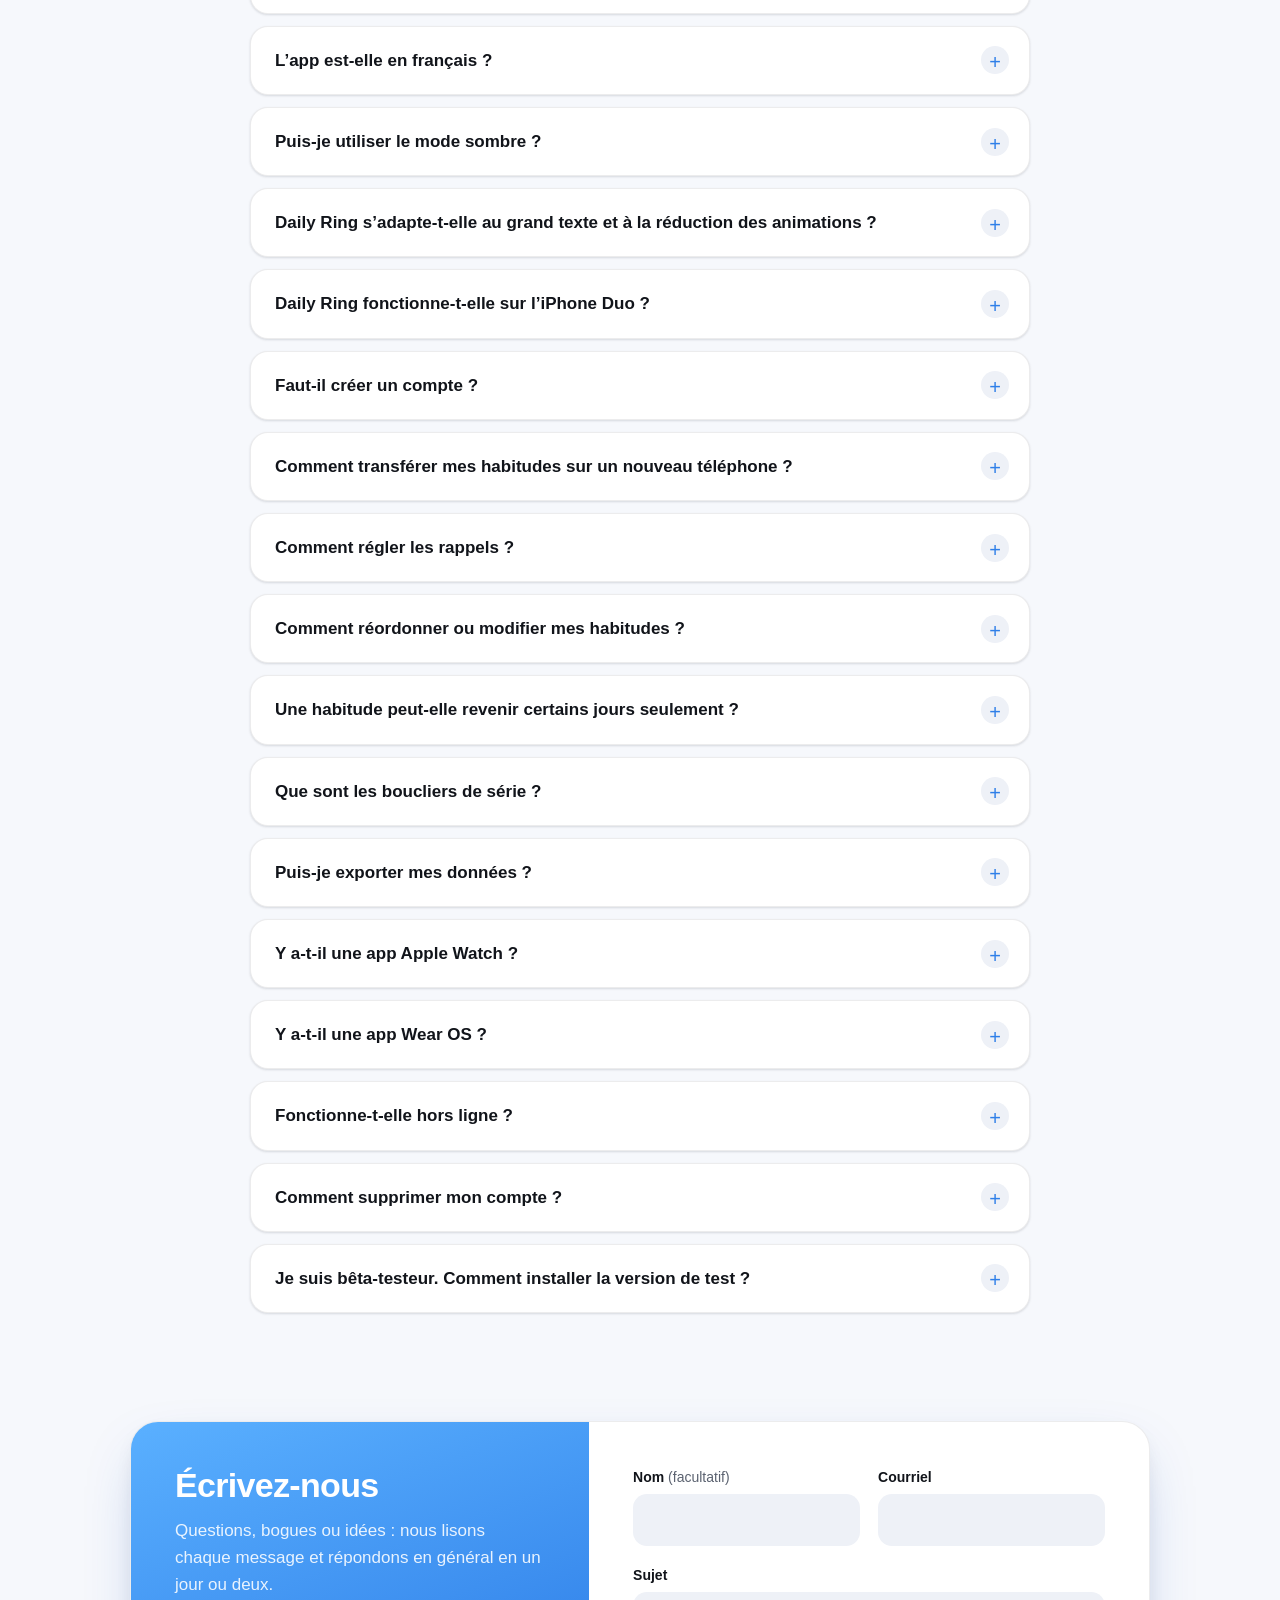
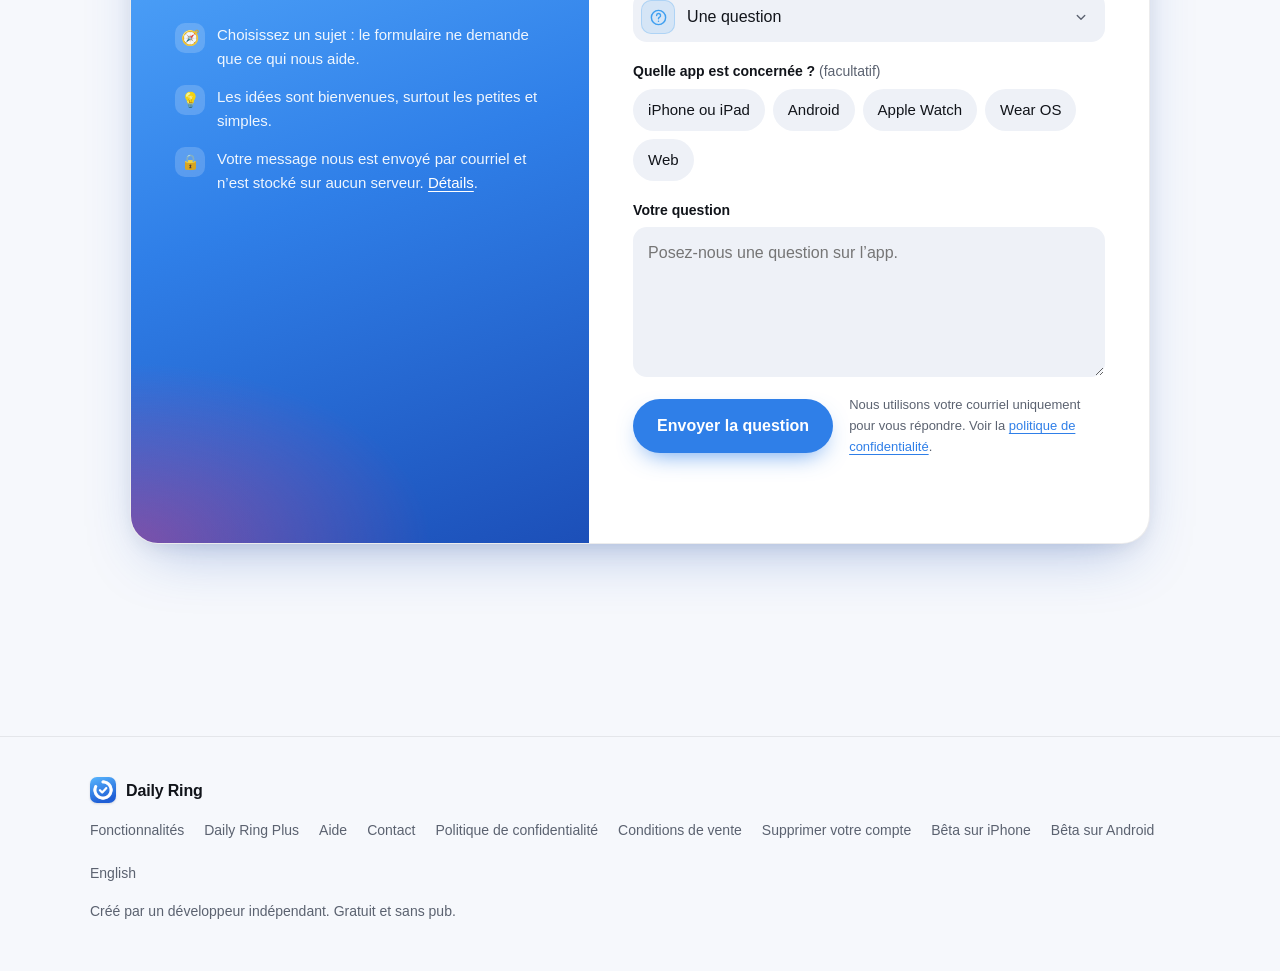
==== commit b5bec216: "feat: use Apple's official App Store badge - Official black badge, English and French, from Apple's " ====
--- a/fr/index.html
+++ b/fr/index.html
@@ -80,9 +80,8 @@
               quelques secondes.
             </p>
             <div class="store-row" role="group" aria-label="Télécharger Daily Ring">
-              <a class="store-badge is-soon" data-store="appStore" data-live="Télécharger dans l’">
-                <svg viewBox="0 0 24 24" aria-hidden="true"><rect x="6" y="2.5" width="12" height="19" rx="3" fill="none" stroke="currentColor" stroke-width="1.8" /><path d="M10.5 18.5h3" stroke="currentColor" stroke-width="1.8" stroke-linecap="round" /></svg>
-                <span><small>Bientôt dans l’</small>App Store</span>
+              <a class="store-art" href="https://apps.apple.com/app/id6823733199?l=fr">
+                <img src="../images/badges/app-store-fr.svg" alt="Télécharger dans l’App Store" />
               </a>
               <a class="store-badge is-soon" data-store="googlePlay" data-live="Disponible sur">
                 <svg viewBox="0 0 24 24" aria-hidden="true"><path d="M7 4.2v15.6a.8.8 0 0 0 1.2.7l13-7.8a.8.8 0 0 0 0-1.4l-13-7.8A.8.8 0 0 0 7 4.2Z" fill="none" stroke="currentColor" stroke-width="1.8" stroke-linejoin="round" /></svg>
@@ -723,9 +722,8 @@
             <h2>Commencez votre première série aujourd’hui</h2>
             <p>Gratuit, sans pub et sans inscription. Sur iPhone, iPad et Android, et sur Apple Watch et Wear OS avec Plus.</p>
             <div class="store-row" role="group" aria-label="Télécharger Daily Ring">
-              <a class="store-badge is-soon" data-store="appStore" data-live="Télécharger dans l’">
-                <svg viewBox="0 0 24 24" aria-hidden="true"><rect x="6" y="2.5" width="12" height="19" rx="3" fill="none" stroke="currentColor" stroke-width="1.8" /><path d="M10.5 18.5h3" stroke="currentColor" stroke-width="1.8" stroke-linecap="round" /></svg>
-                <span><small>Bientôt dans l’</small>App Store</span>
+              <a class="store-art" href="https://apps.apple.com/app/id6823733199?l=fr">
+                <img src="../images/badges/app-store-fr.svg" alt="Télécharger dans l’App Store" />
               </a>
               <a class="store-badge is-soon" data-store="googlePlay" data-live="Disponible sur">
                 <svg viewBox="0 0 24 24" aria-hidden="true"><path d="M7 4.2v15.6a.8.8 0 0 0 1.2.7l13-7.8a.8.8 0 0 0 0-1.4l-13-7.8A.8.8 0 0 0 7 4.2Z" fill="none" stroke="currentColor" stroke-width="1.8" stroke-linejoin="round" /></svg>
--- a/styles.css
+++ b/styles.css
@@ -480,15 +480,31 @@
   margin-bottom: 12px;
 }
 
-/* Store badges. Each is an <a> with no href until site.js has a store URL for
-   it, so a "coming soon" badge is plain text: not focusable, not a dead link.
-   Neutral glyphs rather than the stores' logos, which only their official
-   badge artwork may carry; swap that artwork in once the listings are live. */
+/* Store badges.
+   - A live store gets its official artwork, unmodified (`.store-art`), at the
+     height of the "coming soon" badges beside it.
+   - A store not live yet is an <a> with no href until site.js has a URL for
+     it, so it is plain text: not focusable, not a dead link. It uses a neutral
+     glyph, since only the official artwork may carry the store's logo.
+   - Apple asks for clear space of a quarter of the badge's height around it,
+     hence the 16px gap. */
 
 .store-row {
   display: flex;
   flex-wrap: wrap;
-  gap: 12px;
+  align-items: center;
+  gap: 16px;
+}
+
+.store-art {
+  display: inline-flex;
+  border-radius: 10px;
+}
+
+.store-art img {
+  display: block;
+  height: 59px;
+  width: auto;
 }
 
 .store-badge {
@@ -3843,3 +3859,100 @@
   height: 40px;
   border-radius: 10px;
 }
+
+/* Beta guide on Android: "Add your Wear OS watch". A three-picture strip whose
+   watch frames are round cases, dark as the watch always is. */
+
+.strip-3 {
+  grid-template-columns: repeat(3, 1fr);
+  max-width: 760px;
+  margin-inline: auto;
+}
+
+.screen-wear {
+  max-width: 180px;
+  aspect-ratio: 1;
+  /* centred on a phone frame's height, so the captions line up */
+  margin-block: calc((min(220px, 100%) * 930 / 720 - min(180px, 100%)) / 2);
+  min-height: 0;
+  padding: 7px;
+  border-radius: 50%;
+  background: linear-gradient(145deg, #3a3d44, #121317 55%, #26282e);
+  /* the drawn watch's contents scale with it */
+  container-type: inline-size;
+}
+
+.screen-wear img {
+  display: block;
+  border-radius: 50%;
+  background: #000;
+}
+
+.wear-ui {
+  height: 100%;
+  border-radius: 50%;
+  background: #000;
+  color: #f1f3f5;
+  display: grid;
+  place-content: center;
+  justify-items: center;
+  gap: 4cqw;
+  overflow: hidden;
+  font-size: 7cqw;
+}
+
+.wear-ui .wear-app {
+  display: flex;
+  align-items: center;
+  gap: 4cqw;
+  padding: 3cqw 8cqw 3cqw 3cqw;
+  border-radius: 999px;
+  background: #1d2129;
+  font-weight: 700;
+  white-space: nowrap;
+}
+
+.wear-ui .wear-app img {
+  width: 15cqw;
+  height: 15cqw;
+  border-radius: 50%;
+}
+
+.wear-ui .wear-app.dim {
+  opacity: 0.4;
+}
+
+.mock-device {
+  display: flex;
+  align-items: center;
+  gap: 8px;
+}
+
+.mock-device > span:first-child {
+  font-size: 18px;
+}
+
+@media (max-width: 900px) {
+  .strip-3 {
+    grid-template-columns: repeat(3, 1fr);
+  }
+  .strip-3 > li:nth-child(2)::after {
+    display: block;
+  }
+}
+
+@media (max-width: 640px) {
+  /* the phone on its own row, the two watches side by side under it */
+  .strip-3 {
+    grid-template-columns: repeat(2, minmax(0, 1fr));
+  }
+  .strip-3 > li:nth-child(2)::after {
+    display: none;
+  }
+  .strip-3 > li:first-child {
+    grid-column: 1 / -1;
+  }
+  .strip-3 .screen-wear {
+    margin-block: 0;
+  }
+}
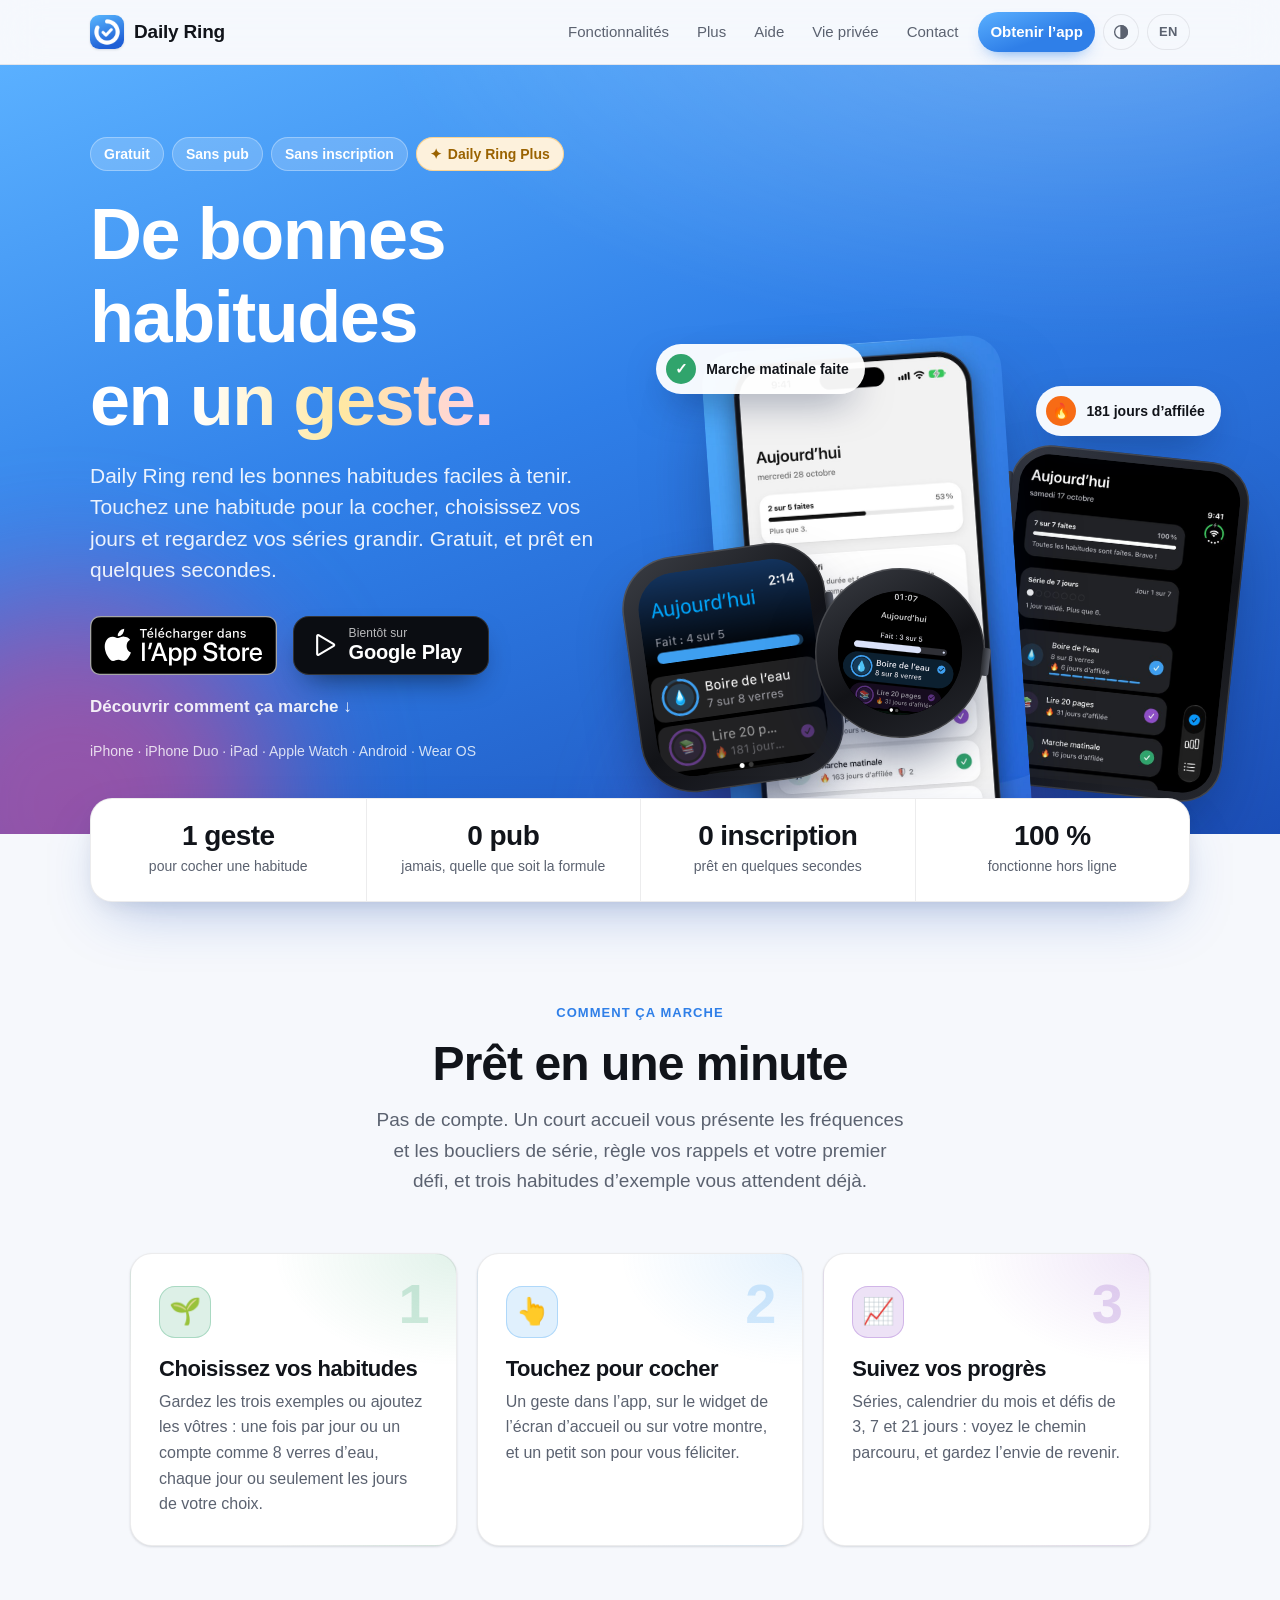
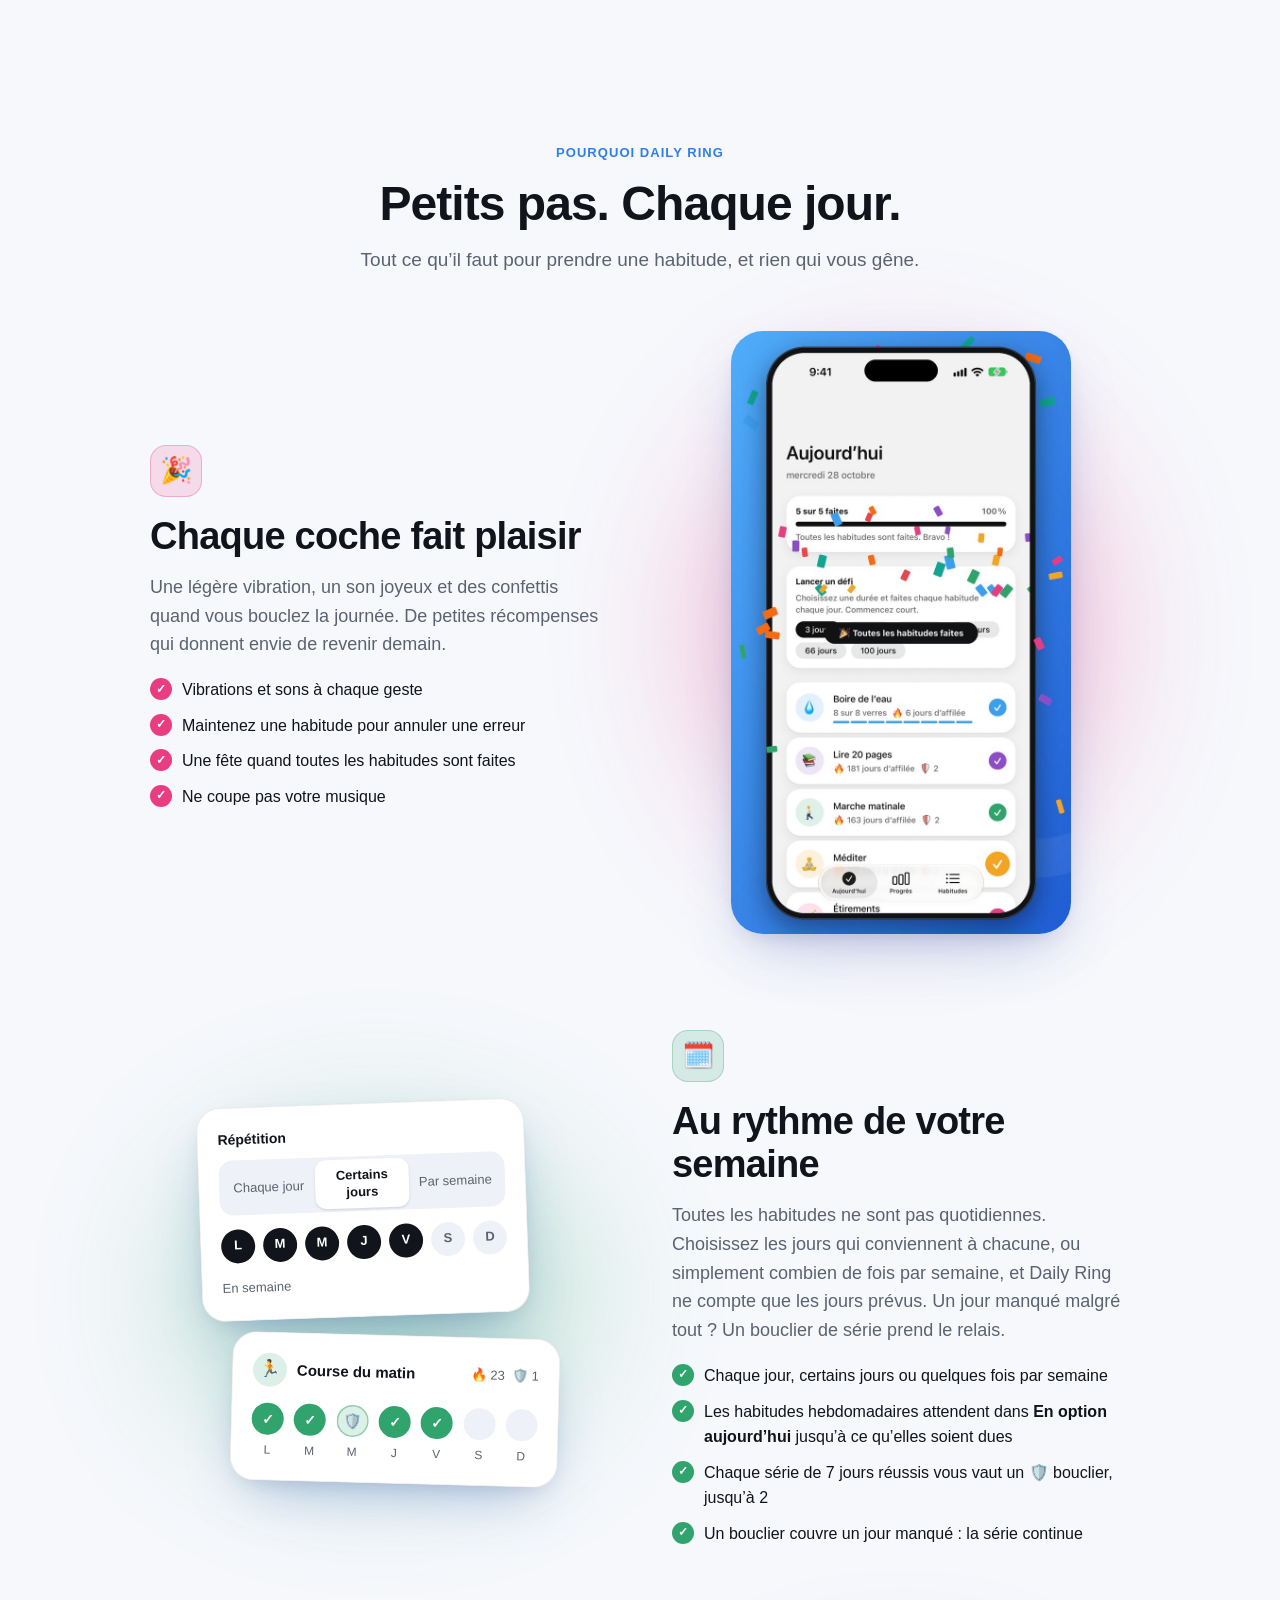
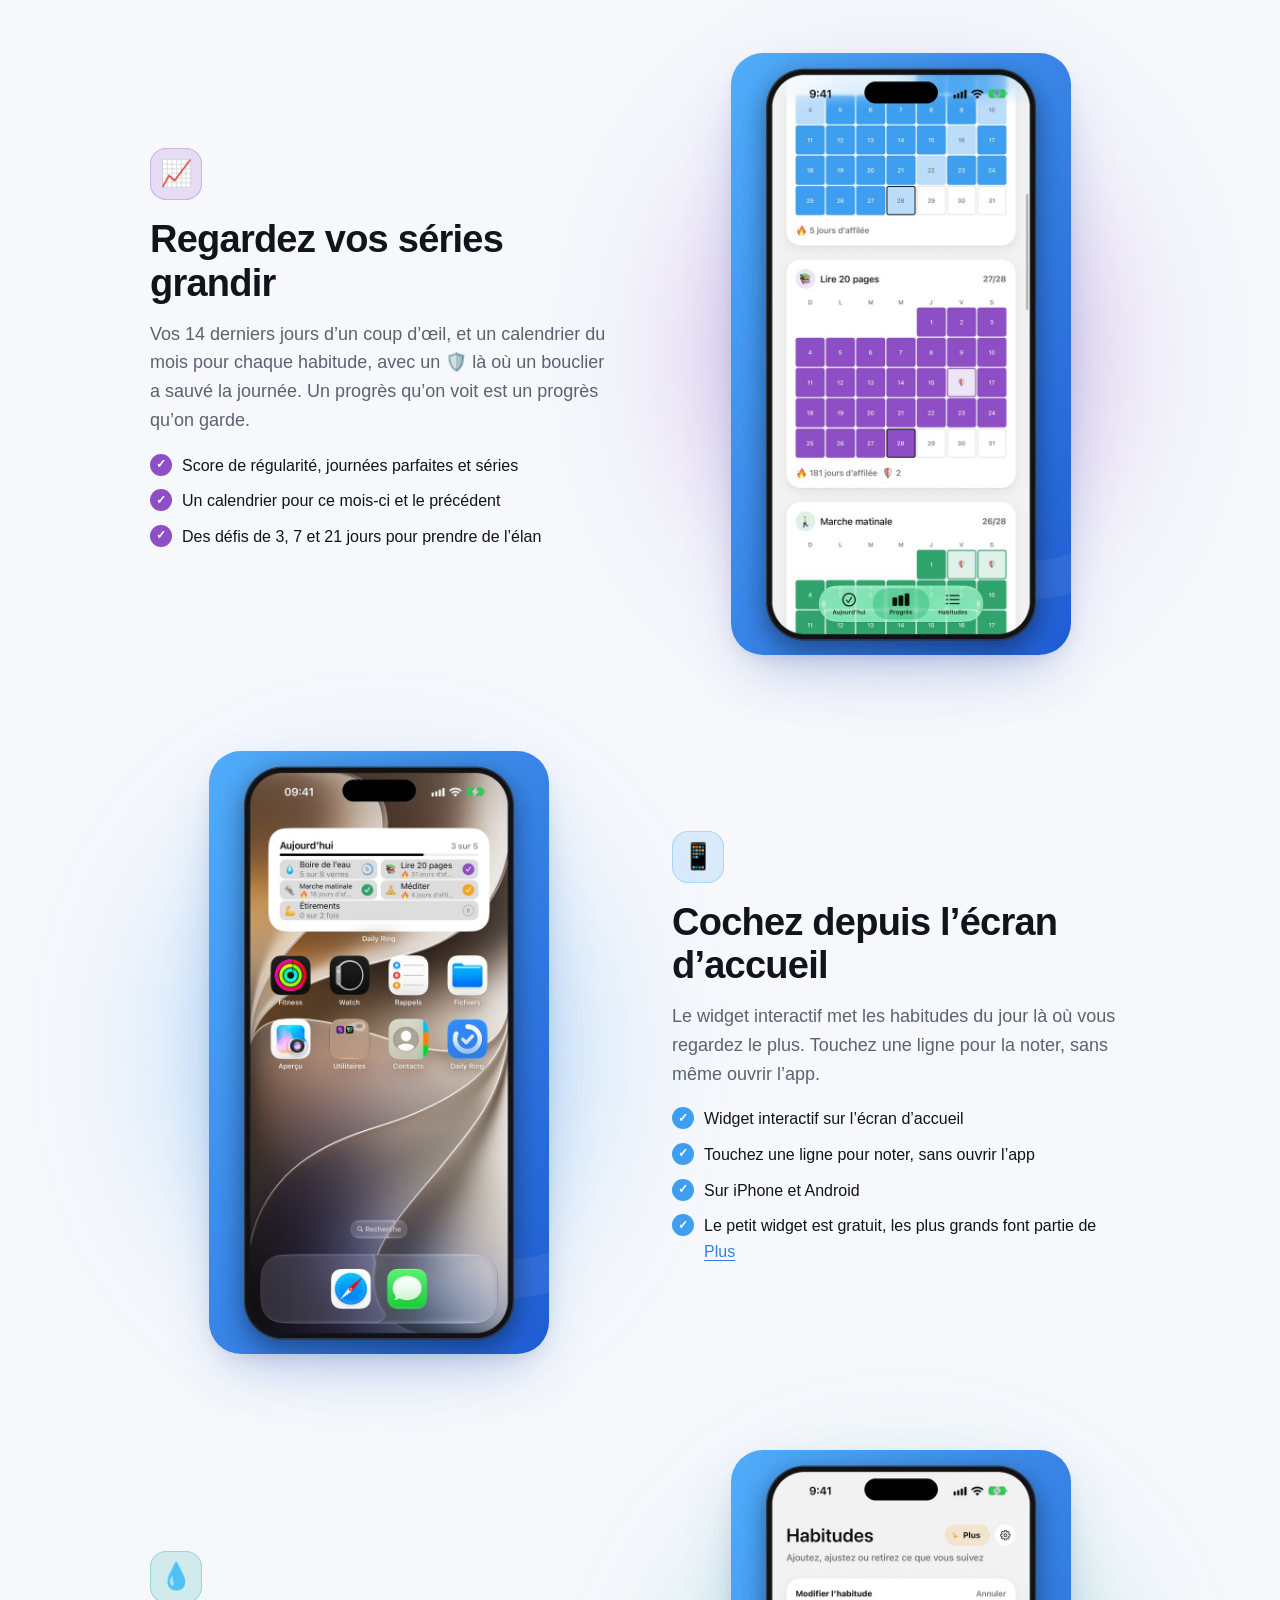
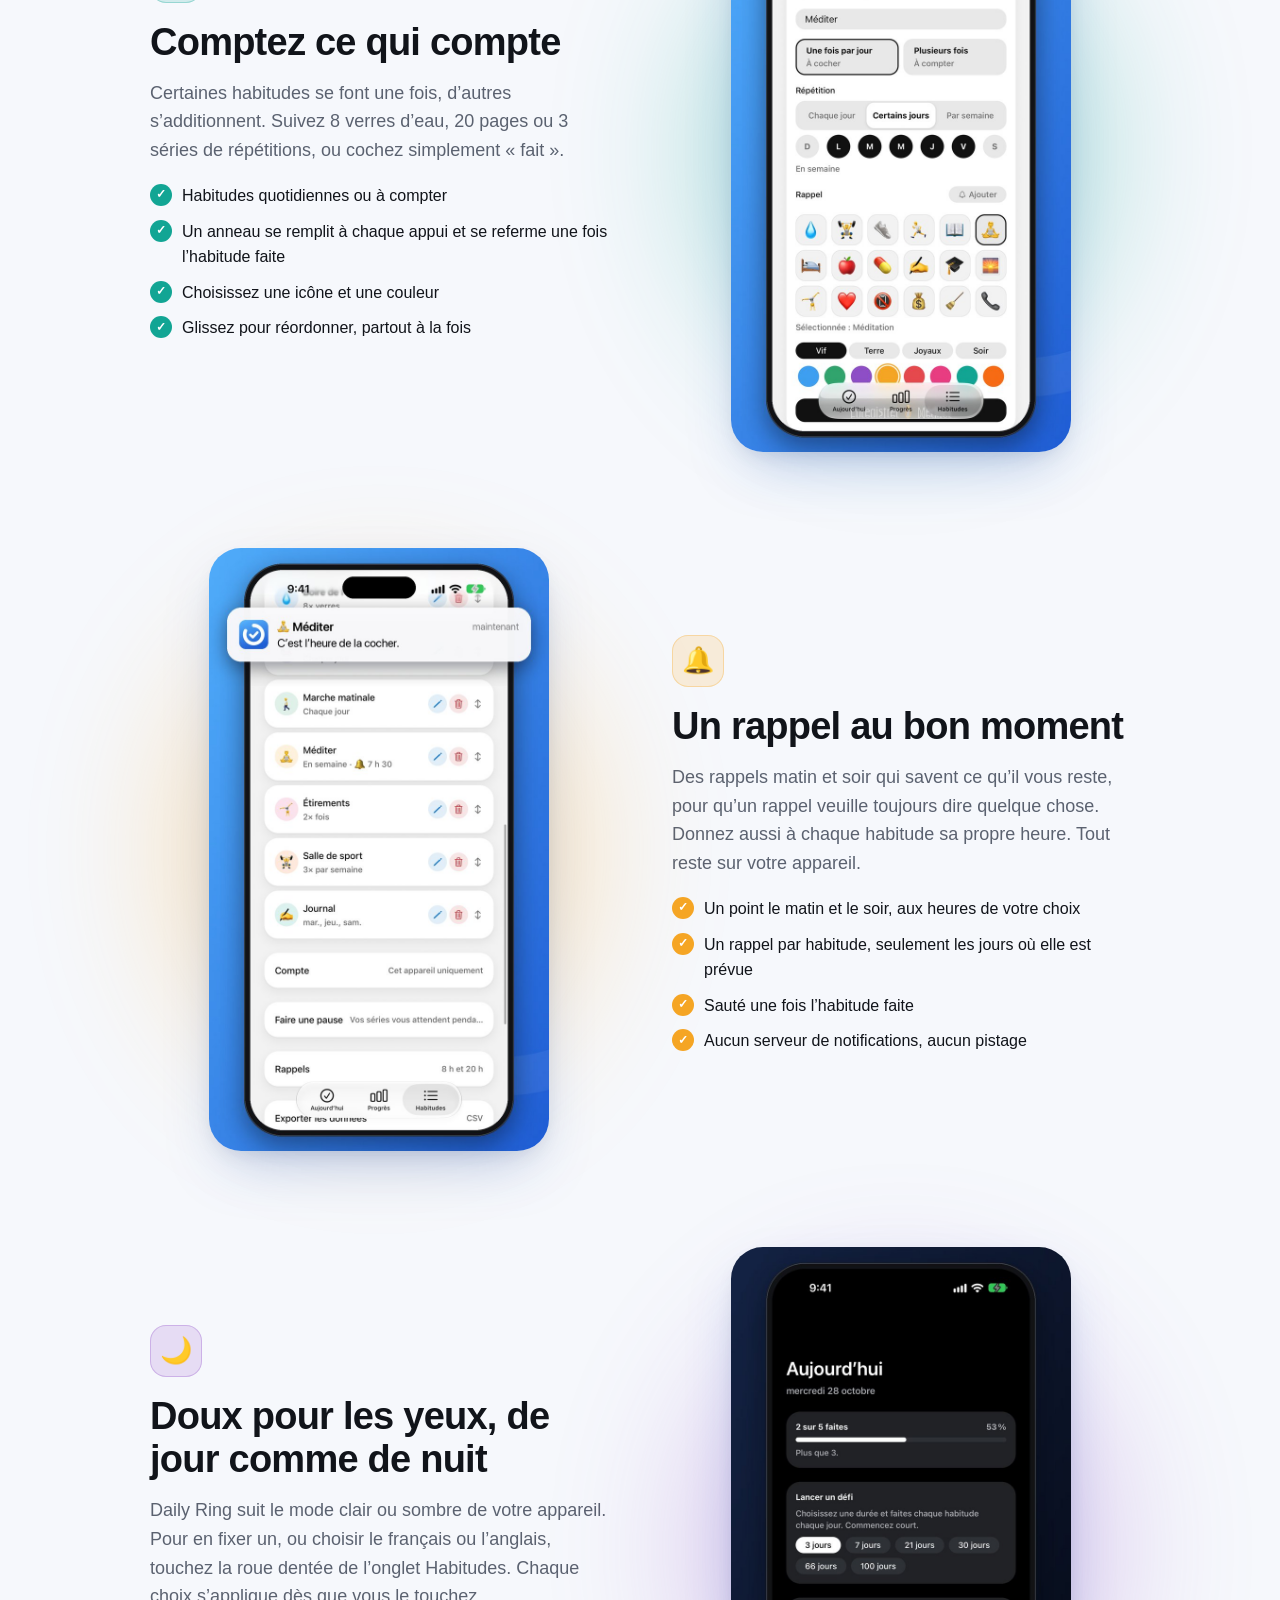
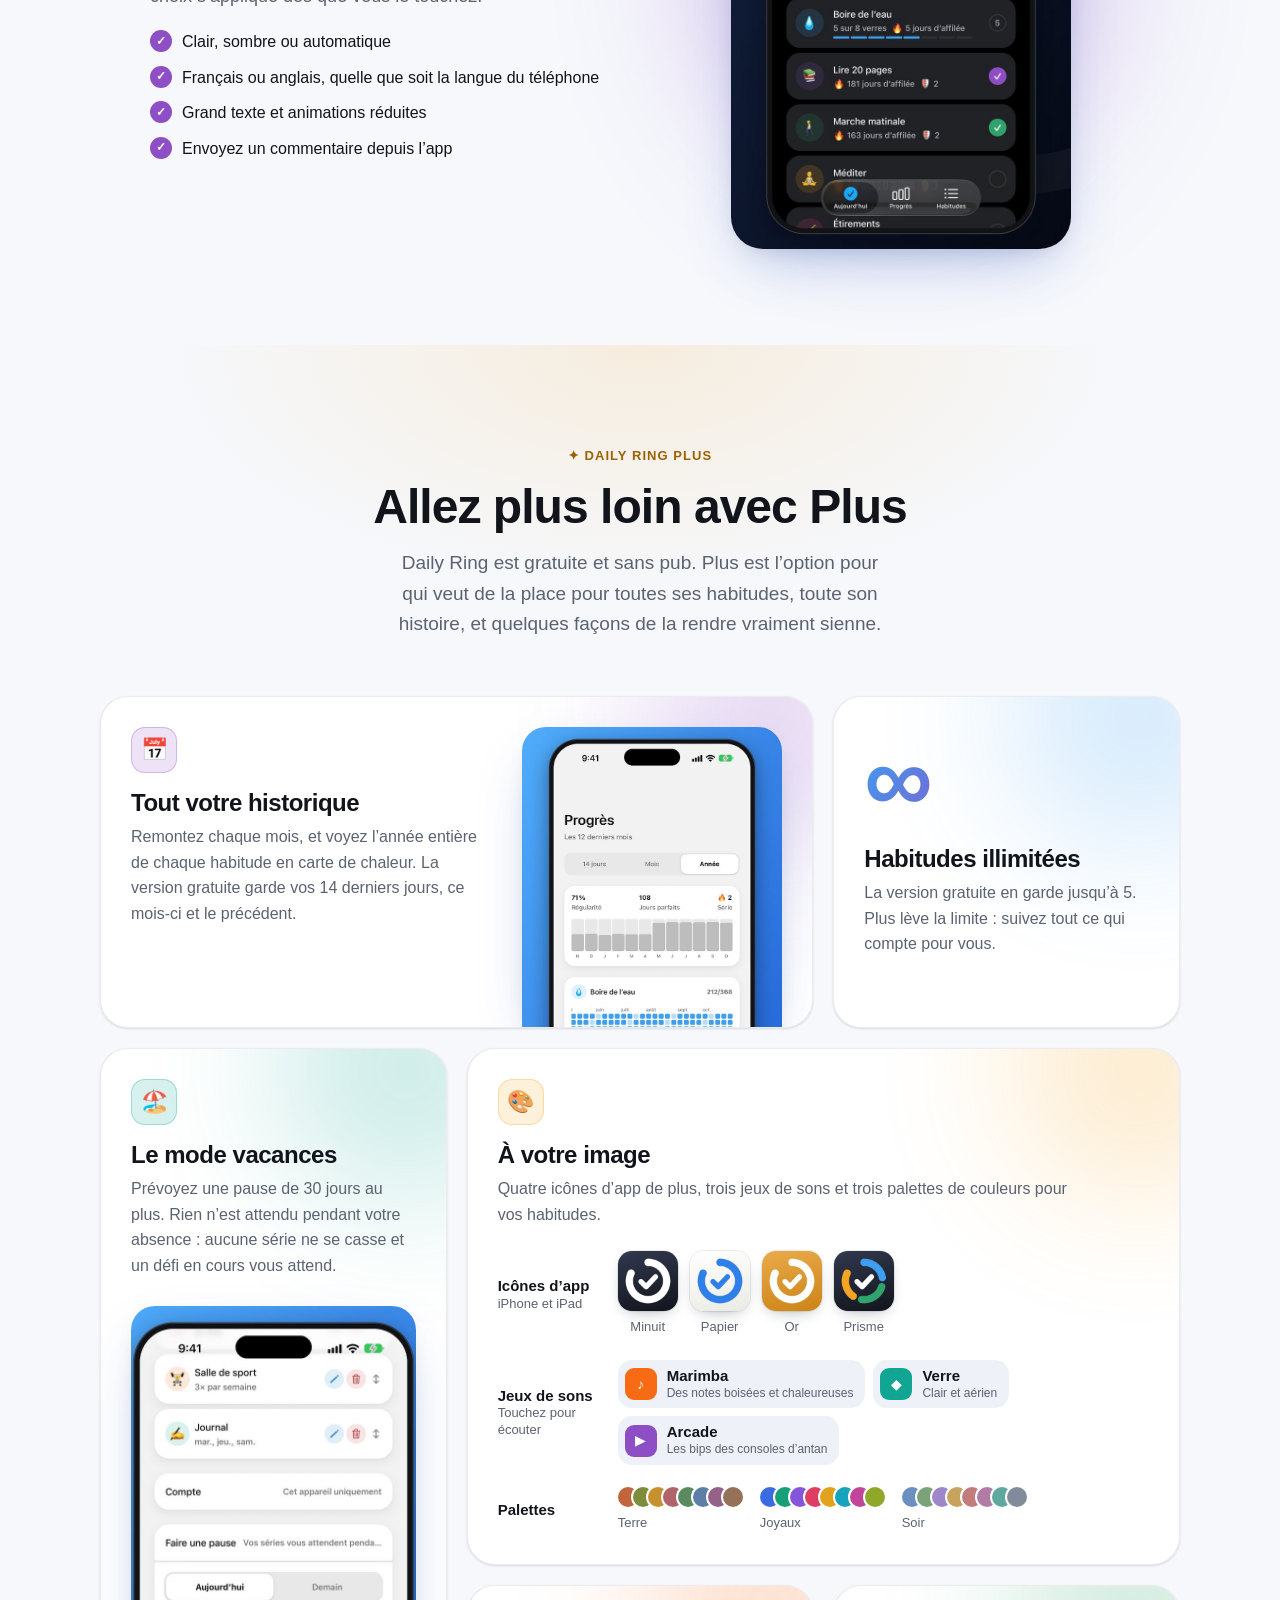
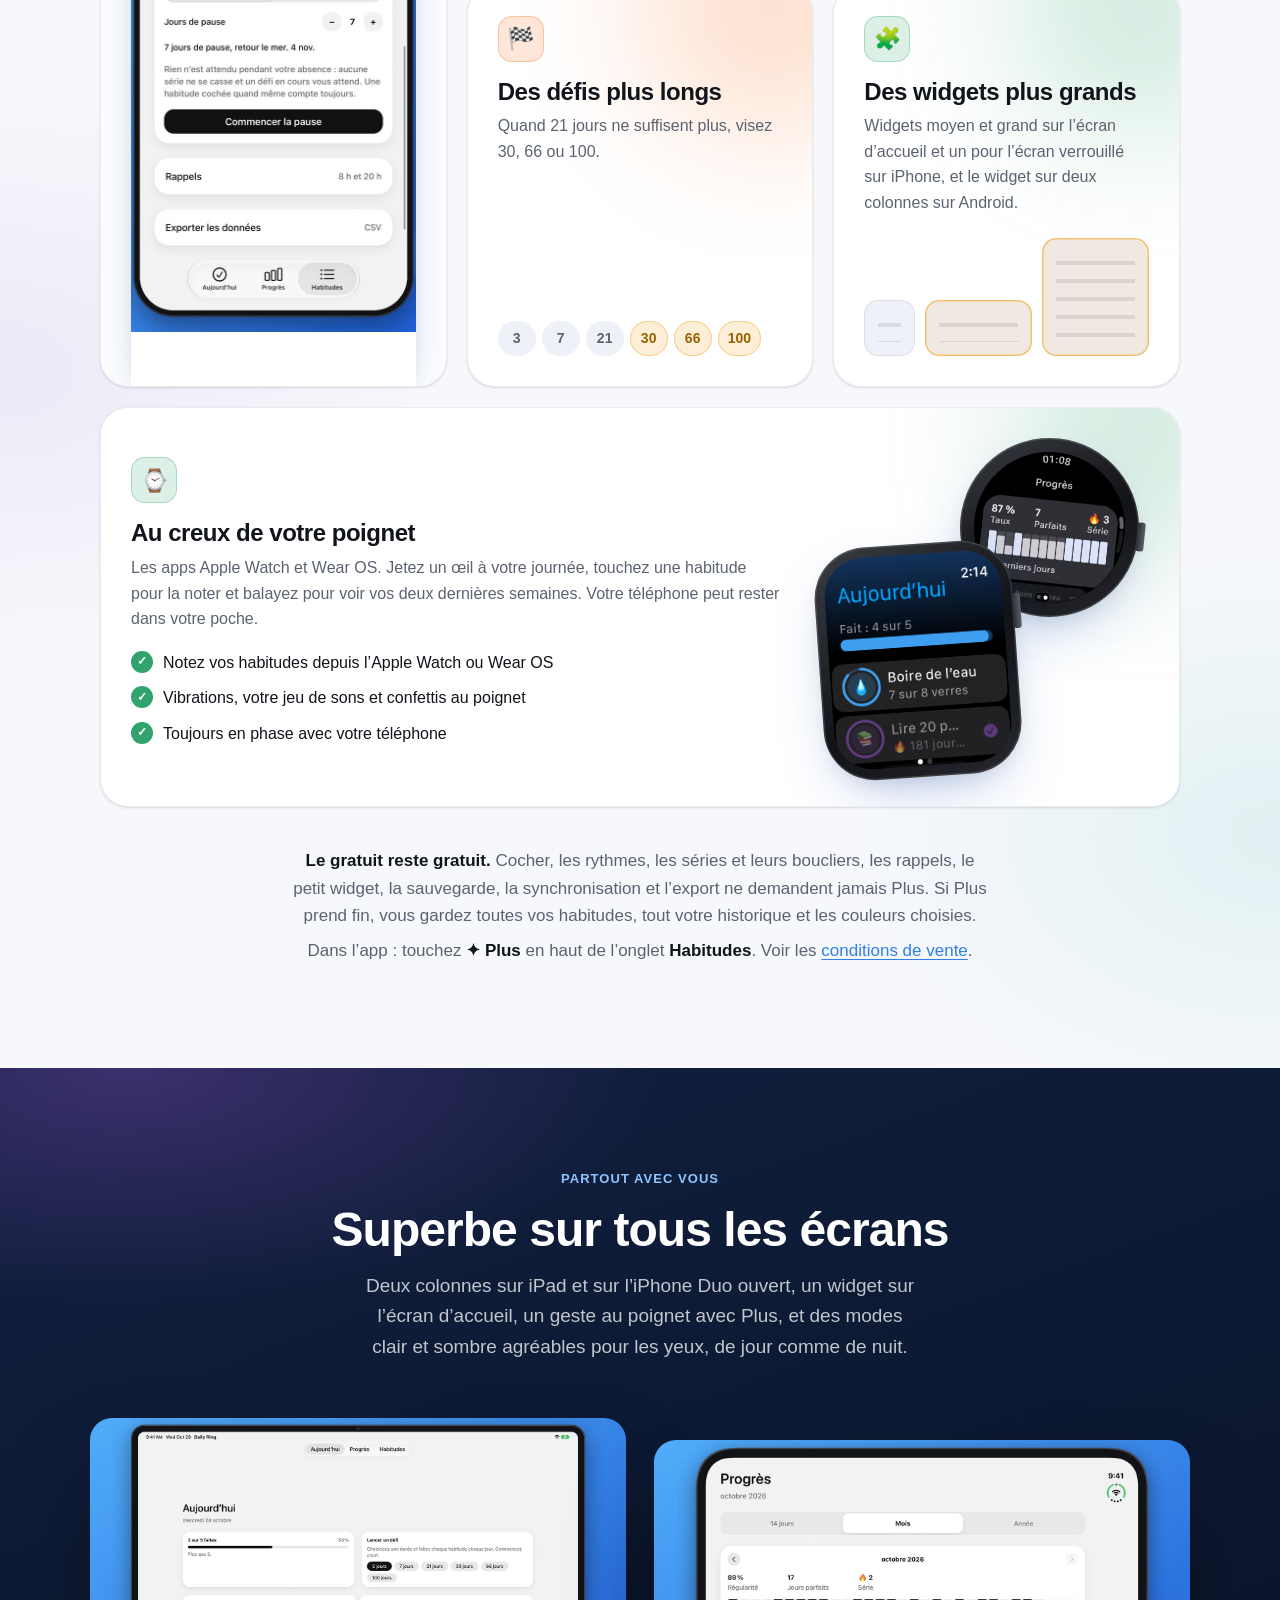
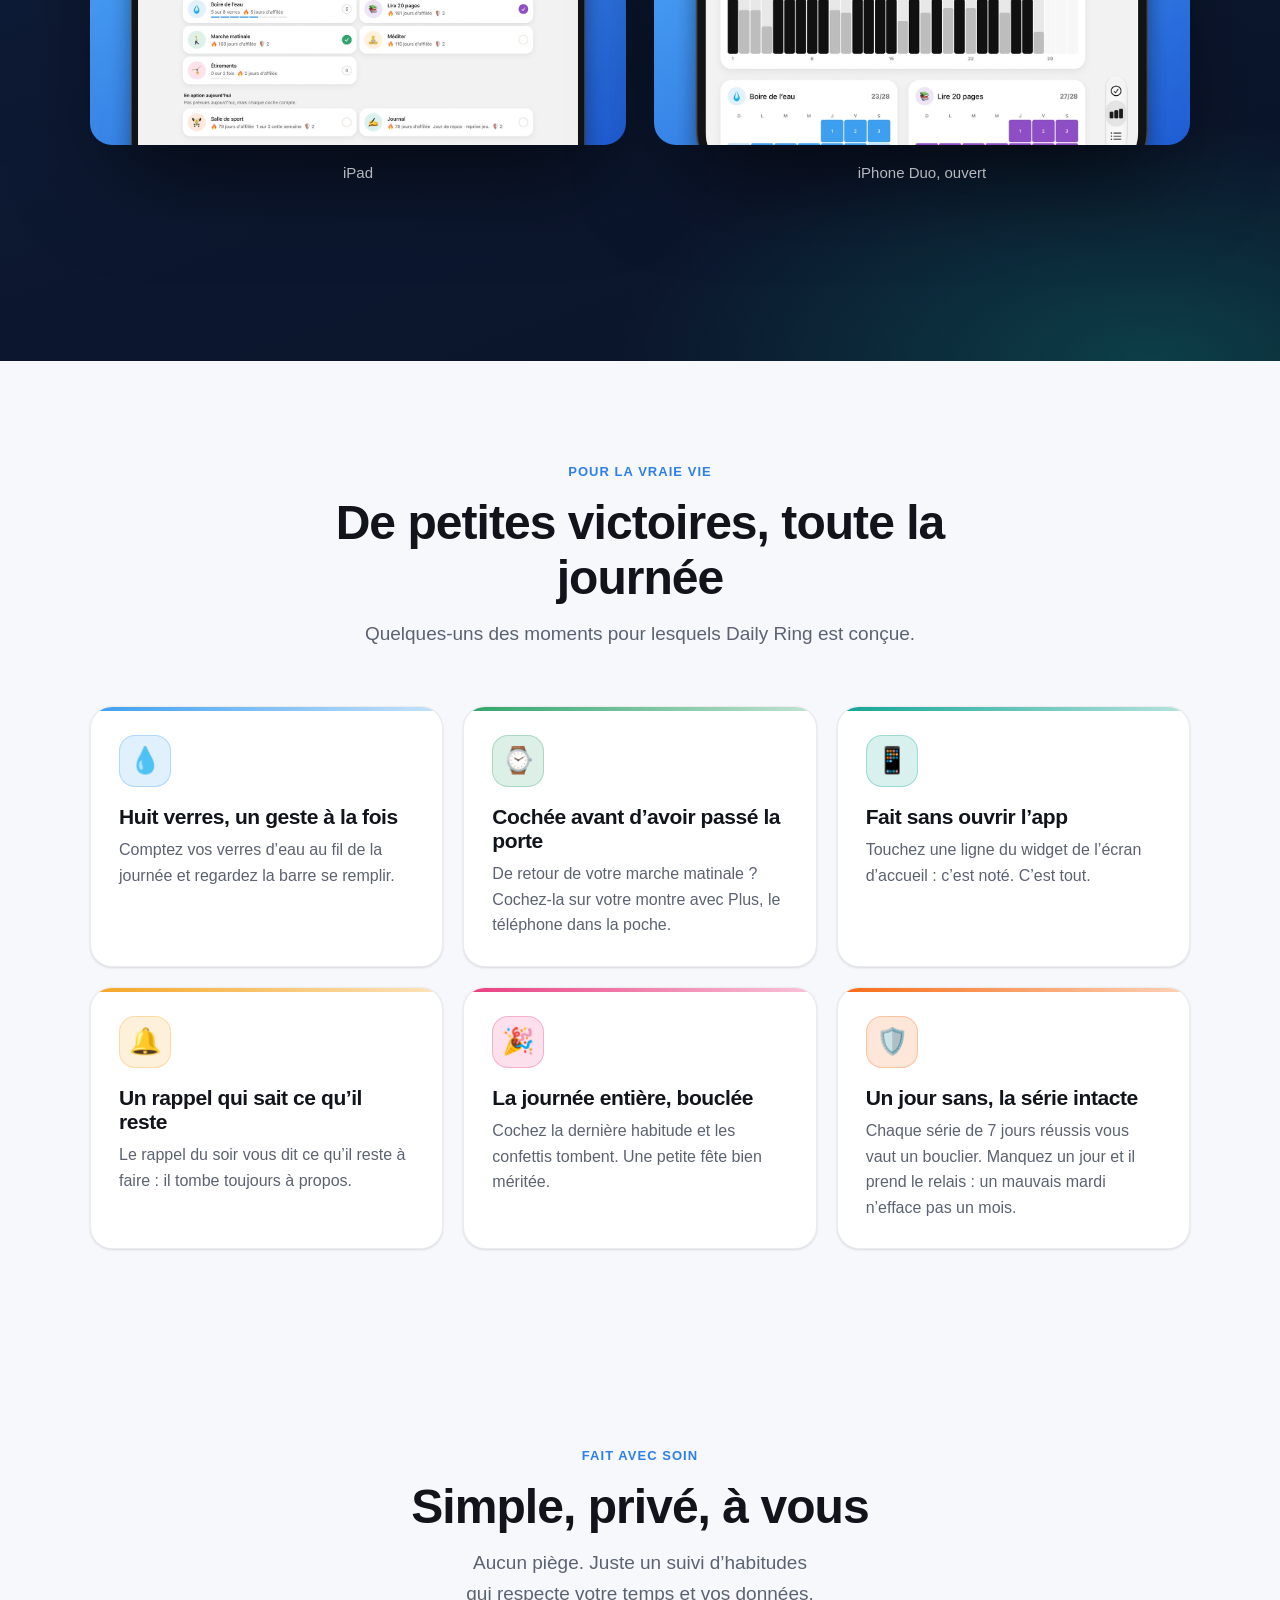
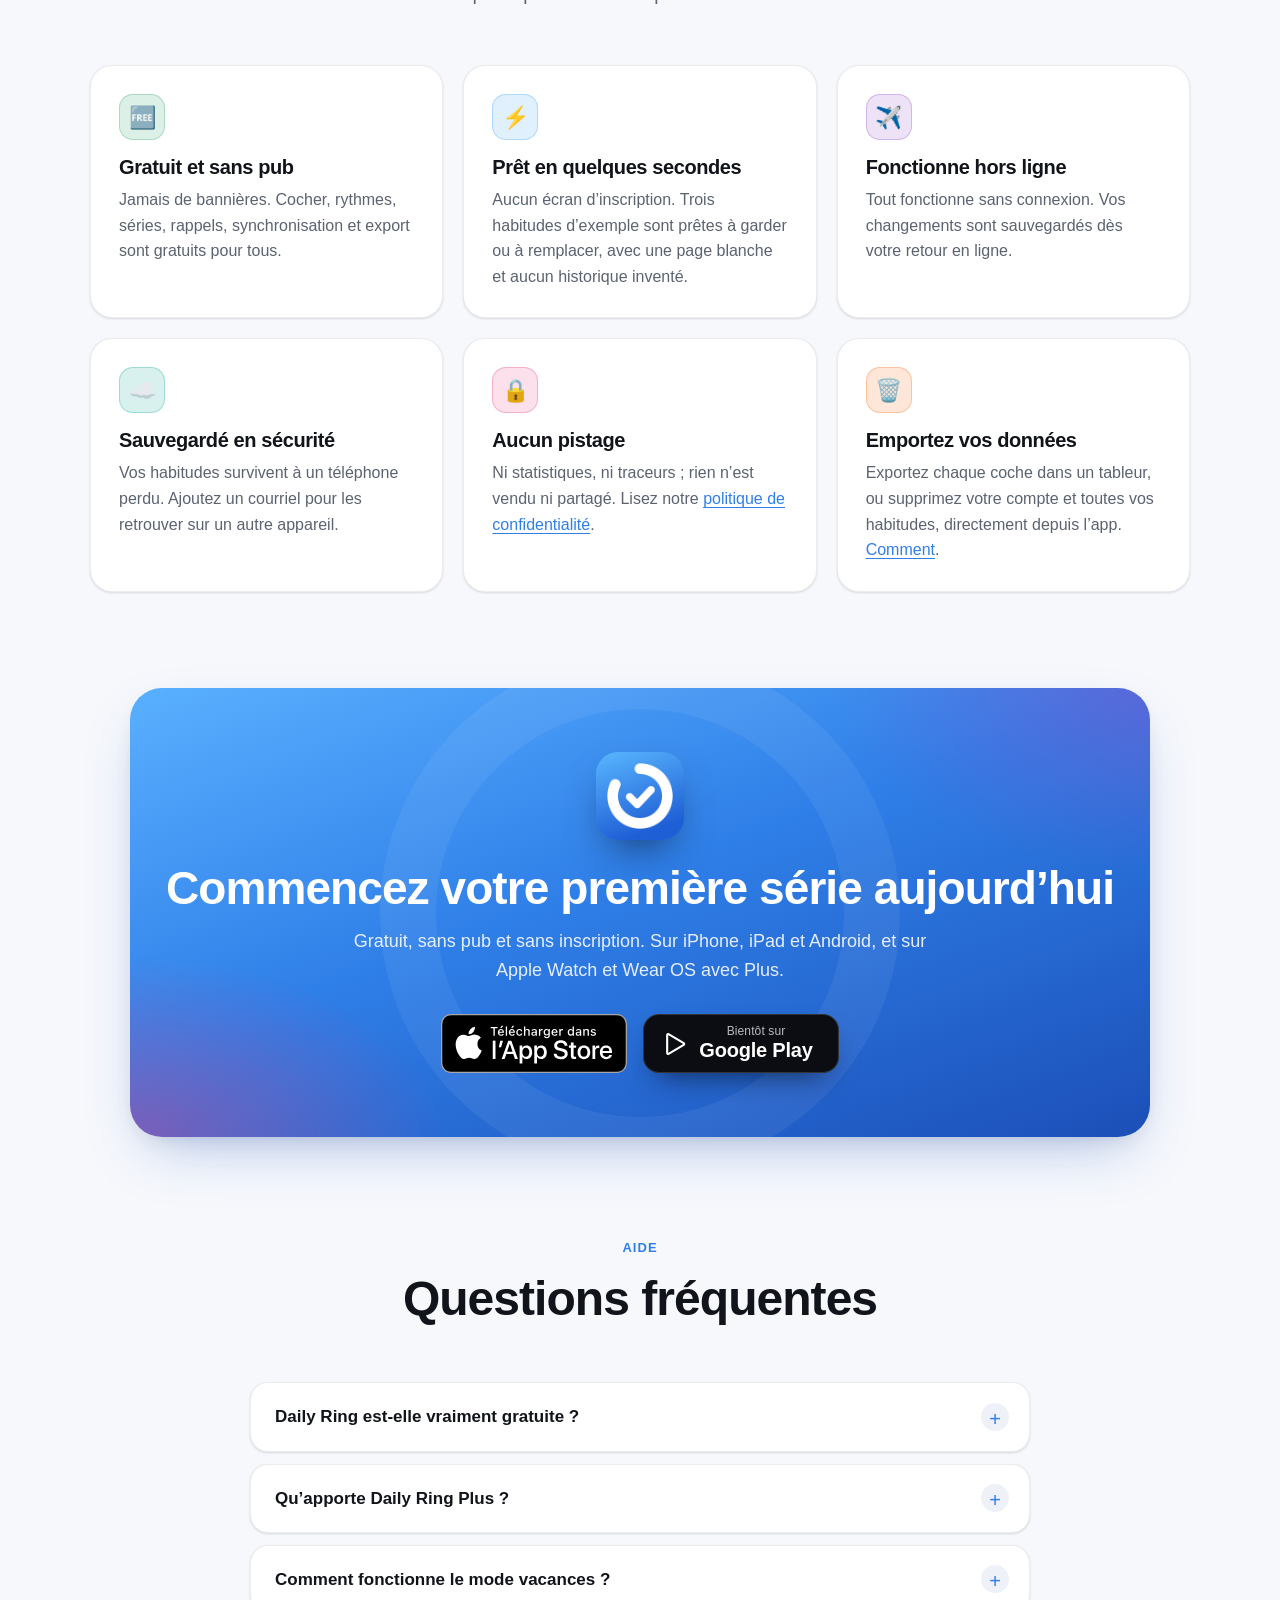
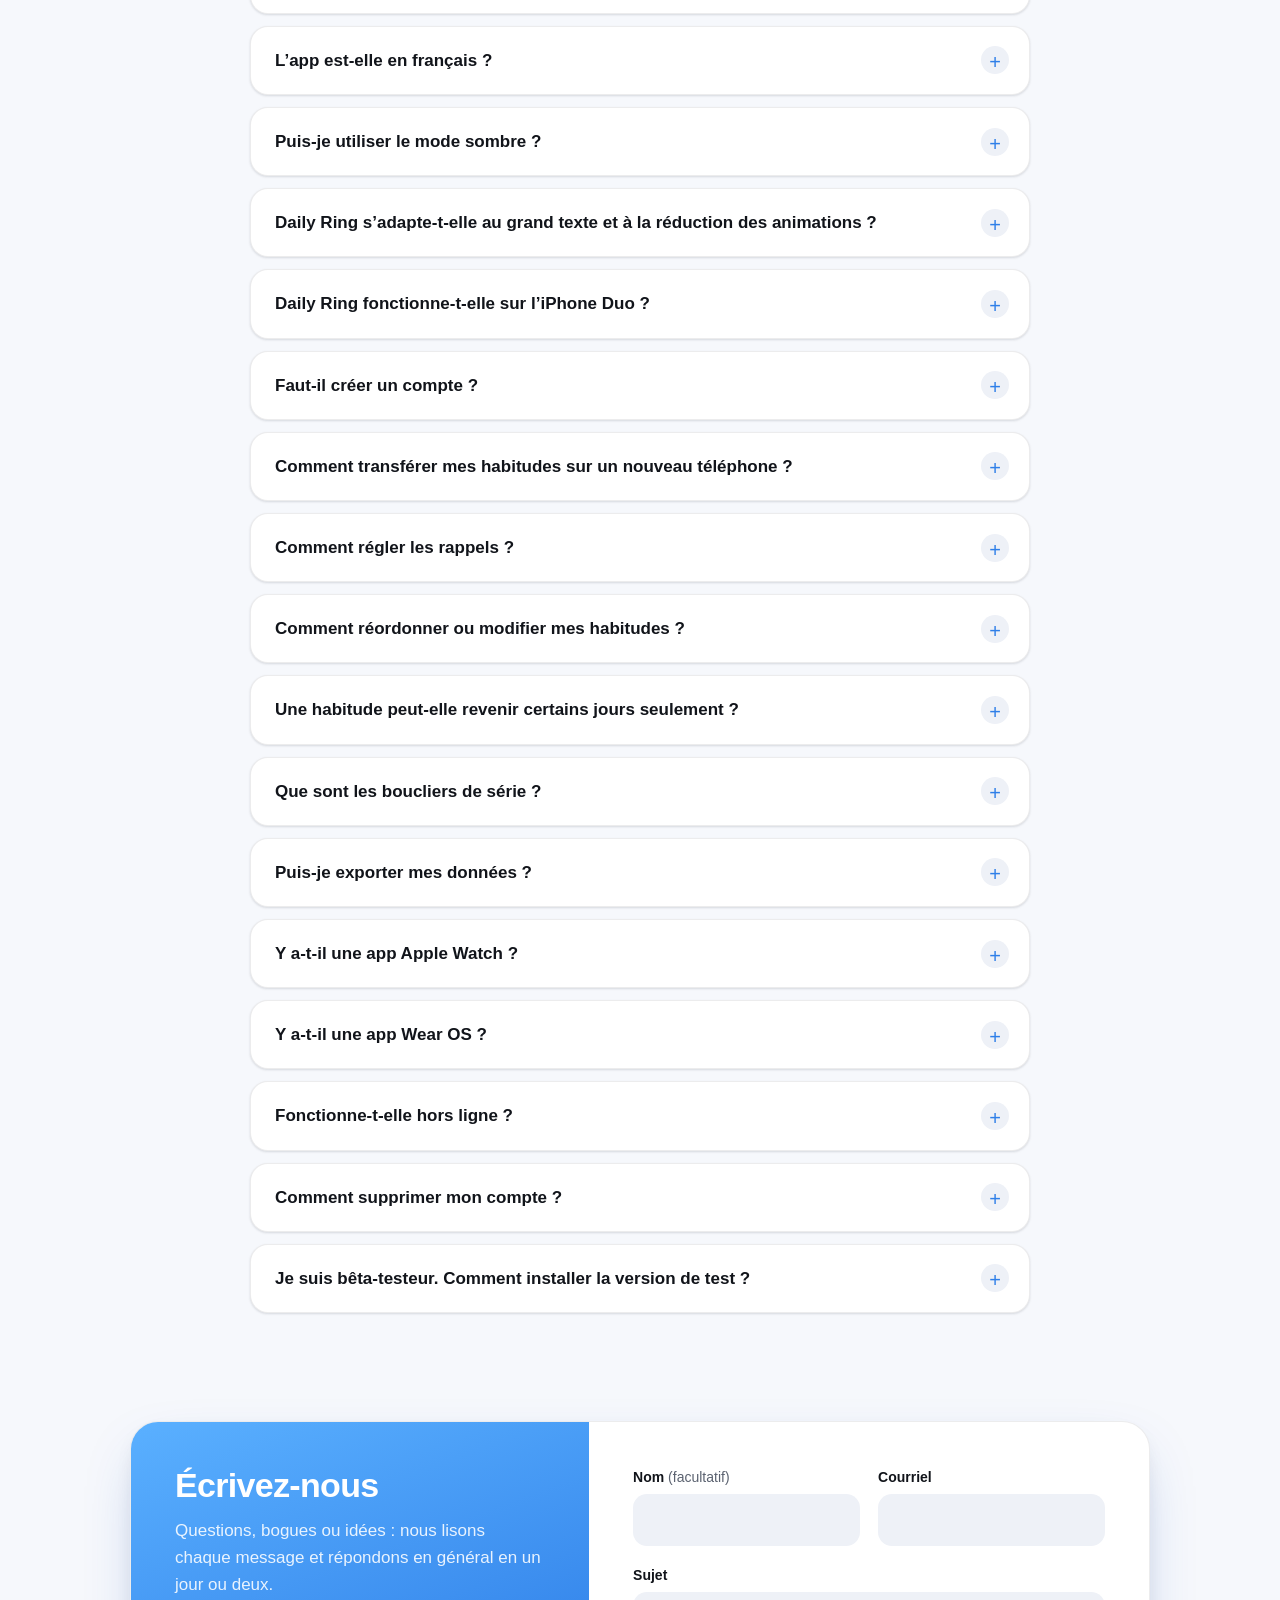
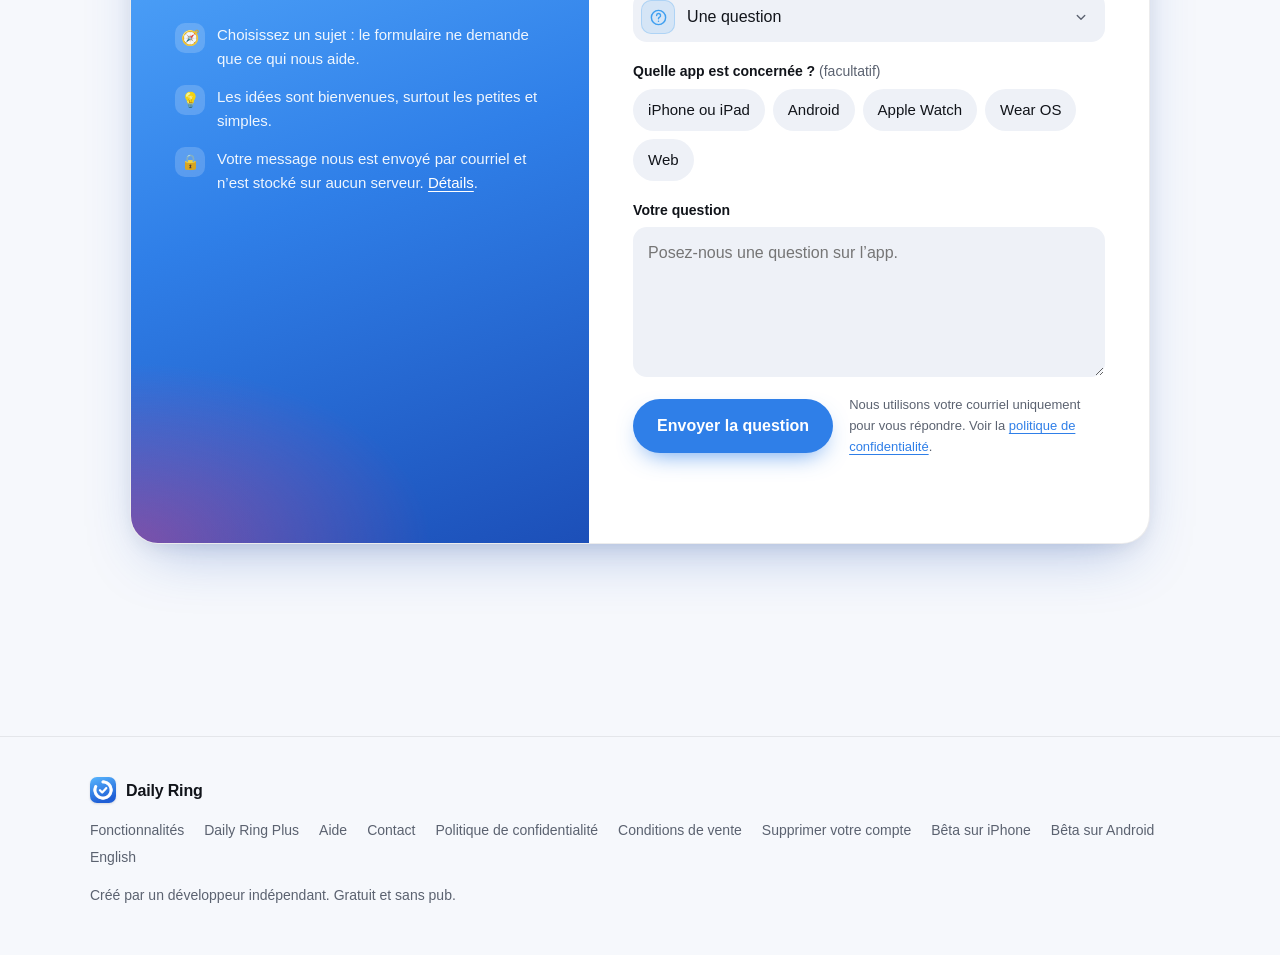
==== commit c78eb2d7: "feat: mention the Today progress rings - Add a "ring fills with each tap" line to Count what matters" ====
--- a/fr/index.html
+++ b/fr/index.html
@@ -320,6 +320,7 @@
               </p>
               <ul class="ticks">
                 <li>Habitudes quotidiennes ou à compter</li>
+                <li>Un anneau se remplit à chaque appui et se referme une fois l’habitude faite</li>
                 <li>Choisissez une icône et une couleur</li>
                 <li>Glissez pour réordonner, partout à la fois</li>
               </ul>
--- a/styles.css
+++ b/styles.css
@@ -2982,11 +2982,13 @@
   border-radius: 7px;
 }
 
+/* Its own line, left-aligned with the brand and the copy: ten links no longer
+   fit beside the brand, and pushed right they wrapped out of line. */
 footer.site nav {
   display: flex;
+  flex-basis: 100%;
   flex-wrap: wrap;
-  gap: 20px;
-  margin-left: auto;
+  gap: 4px 20px;
 }
 
 footer.site nav a {
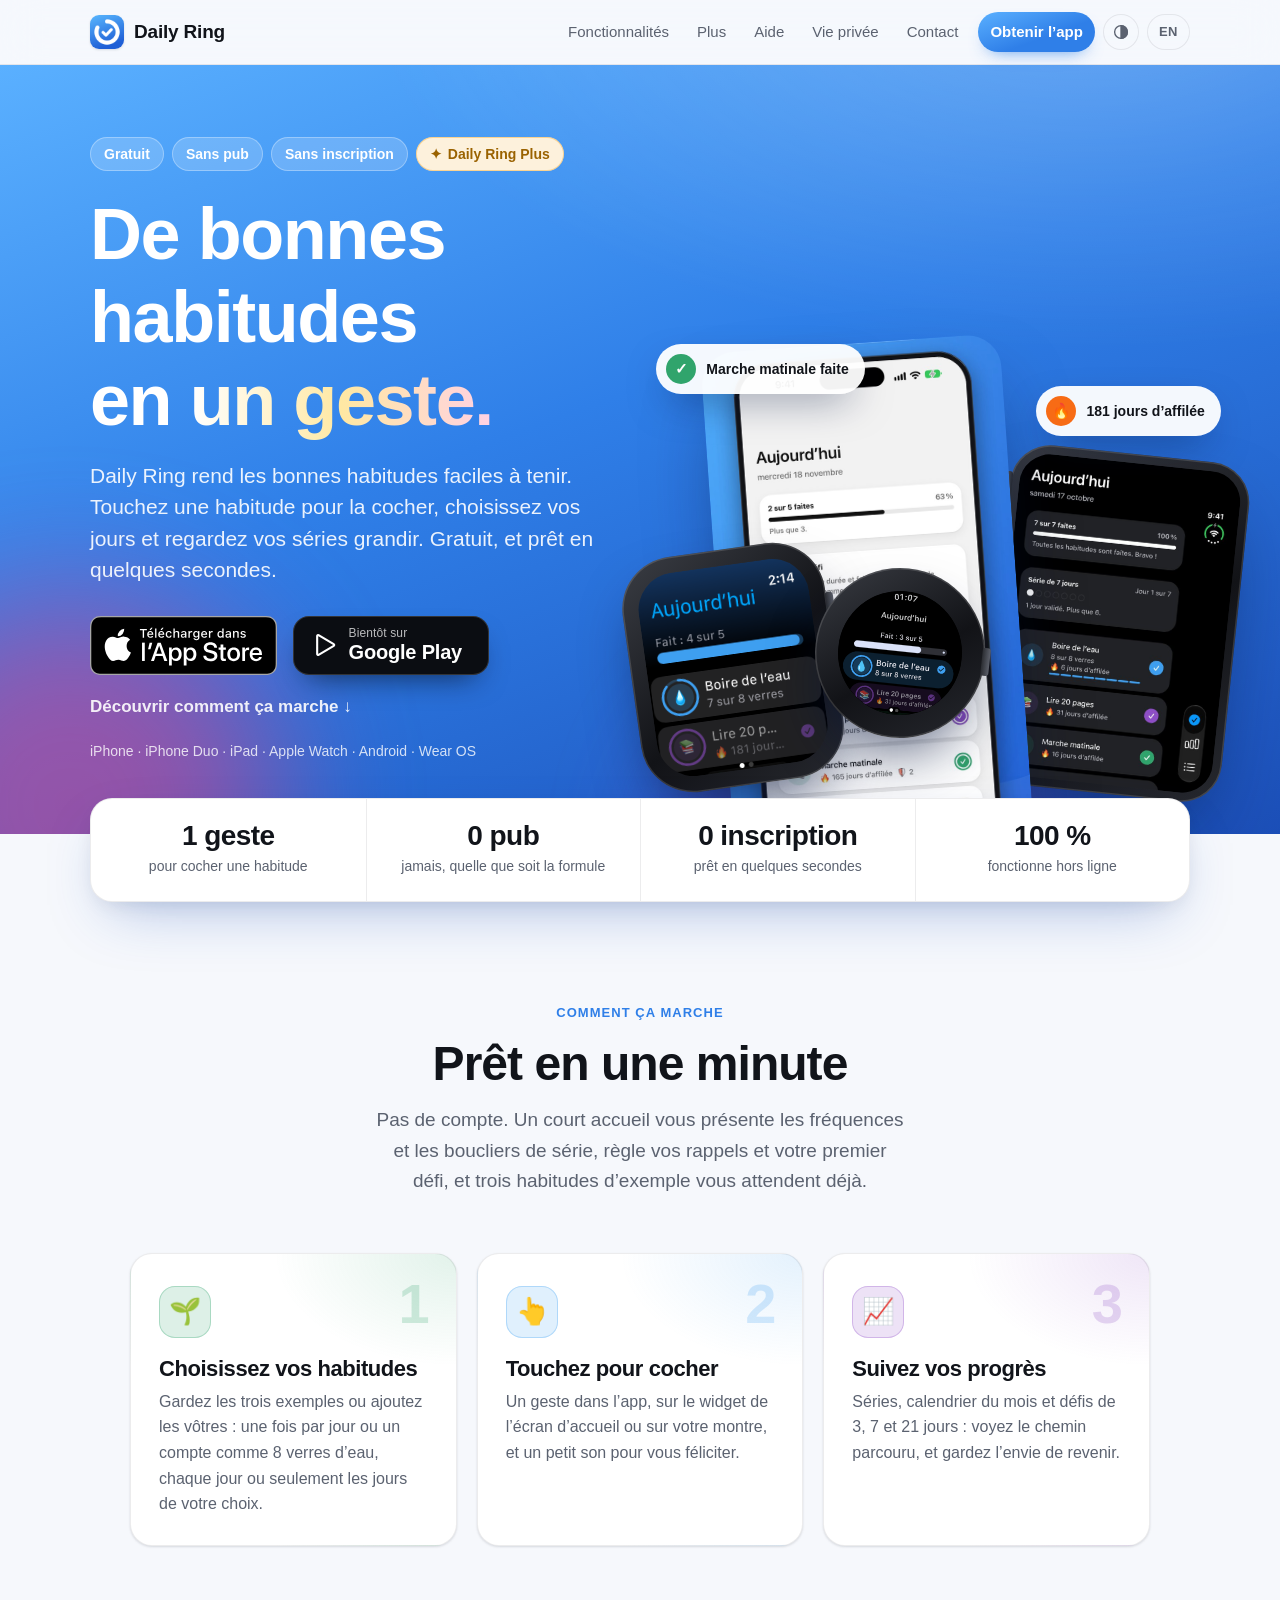
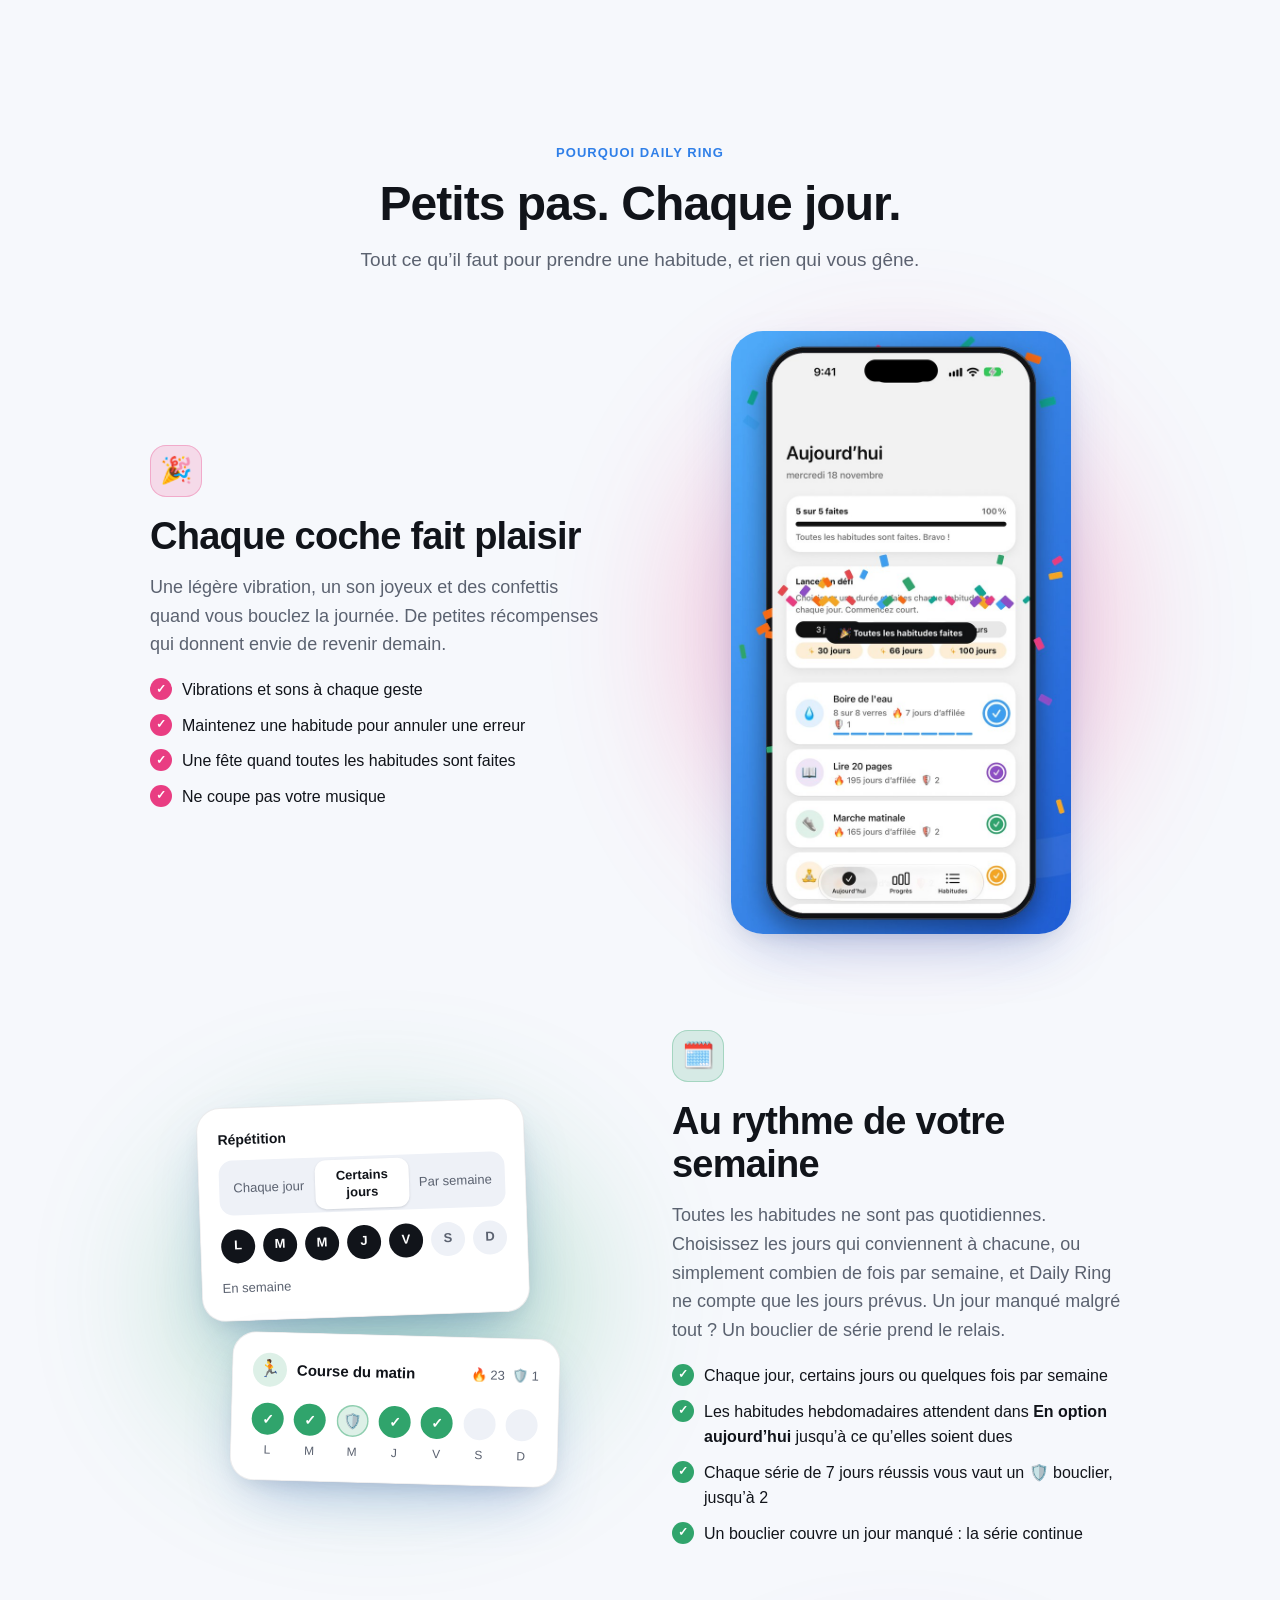
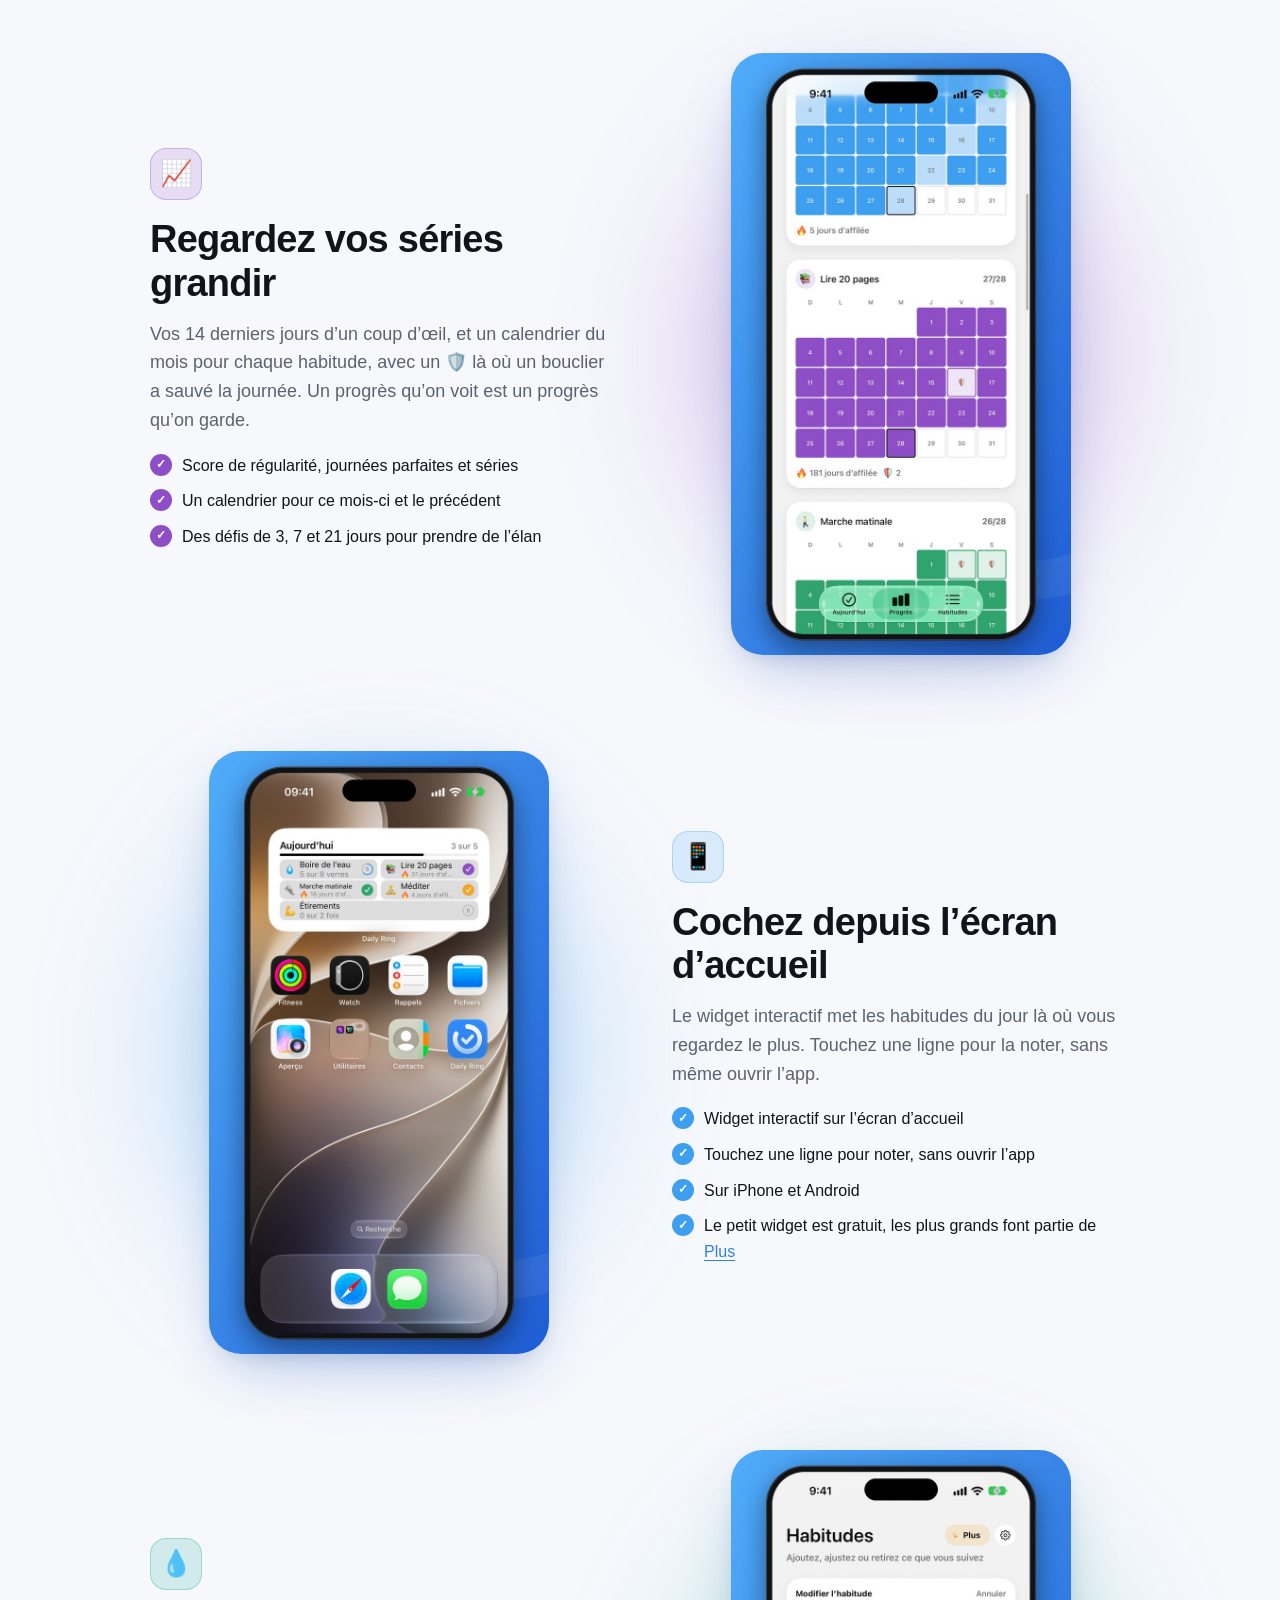
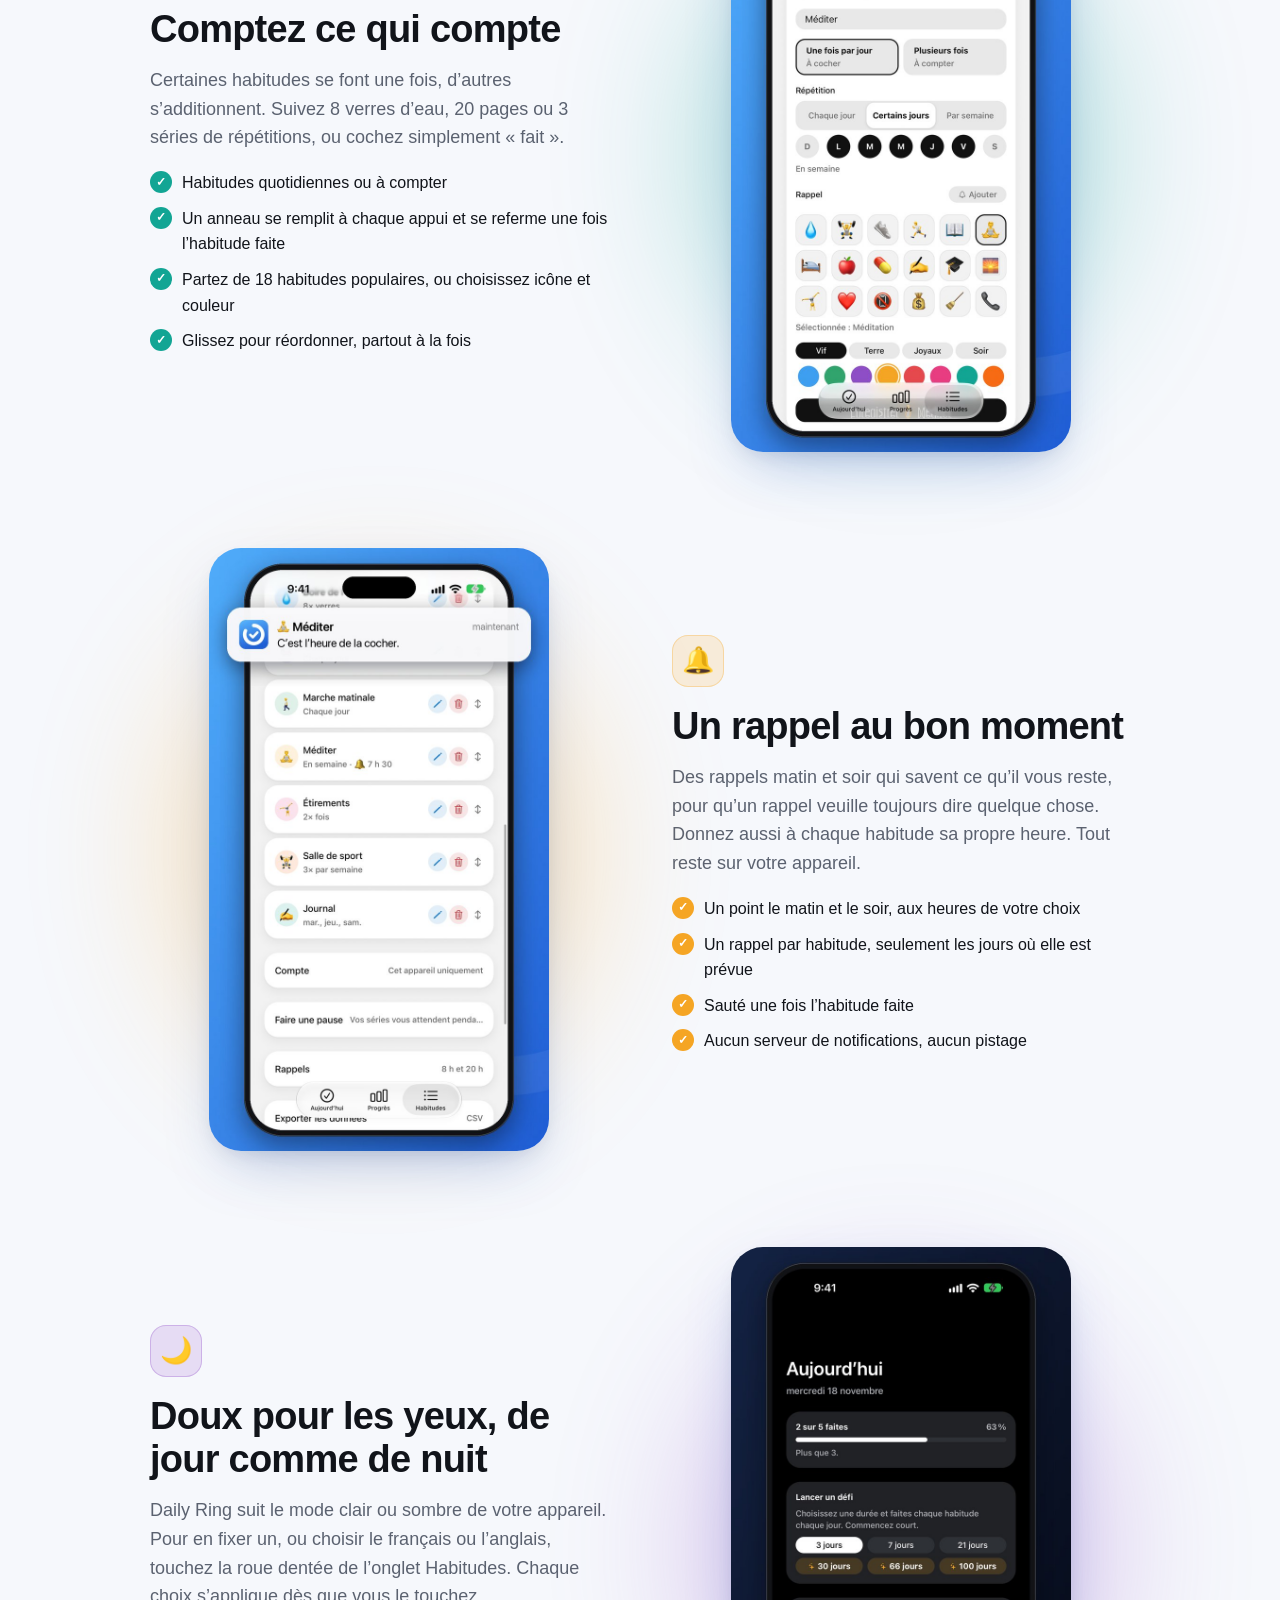
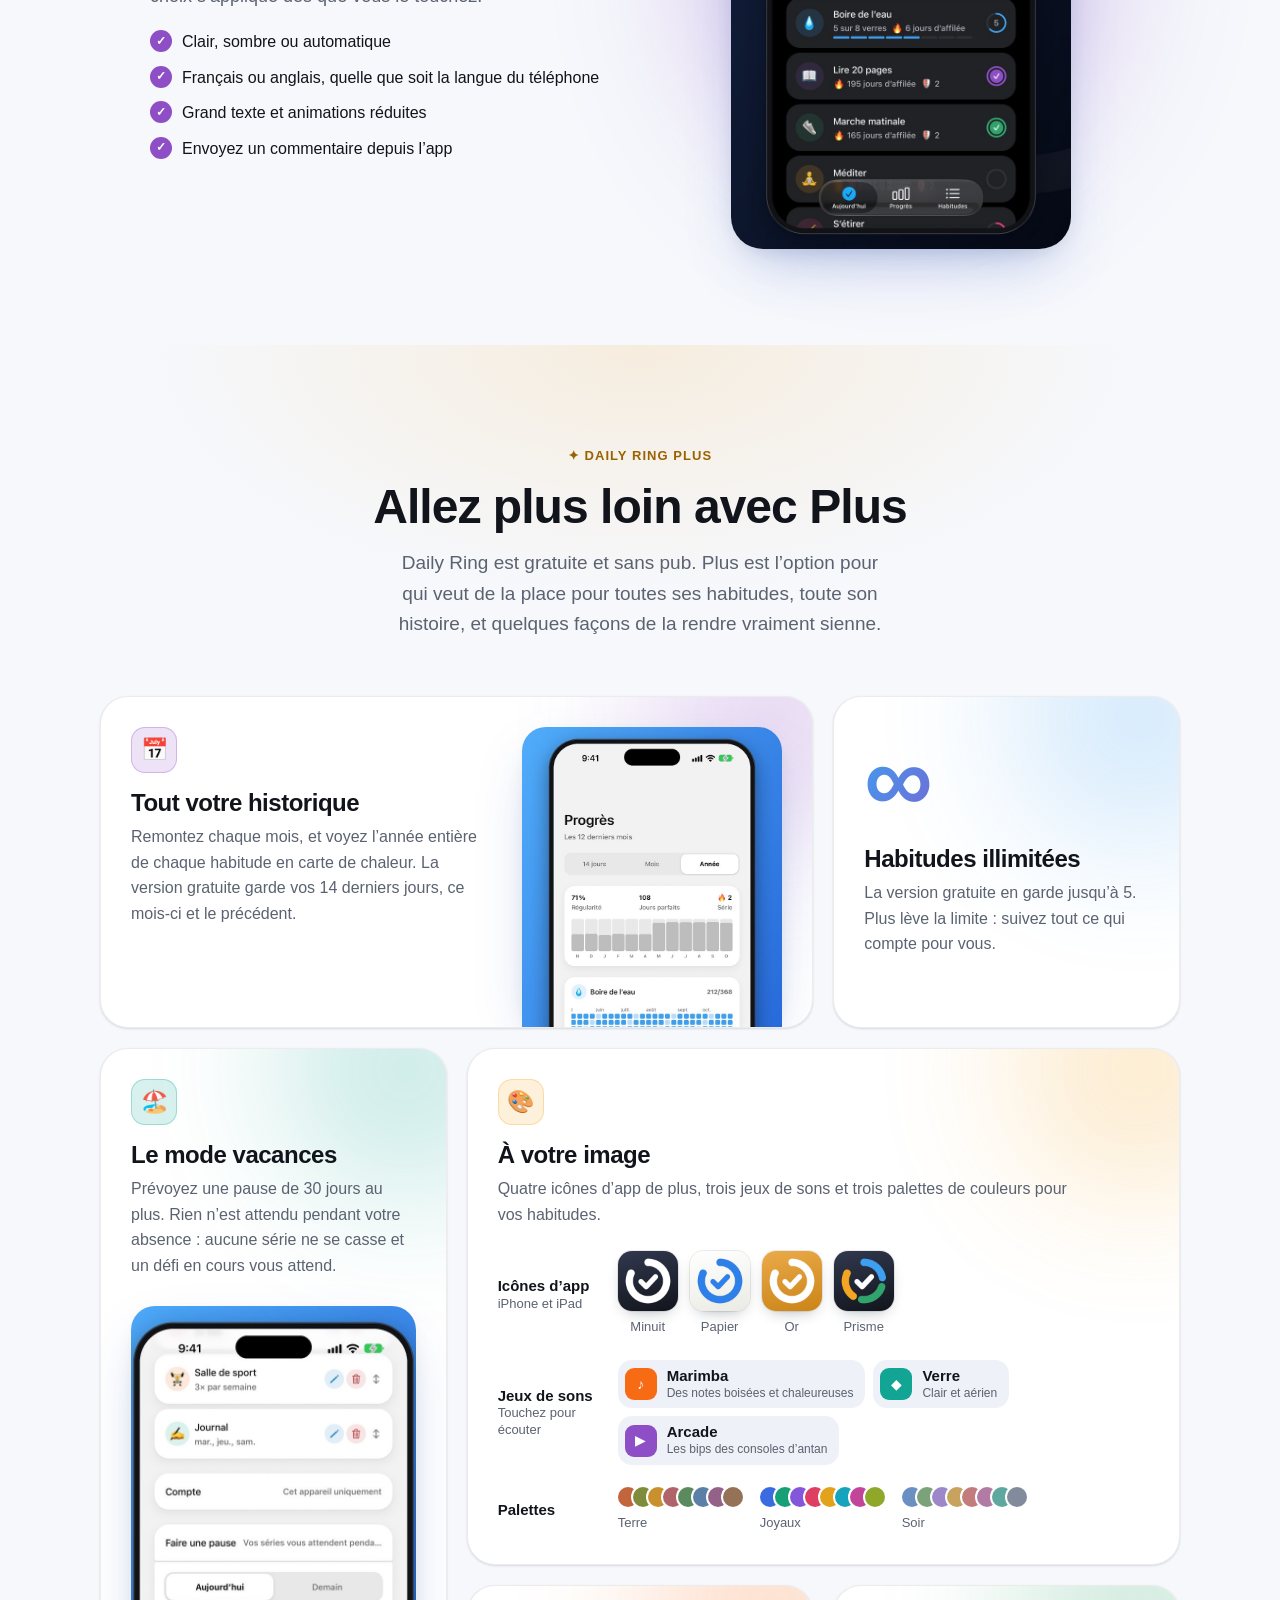
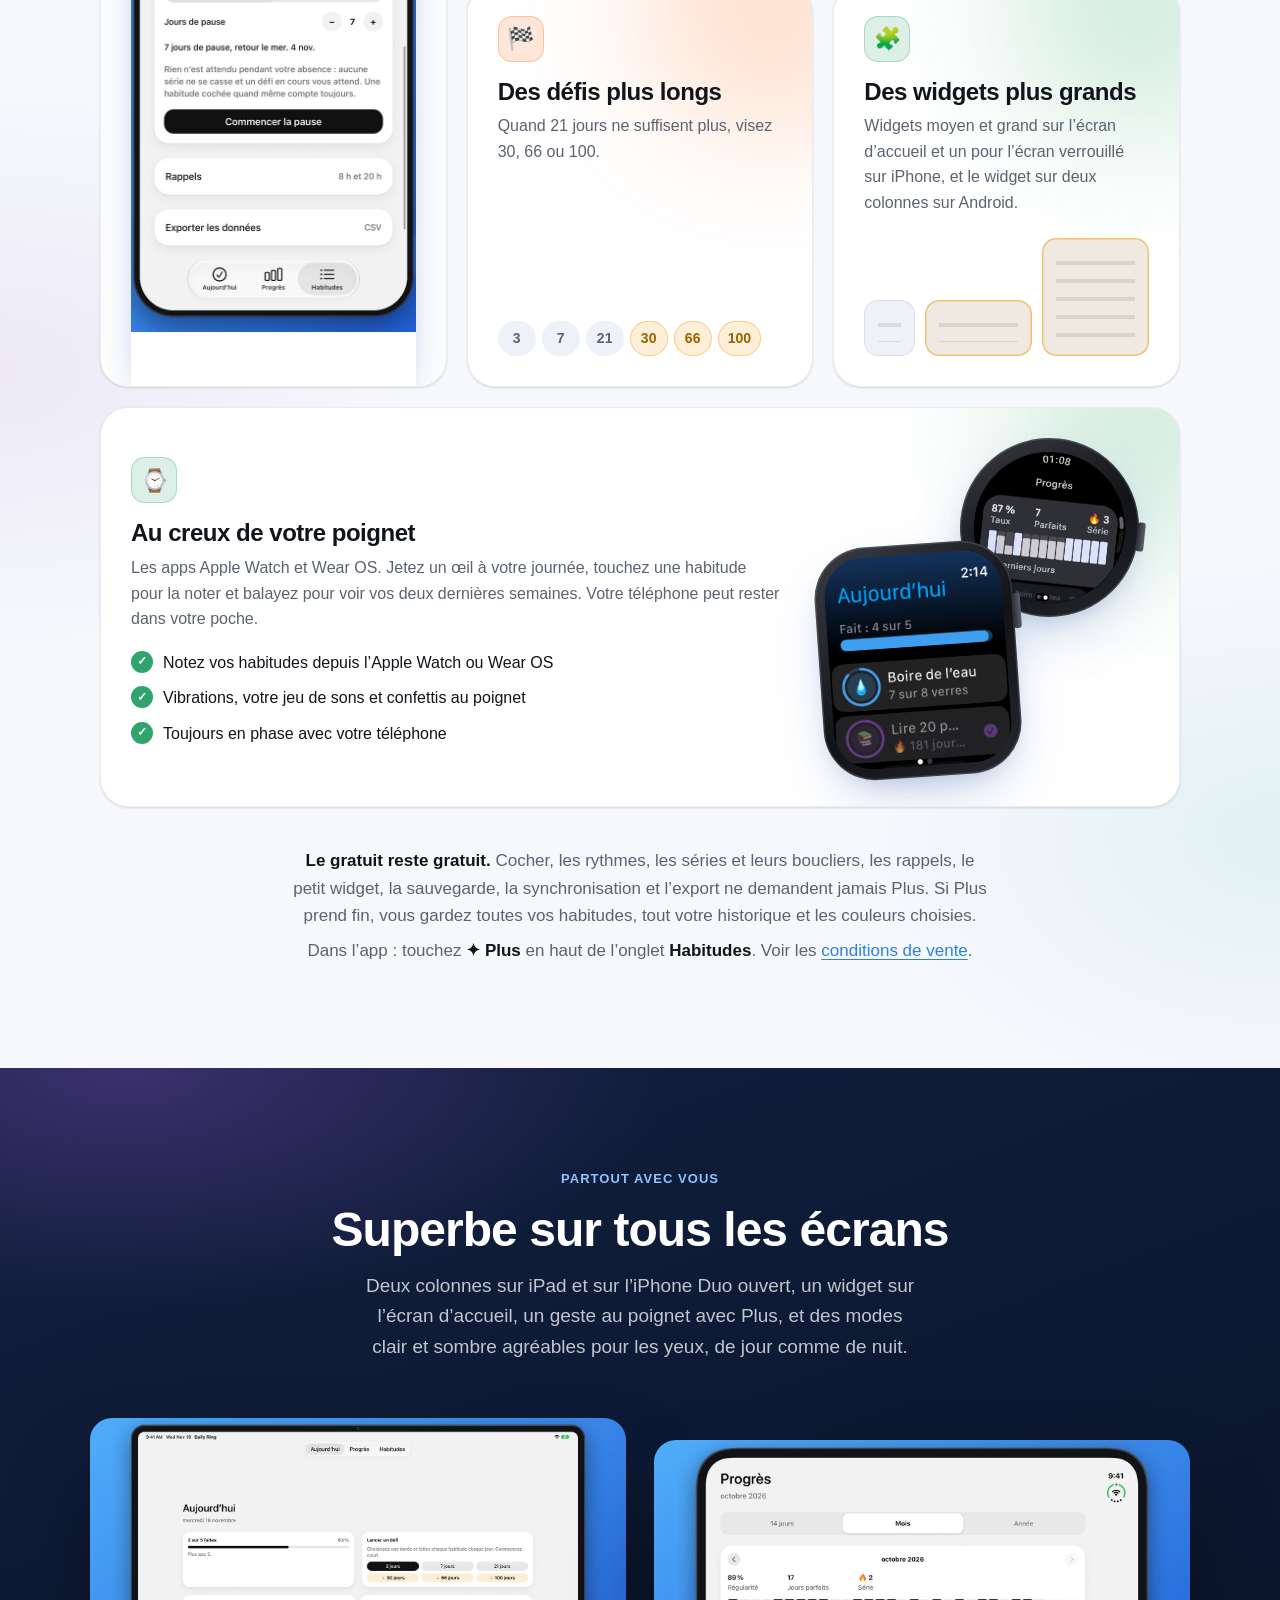
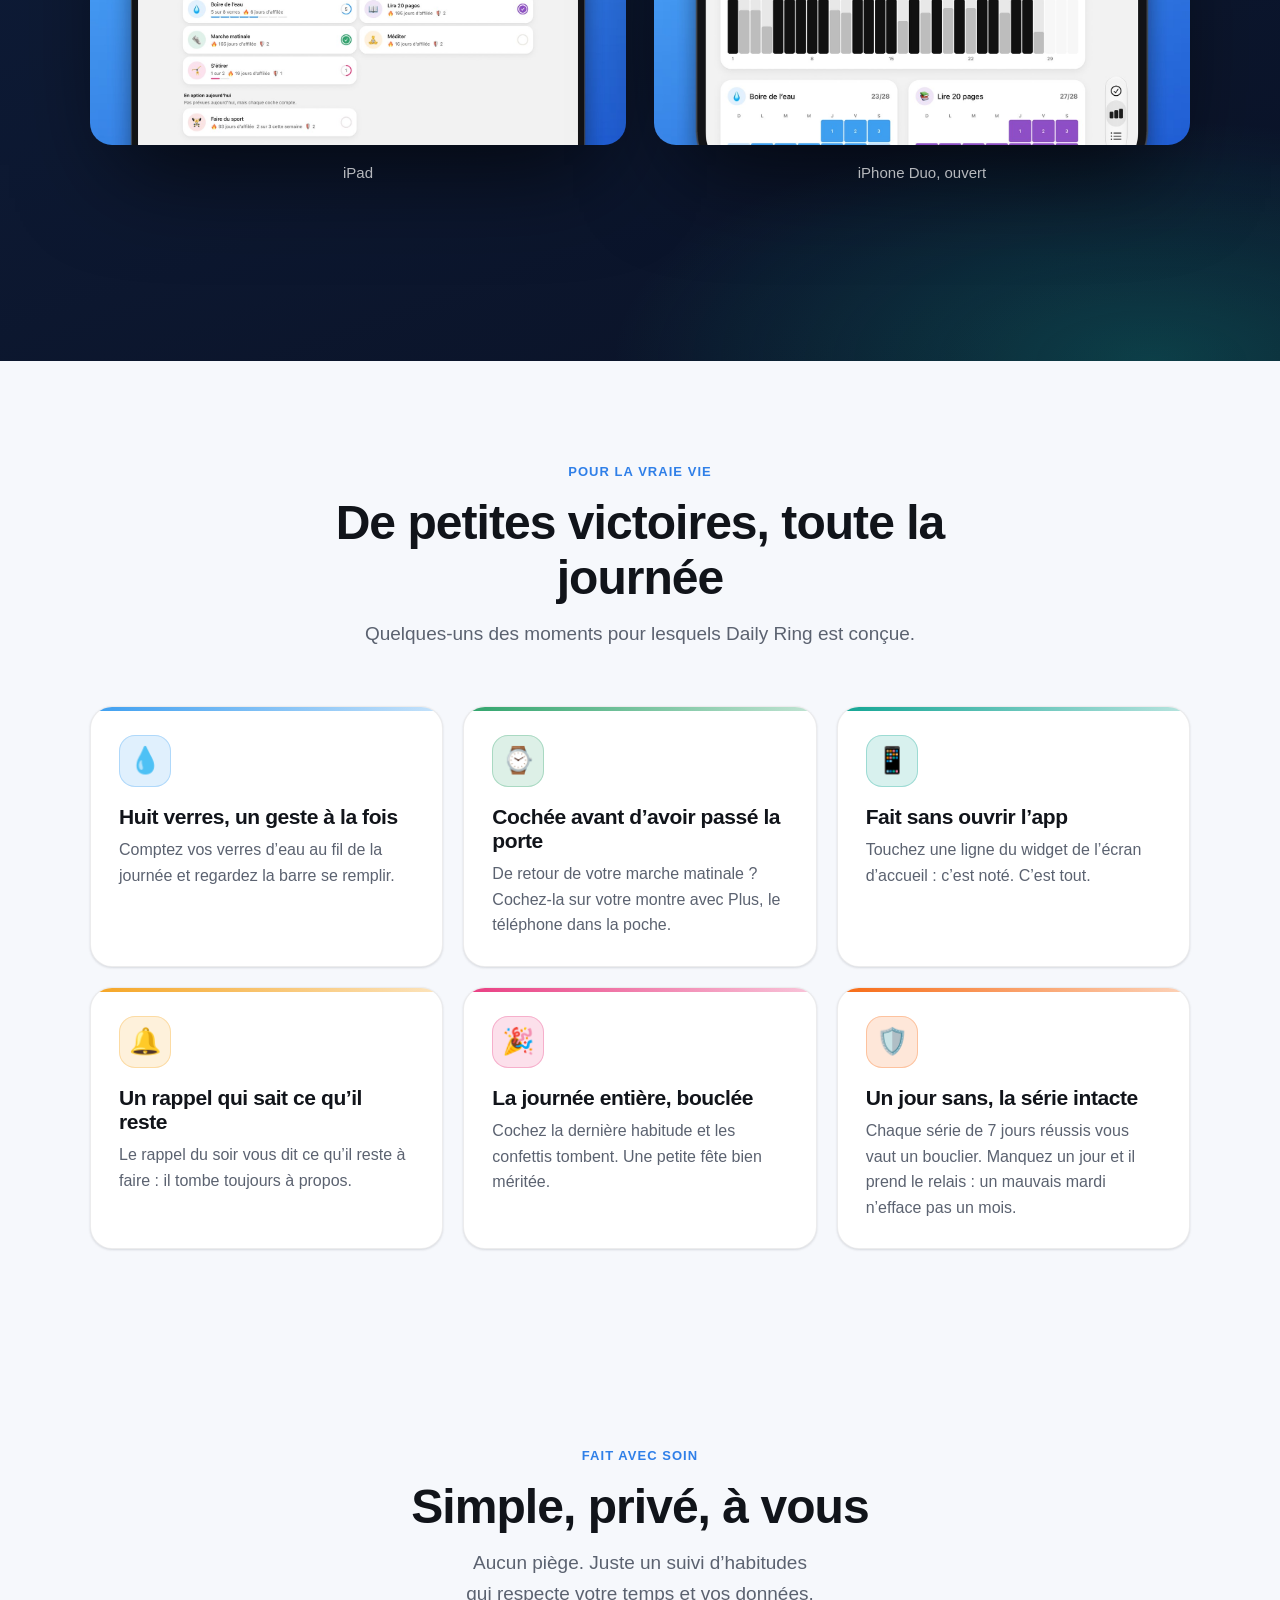
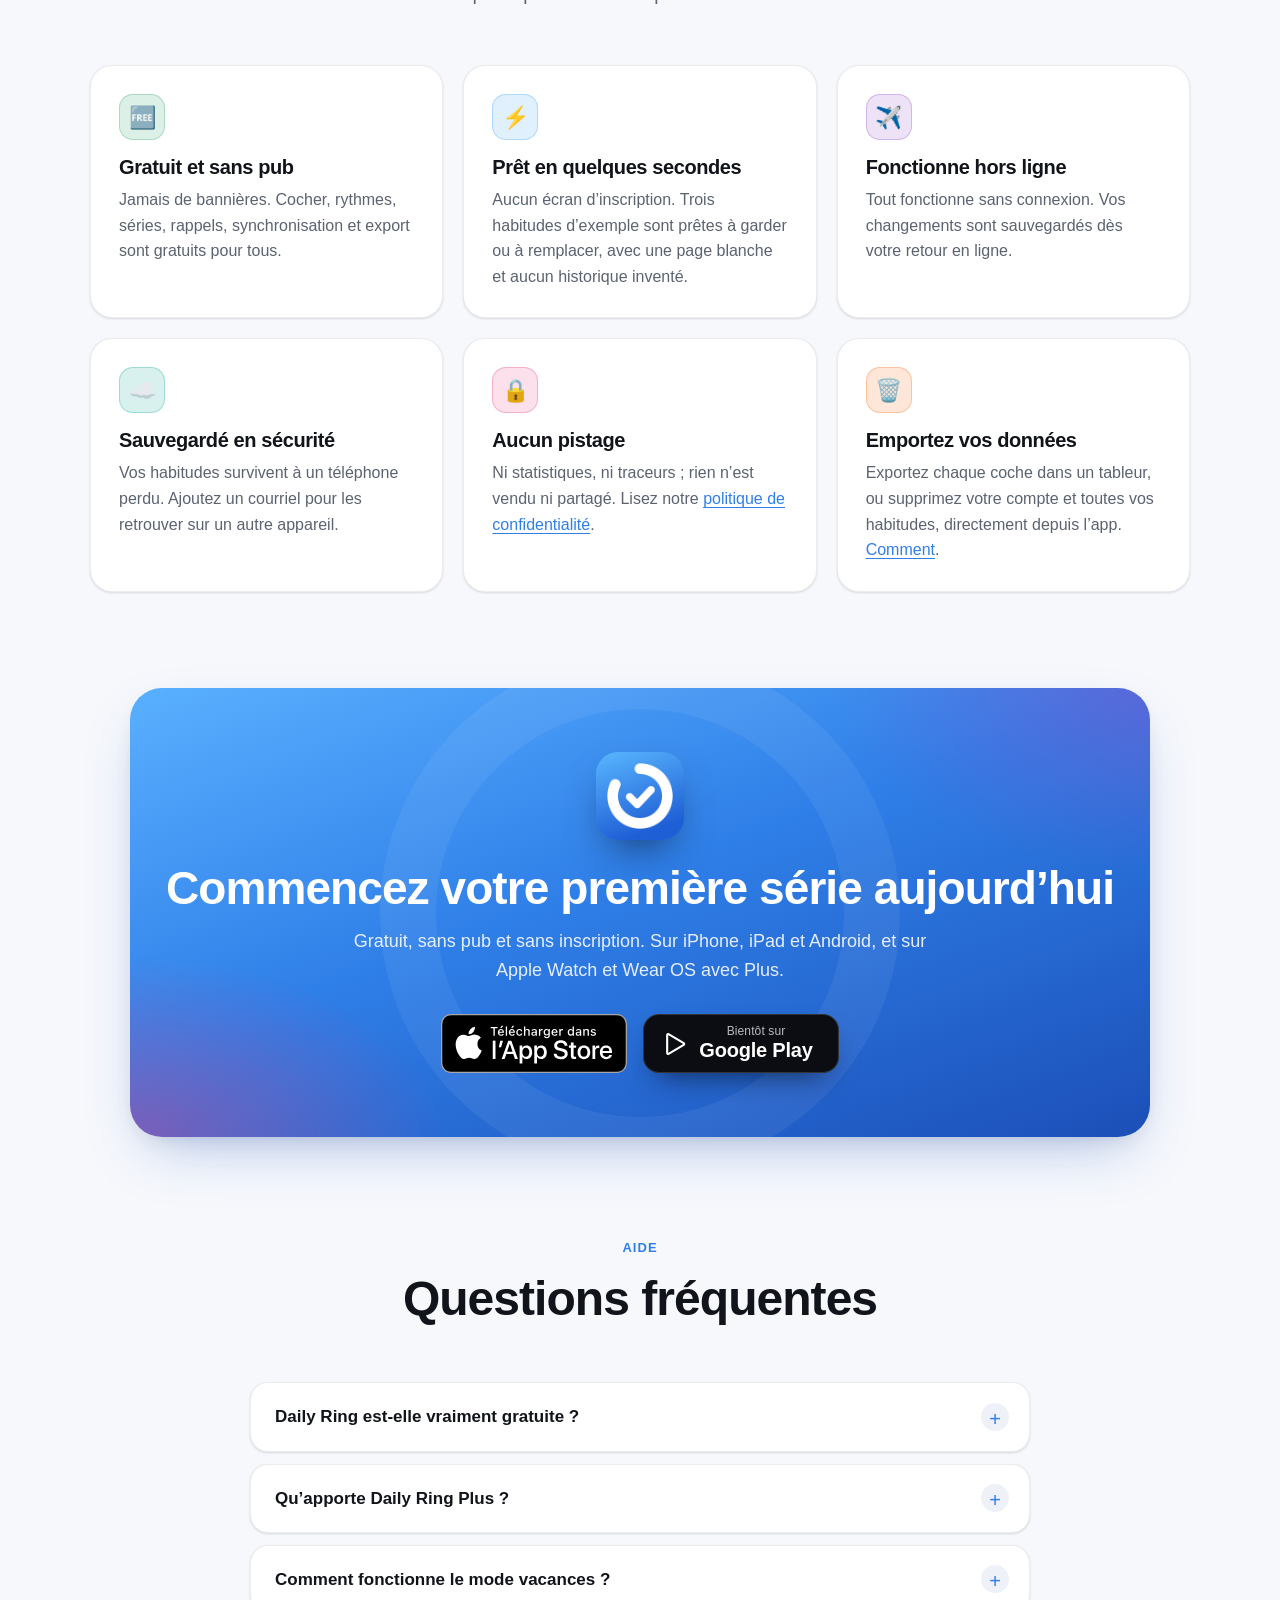
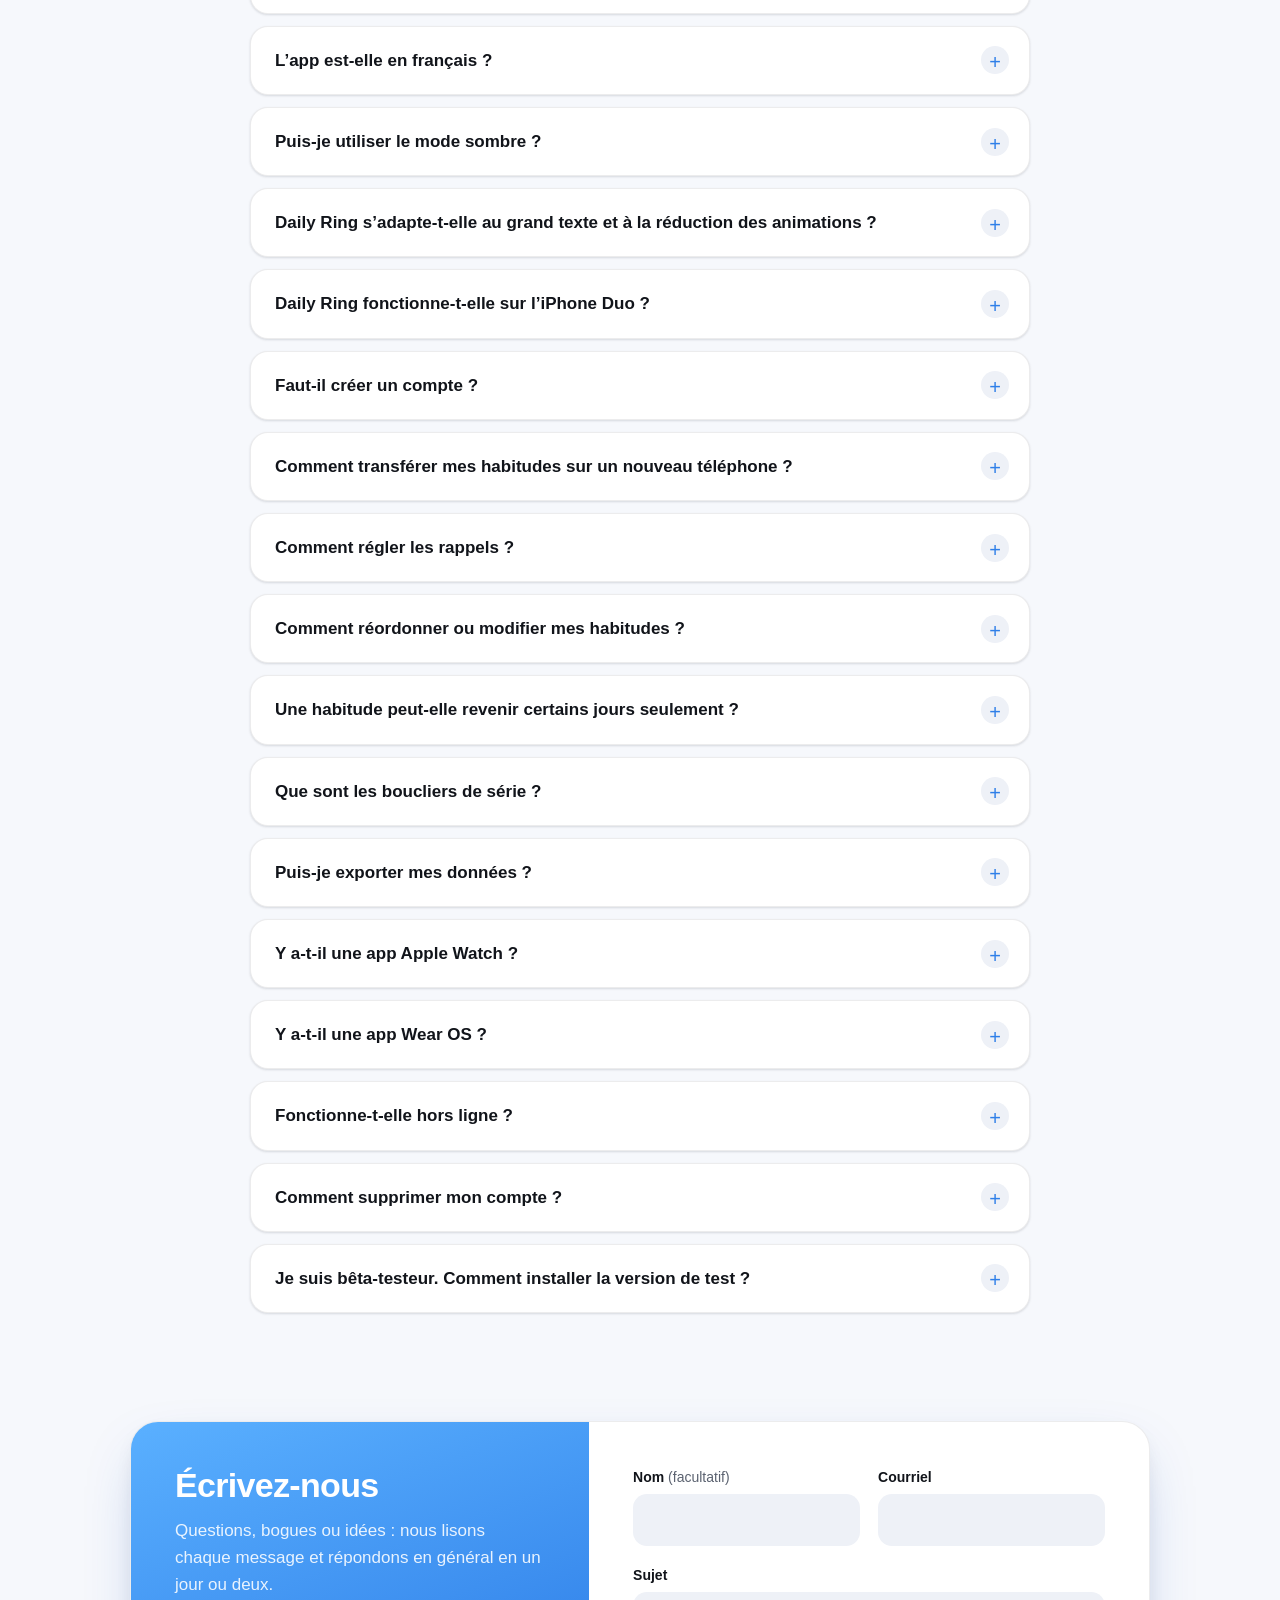
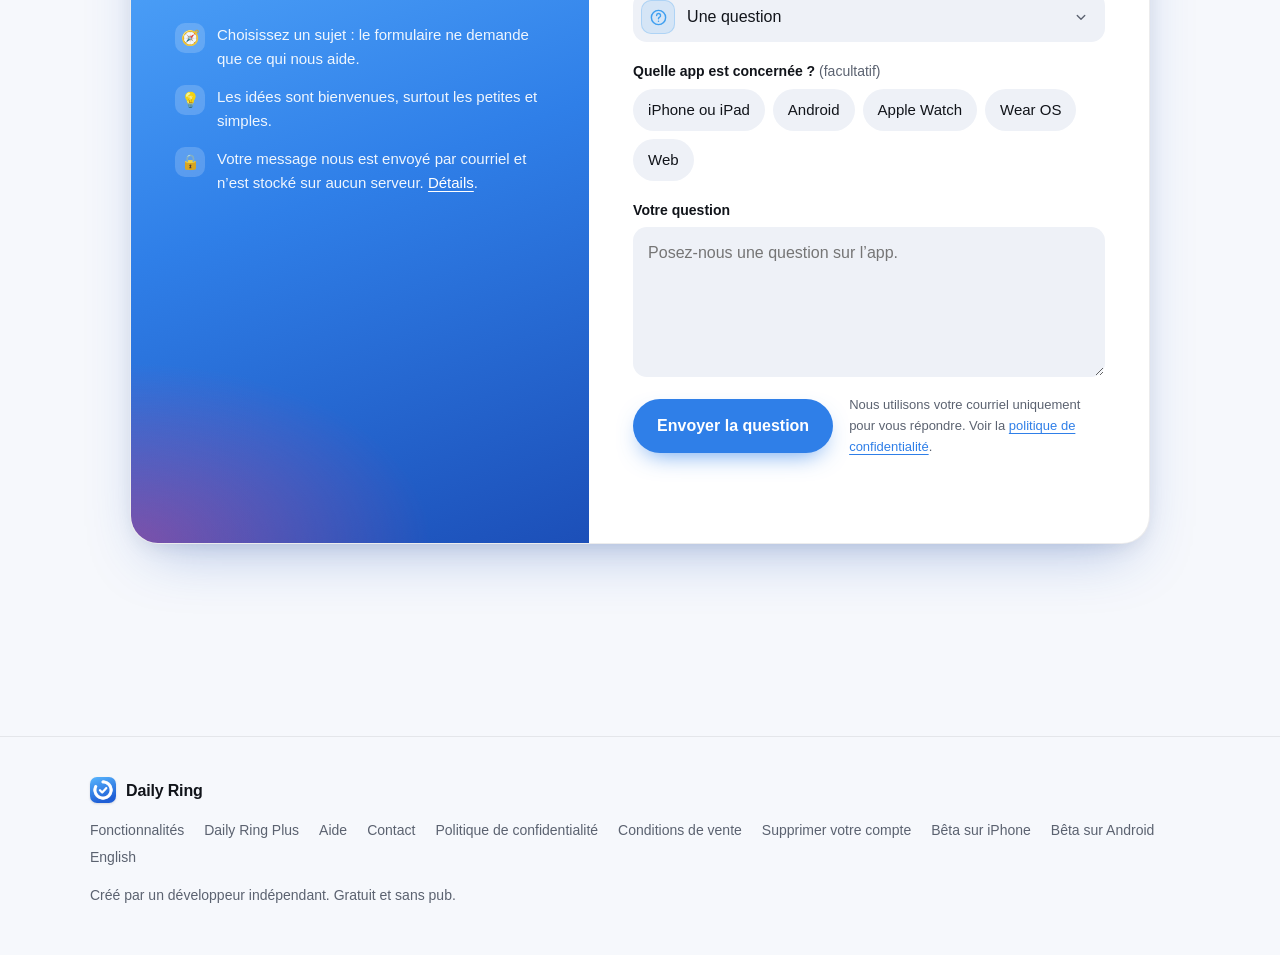
==== commit a1d2424b: "feat: refresh the screenshots for the Today rings and popular habits - Today, confetti, dark and iPa" ====
--- a/fr/index.html
+++ b/fr/index.html
@@ -321,7 +321,7 @@
               <ul class="ticks">
                 <li>Habitudes quotidiennes ou à compter</li>
                 <li>Un anneau se remplit à chaque appui et se referme une fois l’habitude faite</li>
-                <li>Choisissez une icône et une couleur</li>
+                <li>Partez de 18 habitudes populaires, ou choisissez icône et couleur</li>
                 <li>Glissez pour réordonner, partout à la fois</li>
               </ul>
             </div>
